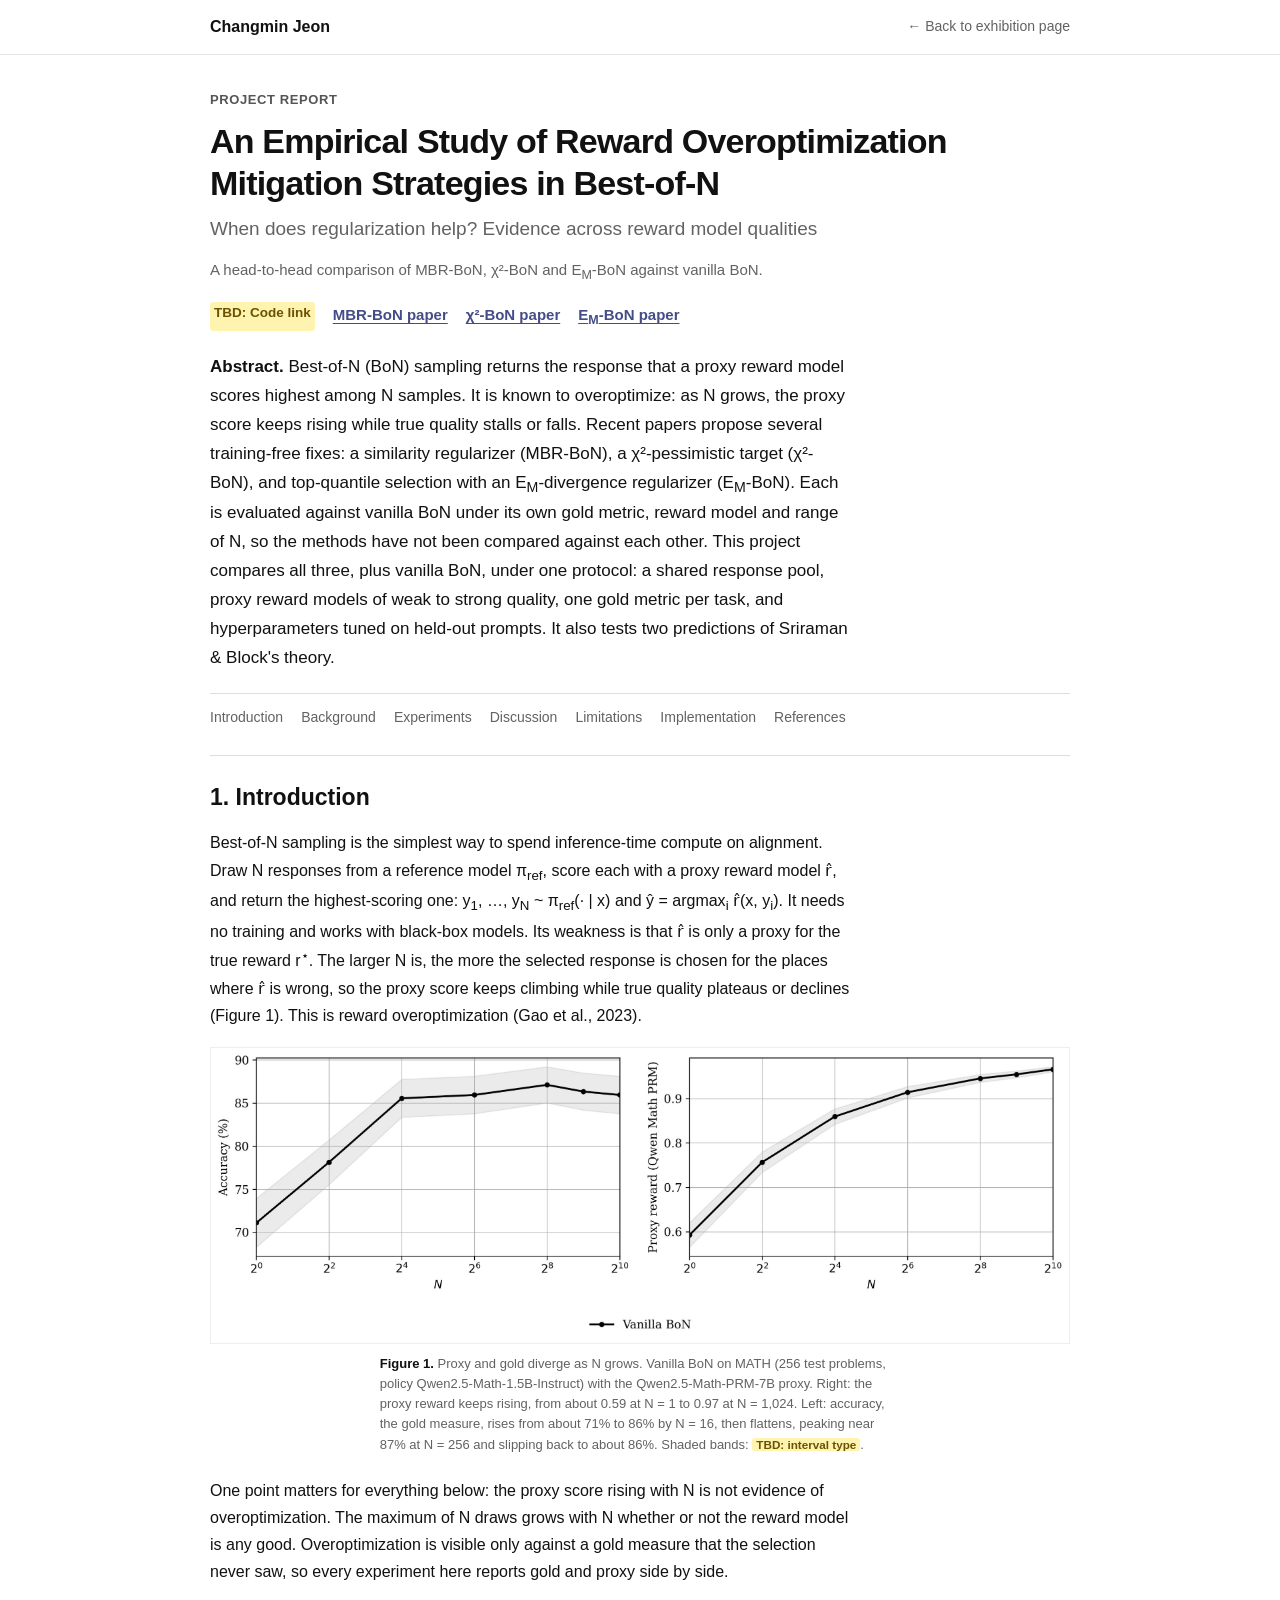
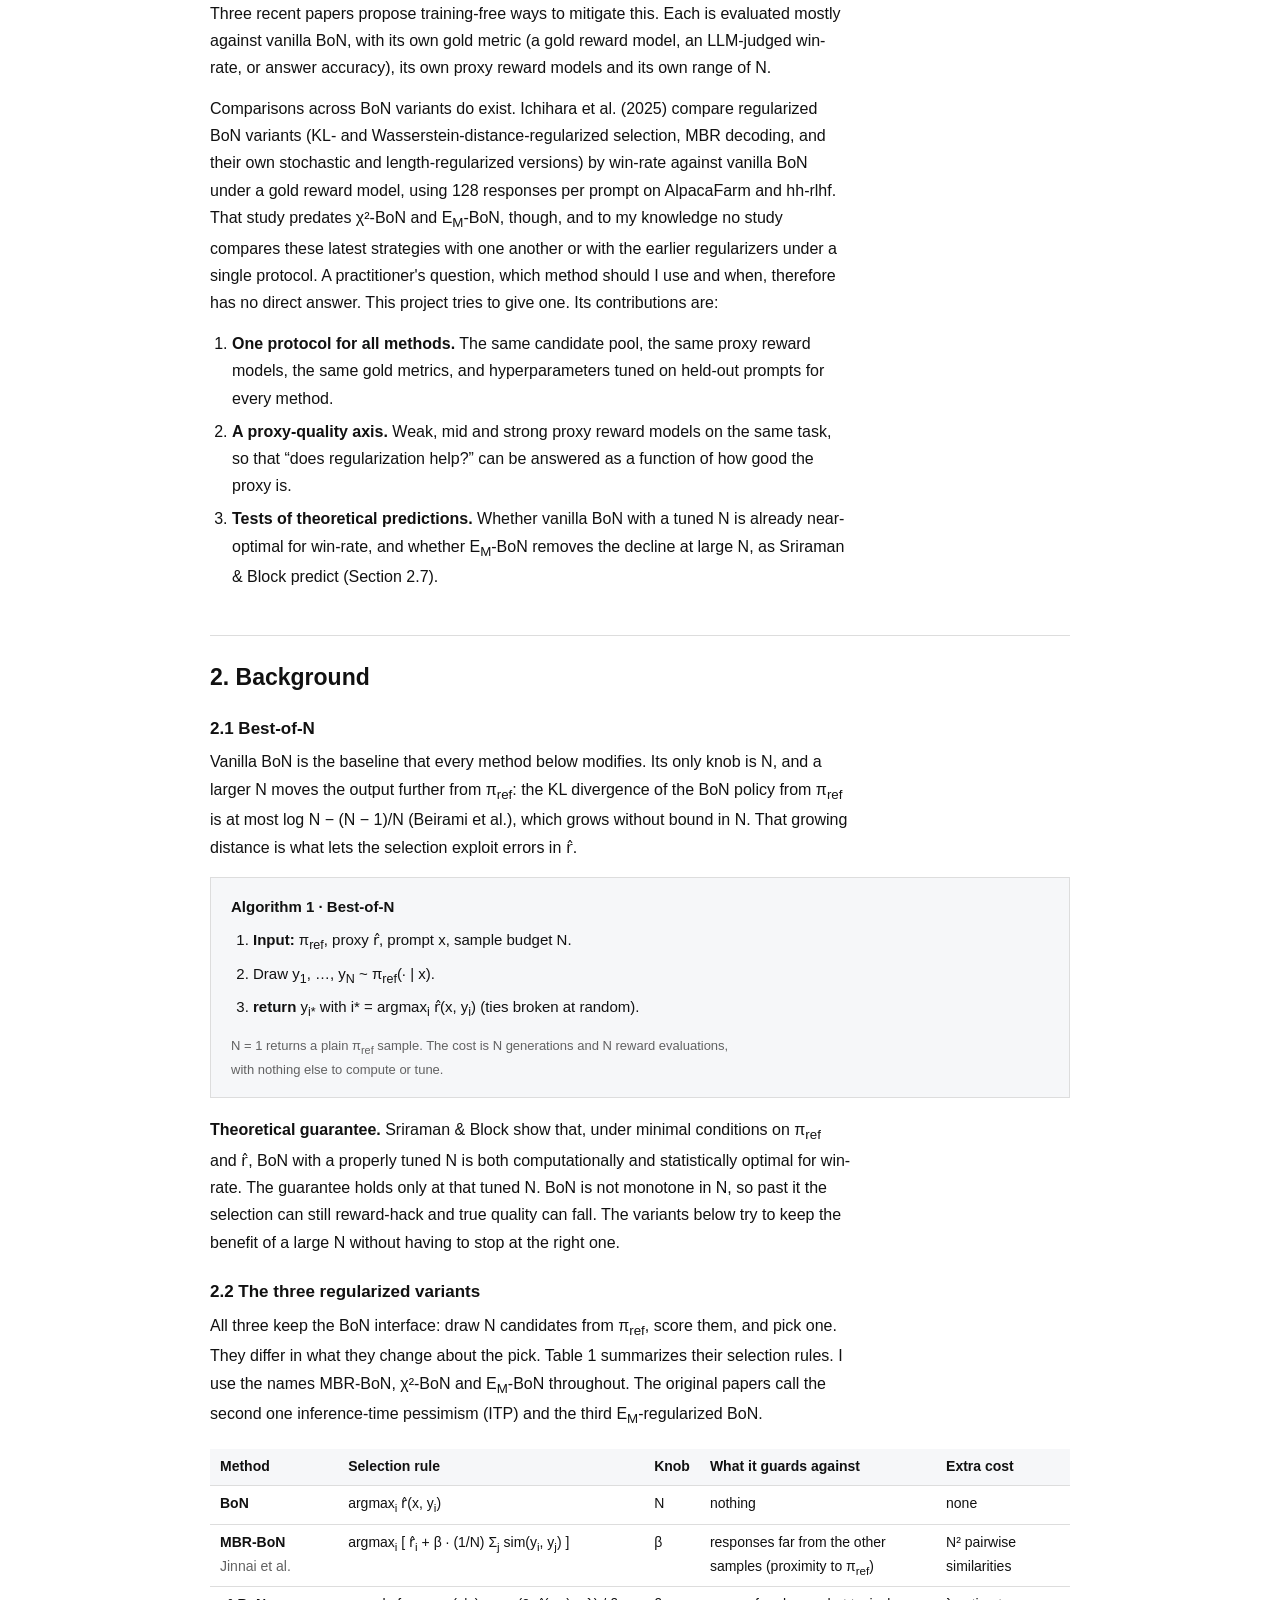
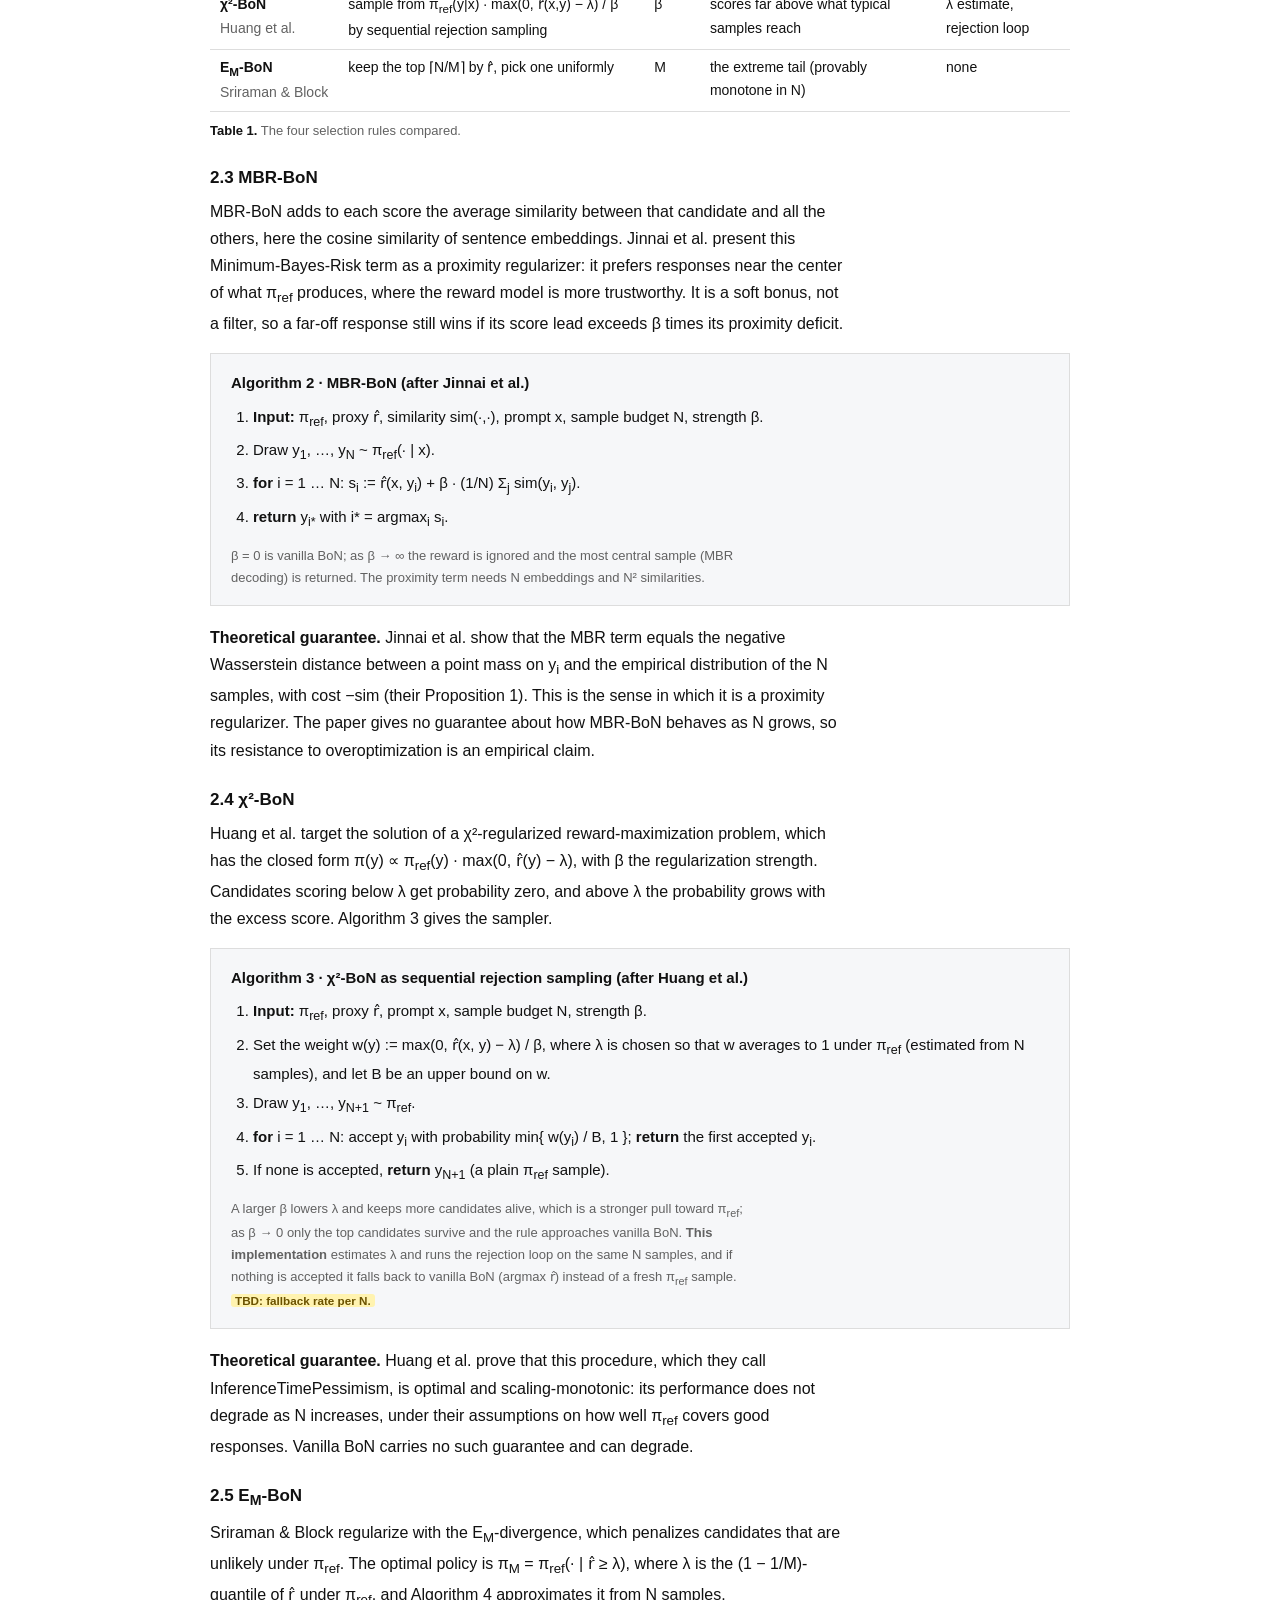
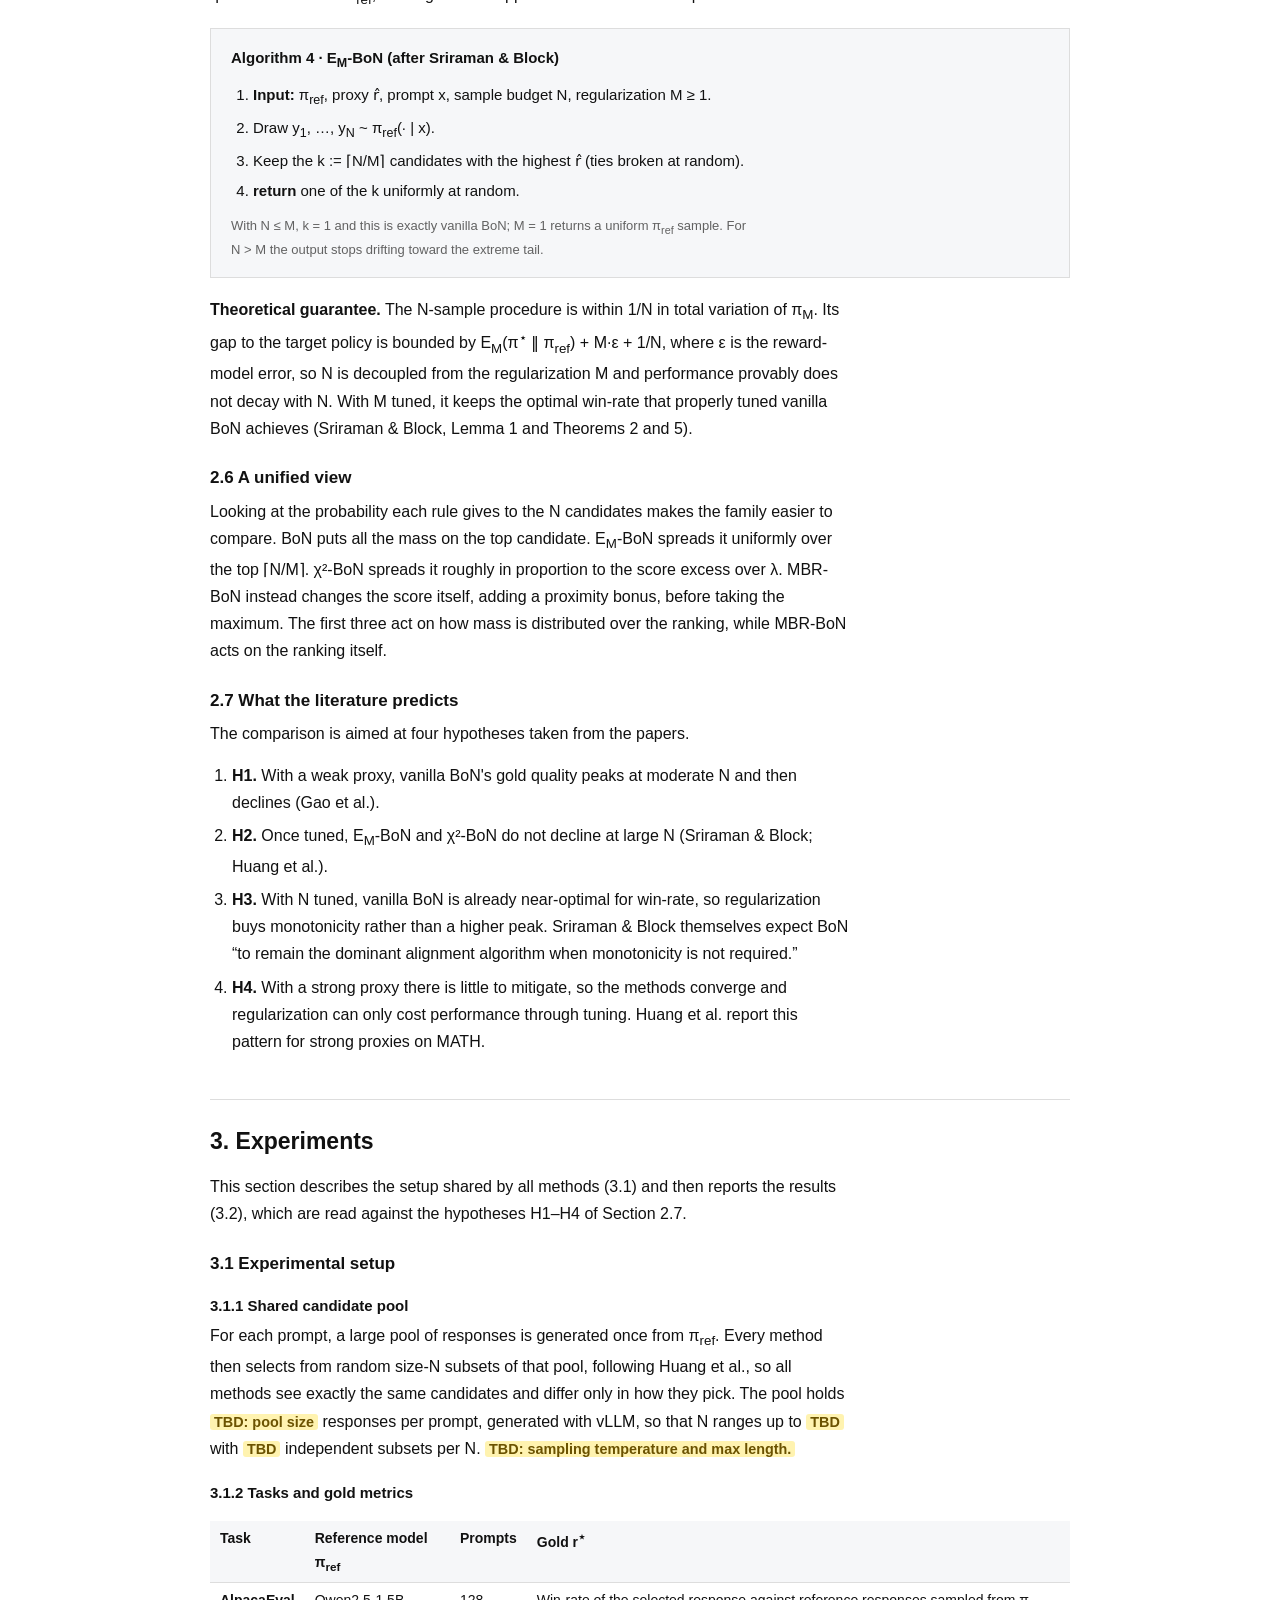
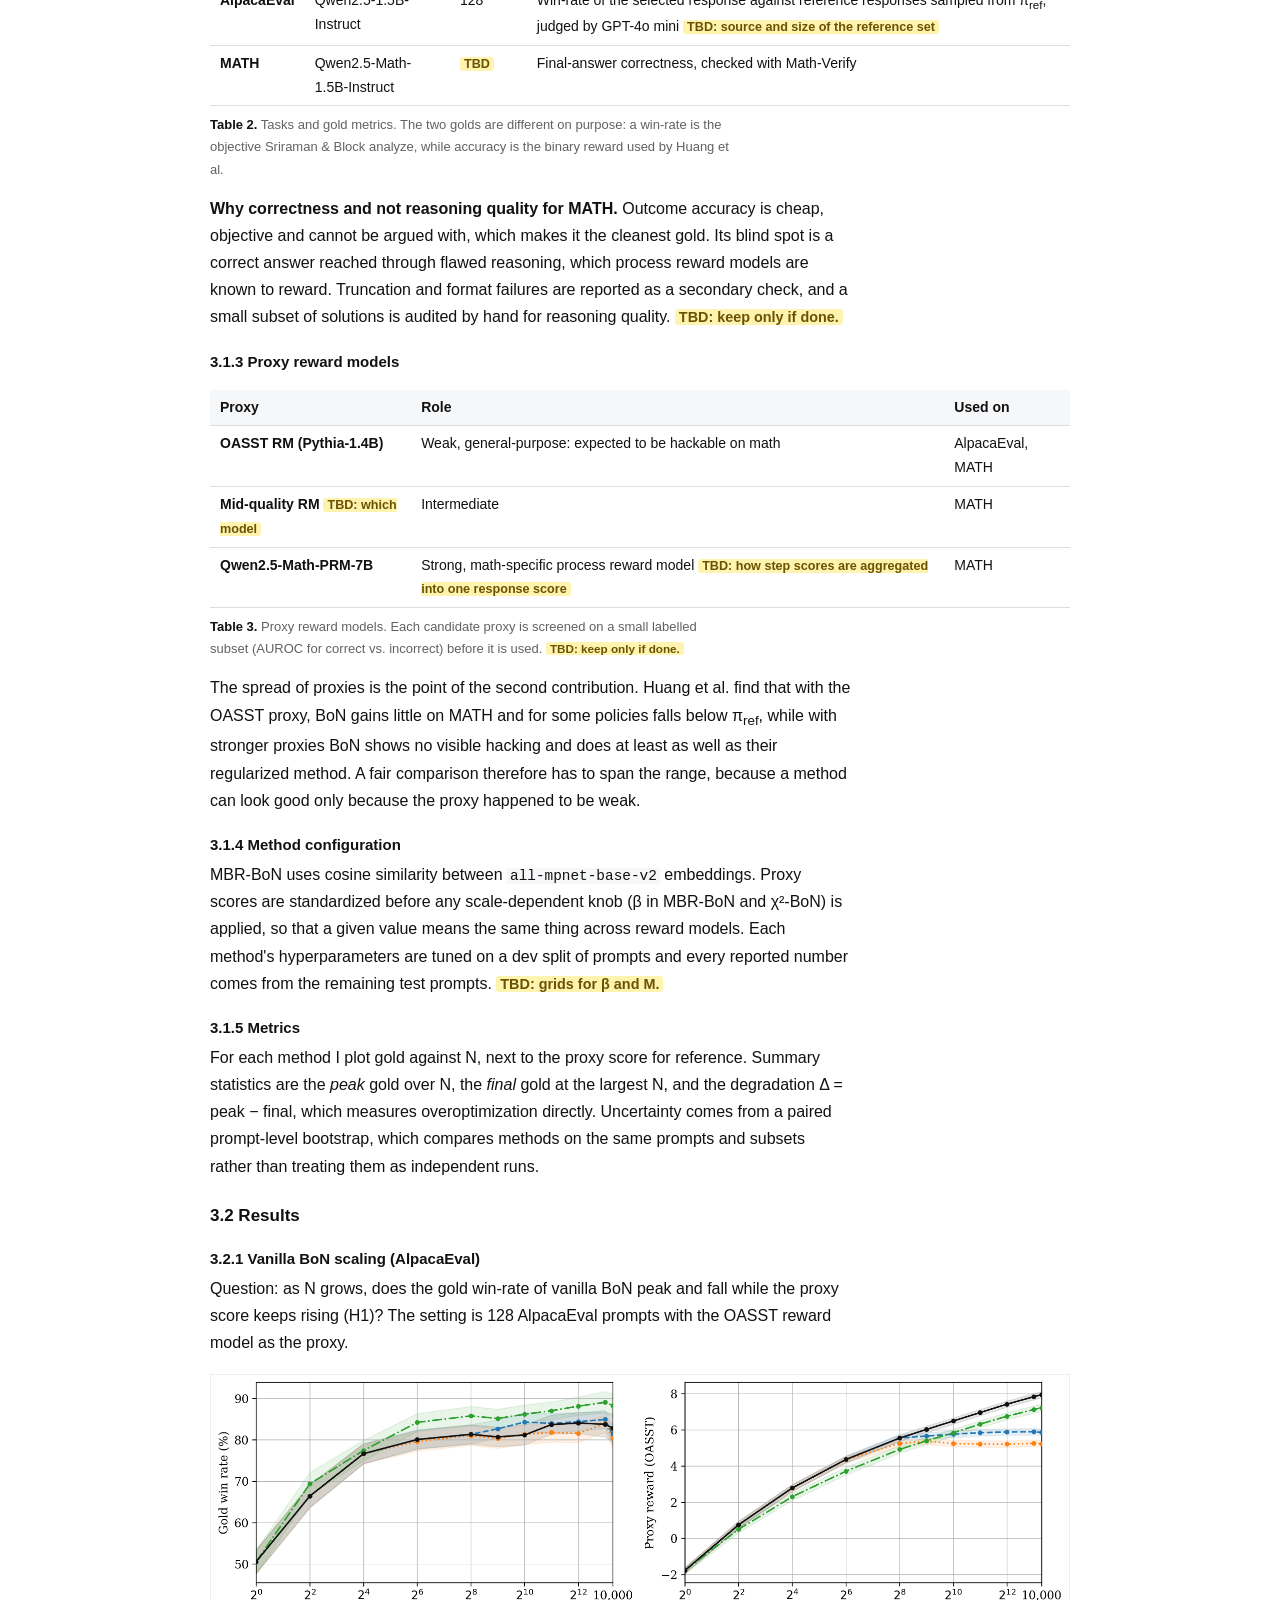
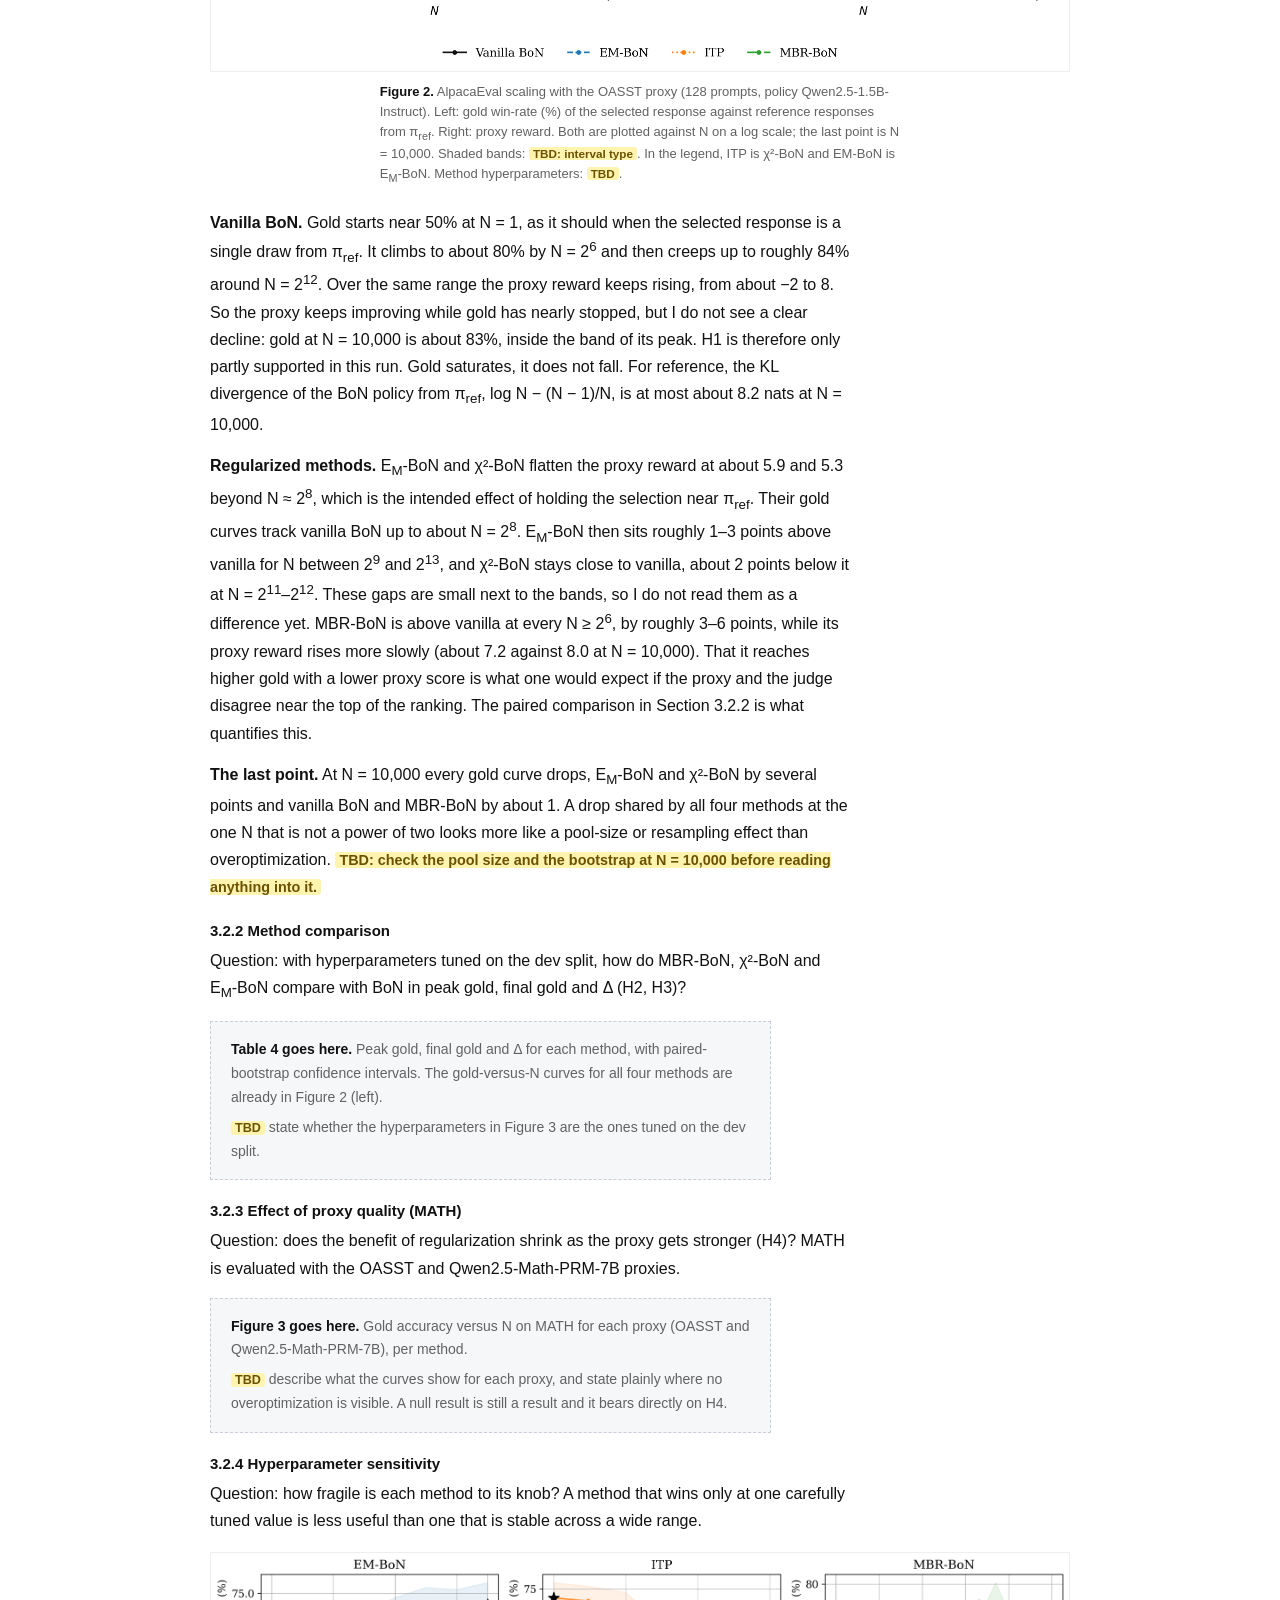
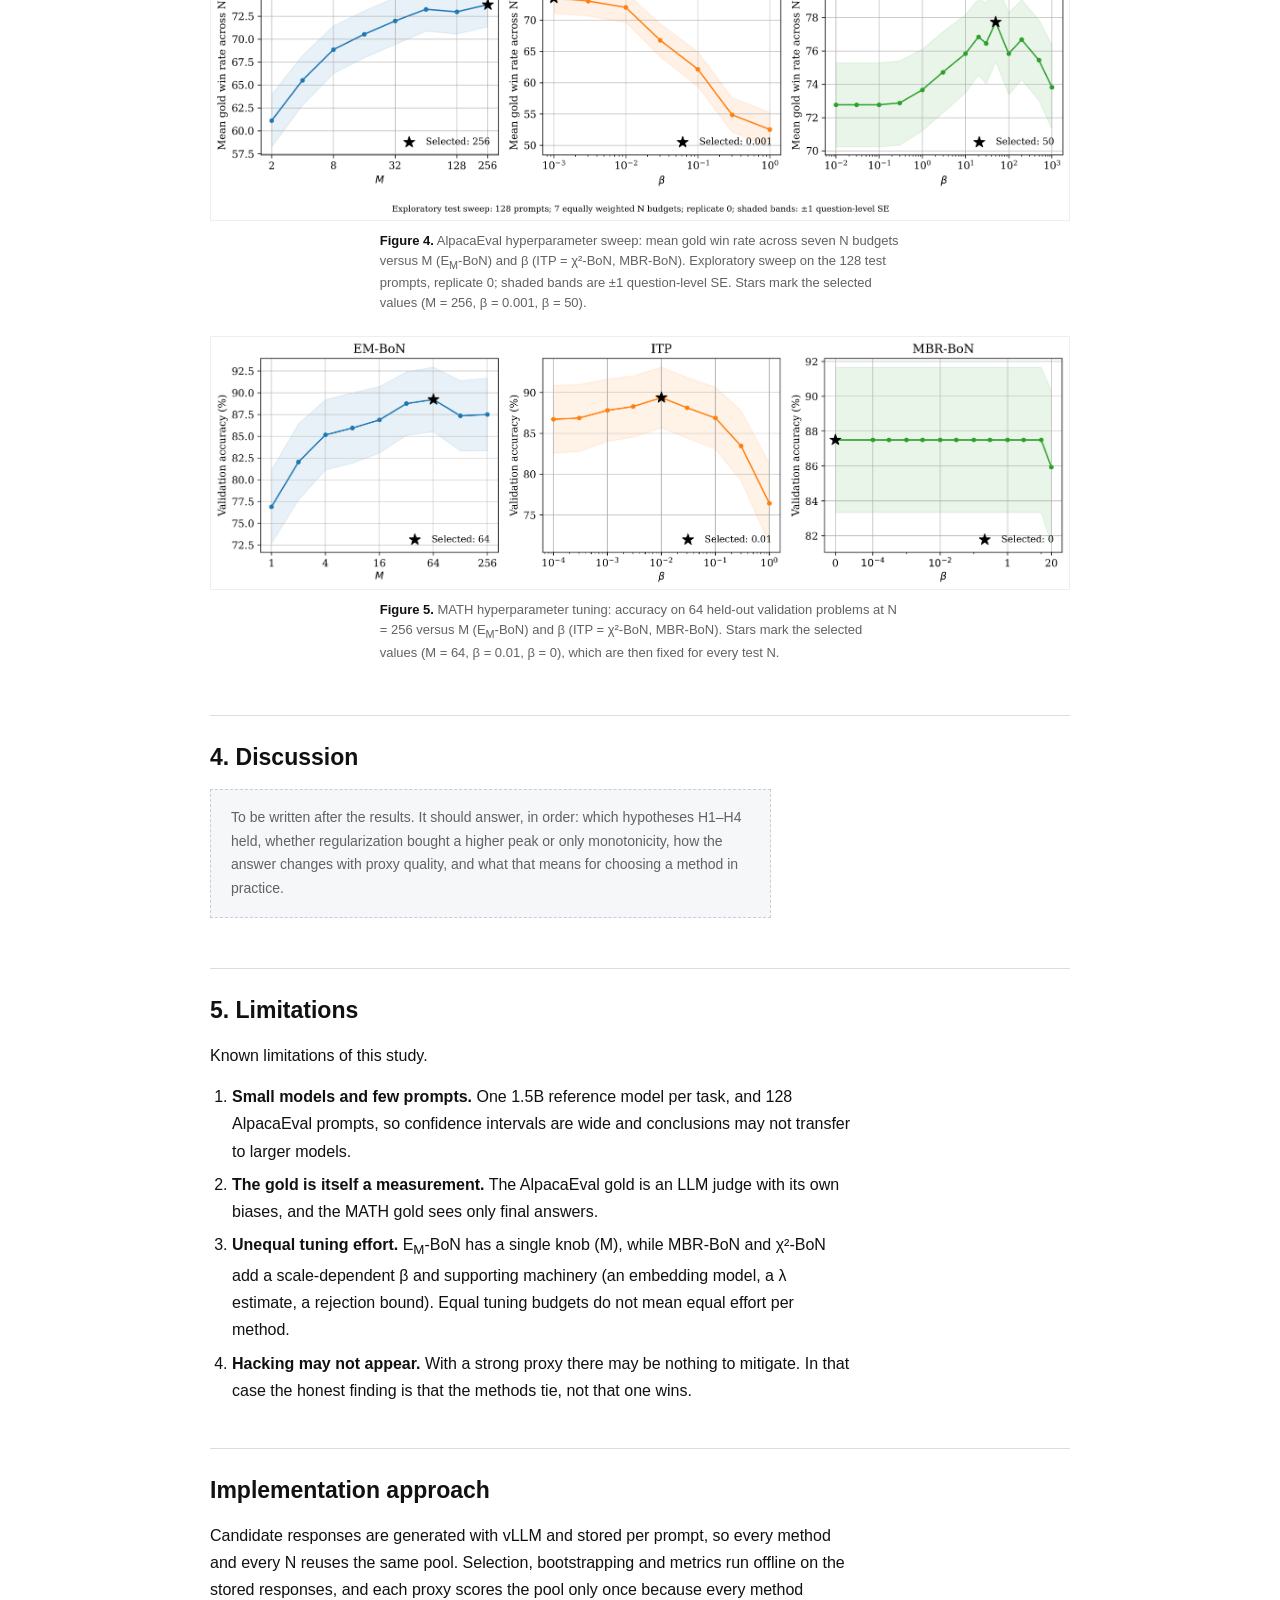
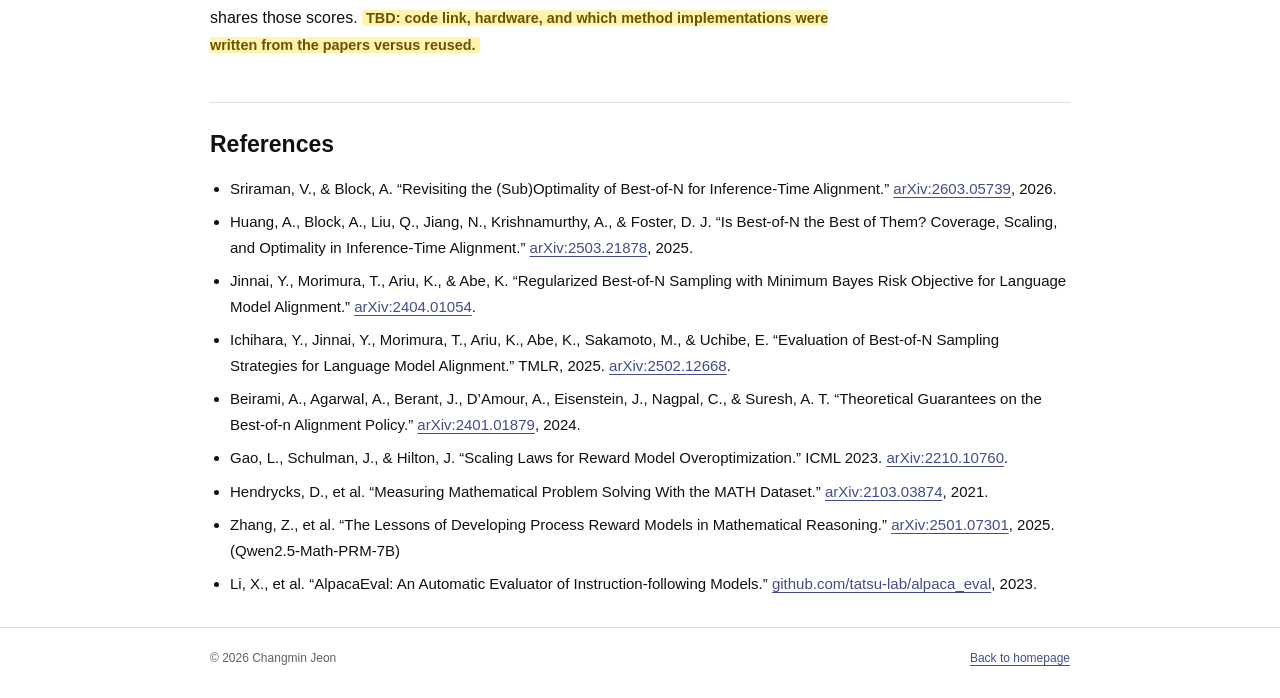
==== bon.html @ d435ce91 "Add hyperparameter tuning figures to exhibition page and BoN report Co-Authored-By: Claude Opus 5.5 " ====
<!DOCTYPE html>
<html lang="en">
<head>
  <meta charset="utf-8">
  <meta name="viewport" content="width=device-width, initial-scale=1">
  <meta name="description" content="An empirical comparison of training-free reward-overoptimization mitigation methods for Best-of-N sampling (MBR-BoN, χ²-BoN, E_M-BoN) under one protocol.">
  <title>Reward Overoptimization in Best-of-N · Changmin Jeon</title>
  <!-- DRAFT: search this file for class="tbd" and class="pending" and fill/remove them before publishing. -->
  <style>
:root { --ink:#111; --muted:#626262; --accent:#444d87; --line:#ddd; --soft:#f6f7f9; --good:#2f6b3a; --warn:#8a5a12; }
* { box-sizing:border-box; }
html { scroll-behavior:smooth; scroll-padding-top:72px; }
body { margin:0; color:var(--ink); background:#fff; font:16px/1.7 -apple-system,BlinkMacSystemFont,"Segoe UI",sans-serif; }
a { color:var(--accent); text-underline-offset:3px; }
a:hover { color:#222a61; }
a:focus-visible,summary:focus-visible { outline:2px solid var(--accent); outline-offset:4px; }
.wrap { width:min(860px,calc(100% - 40px)); margin-inline:auto; }
.topbar { border-bottom:1px solid #e5e5e5; background:#fff; position:sticky; top:0; z-index:5; }
.nav-row { min-height:54px; display:flex; justify-content:space-between; align-items:center; gap:24px; }
.brand { color:#111; text-decoration:none; font-weight:700; white-space:nowrap; }
.back { font-size:14px; text-decoration:none; color:var(--muted); }
.back:hover { color:var(--accent); text-decoration:underline; }
header.doc { padding:34px 0 26px; }
.eyebrow { color:#555; font-size:13px; font-weight:650; letter-spacing:.6px; text-transform:uppercase; margin:0 0 10px; }
h1 { font-size:34px; line-height:1.22; margin:0 0 12px; letter-spacing:-.8px; text-wrap:balance; }
.sub { font-size:19px; line-height:1.4; color:var(--muted); margin:0 0 14px; max-width:60ch; }
.cite { color:var(--muted); font-size:15px; margin:0 0 16px; }
.links { display:flex; gap:8px 18px; flex-wrap:wrap; font-weight:600; font-size:15px; }
.lede { font-size:17px; max-width:68ch; margin:22px 0 0; }
.toc { display:flex; flex-wrap:wrap; gap:6px 18px; margin:20px 0 0; padding:12px 0 0; border-top:1px solid var(--line); font-size:14px; }
.toc a { color:var(--muted); text-decoration:none; }
.toc a:hover { color:var(--accent); text-decoration:underline; }
section { border-top:1px solid var(--line); padding:26px 0 30px; }
h2 { font-size:23px; line-height:1.35; margin:0 0 16px; text-wrap:balance; }
h3 { font-size:17px; line-height:1.4; margin:24px 0 8px; }
h4 { font-size:15px; line-height:1.4; margin:20px 0 6px; }
p { margin:0 0 14px; max-width:72ch; }
.muted { color:var(--muted); }
.label { font-weight:700; }
.tbd { background:#fff3b0; border-radius:3px; padding:0 4px; font-size:.9em; font-weight:650; color:#6b5200; }
.pending { border:1.5px dashed #c9cdd8; background:var(--soft); padding:16px 20px; margin:16px 0 20px; color:var(--muted); font-size:14px; max-width:72ch; }
.pending p { margin:0 0 6px; }
.pending p:last-child { margin:0; }
.pending b { color:var(--ink); }
.algo { background:var(--soft); border:1px solid var(--line); padding:16px 20px; margin:16px 0 18px; font-size:15px; }
.algo-title { font-weight:700; margin-bottom:8px; }
.algo ol { margin:0; padding-left:22px; display:grid; gap:4px; }
.algo .case { display:block; padding-left:14px; color:#333; }
.algo .note { color:var(--muted); font-size:13px; margin:12px 0 0; }
figure { margin:18px 0 22px; }
figure a { display:block; width:fit-content; max-width:100%; margin-inline:auto; }
figure img { display:block; width:100%; height:auto; margin-inline:auto; border:1px solid #eee; }
figure.mid img { max-width:820px; }
figcaption { margin:10px auto 0; color:var(--muted); font-size:13px; line-height:1.55; max-width:72ch; }
figcaption b { color:var(--ink); }
.table-wrap { overflow-x:auto; margin:18px 0 8px; }
table { border-collapse:collapse; font-size:14px; min-width:560px; width:100%; font-variant-numeric:tabular-nums; }
th,td { border-bottom:1px solid var(--line); padding:6px 10px; text-align:left; vertical-align:top; }
th { font-weight:650; background:var(--soft); }
.summary { width:100%; min-width:640px; }
.summary td:first-child { font-weight:650; }
.methods { min-width:760px; }
.methods td:first-child { font-weight:650; white-space:nowrap; }
code { font:0.9em ui-monospace,SFMono-Regular,Menlo,monospace; background:var(--soft); padding:0 3px; }
ol.contrib,ol.hyp { max-width:72ch; padding-left:22px; margin:0 0 14px; display:grid; gap:6px; }
ul.refs { padding-left:20px; margin:0; display:grid; gap:8px; font-size:15px; }
footer { border-top:1px solid var(--line); color:var(--muted); font-size:12px; padding:20px 0 30px; }
.footer-row { display:flex; justify-content:space-between; gap:20px; }
@media(max-width:680px) {
 h1 { font-size:27px; }
 .sub { font-size:17px; }
 .lede { font-size:16px; }
 .footer-row { flex-direction:column; gap:5px; }
}
@media(prefers-reduced-motion:reduce) { html { scroll-behavior:auto; } }
</style>
</head>
<body>
<header class="topbar">
  <div class="wrap nav-row">
    <a class="brand" href="index.html">Changmin Jeon</a>
    <a class="back" href="capstone.html">← Back to exhibition page</a>
  </div>
</header>
<main class="wrap">
  <header class="doc">
    <p class="eyebrow">Project report</p>
    <h1>An Empirical Study of Reward Overoptimization Mitigation Strategies in Best-of-N</h1>
    <!-- SUBTITLE: not finalized. Candidates: "When Does Regularization Help? Evidence across Reward Model Qualities" -->
    <p class="sub">When does regularization help? Evidence across reward model qualities</p>
    <p class="cite">A head-to-head comparison of MBR-BoN, χ²-BoN and E<sub>M</sub>-BoN against vanilla BoN.</p>
    <div class="links">
      <span class="tbd">TBD: Code link</span>
      <a href="https://arxiv.org/abs/2404.01054" target="_blank" rel="noopener">MBR-BoN paper</a>
      <a href="https://arxiv.org/abs/2503.21878" target="_blank" rel="noopener">χ²-BoN paper</a>
      <a href="https://arxiv.org/abs/2603.05739" target="_blank" rel="noopener">E<sub>M</sub>-BoN paper</a>
    </div>
    <p class="lede"><span class="label">Abstract.</span> Best-of-N (BoN) sampling returns the response that a proxy reward model scores highest among N samples. It is known to overoptimize: as N grows, the proxy score keeps rising while true quality stalls or falls. Recent papers propose several training-free fixes: a similarity regularizer (MBR-BoN), a χ²-pessimistic target (χ²-BoN), and top-quantile selection with an E<sub>M</sub>-divergence regularizer (E<sub>M</sub>-BoN). Each is evaluated against vanilla BoN under its own gold metric, reward model and range of N, so the methods have not been compared against each other. This project compares all three, plus vanilla BoN, under one protocol: a shared response pool, proxy reward models of weak to strong quality, one gold metric per task, and hyperparameters tuned on held-out prompts. It also tests two predictions of Sriraman &amp; Block's theory.</p>
    <nav class="toc" aria-label="Contents">
      <a href="#intro">Introduction</a><a href="#background">Background</a><a href="#experiments">Experiments</a><a href="#discussion">Discussion</a><a href="#limits">Limitations</a><a href="#implementation">Implementation</a><a href="#references">References</a>
    </nav>
  </header>

  <section id="intro" aria-labelledby="intro-h">
    <h2 id="intro-h">1. Introduction</h2>
    <p>Best-of-N sampling is the simplest way to spend inference-time compute on alignment. Draw N responses from a reference model π<sub>ref</sub>, score each with a proxy reward model r̂, and return the highest-scoring one: y<sub>1</sub>, …, y<sub>N</sub> ~ π<sub>ref</sub>(· | x) and ŷ = argmax<sub>i</sub> r̂(x, y<sub>i</sub>). It needs no training and works with black-box models. Its weakness is that r̂ is only a proxy for the true reward r<sup>⋆</sup>. The larger N is, the more the selected response is chosen for the places where r̂ is wrong, so the proxy score keeps climbing while true quality plateaus or declines (Figure 1). This is reward overoptimization (Gao et al., 2023).</p>
    <figure>
      <a href="figures/bon/math-prm-vanilla.jpg" target="_blank" rel="noopener"><img src="figures/bon/math-prm-vanilla.jpg" alt="Two line plots against N on a log scale up to 1,024 for vanilla BoN on MATH. Left: accuracy rises from about 71% at N=1 to about 86% at N=16, peaks near 87% at N=256 and ends near 86%. Right: the proxy reward rises steadily from about 0.59 to 0.97." loading="lazy"></a>
      <figcaption><b>Figure 1.</b> Proxy and gold diverge as N grows. Vanilla BoN on MATH (256 test problems, policy Qwen2.5-Math-1.5B-Instruct) with the Qwen2.5-Math-PRM-7B proxy. Right: the proxy reward keeps rising, from about 0.59 at N = 1 to 0.97 at N = 1,024. Left: accuracy, the gold measure, rises from about 71% to 86% by N = 16, then flattens, peaking near 87% at N = 256 and slipping back to about 86%. Shaded bands: <span class="tbd">TBD: interval type</span>.</figcaption>
    </figure>
    <p>One point matters for everything below: the proxy score rising with N is not evidence of overoptimization. The maximum of N draws grows with N whether or not the reward model is any good. Overoptimization is visible only against a gold measure that the selection never saw, so every experiment here reports gold and proxy side by side.</p>
    <p>Three recent papers propose training-free ways to mitigate this. Each is evaluated mostly against vanilla BoN, with its own gold metric (a gold reward model, an LLM-judged win-rate, or answer accuracy), its own proxy reward models and its own range of N.</p>
    <p>Comparisons across BoN variants do exist. Ichihara et al. (2025) compare regularized BoN variants (KL- and Wasserstein-distance-regularized selection, MBR decoding, and their own stochastic and length-regularized versions) by win-rate against vanilla BoN under a gold reward model, using 128 responses per prompt on AlpacaFarm and hh-rlhf. That study predates χ²-BoN and E<sub>M</sub>-BoN, though, and to my knowledge no study compares these latest strategies with one another or with the earlier regularizers under a single protocol. A practitioner's question, which method should I use and when, therefore has no direct answer. This project tries to give one. Its contributions are:</p>
    <ol class="contrib">
      <li><b>One protocol for all methods.</b> The same candidate pool, the same proxy reward models, the same gold metrics, and hyperparameters tuned on held-out prompts for every method.</li>
      <li><b>A proxy-quality axis.</b> Weak, mid and strong proxy reward models on the same task, so that “does regularization help?” can be answered as a function of how good the proxy is.</li>
      <li><b>Tests of theoretical predictions.</b> Whether vanilla BoN with a tuned N is already near-optimal for win-rate, and whether E<sub>M</sub>-BoN removes the decline at large N, as Sriraman &amp; Block predict (Section 2.7).</li>
    </ol>
  </section>

  <section id="background" aria-labelledby="background-h">
    <h2 id="background-h">2. Background</h2>
    <h3>2.1 Best-of-N</h3>
    <p>Vanilla BoN is the baseline that every method below modifies. Its only knob is N, and a larger N moves the output further from π<sub>ref</sub>: the KL divergence of the BoN policy from π<sub>ref</sub> is at most log N − (N − 1)/N (Beirami et al.), which grows without bound in N. That growing distance is what lets the selection exploit errors in r̂.</p>
    <div class="algo" role="figure" aria-label="Algorithm 1">
      <div class="algo-title">Algorithm 1 · Best-of-N</div>
      <ol>
        <li><b>Input:</b> π<sub>ref</sub>, proxy r̂, prompt x, sample budget N.</li>
        <li>Draw y<sub>1</sub>, …, y<sub>N</sub> ~ π<sub>ref</sub>(· | x).</li>
        <li><b>return</b> y<sub>i*</sub> with i* = argmax<sub>i</sub> r̂(x, y<sub>i</sub>) (ties broken at random).</li>
      </ol>
      <p class="note">N = 1 returns a plain π<sub>ref</sub> sample. The cost is N generations and N reward evaluations, with nothing else to compute or tune.</p>
    </div>
    <p><span class="label">Theoretical guarantee.</span> Sriraman &amp; Block show that, under minimal conditions on π<sub>ref</sub> and r̂, BoN with a properly tuned N is both computationally and statistically optimal for win-rate. The guarantee holds only at that tuned N. BoN is not monotone in N, so past it the selection can still reward-hack and true quality can fall. The variants below try to keep the benefit of a large N without having to stop at the right one.</p>

    <h3>2.2 The three regularized variants</h3>
    <p>All three keep the BoN interface: draw N candidates from π<sub>ref</sub>, score them, and pick one. They differ in what they change about the pick. Table 1 summarizes their selection rules. I use the names MBR-BoN, χ²-BoN and E<sub>M</sub>-BoN throughout. The original papers call the second one inference-time pessimism (ITP) and the third E<sub>M</sub>-regularized BoN.</p>
    <div class="table-wrap">
      <table class="summary methods">
        <thead><tr><th>Method</th><th>Selection rule</th><th>Knob</th><th>What it guards against</th><th>Extra cost</th></tr></thead>
        <tbody>
          <tr><td>BoN</td><td>argmax<sub>i</sub> r̂(x, y<sub>i</sub>)</td><td>N</td><td>nothing</td><td>none</td></tr>
          <tr><td>MBR-BoN<br><span class="muted" style="font-weight:400">Jinnai et al.</span></td><td>argmax<sub>i</sub> [ r̂<sub>i</sub> + β · (1/N) Σ<sub>j</sub> sim(y<sub>i</sub>, y<sub>j</sub>) ]</td><td>β</td><td>responses far from the other samples (proximity to π<sub>ref</sub>)</td><td>N² pairwise similarities</td></tr>
          <tr><td>χ²-BoN<br><span class="muted" style="font-weight:400">Huang et al.</span></td><td>sample from π<sub>ref</sub>(y|x) · max(0, r̂(x,y) − λ) / β by sequential rejection sampling</td><td>β</td><td>scores far above what typical samples reach</td><td>λ estimate, rejection loop</td></tr>
          <tr><td>E<sub>M</sub>-BoN<br><span class="muted" style="font-weight:400">Sriraman &amp; Block</span></td><td>keep the top ⌈N/M⌉ by r̂, pick one uniformly</td><td>M</td><td>the extreme tail (provably monotone in N)</td><td>none</td></tr>
        </tbody>
      </table>
    </div>
    <p class="muted" style="font-size:13px"><b style="color:var(--ink)">Table 1.</b> The four selection rules compared.</p>
    <h3>2.3 MBR-BoN</h3>
    <p>MBR-BoN adds to each score the average similarity between that candidate and all the others, here the cosine similarity of sentence embeddings. Jinnai et al. present this Minimum-Bayes-Risk term as a proximity regularizer: it prefers responses near the center of what π<sub>ref</sub> produces, where the reward model is more trustworthy. It is a soft bonus, not a filter, so a far-off response still wins if its score lead exceeds β times its proximity deficit.</p>
    <div class="algo" role="figure" aria-label="Algorithm 2">
      <div class="algo-title">Algorithm 2 · MBR-BoN (after Jinnai et al.)</div>
      <ol>
        <li><b>Input:</b> π<sub>ref</sub>, proxy r̂, similarity sim(·,·), prompt x, sample budget N, strength β.</li>
        <li>Draw y<sub>1</sub>, …, y<sub>N</sub> ~ π<sub>ref</sub>(· | x).</li>
        <li><b>for</b> i = 1 … N: s<sub>i</sub> := r̂(x, y<sub>i</sub>) + β · (1/N) Σ<sub>j</sub> sim(y<sub>i</sub>, y<sub>j</sub>).</li>
        <li><b>return</b> y<sub>i*</sub> with i* = argmax<sub>i</sub> s<sub>i</sub>.</li>
      </ol>
      <p class="note">β = 0 is vanilla BoN; as β → ∞ the reward is ignored and the most central sample (MBR decoding) is returned. The proximity term needs N embeddings and N² similarities.</p>
    </div>
    <p><span class="label">Theoretical guarantee.</span> Jinnai et al. show that the MBR term equals the negative Wasserstein distance between a point mass on y<sub>i</sub> and the empirical distribution of the N samples, with cost −sim (their Proposition 1). This is the sense in which it is a proximity regularizer. The paper gives no guarantee about how MBR-BoN behaves as N grows, so its resistance to overoptimization is an empirical claim.</p>

    <h3>2.4 χ²-BoN</h3>
    <p>Huang et al. target the solution of a χ²-regularized reward-maximization problem, which has the closed form π(y) ∝ π<sub>ref</sub>(y) · max(0, r̂(y) − λ), with β the regularization strength. Candidates scoring below λ get probability zero, and above λ the probability grows with the excess score. Algorithm 3 gives the sampler.</p>
    <div class="algo" role="figure" aria-label="Algorithm 3">
      <div class="algo-title">Algorithm 3 · χ²-BoN as sequential rejection sampling (after Huang et al.)</div>
      <ol>
        <li><b>Input:</b> π<sub>ref</sub>, proxy r̂, prompt x, sample budget N, strength β.</li>
        <li>Set the weight w(y) := max(0, r̂(x, y) − λ) / β, where λ is chosen so that w averages to 1 under π<sub>ref</sub> (estimated from N samples), and let B be an upper bound on w.</li>
        <li>Draw y<sub>1</sub>, …, y<sub>N+1</sub> ~ π<sub>ref</sub>.</li>
        <li><b>for</b> i = 1 … N: accept y<sub>i</sub> with probability min{ w(y<sub>i</sub>) / B, 1 }; <b>return</b> the first accepted y<sub>i</sub>.</li>
        <li>If none is accepted, <b>return</b> y<sub>N+1</sub> (a plain π<sub>ref</sub> sample).</li>
      </ol>
      <p class="note">A larger β lowers λ and keeps more candidates alive, which is a stronger pull toward π<sub>ref</sub>; as β → 0 only the top candidates survive and the rule approaches vanilla BoN. <b>This implementation</b> estimates λ and runs the rejection loop on the same N samples, and if nothing is accepted it falls back to vanilla BoN (argmax r̂) instead of a fresh π<sub>ref</sub> sample. <span class="tbd">TBD: fallback rate per N.</span></p>
    </div>
    <p><span class="label">Theoretical guarantee.</span> Huang et al. prove that this procedure, which they call InferenceTimePessimism, is optimal and scaling-monotonic: its performance does not degrade as N increases, under their assumptions on how well π<sub>ref</sub> covers good responses. Vanilla BoN carries no such guarantee and can degrade.</p>

    <h3>2.5 E<sub>M</sub>-BoN</h3>
    <p>Sriraman &amp; Block regularize with the E<sub>M</sub>-divergence, which penalizes candidates that are unlikely under π<sub>ref</sub>. The optimal policy is π<sub>M</sub> = π<sub>ref</sub>(· | r̂ ≥ λ), where λ is the (1 − 1/M)-quantile of r̂ under π<sub>ref</sub>, and Algorithm 4 approximates it from N samples.</p>
    <div class="algo" role="figure" aria-label="Algorithm 4">
      <div class="algo-title">Algorithm 4 · E<sub>M</sub>-BoN (after Sriraman &amp; Block)</div>
      <ol>
        <li><b>Input:</b> π<sub>ref</sub>, proxy r̂, prompt x, sample budget N, regularization M ≥ 1.</li>
        <li>Draw y<sub>1</sub>, …, y<sub>N</sub> ~ π<sub>ref</sub>(· | x).</li>
        <li>Keep the k := ⌈N/M⌉ candidates with the highest r̂ (ties broken at random).</li>
        <li><b>return</b> one of the k uniformly at random.</li>
      </ol>
      <p class="note">With N ≤ M, k = 1 and this is exactly vanilla BoN; M = 1 returns a uniform π<sub>ref</sub> sample. For N &gt; M the output stops drifting toward the extreme tail.</p>
    </div>
    <p><span class="label">Theoretical guarantee.</span> The N-sample procedure is within 1/N in total variation of π<sub>M</sub>. Its gap to the target policy is bounded by E<sub>M</sub>(π<sup>⋆</sup> ‖ π<sub>ref</sub>) + M·ε + 1/N, where ε is the reward-model error, so N is decoupled from the regularization M and performance provably does not decay with N. With M tuned, it keeps the optimal win-rate that properly tuned vanilla BoN achieves (Sriraman &amp; Block, Lemma 1 and Theorems 2 and 5).</p>

    <h3>2.6 A unified view</h3>
    <p>Looking at the probability each rule gives to the N candidates makes the family easier to compare. BoN puts all the mass on the top candidate. E<sub>M</sub>-BoN spreads it uniformly over the top ⌈N/M⌉. χ²-BoN spreads it roughly in proportion to the score excess over λ. MBR-BoN instead changes the score itself, adding a proximity bonus, before taking the maximum. The first three act on how mass is distributed over the ranking, while MBR-BoN acts on the ranking itself.</p>

    <h3 id="m-hyp">2.7 What the literature predicts</h3>
    <p>The comparison is aimed at four hypotheses taken from the papers.</p>
    <ol class="hyp">
      <li><b>H1.</b> With a weak proxy, vanilla BoN's gold quality peaks at moderate N and then declines (Gao et al.).</li>
      <li><b>H2.</b> Once tuned, E<sub>M</sub>-BoN and χ²-BoN do not decline at large N (Sriraman &amp; Block; Huang et al.).</li>
      <li><b>H3.</b> With N tuned, vanilla BoN is already near-optimal for win-rate, so regularization buys monotonicity rather than a higher peak. Sriraman &amp; Block themselves expect BoN “to remain the dominant alignment algorithm when monotonicity is not required.”</li>
      <li><b>H4.</b> With a strong proxy there is little to mitigate, so the methods converge and regularization can only cost performance through tuning. Huang et al. report this pattern for strong proxies on MATH.</li>
    </ol>
  </section>

  <section id="experiments" aria-labelledby="experiments-h">
    <h2 id="experiments-h">3. Experiments</h2>
    <p>This section describes the setup shared by all methods (3.1) and then reports the results (3.2), which are read against the hypotheses H1–H4 of Section 2.7.</p>
    <h3 id="setup">3.1 Experimental setup</h3>
    <h4>3.1.1 Shared candidate pool</h4>
    <p>For each prompt, a large pool of responses is generated once from π<sub>ref</sub>. Every method then selects from random size-N subsets of that pool, following Huang et al., so all methods see exactly the same candidates and differ only in how they pick. The pool holds <span class="tbd">TBD: pool size</span> responses per prompt, generated with vLLM, so that N ranges up to <span class="tbd">TBD</span> with <span class="tbd">TBD</span> independent subsets per N. <span class="tbd">TBD: sampling temperature and max length.</span></p>

    <h4>3.1.2 Tasks and gold metrics</h4>
    <div class="table-wrap">
      <table class="summary">
        <thead><tr><th>Task</th><th>Reference model π<sub>ref</sub></th><th>Prompts</th><th>Gold r<sup>⋆</sup></th></tr></thead>
        <tbody>
          <tr><td>AlpacaEval</td><td>Qwen2.5-1.5B-Instruct</td><td>128</td><td>Win-rate of the selected response against reference responses sampled from π<sub>ref</sub>, judged by GPT-4o mini <span class="tbd">TBD: source and size of the reference set</span></td></tr>
          <tr><td>MATH</td><td>Qwen2.5-Math-1.5B-Instruct</td><td><span class="tbd">TBD</span></td><td>Final-answer correctness, checked with Math-Verify</td></tr>
        </tbody>
      </table>
    </div>
    <p class="muted" style="font-size:13px"><b style="color:var(--ink)">Table 2.</b> Tasks and gold metrics. The two golds are different on purpose: a win-rate is the objective Sriraman &amp; Block analyze, while accuracy is the binary reward used by Huang et al.</p>
    <p><span class="label">Why correctness and not reasoning quality for MATH.</span> Outcome accuracy is cheap, objective and cannot be argued with, which makes it the cleanest gold. Its blind spot is a correct answer reached through flawed reasoning, which process reward models are known to reward. Truncation and format failures are reported as a secondary check, and a small subset of solutions is audited by hand for reasoning quality. <span class="tbd">TBD: keep only if done.</span></p>

    <h4>3.1.3 Proxy reward models</h4>
    <div class="table-wrap">
      <table class="summary">
        <thead><tr><th>Proxy</th><th>Role</th><th>Used on</th></tr></thead>
        <tbody>
          <tr><td>OASST RM (Pythia-1.4B)</td><td>Weak, general-purpose: expected to be hackable on math</td><td>AlpacaEval, MATH</td></tr>
          <tr><td>Mid-quality RM <span class="tbd">TBD: which model</span></td><td>Intermediate</td><td>MATH</td></tr>
          <tr><td>Qwen2.5-Math-PRM-7B</td><td>Strong, math-specific process reward model <span class="tbd">TBD: how step scores are aggregated into one response score</span></td><td>MATH</td></tr>
        </tbody>
      </table>
    </div>
    <p class="muted" style="font-size:13px"><b style="color:var(--ink)">Table 3.</b> Proxy reward models. Each candidate proxy is screened on a small labelled subset (AUROC for correct vs. incorrect) before it is used. <span class="tbd">TBD: keep only if done.</span></p>
    <p>The spread of proxies is the point of the second contribution. Huang et al. find that with the OASST proxy, BoN gains little on MATH and for some policies falls below π<sub>ref</sub>, while with stronger proxies BoN shows no visible hacking and does at least as well as their regularized method. A fair comparison therefore has to span the range, because a method can look good only because the proxy happened to be weak.</p>

    <h4>3.1.4 Method configuration</h4>
    <p>MBR-BoN uses cosine similarity between <code>all-mpnet-base-v2</code> embeddings. Proxy scores are standardized before any scale-dependent knob (β in MBR-BoN and χ²-BoN) is applied, so that a given value means the same thing across reward models. Each method's hyperparameters are tuned on a dev split of prompts and every reported number comes from the remaining test prompts. <span class="tbd">TBD: grids for β and M.</span></p>

    <h4>3.1.5 Metrics</h4>
    <p>For each method I plot gold against N, next to the proxy score for reference. Summary statistics are the <em>peak</em> gold over N, the <em>final</em> gold at the largest N, and the degradation Δ = peak − final, which measures overoptimization directly. Uncertainty comes from a paired prompt-level bootstrap, which compares methods on the same prompts and subsets rather than treating them as independent runs.</p>

    <h3 id="results">3.2 Results</h3>
    <h4 id="r-scaling">3.2.1 Vanilla BoN scaling (AlpacaEval)</h4>
    <p>Question: as N grows, does the gold win-rate of vanilla BoN peak and fall while the proxy score keeps rising (H1)? The setting is 128 AlpacaEval prompts with the OASST reward model as the proxy.</p>
    <figure>
      <a href="figures/bon/alpacaeval-scaling.png" target="_blank" rel="noopener"><img src="figures/bon/alpacaeval-scaling.png" alt="Two line plots against N on a log scale for vanilla BoN, E_M-BoN, χ²-BoN and MBR-BoN on AlpacaEval. Left: gold win-rate rises from about 50% at N=1 to about 80–85% and flattens, with MBR-BoN highest. Right: proxy reward keeps rising for vanilla BoN and MBR-BoN, and flattens for E_M-BoN and χ²-BoN." loading="lazy"></a>
      <figcaption><b>Figure 2.</b> AlpacaEval scaling with the OASST proxy (128 prompts, policy Qwen2.5-1.5B-Instruct). Left: gold win-rate (%) of the selected response against reference responses from π<sub>ref</sub>. Right: proxy reward. Both are plotted against N on a log scale; the last point is N = 10,000. Shaded bands: <span class="tbd">TBD: interval type</span>. In the legend, ITP is χ²-BoN and EM-BoN is E<sub>M</sub>-BoN. Method hyperparameters: <span class="tbd">TBD</span>.</figcaption>
    </figure>
    <p><b>Vanilla BoN.</b> Gold starts near 50% at N = 1, as it should when the selected response is a single draw from π<sub>ref</sub>. It climbs to about 80% by N = 2<sup>6</sup> and then creeps up to roughly 84% around N = 2<sup>12</sup>. Over the same range the proxy reward keeps rising, from about −2 to 8. So the proxy keeps improving while gold has nearly stopped, but I do not see a clear decline: gold at N = 10,000 is about 83%, inside the band of its peak. H1 is therefore only partly supported in this run. Gold saturates, it does not fall. For reference, the KL divergence of the BoN policy from π<sub>ref</sub>, log N − (N − 1)/N, is at most about 8.2 nats at N = 10,000.</p>
    <p><b>Regularized methods.</b> E<sub>M</sub>-BoN and χ²-BoN flatten the proxy reward at about 5.9 and 5.3 beyond N ≈ 2<sup>8</sup>, which is the intended effect of holding the selection near π<sub>ref</sub>. Their gold curves track vanilla BoN up to about N = 2<sup>8</sup>. E<sub>M</sub>-BoN then sits roughly 1–3 points above vanilla for N between 2<sup>9</sup> and 2<sup>13</sup>, and χ²-BoN stays close to vanilla, about 2 points below it at N = 2<sup>11</sup>–2<sup>12</sup>. These gaps are small next to the bands, so I do not read them as a difference yet. MBR-BoN is above vanilla at every N ≥ 2<sup>6</sup>, by roughly 3–6 points, while its proxy reward rises more slowly (about 7.2 against 8.0 at N = 10,000). That it reaches higher gold with a lower proxy score is what one would expect if the proxy and the judge disagree near the top of the ranking. The paired comparison in Section 3.2.2 is what quantifies this.</p>
    <p><b>The last point.</b> At N = 10,000 every gold curve drops, E<sub>M</sub>-BoN and χ²-BoN by several points and vanilla BoN and MBR-BoN by about 1. A drop shared by all four methods at the one N that is not a power of two looks more like a pool-size or resampling effect than overoptimization. <span class="tbd">TBD: check the pool size and the bootstrap at N = 10,000 before reading anything into it.</span></p>

    <h4 id="r-compare">3.2.2 Method comparison</h4>
    <p>Question: with hyperparameters tuned on the dev split, how do MBR-BoN, χ²-BoN and E<sub>M</sub>-BoN compare with BoN in peak gold, final gold and Δ (H2, H3)?</p>
    <div class="pending"><p><b>Table 4 goes here.</b> Peak gold, final gold and Δ for each method, with paired-bootstrap confidence intervals. The gold-versus-N curves for all four methods are already in Figure 2 (left).</p><p><span class="tbd">TBD</span> state whether the hyperparameters in Figure 3 are the ones tuned on the dev split.</p></div>

    <h4 id="r-proxy">3.2.3 Effect of proxy quality (MATH)</h4>
    <p>Question: does the benefit of regularization shrink as the proxy gets stronger (H4)? MATH is evaluated with the OASST and Qwen2.5-Math-PRM-7B proxies.</p>
    <div class="pending"><p><b>Figure 3 goes here.</b> Gold accuracy versus N on MATH for each proxy (OASST and Qwen2.5-Math-PRM-7B), per method.</p><p><span class="tbd">TBD</span> describe what the curves show for each proxy, and state plainly where no overoptimization is visible. A null result is still a result and it bears directly on H4.</p></div>

    <h4 id="r-sens">3.2.4 Hyperparameter sensitivity</h4>
    <p>Question: how fragile is each method to its knob? A method that wins only at one carefully tuned value is less useful than one that is stable across a wide range.</p>
    <figure>
      <a href="figures/bon/tuning-alpacaeval.png" target="_blank" rel="noopener"><img src="figures/bon/tuning-alpacaeval.png" alt="Three panels for AlpacaEval: mean gold win rate across N versus M for E_M-BoN, versus β for ITP, and versus β for MBR-BoN, with the selected values 256, 0.001 and 50 starred." loading="lazy"></a>
      <figcaption><b>Figure 4.</b> AlpacaEval hyperparameter sweep: mean gold win rate across seven N budgets versus M (E<sub>M</sub>-BoN) and β (ITP = χ²-BoN, MBR-BoN). Exploratory sweep on the 128 test prompts, replicate 0; shaded bands are ±1 question-level SE. Stars mark the selected values (M = 256, β = 0.001, β = 50).</figcaption>
    </figure>
    <figure>
      <a href="figures/bon/tuning-math.png" target="_blank" rel="noopener"><img src="figures/bon/tuning-math.png" alt="Three panels for MATH: validation accuracy versus M for E_M-BoN, versus β for ITP, and versus β for MBR-BoN, with the selected values 64, 0.01 and 0 starred." loading="lazy"></a>
      <figcaption><b>Figure 5.</b> MATH hyperparameter tuning: accuracy on 64 held-out validation problems at N = 256 versus M (E<sub>M</sub>-BoN) and β (ITP = χ²-BoN, MBR-BoN). Stars mark the selected values (M = 64, β = 0.01, β = 0), which are then fixed for every test N.</figcaption>
    </figure>
  </section>

  <section id="discussion" aria-labelledby="discussion-h">
    <h2 id="discussion-h">4. Discussion</h2>
    <div class="pending"><p>To be written after the results. It should answer, in order: which hypotheses H1–H4 held, whether regularization bought a higher peak or only monotonicity, how the answer changes with proxy quality, and what that means for choosing a method in practice.</p></div>
  </section>

  <section id="limits" aria-labelledby="limits-h">
    <h2 id="limits-h">5. Limitations</h2>
    <p>Known limitations of this study.</p>
    <ol class="hyp">
      <li><b>Small models and few prompts.</b> One 1.5B reference model per task, and 128 AlpacaEval prompts, so confidence intervals are wide and conclusions may not transfer to larger models.</li>
      <li><b>The gold is itself a measurement.</b> The AlpacaEval gold is an LLM judge with its own biases, and the MATH gold sees only final answers.</li>
      <li><b>Unequal tuning effort.</b> E<sub>M</sub>-BoN has a single knob (M), while MBR-BoN and χ²-BoN add a scale-dependent β and supporting machinery (an embedding model, a λ estimate, a rejection bound). Equal tuning budgets do not mean equal effort per method.</li>
      <li><b>Hacking may not appear.</b> With a strong proxy there may be nothing to mitigate. In that case the honest finding is that the methods tie, not that one wins.</li>
    </ol>
  </section>

  <section id="implementation" aria-labelledby="impl-h">
    <h2 id="impl-h">Implementation approach</h2>
    <p>Candidate responses are generated with vLLM and stored per prompt, so every method and every N reuses the same pool. Selection, bootstrapping and metrics run offline on the stored responses, and each proxy scores the pool only once because every method shares those scores. <span class="tbd">TBD: code link, hardware, and which method implementations were written from the papers versus reused.</span></p>
  </section>

  <section id="references" aria-labelledby="refs-h">
    <h2 id="refs-h">References</h2>
    <ul class="refs">
      <li>Sriraman, V., &amp; Block, A. “Revisiting the (Sub)Optimality of Best-of-N for Inference-Time Alignment.” <a href="https://arxiv.org/abs/2603.05739" target="_blank" rel="noopener">arXiv:2603.05739</a>, 2026.</li>
      <li>Huang, A., Block, A., Liu, Q., Jiang, N., Krishnamurthy, A., &amp; Foster, D. J. “Is Best-of-N the Best of Them? Coverage, Scaling, and Optimality in Inference-Time Alignment.” <a href="https://arxiv.org/abs/2503.21878" target="_blank" rel="noopener">arXiv:2503.21878</a>, 2025.</li>
      <li>Jinnai, Y., Morimura, T., Ariu, K., &amp; Abe, K. “Regularized Best-of-N Sampling with Minimum Bayes Risk Objective for Language Model Alignment.” <a href="https://arxiv.org/abs/2404.01054" target="_blank" rel="noopener">arXiv:2404.01054</a>.</li>
      <li>Ichihara, Y., Jinnai, Y., Morimura, T., Ariu, K., Abe, K., Sakamoto, M., &amp; Uchibe, E. “Evaluation of Best-of-N Sampling Strategies for Language Model Alignment.” TMLR, 2025. <a href="https://arxiv.org/abs/2502.12668" target="_blank" rel="noopener">arXiv:2502.12668</a>.</li>
      <li>Beirami, A., Agarwal, A., Berant, J., D’Amour, A., Eisenstein, J., Nagpal, C., &amp; Suresh, A. T. “Theoretical Guarantees on the Best-of-n Alignment Policy.” <a href="https://arxiv.org/abs/2401.01879" target="_blank" rel="noopener">arXiv:2401.01879</a>, 2024.</li>
      <li>Gao, L., Schulman, J., &amp; Hilton, J. “Scaling Laws for Reward Model Overoptimization.” ICML 2023. <a href="https://arxiv.org/abs/2210.10760" target="_blank" rel="noopener">arXiv:2210.10760</a>.</li>
      <li>Hendrycks, D., et al. “Measuring Mathematical Problem Solving With the MATH Dataset.” <a href="https://arxiv.org/abs/2103.03874" target="_blank" rel="noopener">arXiv:2103.03874</a>, 2021.</li>
      <li>Zhang, Z., et al. “The Lessons of Developing Process Reward Models in Mathematical Reasoning.” <a href="https://arxiv.org/abs/2501.07301" target="_blank" rel="noopener">arXiv:2501.07301</a>, 2025. (Qwen2.5-Math-PRM-7B)</li>
      <li>Li, X., et al. “AlpacaEval: An Automatic Evaluator of Instruction-following Models.” <a href="https://github.com/tatsu-lab/alpaca_eval" target="_blank" rel="noopener">github.com/tatsu-lab/alpaca_eval</a>, 2023.</li>
    </ul>
  </section>
</main>
<footer><div class="wrap footer-row"><span>© 2026 Changmin Jeon</span><a href="index.html">Back to homepage</a></div></footer>
</body>
</html>
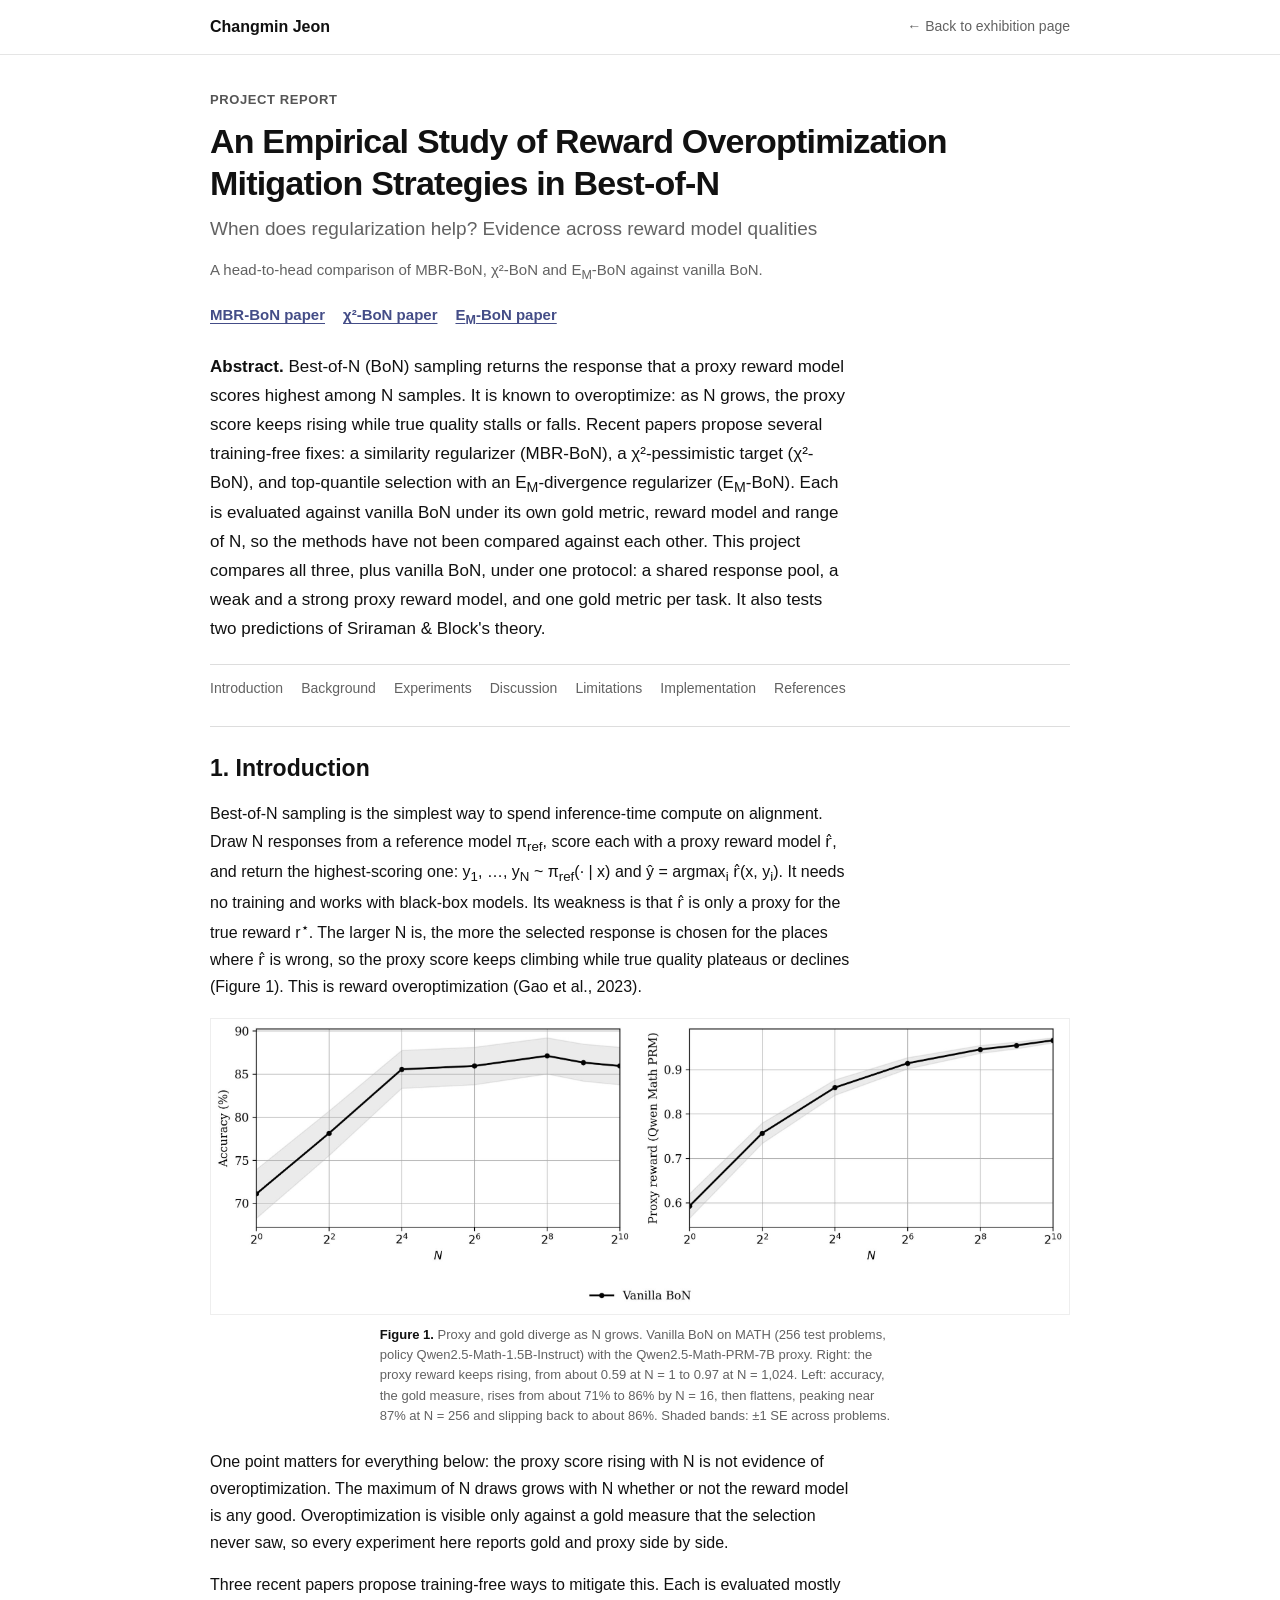
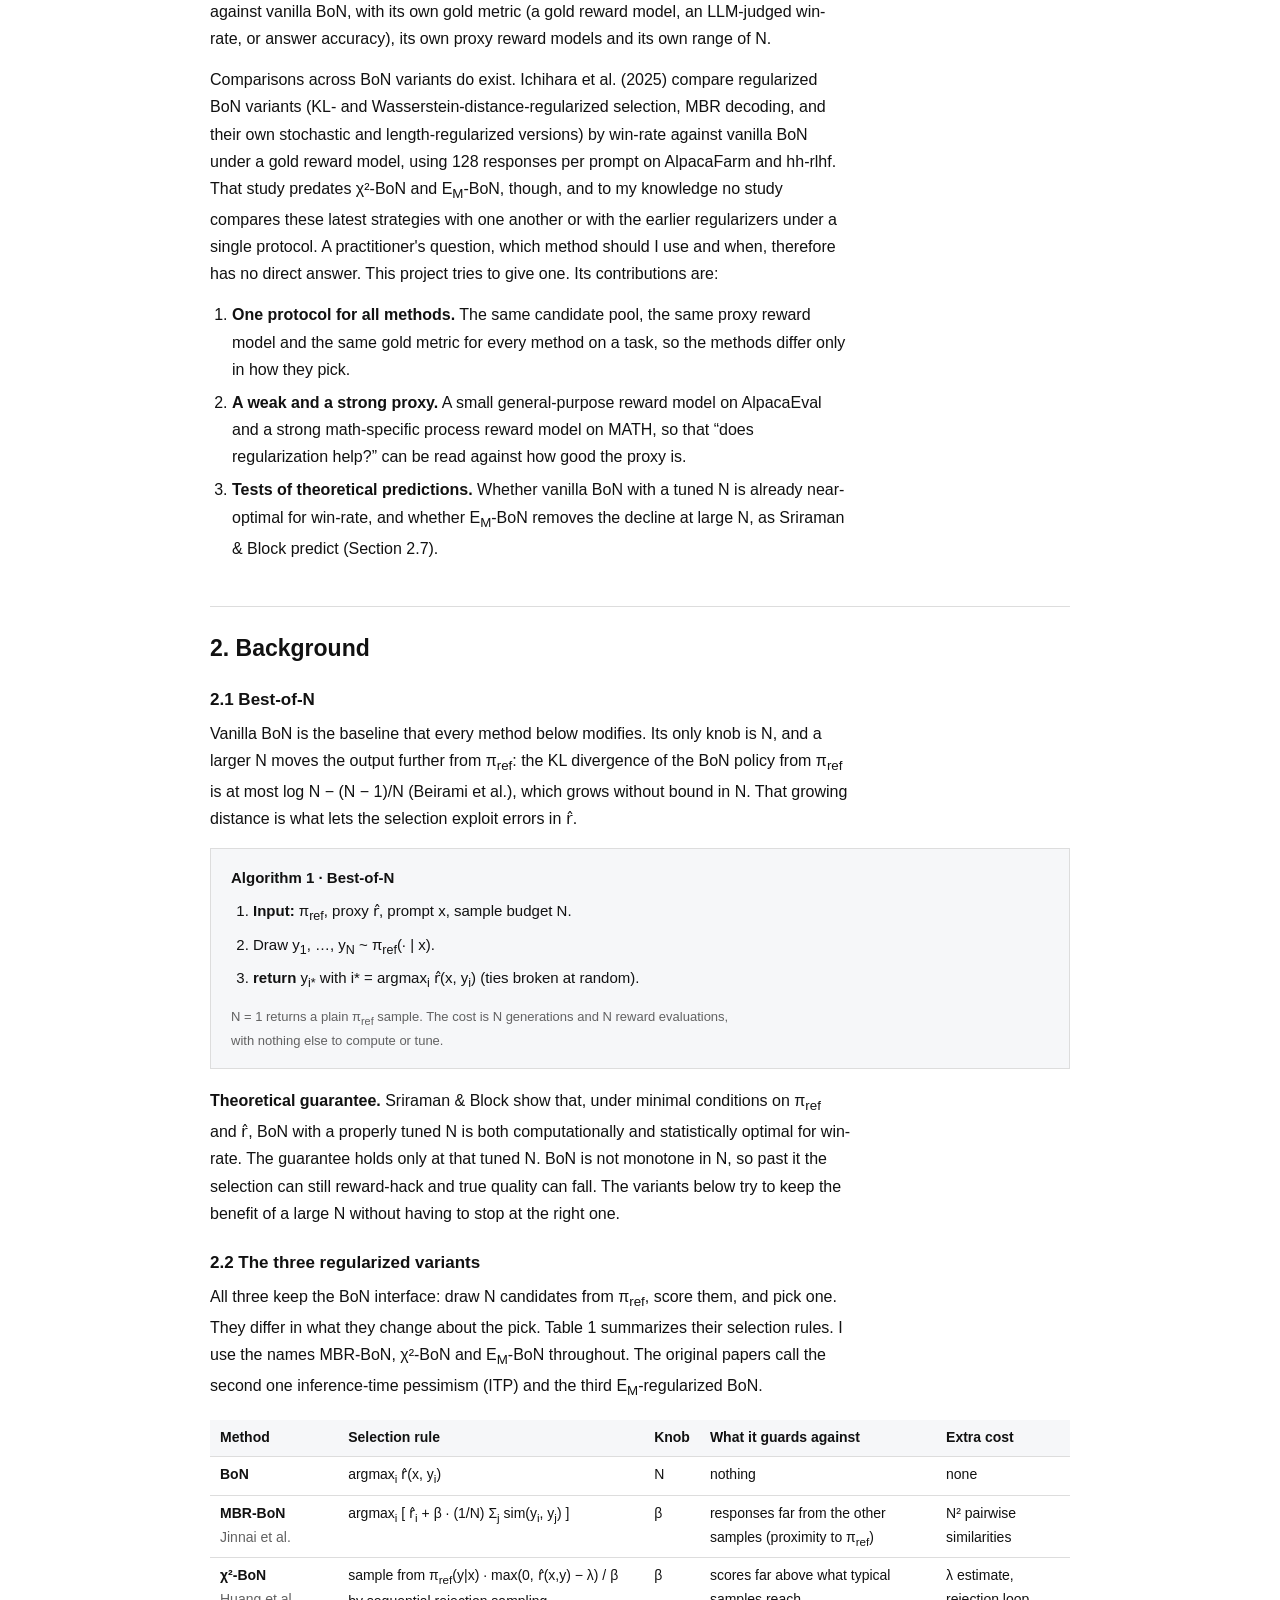
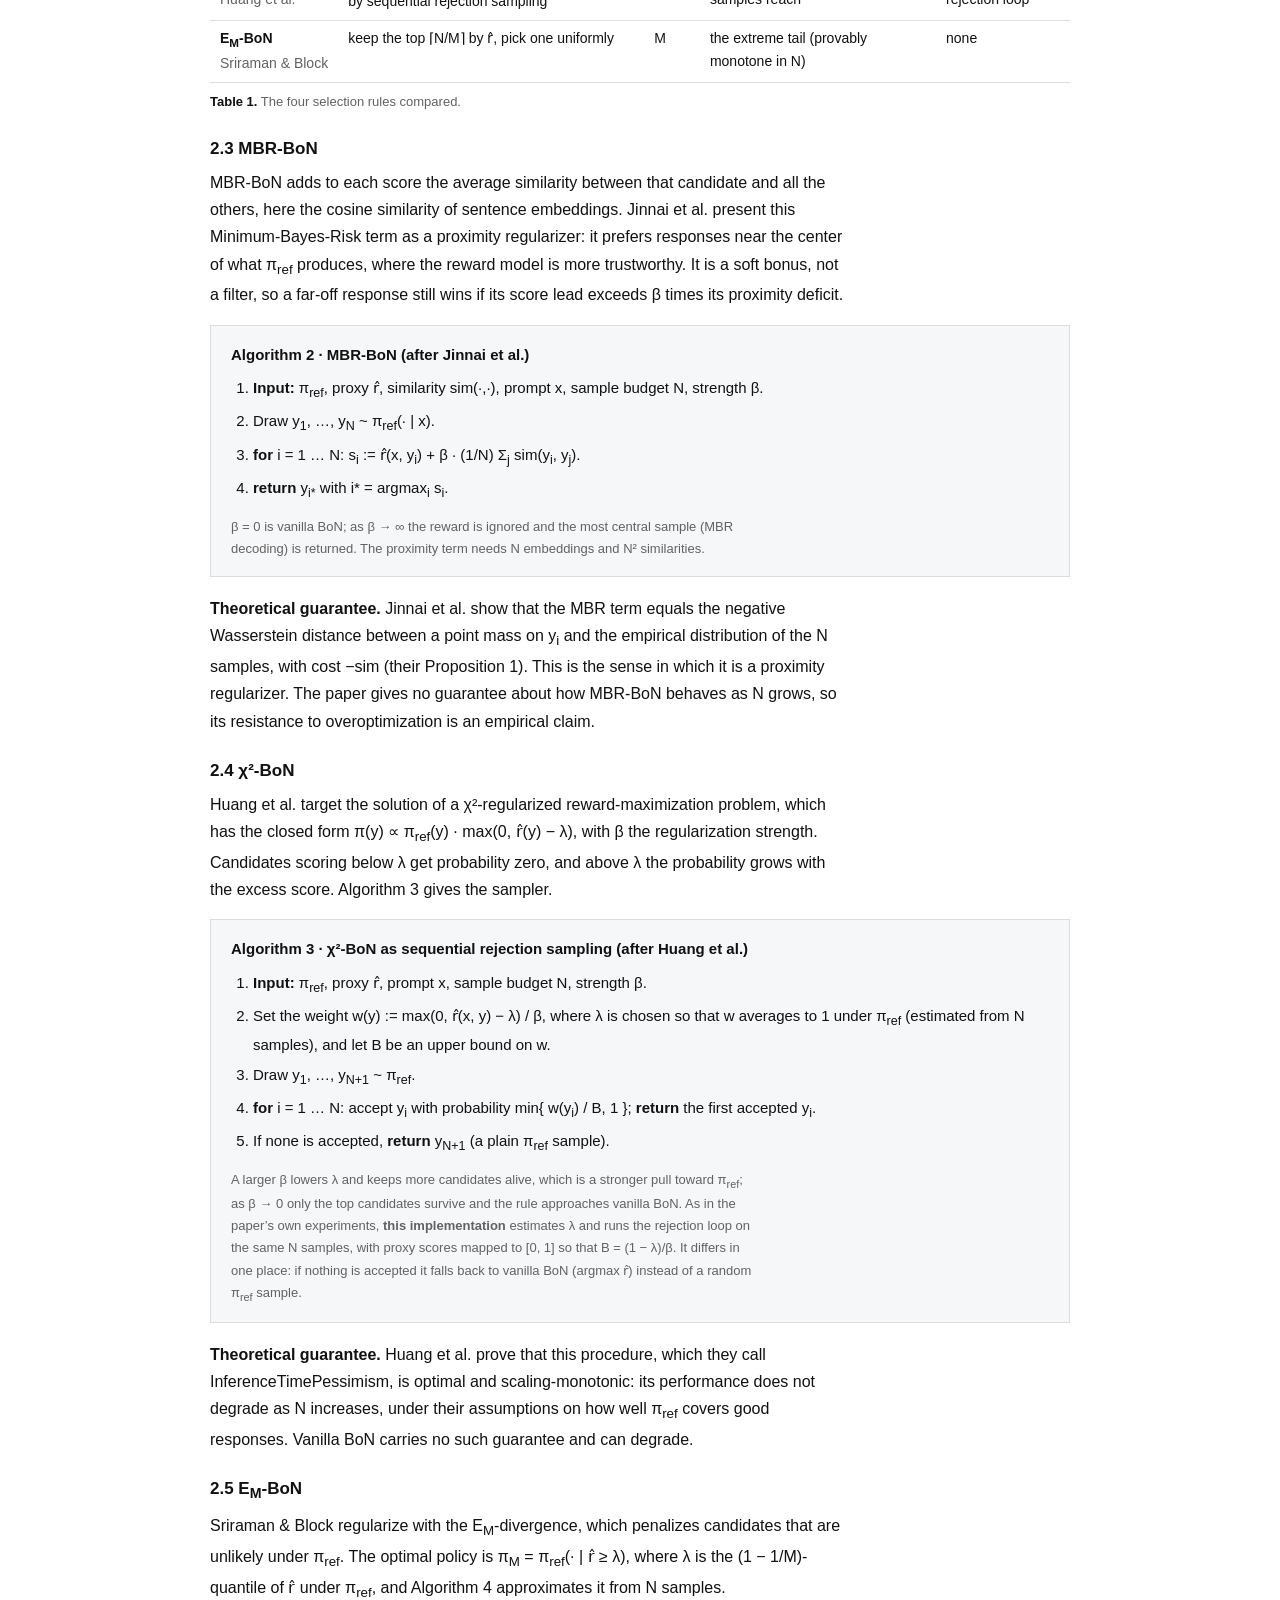
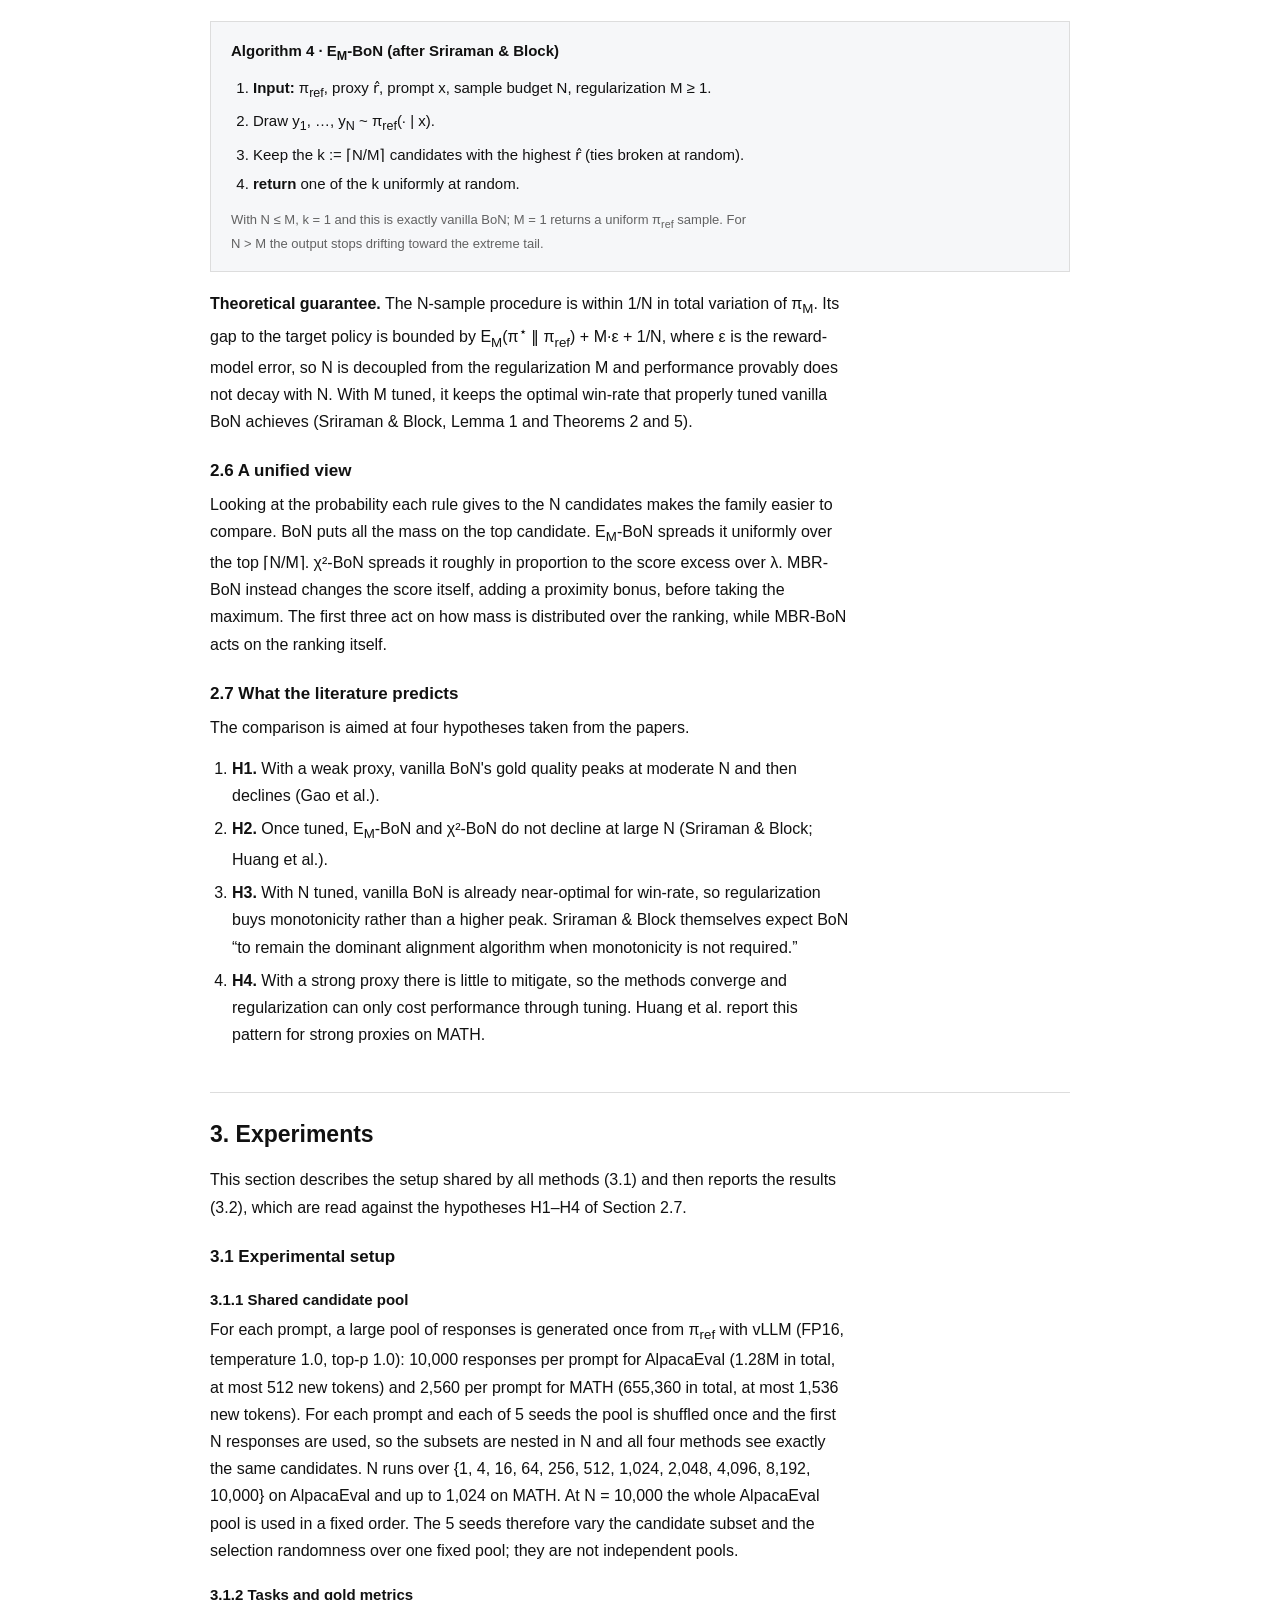
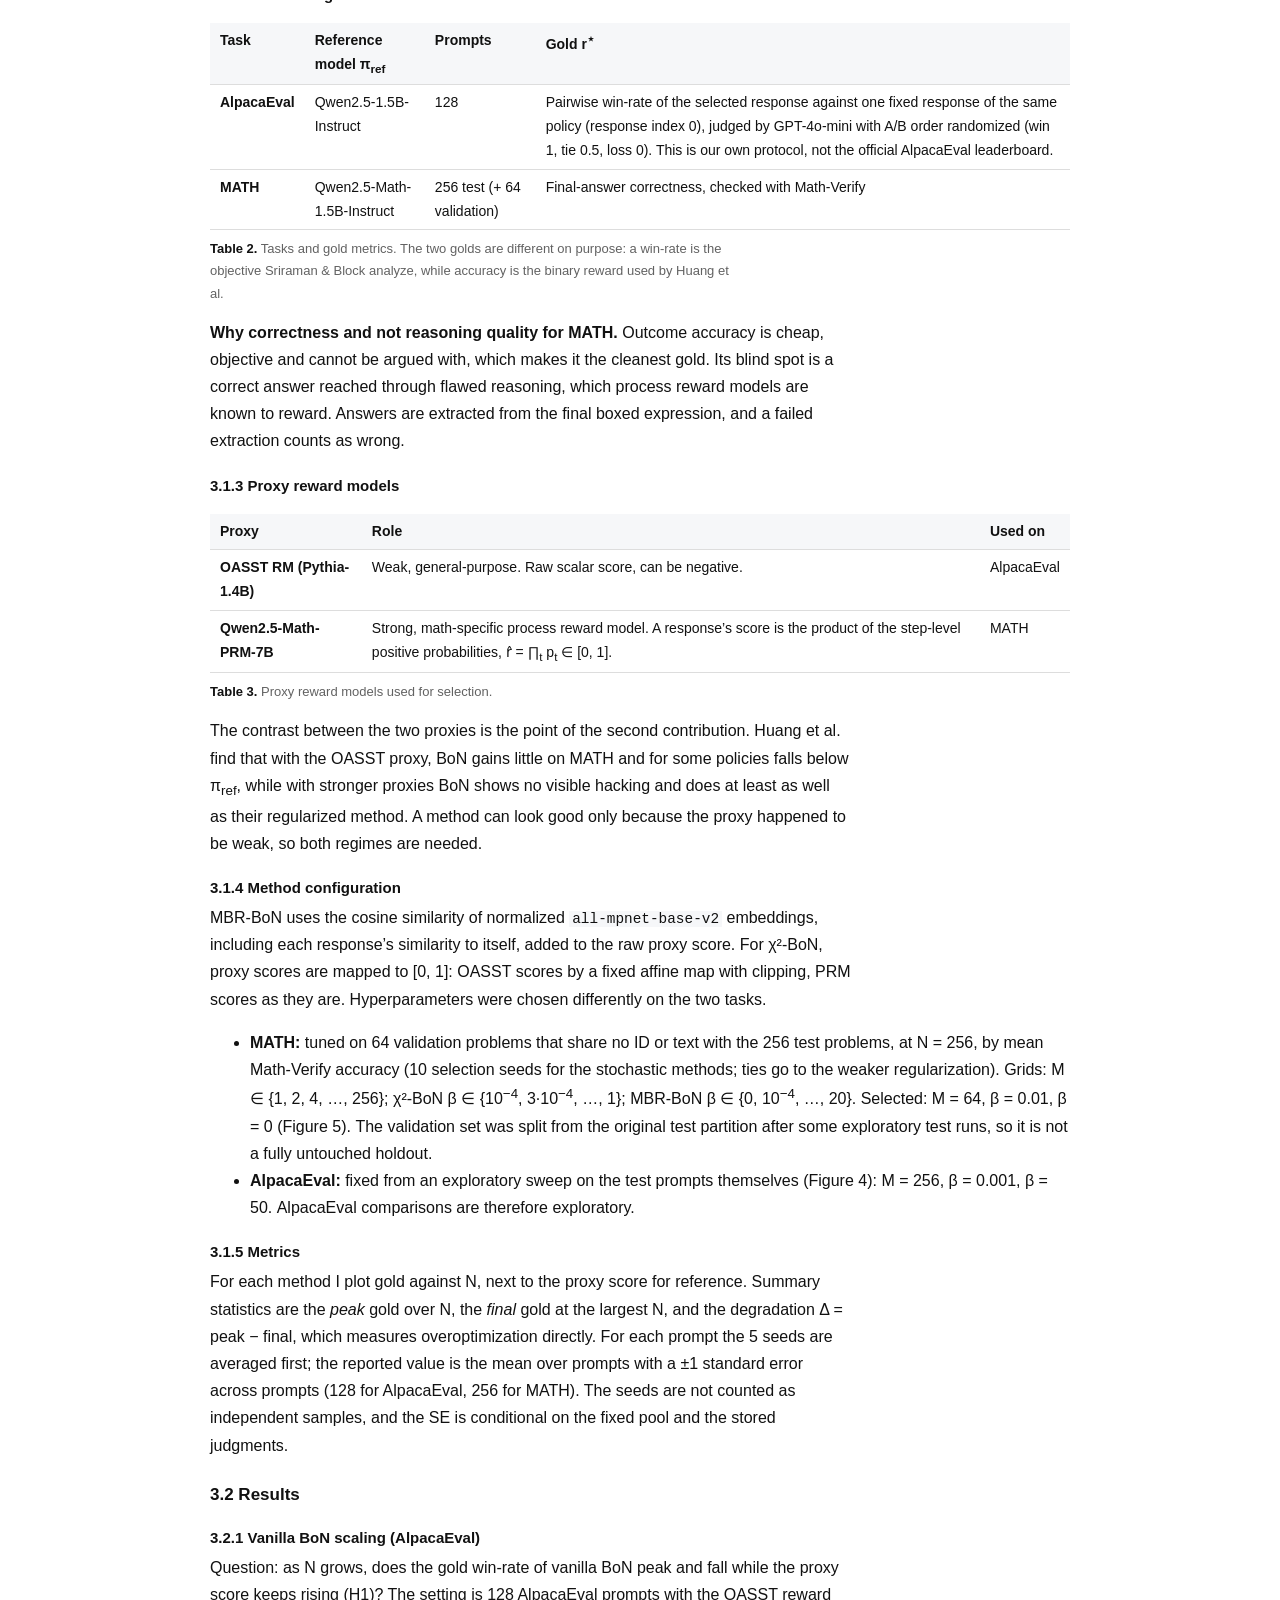
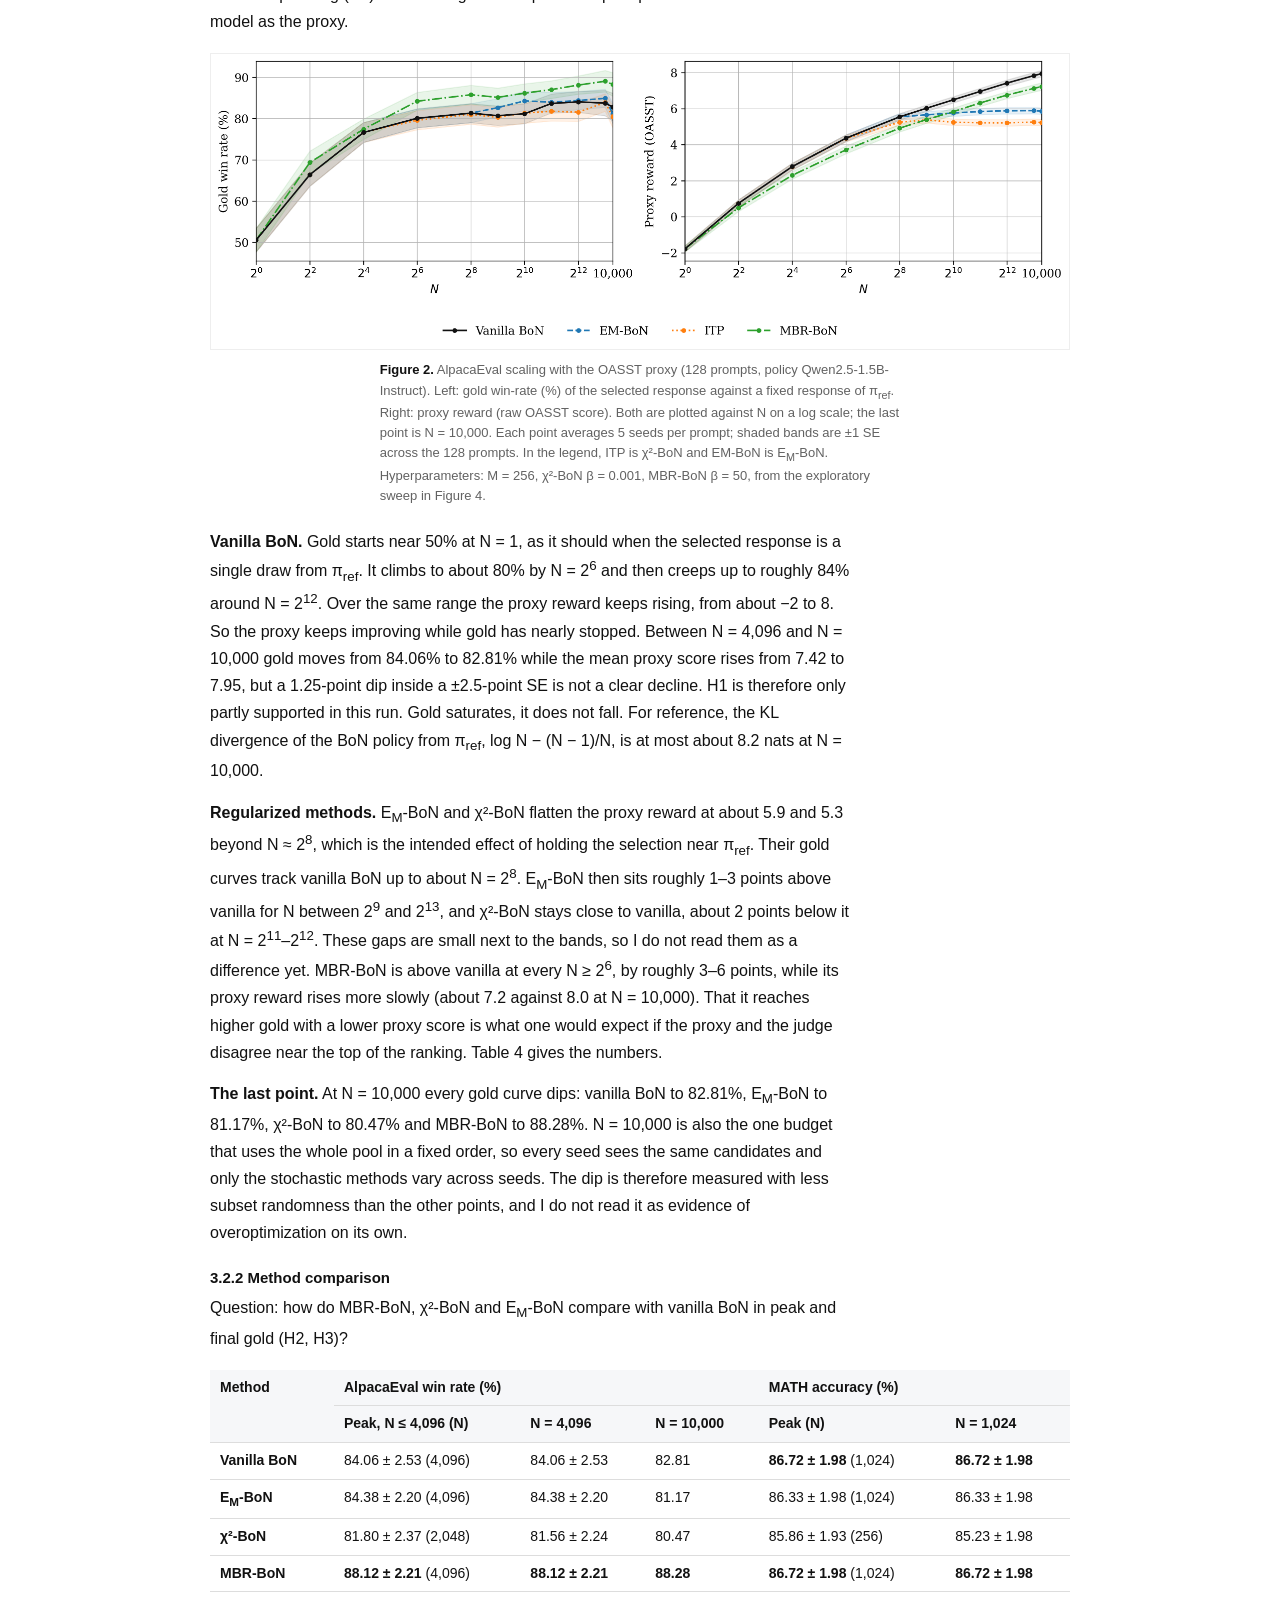
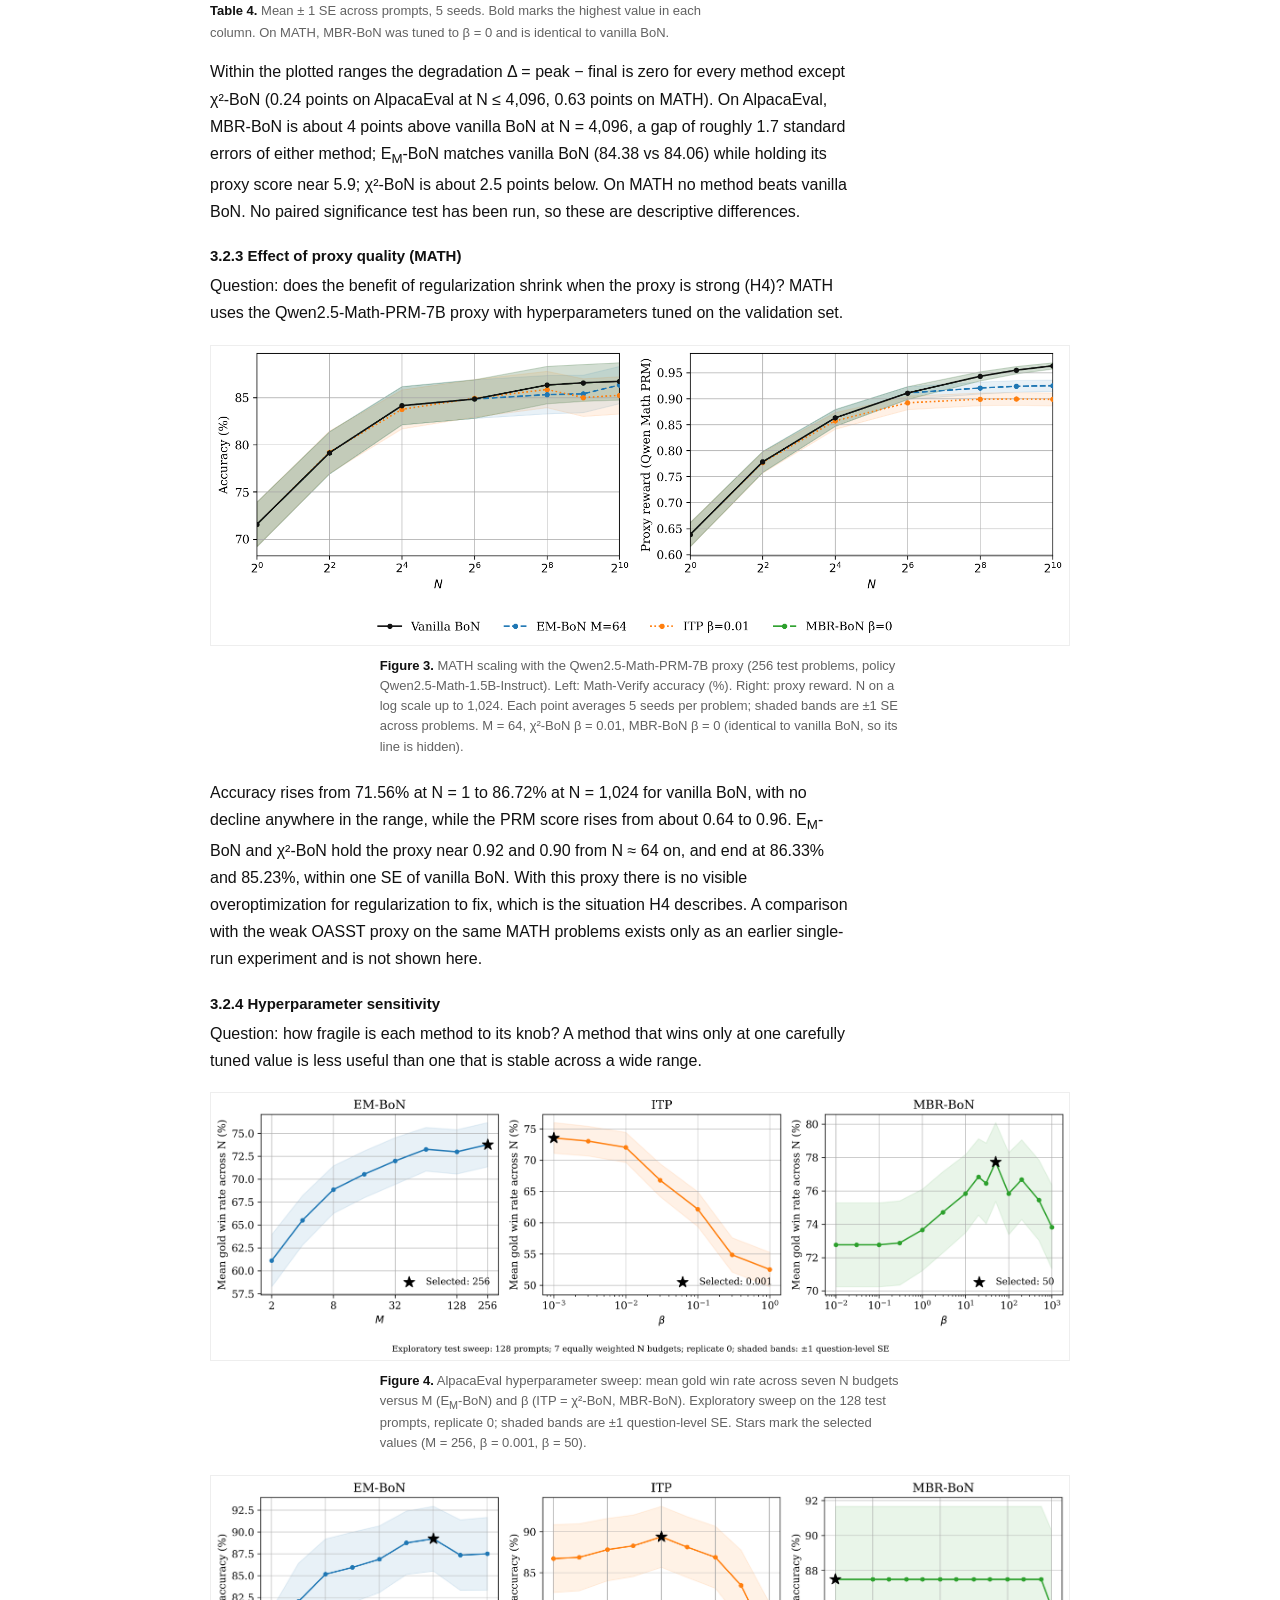
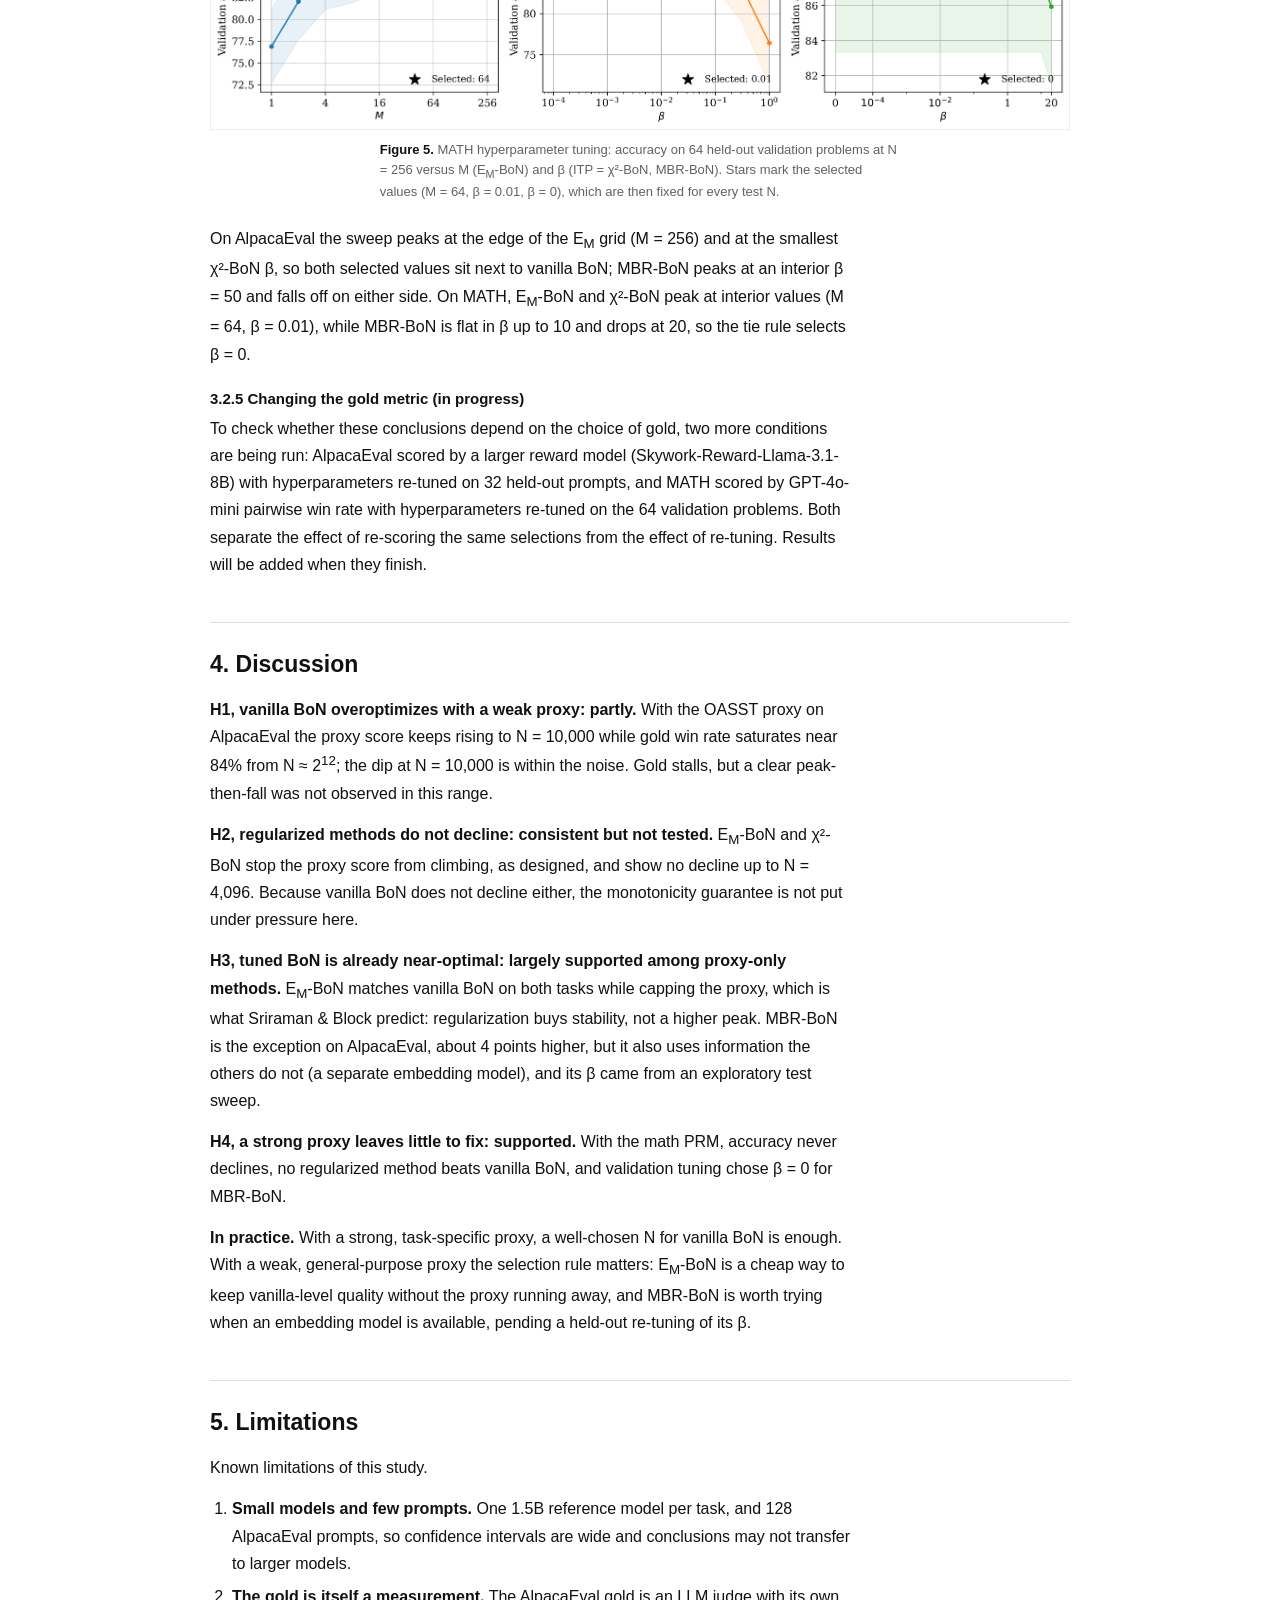
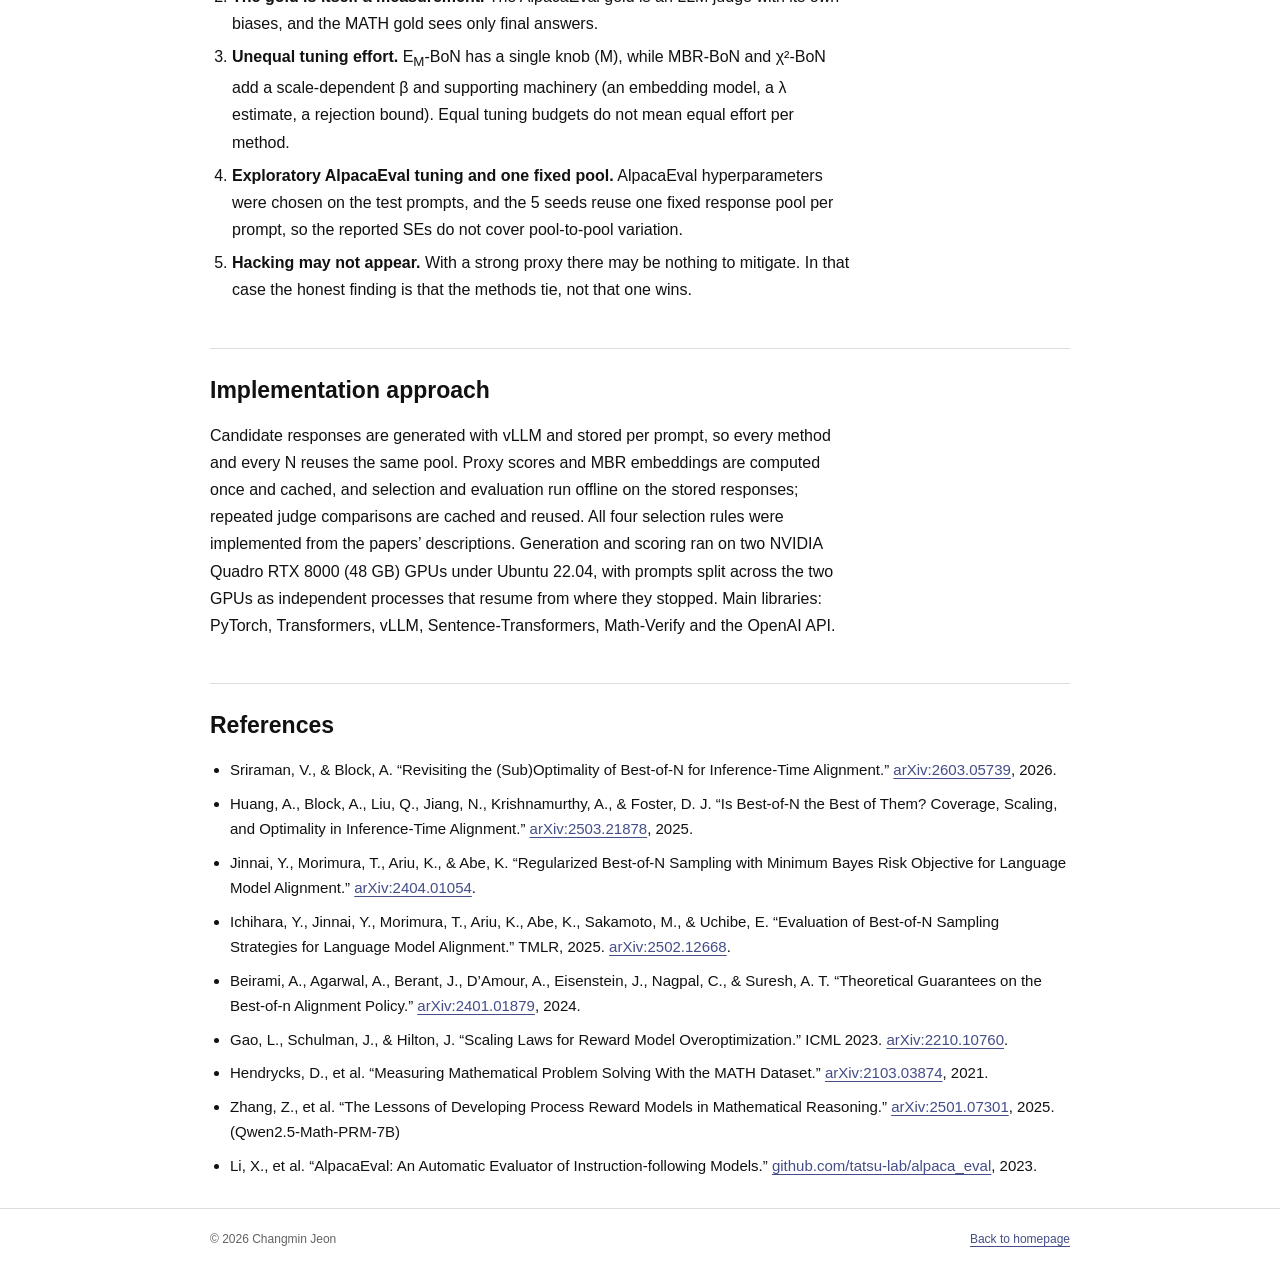
==== commit a544647a: "BoN report: fill TBDs from protocol, fix setup claims, add results and discussion Co-Authored-By: Cl" ====
--- a/bon.html
+++ b/bon.html
@@ -5,7 +5,6 @@
   <meta name="viewport" content="width=device-width, initial-scale=1">
   <meta name="description" content="An empirical comparison of training-free reward-overoptimization mitigation methods for Best-of-N sampling (MBR-BoN, χ²-BoN, E_M-BoN) under one protocol.">
   <title>Reward Overoptimization in Best-of-N · Changmin Jeon</title>
-  <!-- DRAFT: search this file for class="tbd" and class="pending" and fill/remove them before publishing. -->
   <style>
 :root { --ink:#111; --muted:#626262; --accent:#444d87; --line:#ddd; --soft:#f6f7f9; --good:#2f6b3a; --warn:#8a5a12; }
 * { box-sizing:border-box; }
@@ -90,12 +89,11 @@
     <p class="sub">When does regularization help? Evidence across reward model qualities</p>
     <p class="cite">A head-to-head comparison of MBR-BoN, χ²-BoN and E<sub>M</sub>-BoN against vanilla BoN.</p>
     <div class="links">
-      <span class="tbd">TBD: Code link</span>
       <a href="https://arxiv.org/abs/2404.01054" target="_blank" rel="noopener">MBR-BoN paper</a>
       <a href="https://arxiv.org/abs/2503.21878" target="_blank" rel="noopener">χ²-BoN paper</a>
       <a href="https://arxiv.org/abs/2603.05739" target="_blank" rel="noopener">E<sub>M</sub>-BoN paper</a>
     </div>
-    <p class="lede"><span class="label">Abstract.</span> Best-of-N (BoN) sampling returns the response that a proxy reward model scores highest among N samples. It is known to overoptimize: as N grows, the proxy score keeps rising while true quality stalls or falls. Recent papers propose several training-free fixes: a similarity regularizer (MBR-BoN), a χ²-pessimistic target (χ²-BoN), and top-quantile selection with an E<sub>M</sub>-divergence regularizer (E<sub>M</sub>-BoN). Each is evaluated against vanilla BoN under its own gold metric, reward model and range of N, so the methods have not been compared against each other. This project compares all three, plus vanilla BoN, under one protocol: a shared response pool, proxy reward models of weak to strong quality, one gold metric per task, and hyperparameters tuned on held-out prompts. It also tests two predictions of Sriraman &amp; Block's theory.</p>
+    <p class="lede"><span class="label">Abstract.</span> Best-of-N (BoN) sampling returns the response that a proxy reward model scores highest among N samples. It is known to overoptimize: as N grows, the proxy score keeps rising while true quality stalls or falls. Recent papers propose several training-free fixes: a similarity regularizer (MBR-BoN), a χ²-pessimistic target (χ²-BoN), and top-quantile selection with an E<sub>M</sub>-divergence regularizer (E<sub>M</sub>-BoN). Each is evaluated against vanilla BoN under its own gold metric, reward model and range of N, so the methods have not been compared against each other. This project compares all three, plus vanilla BoN, under one protocol: a shared response pool, a weak and a strong proxy reward model, and one gold metric per task. It also tests two predictions of Sriraman &amp; Block's theory.</p>
     <nav class="toc" aria-label="Contents">
       <a href="#intro">Introduction</a><a href="#background">Background</a><a href="#experiments">Experiments</a><a href="#discussion">Discussion</a><a href="#limits">Limitations</a><a href="#implementation">Implementation</a><a href="#references">References</a>
     </nav>
@@ -106,14 +104,14 @@
     <p>Best-of-N sampling is the simplest way to spend inference-time compute on alignment. Draw N responses from a reference model π<sub>ref</sub>, score each with a proxy reward model r̂, and return the highest-scoring one: y<sub>1</sub>, …, y<sub>N</sub> ~ π<sub>ref</sub>(· | x) and ŷ = argmax<sub>i</sub> r̂(x, y<sub>i</sub>). It needs no training and works with black-box models. Its weakness is that r̂ is only a proxy for the true reward r<sup>⋆</sup>. The larger N is, the more the selected response is chosen for the places where r̂ is wrong, so the proxy score keeps climbing while true quality plateaus or declines (Figure 1). This is reward overoptimization (Gao et al., 2023).</p>
     <figure>
       <a href="figures/bon/math-prm-vanilla.jpg" target="_blank" rel="noopener"><img src="figures/bon/math-prm-vanilla.jpg" alt="Two line plots against N on a log scale up to 1,024 for vanilla BoN on MATH. Left: accuracy rises from about 71% at N=1 to about 86% at N=16, peaks near 87% at N=256 and ends near 86%. Right: the proxy reward rises steadily from about 0.59 to 0.97." loading="lazy"></a>
-      <figcaption><b>Figure 1.</b> Proxy and gold diverge as N grows. Vanilla BoN on MATH (256 test problems, policy Qwen2.5-Math-1.5B-Instruct) with the Qwen2.5-Math-PRM-7B proxy. Right: the proxy reward keeps rising, from about 0.59 at N = 1 to 0.97 at N = 1,024. Left: accuracy, the gold measure, rises from about 71% to 86% by N = 16, then flattens, peaking near 87% at N = 256 and slipping back to about 86%. Shaded bands: <span class="tbd">TBD: interval type</span>.</figcaption>
+      <figcaption><b>Figure 1.</b> Proxy and gold diverge as N grows. Vanilla BoN on MATH (256 test problems, policy Qwen2.5-Math-1.5B-Instruct) with the Qwen2.5-Math-PRM-7B proxy. Right: the proxy reward keeps rising, from about 0.59 at N = 1 to 0.97 at N = 1,024. Left: accuracy, the gold measure, rises from about 71% to 86% by N = 16, then flattens, peaking near 87% at N = 256 and slipping back to about 86%. Shaded bands: ±1 SE across problems.</figcaption>
     </figure>
     <p>One point matters for everything below: the proxy score rising with N is not evidence of overoptimization. The maximum of N draws grows with N whether or not the reward model is any good. Overoptimization is visible only against a gold measure that the selection never saw, so every experiment here reports gold and proxy side by side.</p>
     <p>Three recent papers propose training-free ways to mitigate this. Each is evaluated mostly against vanilla BoN, with its own gold metric (a gold reward model, an LLM-judged win-rate, or answer accuracy), its own proxy reward models and its own range of N.</p>
     <p>Comparisons across BoN variants do exist. Ichihara et al. (2025) compare regularized BoN variants (KL- and Wasserstein-distance-regularized selection, MBR decoding, and their own stochastic and length-regularized versions) by win-rate against vanilla BoN under a gold reward model, using 128 responses per prompt on AlpacaFarm and hh-rlhf. That study predates χ²-BoN and E<sub>M</sub>-BoN, though, and to my knowledge no study compares these latest strategies with one another or with the earlier regularizers under a single protocol. A practitioner's question, which method should I use and when, therefore has no direct answer. This project tries to give one. Its contributions are:</p>
     <ol class="contrib">
-      <li><b>One protocol for all methods.</b> The same candidate pool, the same proxy reward models, the same gold metrics, and hyperparameters tuned on held-out prompts for every method.</li>
-      <li><b>A proxy-quality axis.</b> Weak, mid and strong proxy reward models on the same task, so that “does regularization help?” can be answered as a function of how good the proxy is.</li>
+      <li><b>One protocol for all methods.</b> The same candidate pool, the same proxy reward model and the same gold metric for every method on a task, so the methods differ only in how they pick.</li>
+      <li><b>A weak and a strong proxy.</b> A small general-purpose reward model on AlpacaEval and a strong math-specific process reward model on MATH, so that “does regularization help?” can be read against how good the proxy is.</li>
       <li><b>Tests of theoretical predictions.</b> Whether vanilla BoN with a tuned N is already near-optimal for win-rate, and whether E<sub>M</sub>-BoN removes the decline at large N, as Sriraman &amp; Block predict (Section 2.7).</li>
     </ol>
   </section>
@@ -172,7 +170,7 @@
         <li><b>for</b> i = 1 … N: accept y<sub>i</sub> with probability min{ w(y<sub>i</sub>) / B, 1 }; <b>return</b> the first accepted y<sub>i</sub>.</li>
         <li>If none is accepted, <b>return</b> y<sub>N+1</sub> (a plain π<sub>ref</sub> sample).</li>
       </ol>
-      <p class="note">A larger β lowers λ and keeps more candidates alive, which is a stronger pull toward π<sub>ref</sub>; as β → 0 only the top candidates survive and the rule approaches vanilla BoN. <b>This implementation</b> estimates λ and runs the rejection loop on the same N samples, and if nothing is accepted it falls back to vanilla BoN (argmax r̂) instead of a fresh π<sub>ref</sub> sample. <span class="tbd">TBD: fallback rate per N.</span></p>
+      <p class="note">A larger β lowers λ and keeps more candidates alive, which is a stronger pull toward π<sub>ref</sub>; as β → 0 only the top candidates survive and the rule approaches vanilla BoN. As in the paper’s own experiments, <b>this implementation</b> estimates λ and runs the rejection loop on the same N samples, with proxy scores mapped to [0, 1] so that B = (1 − λ)/β. It differs in one place: if nothing is accepted it falls back to vanilla BoN (argmax r̂) instead of a random π<sub>ref</sub> sample.</p>
     </div>
     <p><span class="label">Theoretical guarantee.</span> Huang et al. prove that this procedure, which they call InferenceTimePessimism, is optimal and scaling-monotonic: its performance does not degrade as N increases, under their assumptions on how well π<sub>ref</sub> covers good responses. Vanilla BoN carries no such guarantee and can degrade.</p>
 
@@ -208,59 +206,81 @@
     <p>This section describes the setup shared by all methods (3.1) and then reports the results (3.2), which are read against the hypotheses H1–H4 of Section 2.7.</p>
     <h3 id="setup">3.1 Experimental setup</h3>
     <h4>3.1.1 Shared candidate pool</h4>
-    <p>For each prompt, a large pool of responses is generated once from π<sub>ref</sub>. Every method then selects from random size-N subsets of that pool, following Huang et al., so all methods see exactly the same candidates and differ only in how they pick. The pool holds <span class="tbd">TBD: pool size</span> responses per prompt, generated with vLLM, so that N ranges up to <span class="tbd">TBD</span> with <span class="tbd">TBD</span> independent subsets per N. <span class="tbd">TBD: sampling temperature and max length.</span></p>
+    <p>For each prompt, a large pool of responses is generated once from π<sub>ref</sub> with vLLM (FP16, temperature 1.0, top-p 1.0): 10,000 responses per prompt for AlpacaEval (1.28M in total, at most 512 new tokens) and 2,560 per prompt for MATH (655,360 in total, at most 1,536 new tokens). For each prompt and each of 5 seeds the pool is shuffled once and the first N responses are used, so the subsets are nested in N and all four methods see exactly the same candidates. N runs over {1, 4, 16, 64, 256, 512, 1,024, 2,048, 4,096, 8,192, 10,000} on AlpacaEval and up to 1,024 on MATH. At N = 10,000 the whole AlpacaEval pool is used in a fixed order. The 5 seeds therefore vary the candidate subset and the selection randomness over one fixed pool; they are not independent pools.</p>
 
     <h4>3.1.2 Tasks and gold metrics</h4>
     <div class="table-wrap">
       <table class="summary">
         <thead><tr><th>Task</th><th>Reference model π<sub>ref</sub></th><th>Prompts</th><th>Gold r<sup>⋆</sup></th></tr></thead>
         <tbody>
-          <tr><td>AlpacaEval</td><td>Qwen2.5-1.5B-Instruct</td><td>128</td><td>Win-rate of the selected response against reference responses sampled from π<sub>ref</sub>, judged by GPT-4o mini <span class="tbd">TBD: source and size of the reference set</span></td></tr>
-          <tr><td>MATH</td><td>Qwen2.5-Math-1.5B-Instruct</td><td><span class="tbd">TBD</span></td><td>Final-answer correctness, checked with Math-Verify</td></tr>
+          <tr><td>AlpacaEval</td><td>Qwen2.5-1.5B-Instruct</td><td>128</td><td>Pairwise win-rate of the selected response against one fixed response of the same policy (response index 0), judged by GPT-4o-mini with A/B order randomized (win 1, tie 0.5, loss 0). This is our own protocol, not the official AlpacaEval leaderboard.</td></tr>
+          <tr><td>MATH</td><td>Qwen2.5-Math-1.5B-Instruct</td><td>256 test (+ 64 validation)</td><td>Final-answer correctness, checked with Math-Verify</td></tr>
         </tbody>
       </table>
     </div>
     <p class="muted" style="font-size:13px"><b style="color:var(--ink)">Table 2.</b> Tasks and gold metrics. The two golds are different on purpose: a win-rate is the objective Sriraman &amp; Block analyze, while accuracy is the binary reward used by Huang et al.</p>
-    <p><span class="label">Why correctness and not reasoning quality for MATH.</span> Outcome accuracy is cheap, objective and cannot be argued with, which makes it the cleanest gold. Its blind spot is a correct answer reached through flawed reasoning, which process reward models are known to reward. Truncation and format failures are reported as a secondary check, and a small subset of solutions is audited by hand for reasoning quality. <span class="tbd">TBD: keep only if done.</span></p>
+    <p><span class="label">Why correctness and not reasoning quality for MATH.</span> Outcome accuracy is cheap, objective and cannot be argued with, which makes it the cleanest gold. Its blind spot is a correct answer reached through flawed reasoning, which process reward models are known to reward. Answers are extracted from the final boxed expression, and a failed extraction counts as wrong.</p>
 
     <h4>3.1.3 Proxy reward models</h4>
     <div class="table-wrap">
       <table class="summary">
         <thead><tr><th>Proxy</th><th>Role</th><th>Used on</th></tr></thead>
         <tbody>
-          <tr><td>OASST RM (Pythia-1.4B)</td><td>Weak, general-purpose: expected to be hackable on math</td><td>AlpacaEval, MATH</td></tr>
-          <tr><td>Mid-quality RM <span class="tbd">TBD: which model</span></td><td>Intermediate</td><td>MATH</td></tr>
-          <tr><td>Qwen2.5-Math-PRM-7B</td><td>Strong, math-specific process reward model <span class="tbd">TBD: how step scores are aggregated into one response score</span></td><td>MATH</td></tr>
+          <tr><td>OASST RM (Pythia-1.4B)</td><td>Weak, general-purpose. Raw scalar score, can be negative.</td><td>AlpacaEval</td></tr>
+          <tr><td>Qwen2.5-Math-PRM-7B</td><td>Strong, math-specific process reward model. A response’s score is the product of the step-level positive probabilities, r̂ = ∏<sub>t</sub> p<sub>t</sub> ∈ [0, 1].</td><td>MATH</td></tr>
         </tbody>
       </table>
     </div>
-    <p class="muted" style="font-size:13px"><b style="color:var(--ink)">Table 3.</b> Proxy reward models. Each candidate proxy is screened on a small labelled subset (AUROC for correct vs. incorrect) before it is used. <span class="tbd">TBD: keep only if done.</span></p>
-    <p>The spread of proxies is the point of the second contribution. Huang et al. find that with the OASST proxy, BoN gains little on MATH and for some policies falls below π<sub>ref</sub>, while with stronger proxies BoN shows no visible hacking and does at least as well as their regularized method. A fair comparison therefore has to span the range, because a method can look good only because the proxy happened to be weak.</p>
+    <p class="muted" style="font-size:13px"><b style="color:var(--ink)">Table 3.</b> Proxy reward models used for selection.</p>
+    <p>The contrast between the two proxies is the point of the second contribution. Huang et al. find that with the OASST proxy, BoN gains little on MATH and for some policies falls below π<sub>ref</sub>, while with stronger proxies BoN shows no visible hacking and does at least as well as their regularized method. A method can look good only because the proxy happened to be weak, so both regimes are needed.</p>
 
     <h4>3.1.4 Method configuration</h4>
-    <p>MBR-BoN uses cosine similarity between <code>all-mpnet-base-v2</code> embeddings. Proxy scores are standardized before any scale-dependent knob (β in MBR-BoN and χ²-BoN) is applied, so that a given value means the same thing across reward models. Each method's hyperparameters are tuned on a dev split of prompts and every reported number comes from the remaining test prompts. <span class="tbd">TBD: grids for β and M.</span></p>
+    <p>MBR-BoN uses the cosine similarity of normalized <code>all-mpnet-base-v2</code> embeddings, including each response’s similarity to itself, added to the raw proxy score. For χ²-BoN, proxy scores are mapped to [0, 1]: OASST scores by a fixed affine map with clipping, PRM scores as they are. Hyperparameters were chosen differently on the two tasks.</p>
+    <ul>
+      <li><b>MATH:</b> tuned on 64 validation problems that share no ID or text with the 256 test problems, at N = 256, by mean Math-Verify accuracy (10 selection seeds for the stochastic methods; ties go to the weaker regularization). Grids: M ∈ {1, 2, 4, …, 256}; χ²-BoN β ∈ {10<sup>−4</sup>, 3·10<sup>−4</sup>, …, 1}; MBR-BoN β ∈ {0, 10<sup>−4</sup>, …, 20}. Selected: M = 64, β = 0.01, β = 0 (Figure 5). The validation set was split from the original test partition after some exploratory test runs, so it is not a fully untouched holdout.</li>
+      <li><b>AlpacaEval:</b> fixed from an exploratory sweep on the test prompts themselves (Figure 4): M = 256, β = 0.001, β = 50. AlpacaEval comparisons are therefore exploratory.</li>
+    </ul>
 
     <h4>3.1.5 Metrics</h4>
-    <p>For each method I plot gold against N, next to the proxy score for reference. Summary statistics are the <em>peak</em> gold over N, the <em>final</em> gold at the largest N, and the degradation Δ = peak − final, which measures overoptimization directly. Uncertainty comes from a paired prompt-level bootstrap, which compares methods on the same prompts and subsets rather than treating them as independent runs.</p>
+    <p>For each method I plot gold against N, next to the proxy score for reference. Summary statistics are the <em>peak</em> gold over N, the <em>final</em> gold at the largest N, and the degradation Δ = peak − final, which measures overoptimization directly. For each prompt the 5 seeds are averaged first; the reported value is the mean over prompts with a ±1 standard error across prompts (128 for AlpacaEval, 256 for MATH). The seeds are not counted as independent samples, and the SE is conditional on the fixed pool and the stored judgments.</p>
 
     <h3 id="results">3.2 Results</h3>
     <h4 id="r-scaling">3.2.1 Vanilla BoN scaling (AlpacaEval)</h4>
     <p>Question: as N grows, does the gold win-rate of vanilla BoN peak and fall while the proxy score keeps rising (H1)? The setting is 128 AlpacaEval prompts with the OASST reward model as the proxy.</p>
     <figure>
       <a href="figures/bon/alpacaeval-scaling.png" target="_blank" rel="noopener"><img src="figures/bon/alpacaeval-scaling.png" alt="Two line plots against N on a log scale for vanilla BoN, E_M-BoN, χ²-BoN and MBR-BoN on AlpacaEval. Left: gold win-rate rises from about 50% at N=1 to about 80–85% and flattens, with MBR-BoN highest. Right: proxy reward keeps rising for vanilla BoN and MBR-BoN, and flattens for E_M-BoN and χ²-BoN." loading="lazy"></a>
-      <figcaption><b>Figure 2.</b> AlpacaEval scaling with the OASST proxy (128 prompts, policy Qwen2.5-1.5B-Instruct). Left: gold win-rate (%) of the selected response against reference responses from π<sub>ref</sub>. Right: proxy reward. Both are plotted against N on a log scale; the last point is N = 10,000. Shaded bands: <span class="tbd">TBD: interval type</span>. In the legend, ITP is χ²-BoN and EM-BoN is E<sub>M</sub>-BoN. Method hyperparameters: <span class="tbd">TBD</span>.</figcaption>
-    </figure>
-    <p><b>Vanilla BoN.</b> Gold starts near 50% at N = 1, as it should when the selected response is a single draw from π<sub>ref</sub>. It climbs to about 80% by N = 2<sup>6</sup> and then creeps up to roughly 84% around N = 2<sup>12</sup>. Over the same range the proxy reward keeps rising, from about −2 to 8. So the proxy keeps improving while gold has nearly stopped, but I do not see a clear decline: gold at N = 10,000 is about 83%, inside the band of its peak. H1 is therefore only partly supported in this run. Gold saturates, it does not fall. For reference, the KL divergence of the BoN policy from π<sub>ref</sub>, log N − (N − 1)/N, is at most about 8.2 nats at N = 10,000.</p>
-    <p><b>Regularized methods.</b> E<sub>M</sub>-BoN and χ²-BoN flatten the proxy reward at about 5.9 and 5.3 beyond N ≈ 2<sup>8</sup>, which is the intended effect of holding the selection near π<sub>ref</sub>. Their gold curves track vanilla BoN up to about N = 2<sup>8</sup>. E<sub>M</sub>-BoN then sits roughly 1–3 points above vanilla for N between 2<sup>9</sup> and 2<sup>13</sup>, and χ²-BoN stays close to vanilla, about 2 points below it at N = 2<sup>11</sup>–2<sup>12</sup>. These gaps are small next to the bands, so I do not read them as a difference yet. MBR-BoN is above vanilla at every N ≥ 2<sup>6</sup>, by roughly 3–6 points, while its proxy reward rises more slowly (about 7.2 against 8.0 at N = 10,000). That it reaches higher gold with a lower proxy score is what one would expect if the proxy and the judge disagree near the top of the ranking. The paired comparison in Section 3.2.2 is what quantifies this.</p>
-    <p><b>The last point.</b> At N = 10,000 every gold curve drops, E<sub>M</sub>-BoN and χ²-BoN by several points and vanilla BoN and MBR-BoN by about 1. A drop shared by all four methods at the one N that is not a power of two looks more like a pool-size or resampling effect than overoptimization. <span class="tbd">TBD: check the pool size and the bootstrap at N = 10,000 before reading anything into it.</span></p>
+      <figcaption><b>Figure 2.</b> AlpacaEval scaling with the OASST proxy (128 prompts, policy Qwen2.5-1.5B-Instruct). Left: gold win-rate (%) of the selected response against a fixed response of π<sub>ref</sub>. Right: proxy reward (raw OASST score). Both are plotted against N on a log scale; the last point is N = 10,000. Each point averages 5 seeds per prompt; shaded bands are ±1 SE across the 128 prompts. In the legend, ITP is χ²-BoN and EM-BoN is E<sub>M</sub>-BoN. Hyperparameters: M = 256, χ²-BoN β = 0.001, MBR-BoN β = 50, from the exploratory sweep in Figure 4.</figcaption>
+    </figure>
+    <p><b>Vanilla BoN.</b> Gold starts near 50% at N = 1, as it should when the selected response is a single draw from π<sub>ref</sub>. It climbs to about 80% by N = 2<sup>6</sup> and then creeps up to roughly 84% around N = 2<sup>12</sup>. Over the same range the proxy reward keeps rising, from about −2 to 8. So the proxy keeps improving while gold has nearly stopped. Between N = 4,096 and N = 10,000 gold moves from 84.06% to 82.81% while the mean proxy score rises from 7.42 to 7.95, but a 1.25-point dip inside a ±2.5-point SE is not a clear decline. H1 is therefore only partly supported in this run. Gold saturates, it does not fall. For reference, the KL divergence of the BoN policy from π<sub>ref</sub>, log N − (N − 1)/N, is at most about 8.2 nats at N = 10,000.</p>
+    <p><b>Regularized methods.</b> E<sub>M</sub>-BoN and χ²-BoN flatten the proxy reward at about 5.9 and 5.3 beyond N ≈ 2<sup>8</sup>, which is the intended effect of holding the selection near π<sub>ref</sub>. Their gold curves track vanilla BoN up to about N = 2<sup>8</sup>. E<sub>M</sub>-BoN then sits roughly 1–3 points above vanilla for N between 2<sup>9</sup> and 2<sup>13</sup>, and χ²-BoN stays close to vanilla, about 2 points below it at N = 2<sup>11</sup>–2<sup>12</sup>. These gaps are small next to the bands, so I do not read them as a difference yet. MBR-BoN is above vanilla at every N ≥ 2<sup>6</sup>, by roughly 3–6 points, while its proxy reward rises more slowly (about 7.2 against 8.0 at N = 10,000). That it reaches higher gold with a lower proxy score is what one would expect if the proxy and the judge disagree near the top of the ranking. Table 4 gives the numbers.</p>
+    <p><b>The last point.</b> At N = 10,000 every gold curve dips: vanilla BoN to 82.81%, E<sub>M</sub>-BoN to 81.17%, χ²-BoN to 80.47% and MBR-BoN to 88.28%. N = 10,000 is also the one budget that uses the whole pool in a fixed order, so every seed sees the same candidates and only the stochastic methods vary across seeds. The dip is therefore measured with less subset randomness than the other points, and I do not read it as evidence of overoptimization on its own.</p>
 
     <h4 id="r-compare">3.2.2 Method comparison</h4>
-    <p>Question: with hyperparameters tuned on the dev split, how do MBR-BoN, χ²-BoN and E<sub>M</sub>-BoN compare with BoN in peak gold, final gold and Δ (H2, H3)?</p>
-    <div class="pending"><p><b>Table 4 goes here.</b> Peak gold, final gold and Δ for each method, with paired-bootstrap confidence intervals. The gold-versus-N curves for all four methods are already in Figure 2 (left).</p><p><span class="tbd">TBD</span> state whether the hyperparameters in Figure 3 are the ones tuned on the dev split.</p></div>
+    <p>Question: how do MBR-BoN, χ²-BoN and E<sub>M</sub>-BoN compare with vanilla BoN in peak and final gold (H2, H3)?</p>
+    <div class="table-wrap">
+      <table class="summary">
+        <thead>
+          <tr><th rowspan="2">Method</th><th colspan="3">AlpacaEval win rate (%)</th><th colspan="2">MATH accuracy (%)</th></tr>
+          <tr><th>Peak, N ≤ 4,096 (N)</th><th>N = 4,096</th><th>N = 10,000</th><th>Peak (N)</th><th>N = 1,024</th></tr>
+        </thead>
+        <tbody>
+          <tr><td>Vanilla BoN</td><td>84.06 ± 2.53 (4,096)</td><td>84.06 ± 2.53</td><td>82.81</td><td><b>86.72 ± 1.98</b> (1,024)</td><td><b>86.72 ± 1.98</b></td></tr>
+          <tr><td>E<sub>M</sub>-BoN</td><td>84.38 ± 2.20 (4,096)</td><td>84.38 ± 2.20</td><td>81.17</td><td>86.33 ± 1.98 (1,024)</td><td>86.33 ± 1.98</td></tr>
+          <tr><td>χ²-BoN</td><td>81.80 ± 2.37 (2,048)</td><td>81.56 ± 2.24</td><td>80.47</td><td>85.86 ± 1.93 (256)</td><td>85.23 ± 1.98</td></tr>
+          <tr><td>MBR-BoN</td><td><b>88.12 ± 2.21</b> (4,096)</td><td><b>88.12 ± 2.21</b></td><td><b>88.28</b></td><td><b>86.72 ± 1.98</b> (1,024)</td><td><b>86.72 ± 1.98</b></td></tr>
+        </tbody>
+      </table>
+    </div>
+    <p class="muted" style="font-size:13px"><b style="color:var(--ink)">Table 4.</b> Mean ± 1 SE across prompts, 5 seeds. Bold marks the highest value in each column. On MATH, MBR-BoN was tuned to β = 0 and is identical to vanilla BoN.</p>
+    <p>Within the plotted ranges the degradation Δ = peak − final is zero for every method except χ²-BoN (0.24 points on AlpacaEval at N ≤ 4,096, 0.63 points on MATH). On AlpacaEval, MBR-BoN is about 4 points above vanilla BoN at N = 4,096, a gap of roughly 1.7 standard errors of either method; E<sub>M</sub>-BoN matches vanilla BoN (84.38 vs 84.06) while holding its proxy score near 5.9; χ²-BoN is about 2.5 points below. On MATH no method beats vanilla BoN. No paired significance test has been run, so these are descriptive differences.</p>
 
     <h4 id="r-proxy">3.2.3 Effect of proxy quality (MATH)</h4>
-    <p>Question: does the benefit of regularization shrink as the proxy gets stronger (H4)? MATH is evaluated with the OASST and Qwen2.5-Math-PRM-7B proxies.</p>
-    <div class="pending"><p><b>Figure 3 goes here.</b> Gold accuracy versus N on MATH for each proxy (OASST and Qwen2.5-Math-PRM-7B), per method.</p><p><span class="tbd">TBD</span> describe what the curves show for each proxy, and state plainly where no overoptimization is visible. A null result is still a result and it bears directly on H4.</p></div>
+    <p>Question: does the benefit of regularization shrink when the proxy is strong (H4)? MATH uses the Qwen2.5-Math-PRM-7B proxy with hyperparameters tuned on the validation set.</p>
+    <figure>
+      <a href="figures/bon/math-accuracy.png" target="_blank" rel="noopener"><img src="figures/bon/math-accuracy.png" alt="Two line plots against N up to 1,024 for the four methods on MATH. Left: accuracy rises from about 71.6% to 85–87% for all methods. Right: the PRM proxy keeps rising for vanilla BoN and flattens for E_M-BoN and ITP." loading="lazy"></a>
+      <figcaption><b>Figure 3.</b> MATH scaling with the Qwen2.5-Math-PRM-7B proxy (256 test problems, policy Qwen2.5-Math-1.5B-Instruct). Left: Math-Verify accuracy (%). Right: proxy reward. N on a log scale up to 1,024. Each point averages 5 seeds per problem; shaded bands are ±1 SE across problems. M = 64, χ²-BoN β = 0.01, MBR-BoN β = 0 (identical to vanilla BoN, so its line is hidden).</figcaption>
+    </figure>
+    <p>Accuracy rises from 71.56% at N = 1 to 86.72% at N = 1,024 for vanilla BoN, with no decline anywhere in the range, while the PRM score rises from about 0.64 to 0.96. E<sub>M</sub>-BoN and χ²-BoN hold the proxy near 0.92 and 0.90 from N ≈ 64 on, and end at 86.33% and 85.23%, within one SE of vanilla BoN. With this proxy there is no visible overoptimization for regularization to fix, which is the situation H4 describes. A comparison with the weak OASST proxy on the same MATH problems exists only as an earlier single-run experiment and is not shown here.</p>
 
     <h4 id="r-sens">3.2.4 Hyperparameter sensitivity</h4>
     <p>Question: how fragile is each method to its knob? A method that wins only at one carefully tuned value is less useful than one that is stable across a wide range.</p>
@@ -272,11 +292,19 @@
       <a href="figures/bon/tuning-math.png" target="_blank" rel="noopener"><img src="figures/bon/tuning-math.png" alt="Three panels for MATH: validation accuracy versus M for E_M-BoN, versus β for ITP, and versus β for MBR-BoN, with the selected values 64, 0.01 and 0 starred." loading="lazy"></a>
       <figcaption><b>Figure 5.</b> MATH hyperparameter tuning: accuracy on 64 held-out validation problems at N = 256 versus M (E<sub>M</sub>-BoN) and β (ITP = χ²-BoN, MBR-BoN). Stars mark the selected values (M = 64, β = 0.01, β = 0), which are then fixed for every test N.</figcaption>
     </figure>
+    <p>On AlpacaEval the sweep peaks at the edge of the E<sub>M</sub> grid (M = 256) and at the smallest χ²-BoN β, so both selected values sit next to vanilla BoN; MBR-BoN peaks at an interior β = 50 and falls off on either side. On MATH, E<sub>M</sub>-BoN and χ²-BoN peak at interior values (M = 64, β = 0.01), while MBR-BoN is flat in β up to 10 and drops at 20, so the tie rule selects β = 0.</p>
+
+    <h4 id="r-metric">3.2.5 Changing the gold metric (in progress)</h4>
+    <p>To check whether these conclusions depend on the choice of gold, two more conditions are being run: AlpacaEval scored by a larger reward model (Skywork-Reward-Llama-3.1-8B) with hyperparameters re-tuned on 32 held-out prompts, and MATH scored by GPT-4o-mini pairwise win rate with hyperparameters re-tuned on the 64 validation problems. Both separate the effect of re-scoring the same selections from the effect of re-tuning. Results will be added when they finish.</p>
   </section>
 
   <section id="discussion" aria-labelledby="discussion-h">
     <h2 id="discussion-h">4. Discussion</h2>
-    <div class="pending"><p>To be written after the results. It should answer, in order: which hypotheses H1–H4 held, whether regularization bought a higher peak or only monotonicity, how the answer changes with proxy quality, and what that means for choosing a method in practice.</p></div>
+    <p><b>H1, vanilla BoN overoptimizes with a weak proxy: partly.</b> With the OASST proxy on AlpacaEval the proxy score keeps rising to N = 10,000 while gold win rate saturates near 84% from N ≈ 2<sup>12</sup>; the dip at N = 10,000 is within the noise. Gold stalls, but a clear peak-then-fall was not observed in this range.</p>
+    <p><b>H2, regularized methods do not decline: consistent but not tested.</b> E<sub>M</sub>-BoN and χ²-BoN stop the proxy score from climbing, as designed, and show no decline up to N = 4,096. Because vanilla BoN does not decline either, the monotonicity guarantee is not put under pressure here.</p>
+    <p><b>H3, tuned BoN is already near-optimal: largely supported among proxy-only methods.</b> E<sub>M</sub>-BoN matches vanilla BoN on both tasks while capping the proxy, which is what Sriraman &amp; Block predict: regularization buys stability, not a higher peak. MBR-BoN is the exception on AlpacaEval, about 4 points higher, but it also uses information the others do not (a separate embedding model), and its β came from an exploratory test sweep.</p>
+    <p><b>H4, a strong proxy leaves little to fix: supported.</b> With the math PRM, accuracy never declines, no regularized method beats vanilla BoN, and validation tuning chose β = 0 for MBR-BoN.</p>
+    <p><b>In practice.</b> With a strong, task-specific proxy, a well-chosen N for vanilla BoN is enough. With a weak, general-purpose proxy the selection rule matters: E<sub>M</sub>-BoN is a cheap way to keep vanilla-level quality without the proxy running away, and MBR-BoN is worth trying when an embedding model is available, pending a held-out re-tuning of its β.</p>
   </section>
 
   <section id="limits" aria-labelledby="limits-h">
@@ -286,13 +314,14 @@
       <li><b>Small models and few prompts.</b> One 1.5B reference model per task, and 128 AlpacaEval prompts, so confidence intervals are wide and conclusions may not transfer to larger models.</li>
       <li><b>The gold is itself a measurement.</b> The AlpacaEval gold is an LLM judge with its own biases, and the MATH gold sees only final answers.</li>
       <li><b>Unequal tuning effort.</b> E<sub>M</sub>-BoN has a single knob (M), while MBR-BoN and χ²-BoN add a scale-dependent β and supporting machinery (an embedding model, a λ estimate, a rejection bound). Equal tuning budgets do not mean equal effort per method.</li>
+      <li><b>Exploratory AlpacaEval tuning and one fixed pool.</b> AlpacaEval hyperparameters were chosen on the test prompts, and the 5 seeds reuse one fixed response pool per prompt, so the reported SEs do not cover pool-to-pool variation.</li>
       <li><b>Hacking may not appear.</b> With a strong proxy there may be nothing to mitigate. In that case the honest finding is that the methods tie, not that one wins.</li>
     </ol>
   </section>
 
   <section id="implementation" aria-labelledby="impl-h">
     <h2 id="impl-h">Implementation approach</h2>
-    <p>Candidate responses are generated with vLLM and stored per prompt, so every method and every N reuses the same pool. Selection, bootstrapping and metrics run offline on the stored responses, and each proxy scores the pool only once because every method shares those scores. <span class="tbd">TBD: code link, hardware, and which method implementations were written from the papers versus reused.</span></p>
+    <p>Candidate responses are generated with vLLM and stored per prompt, so every method and every N reuses the same pool. Proxy scores and MBR embeddings are computed once and cached, and selection and evaluation run offline on the stored responses; repeated judge comparisons are cached and reused. All four selection rules were implemented from the papers’ descriptions. Generation and scoring ran on two NVIDIA Quadro RTX 8000 (48 GB) GPUs under Ubuntu 22.04, with prompts split across the two GPUs as independent processes that resume from where they stopped. Main libraries: PyTorch, Transformers, vLLM, Sentence-Transformers, Math-Verify and the OpenAI API.</p>
   </section>
 
   <section id="references" aria-labelledby="refs-h">
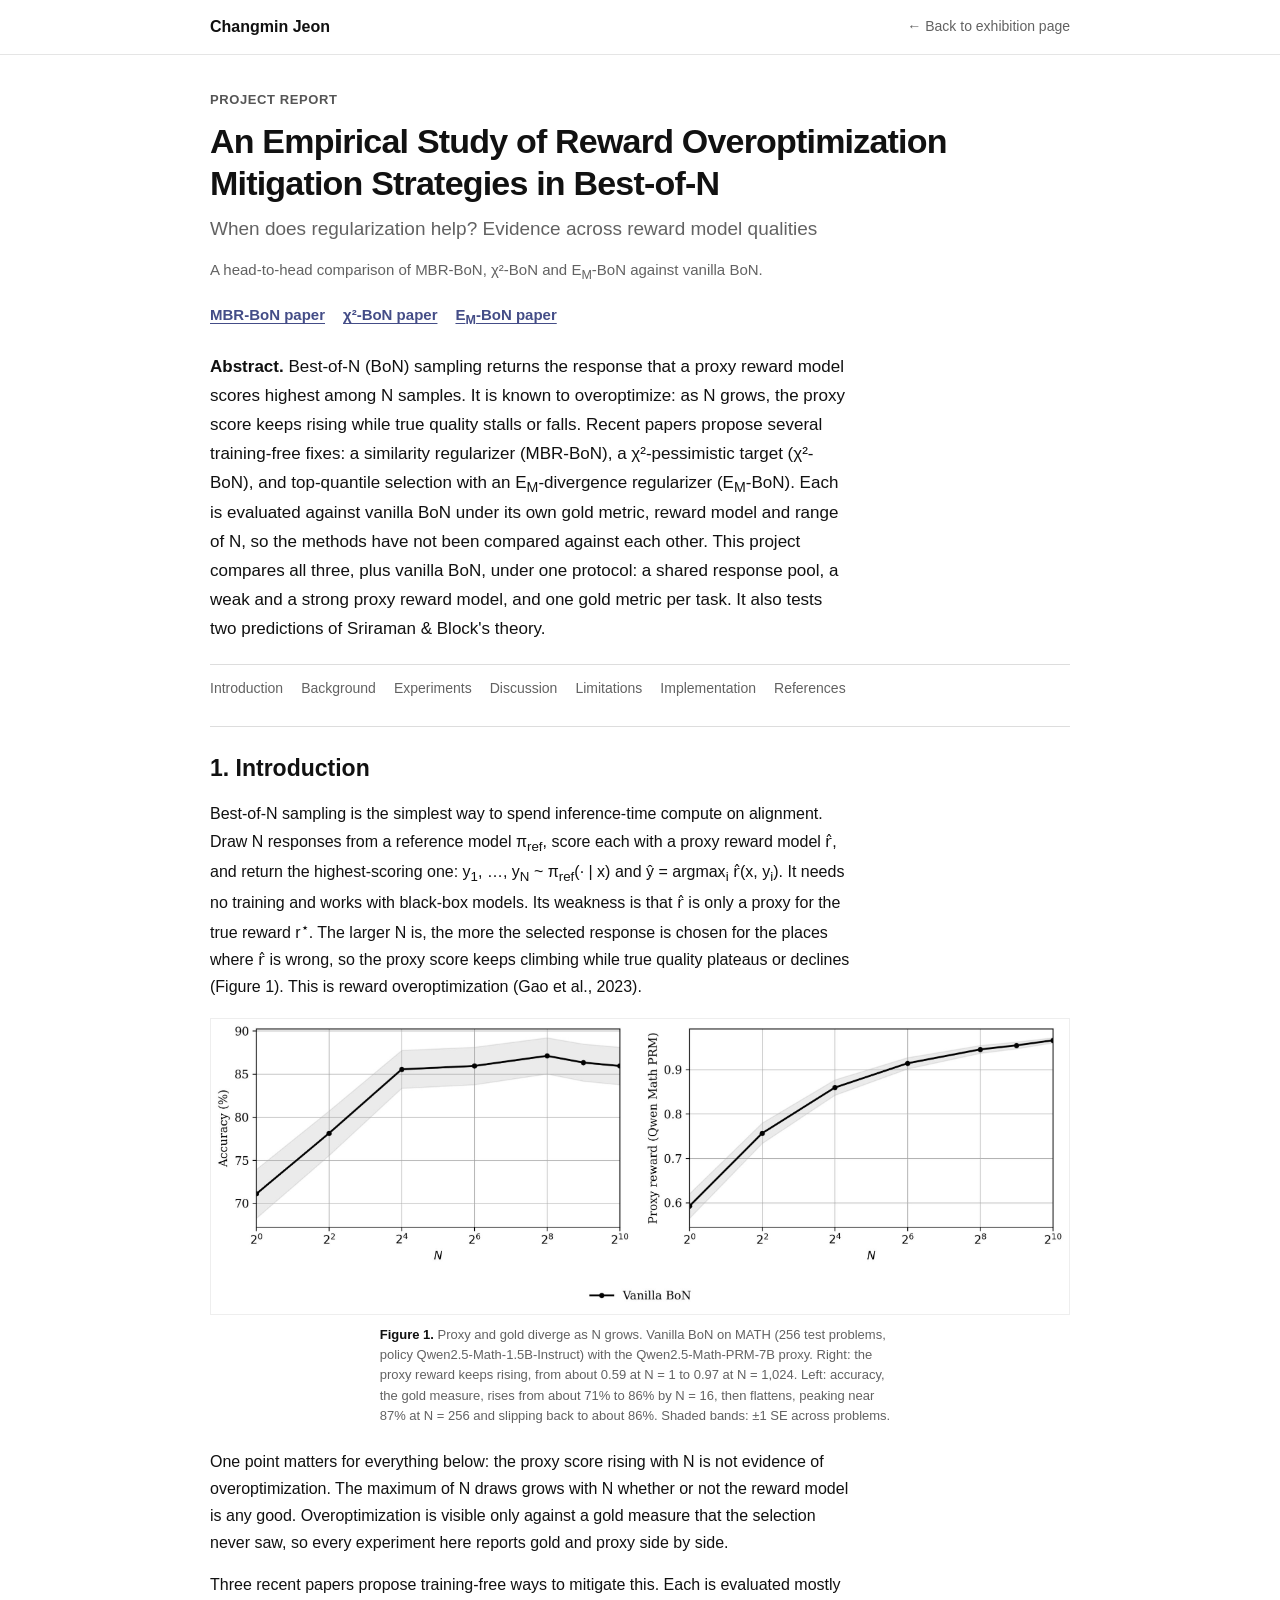
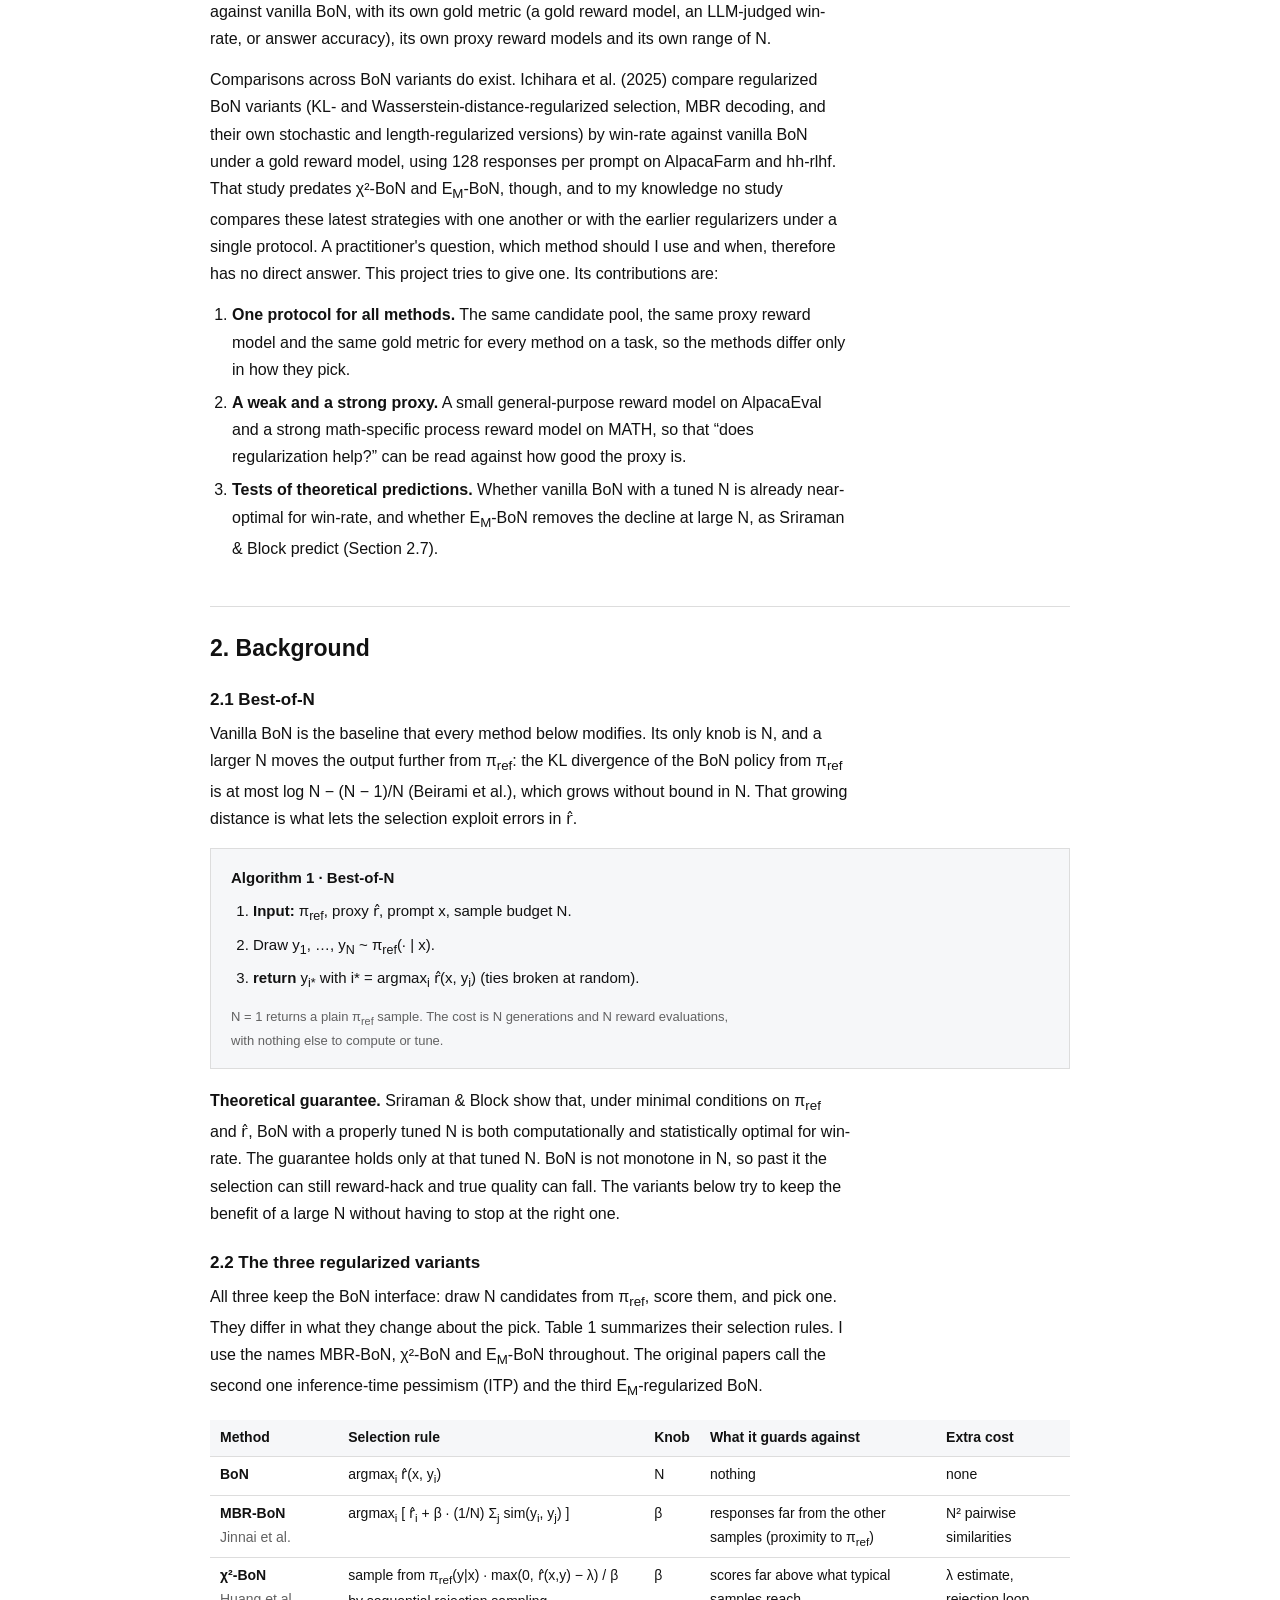
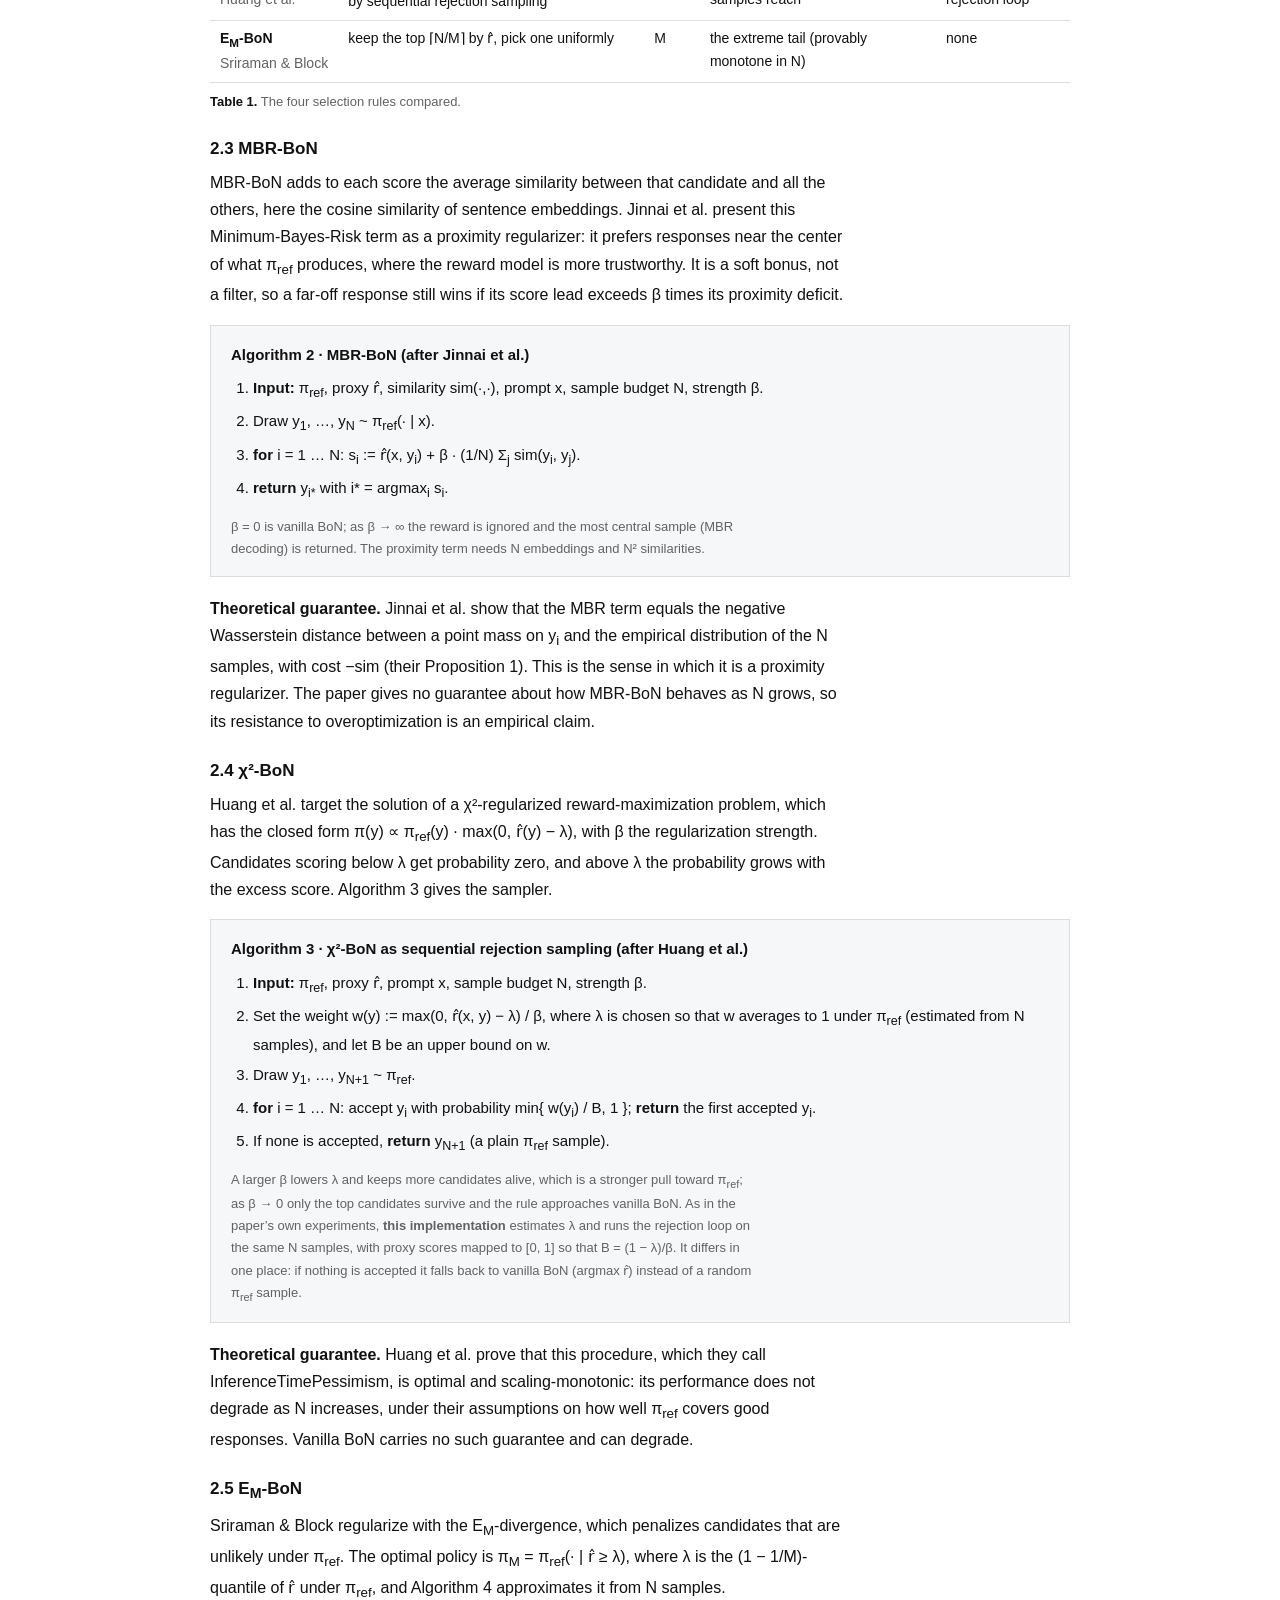
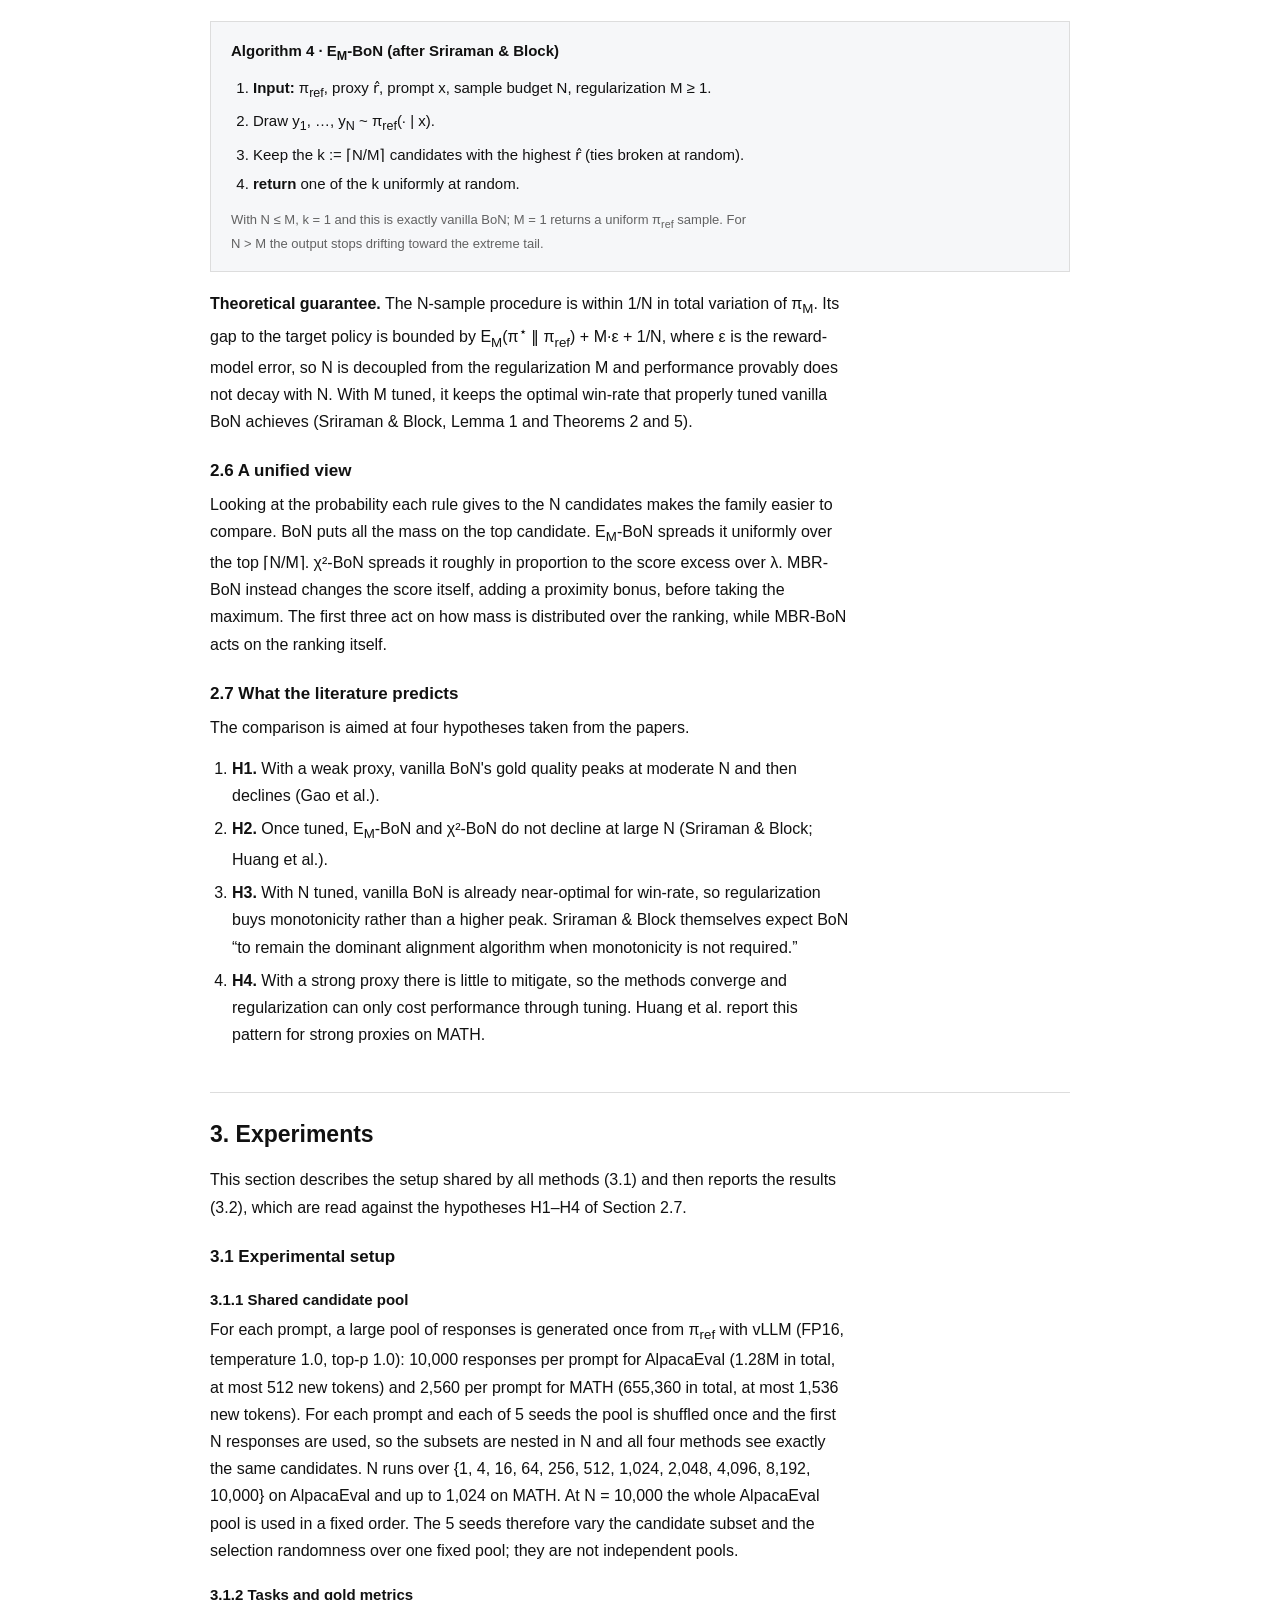
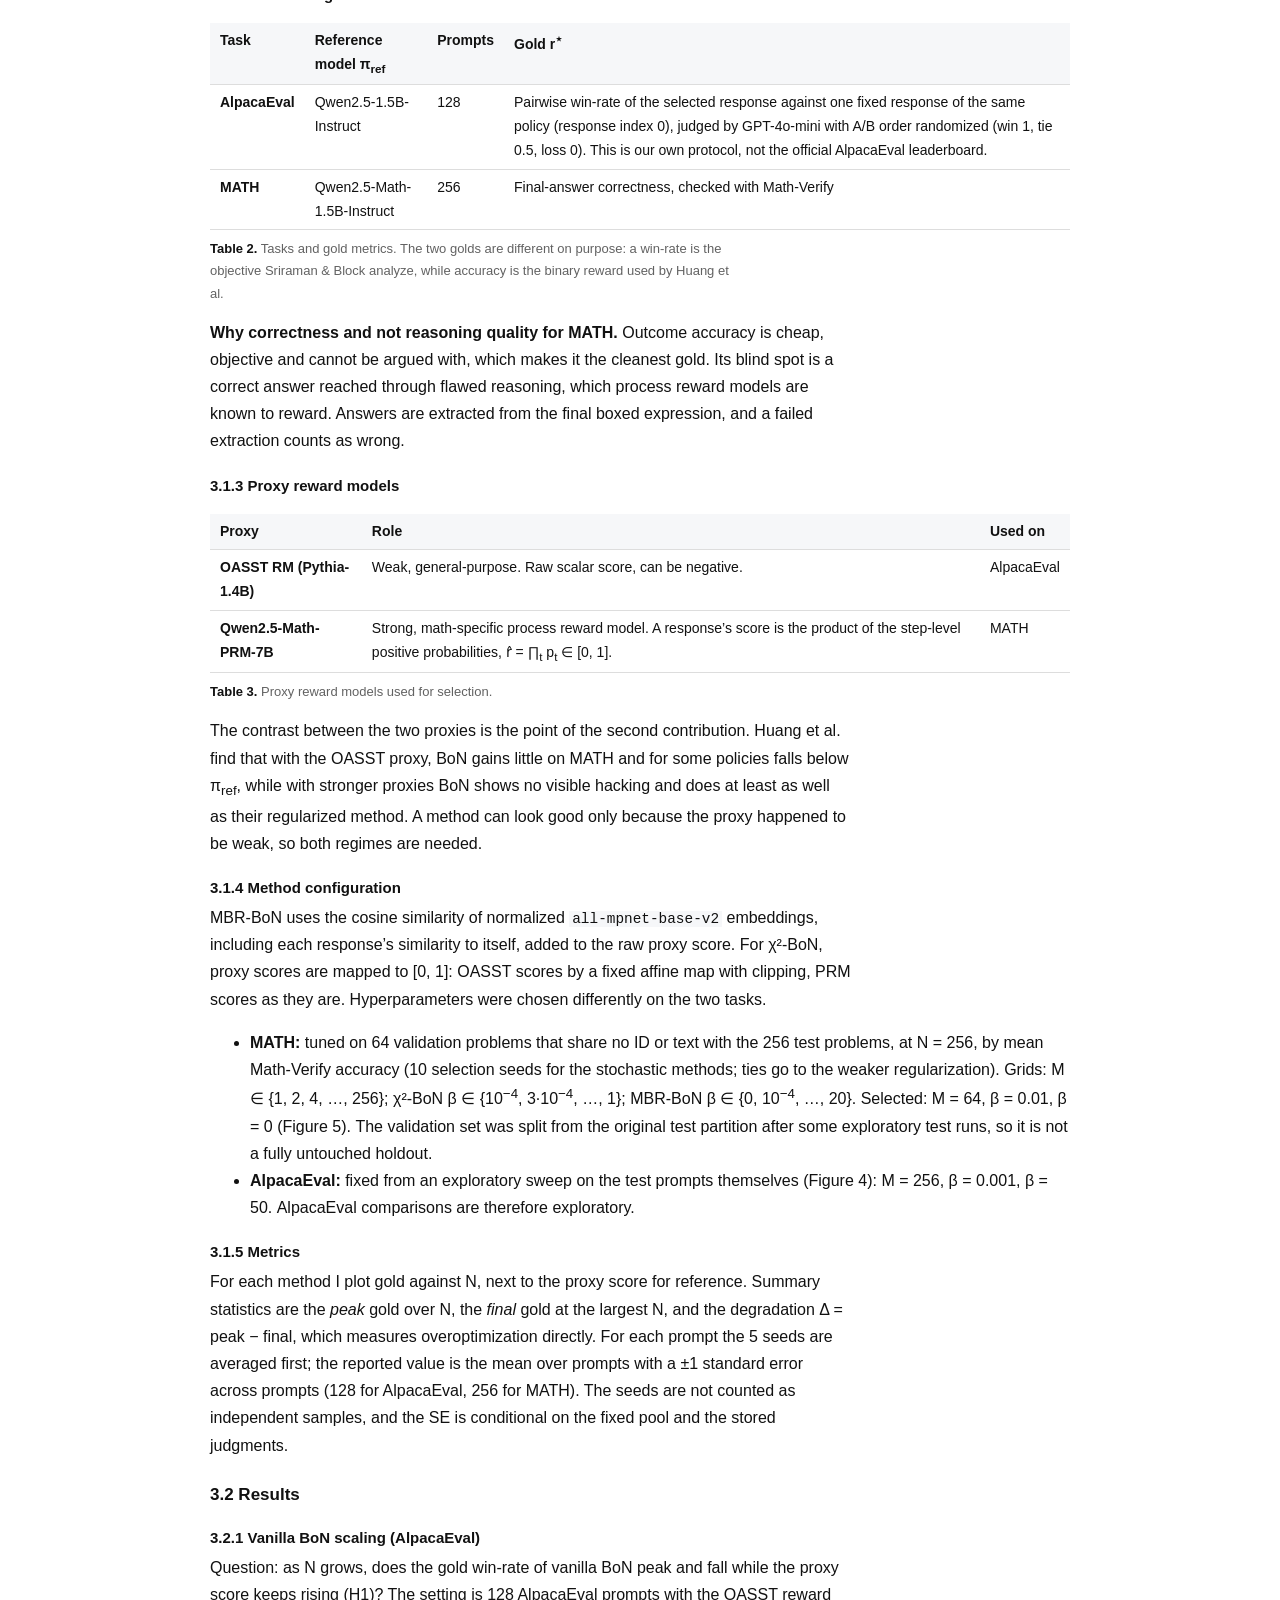
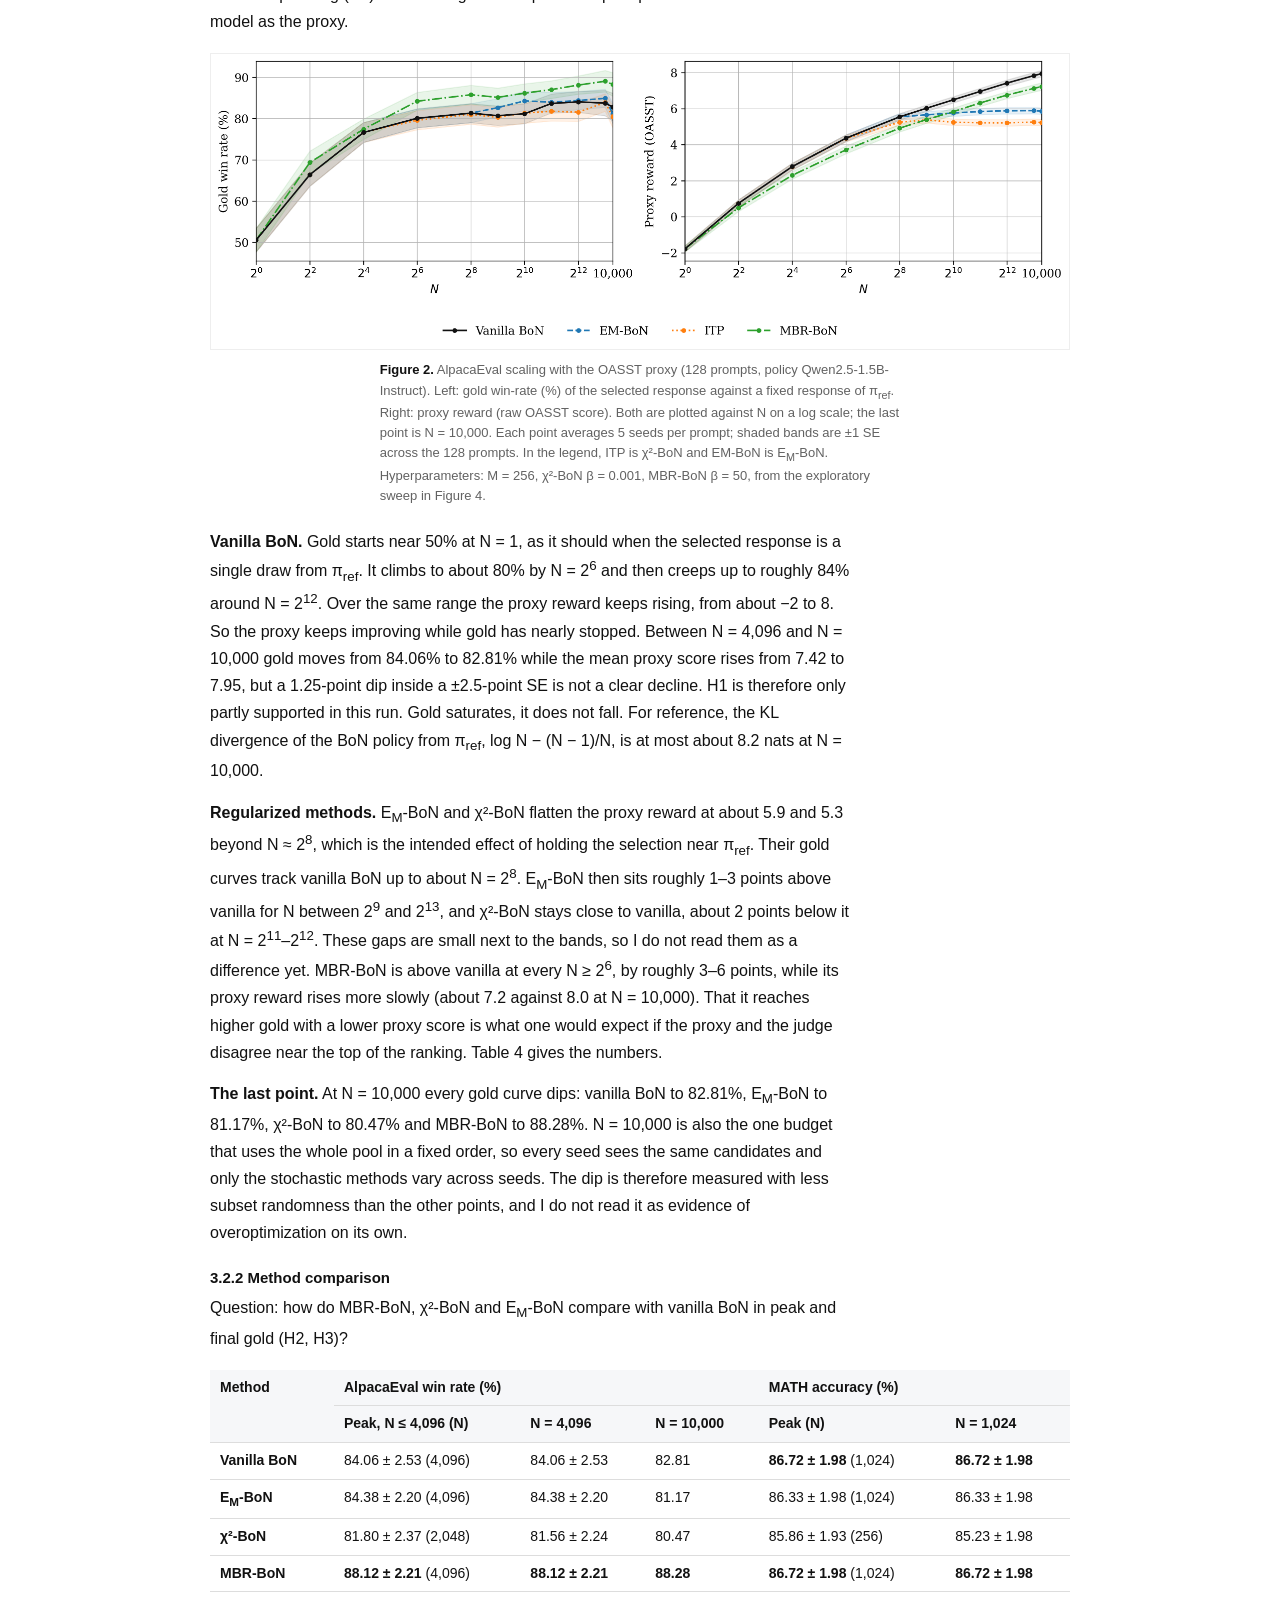
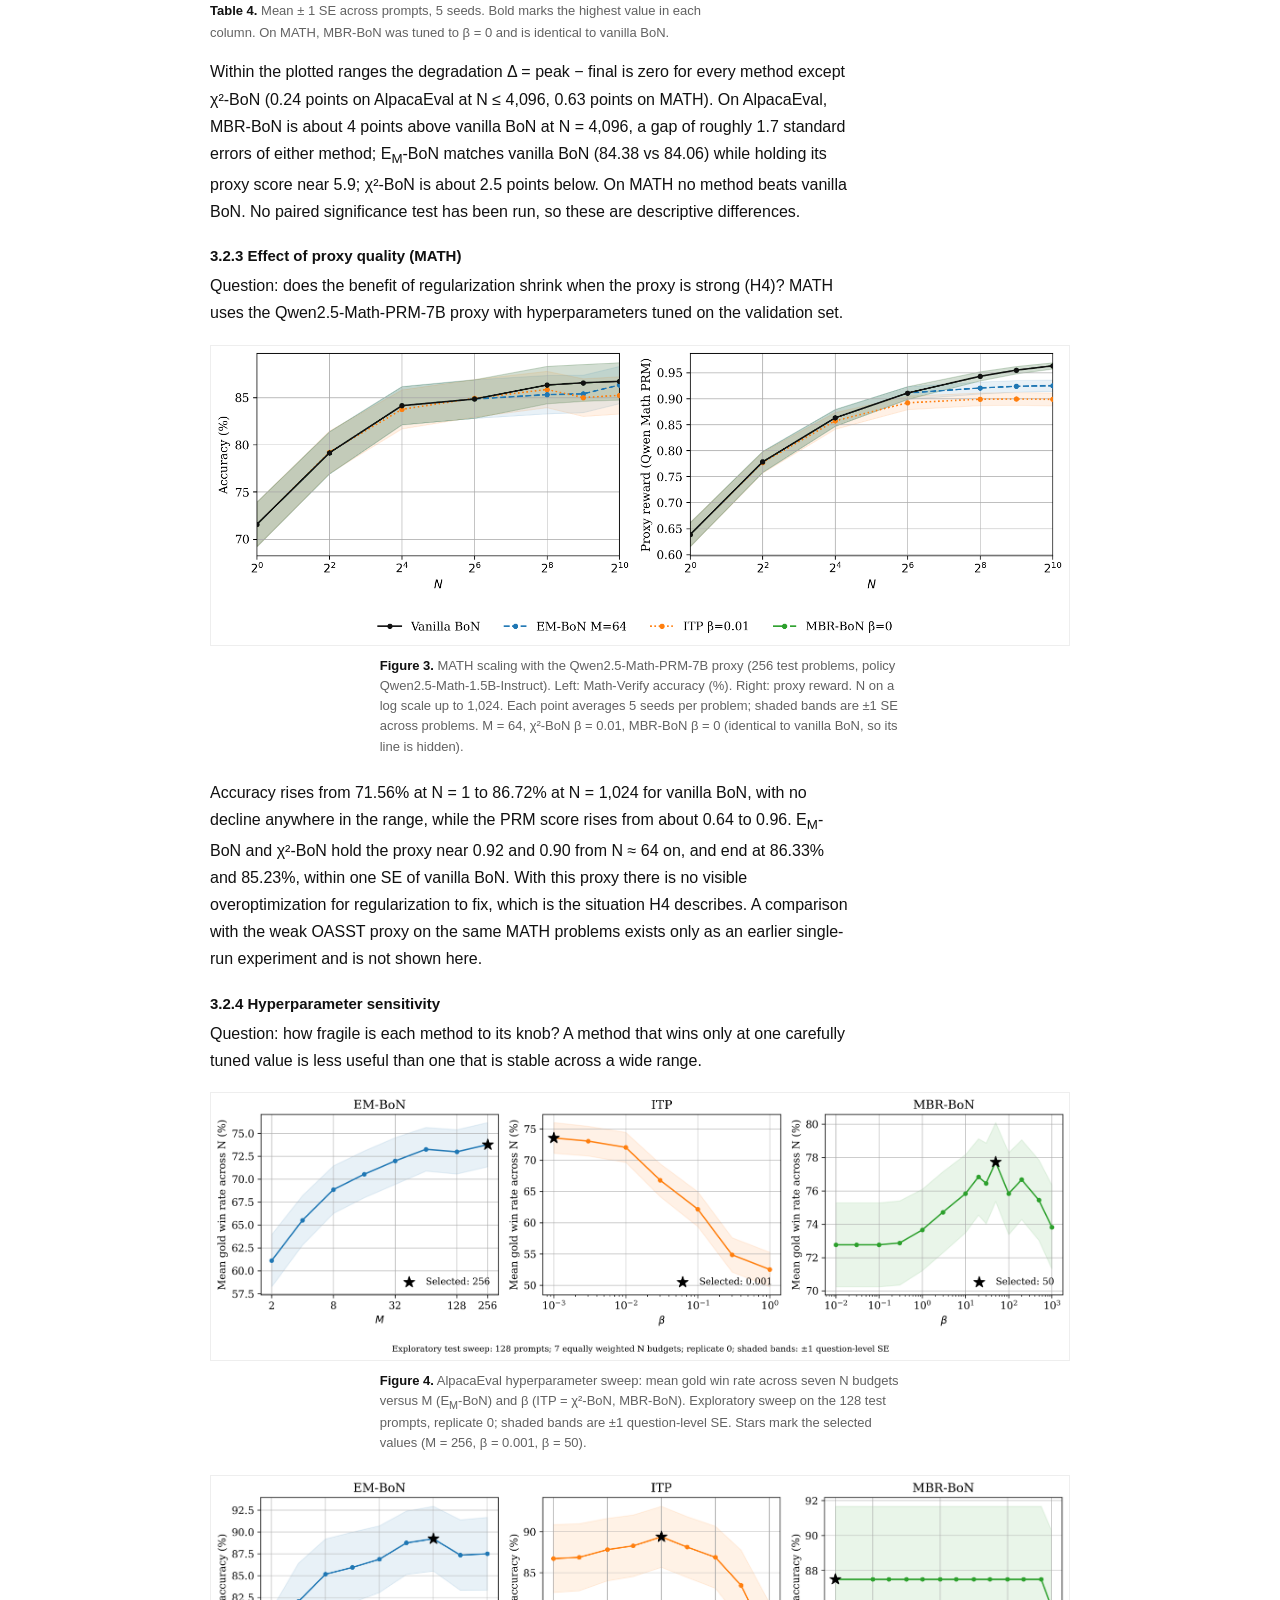
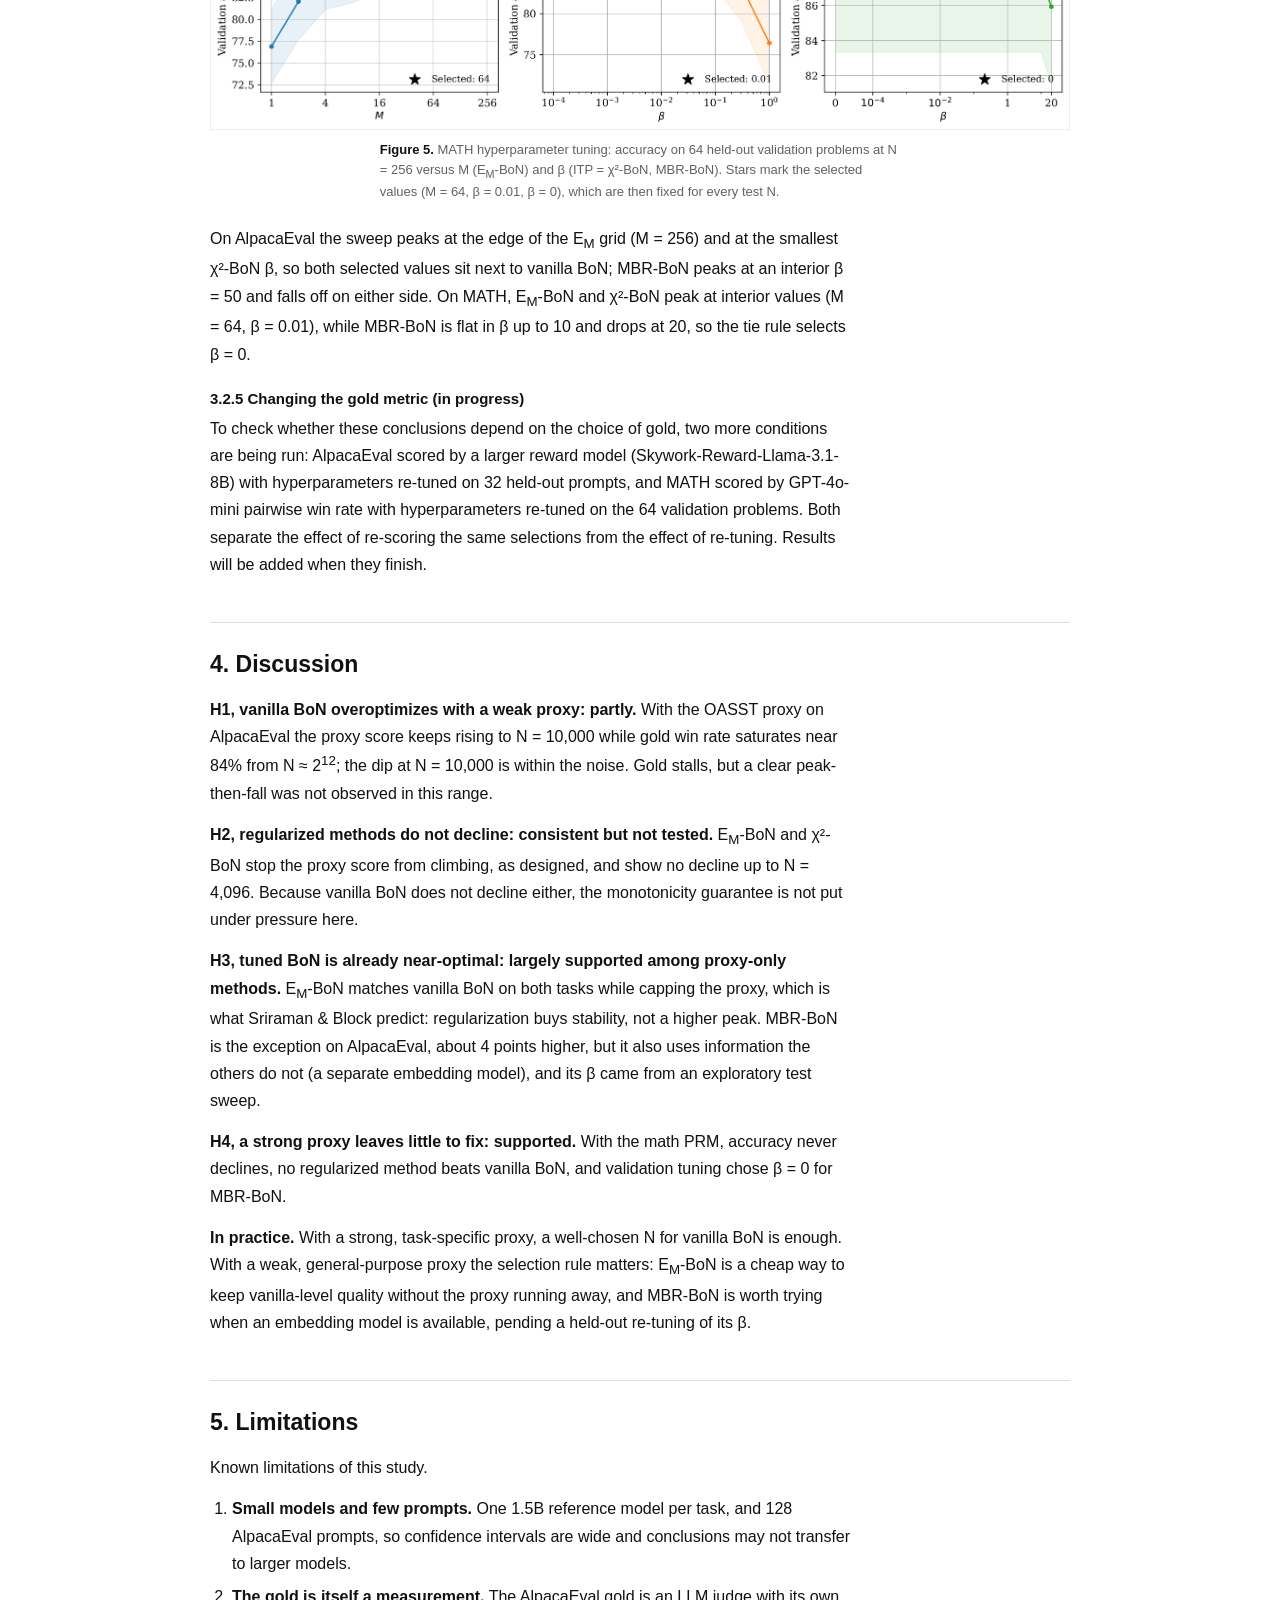
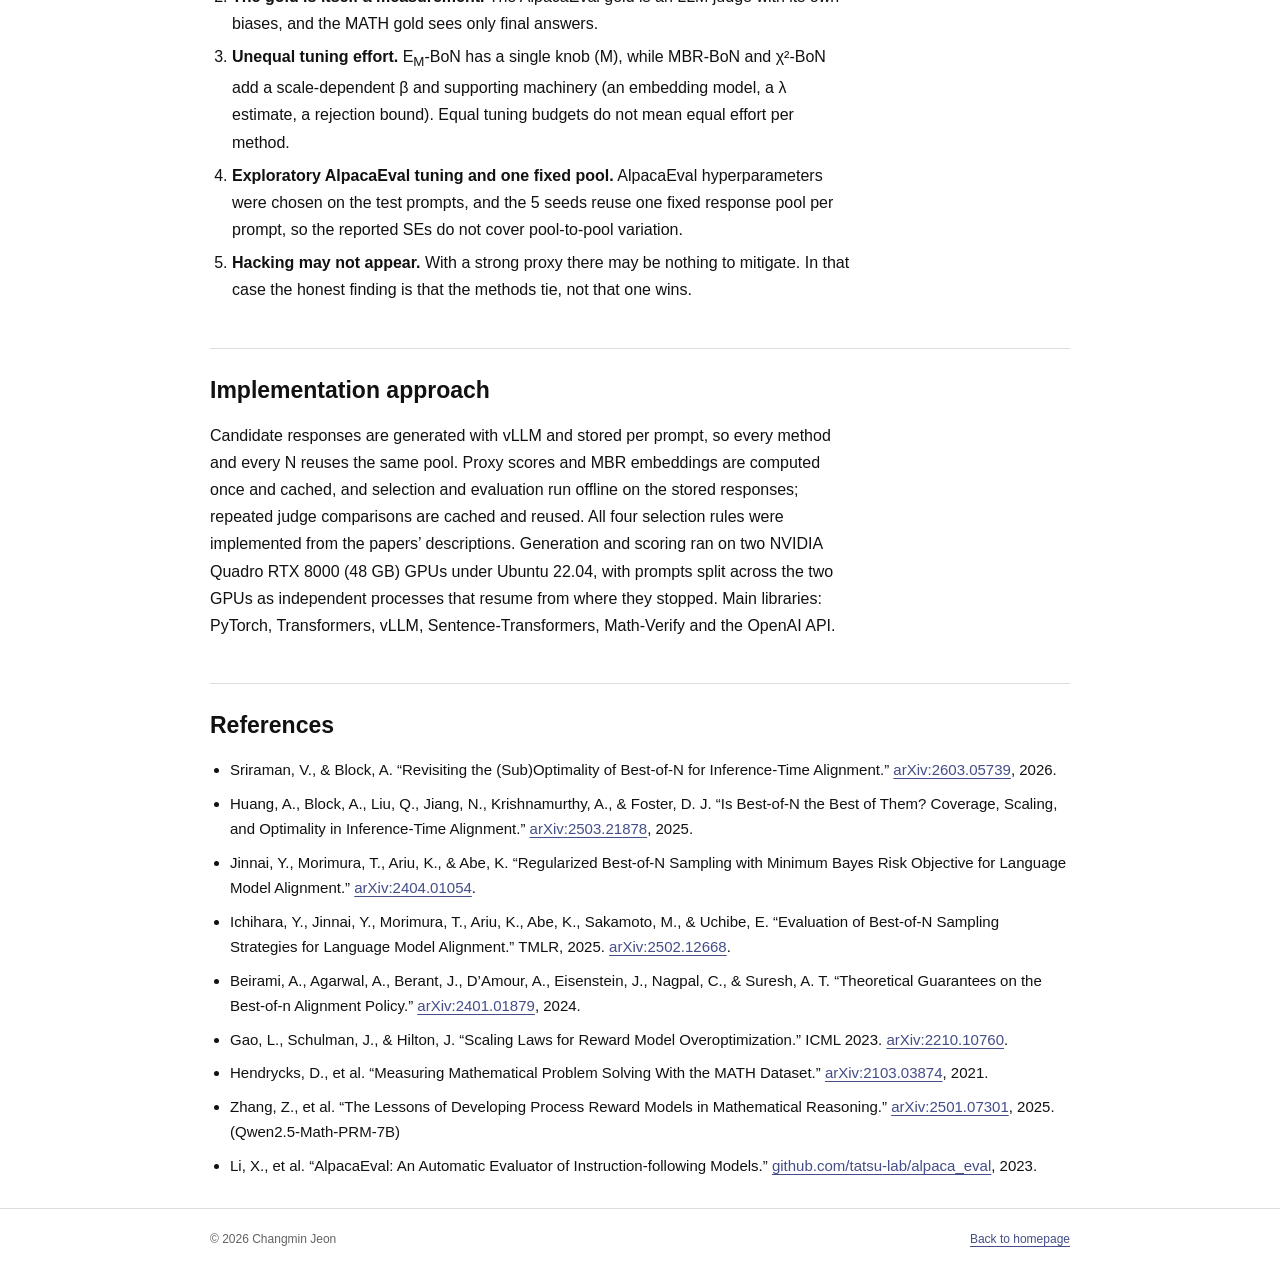
==== commit 9f610fc2: "BoN report: MATH prompt count shown as 256 Co-Authored-By: Claude Opus 5.5 <noreply@anthropic.com> C" ====
--- a/bon.html
+++ b/bon.html
@@ -214,7 +214,7 @@
         <thead><tr><th>Task</th><th>Reference model π<sub>ref</sub></th><th>Prompts</th><th>Gold r<sup>⋆</sup></th></tr></thead>
         <tbody>
           <tr><td>AlpacaEval</td><td>Qwen2.5-1.5B-Instruct</td><td>128</td><td>Pairwise win-rate of the selected response against one fixed response of the same policy (response index 0), judged by GPT-4o-mini with A/B order randomized (win 1, tie 0.5, loss 0). This is our own protocol, not the official AlpacaEval leaderboard.</td></tr>
-          <tr><td>MATH</td><td>Qwen2.5-Math-1.5B-Instruct</td><td>256 test (+ 64 validation)</td><td>Final-answer correctness, checked with Math-Verify</td></tr>
+          <tr><td>MATH</td><td>Qwen2.5-Math-1.5B-Instruct</td><td>256</td><td>Final-answer correctness, checked with Math-Verify</td></tr>
         </tbody>
       </table>
     </div>
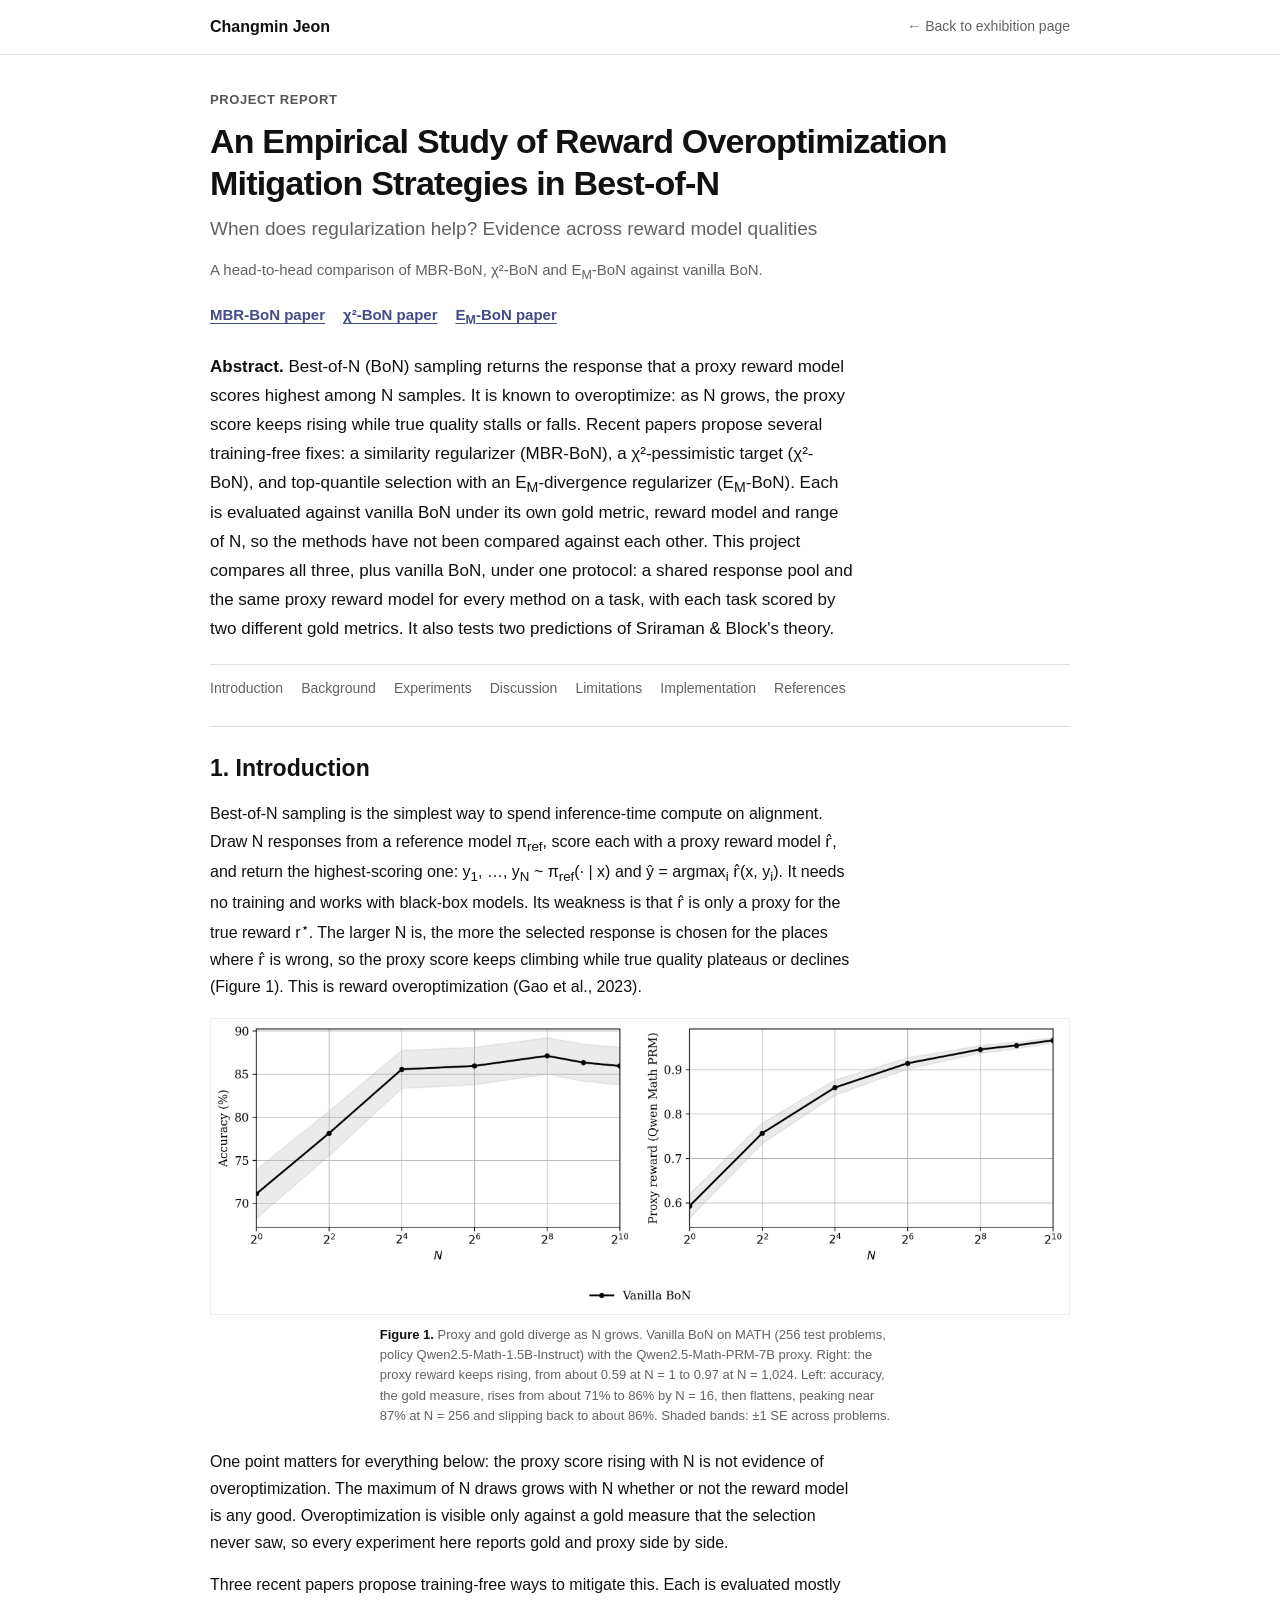
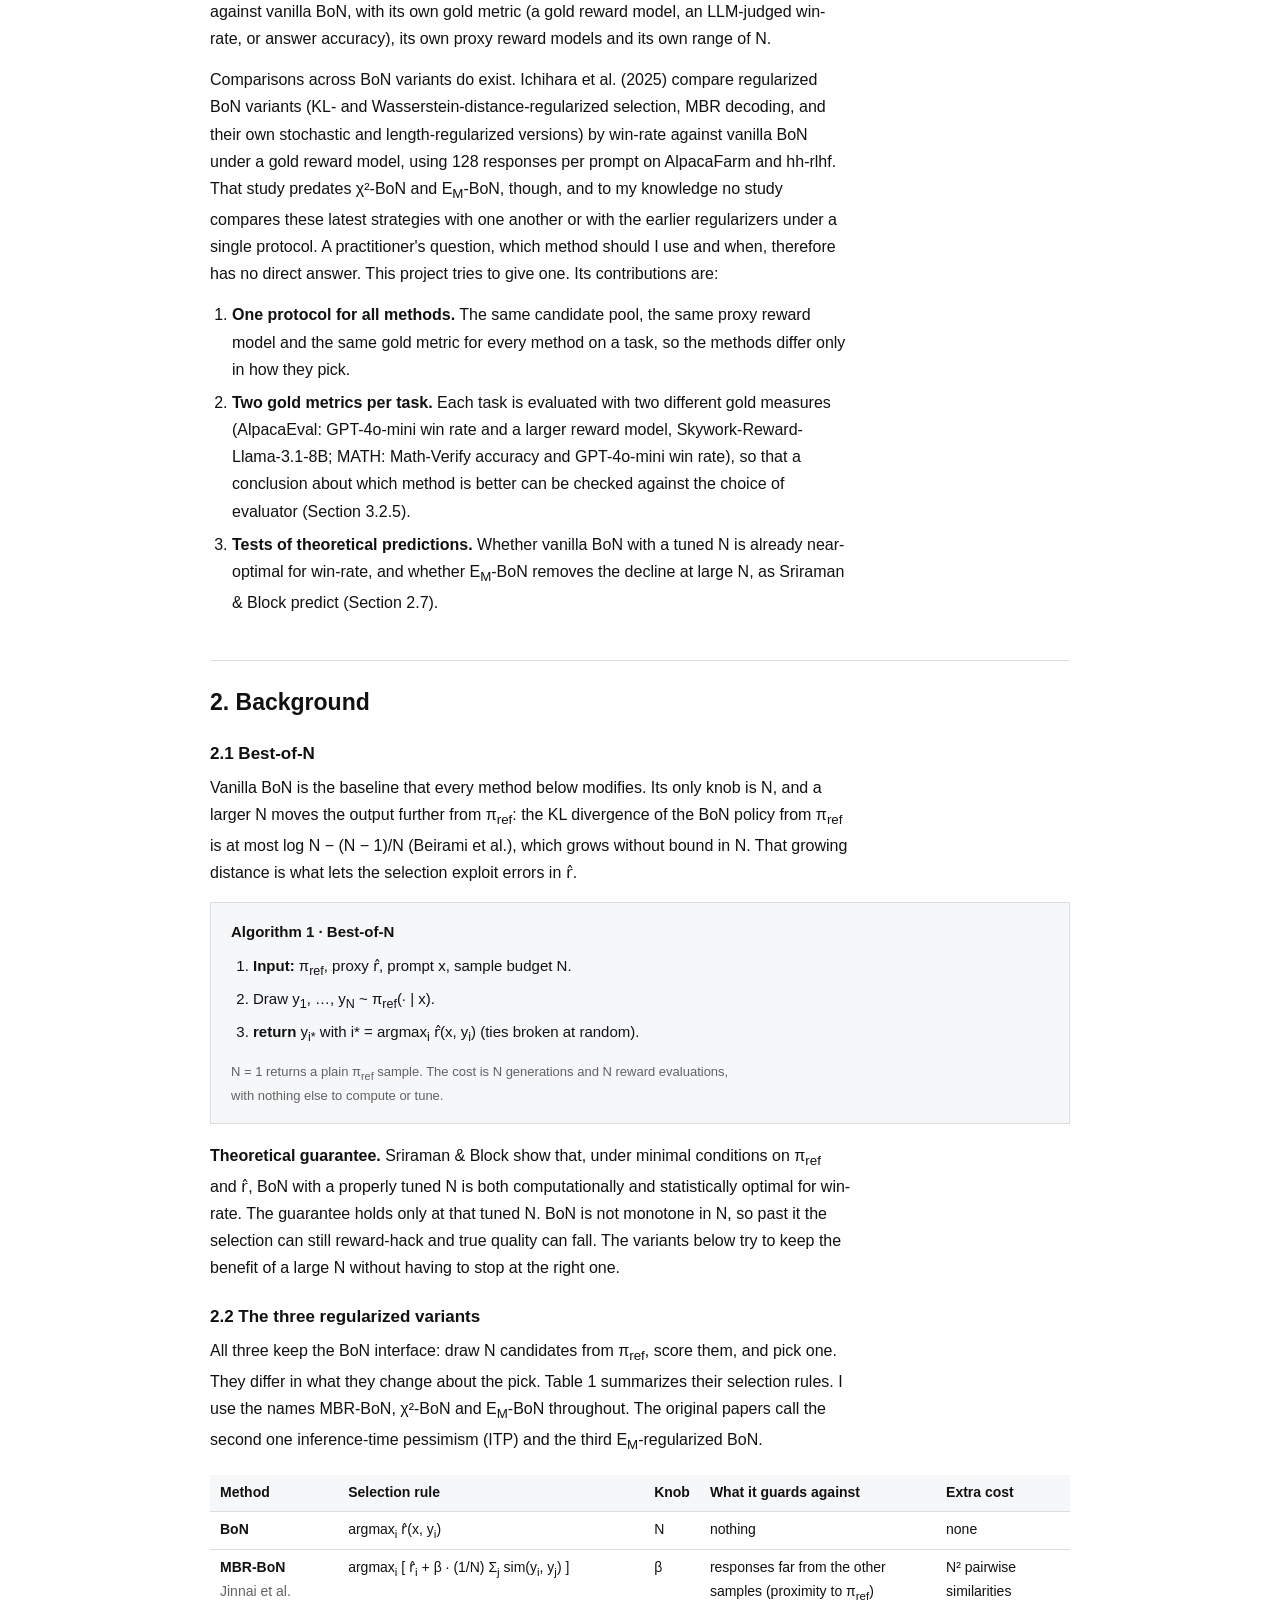
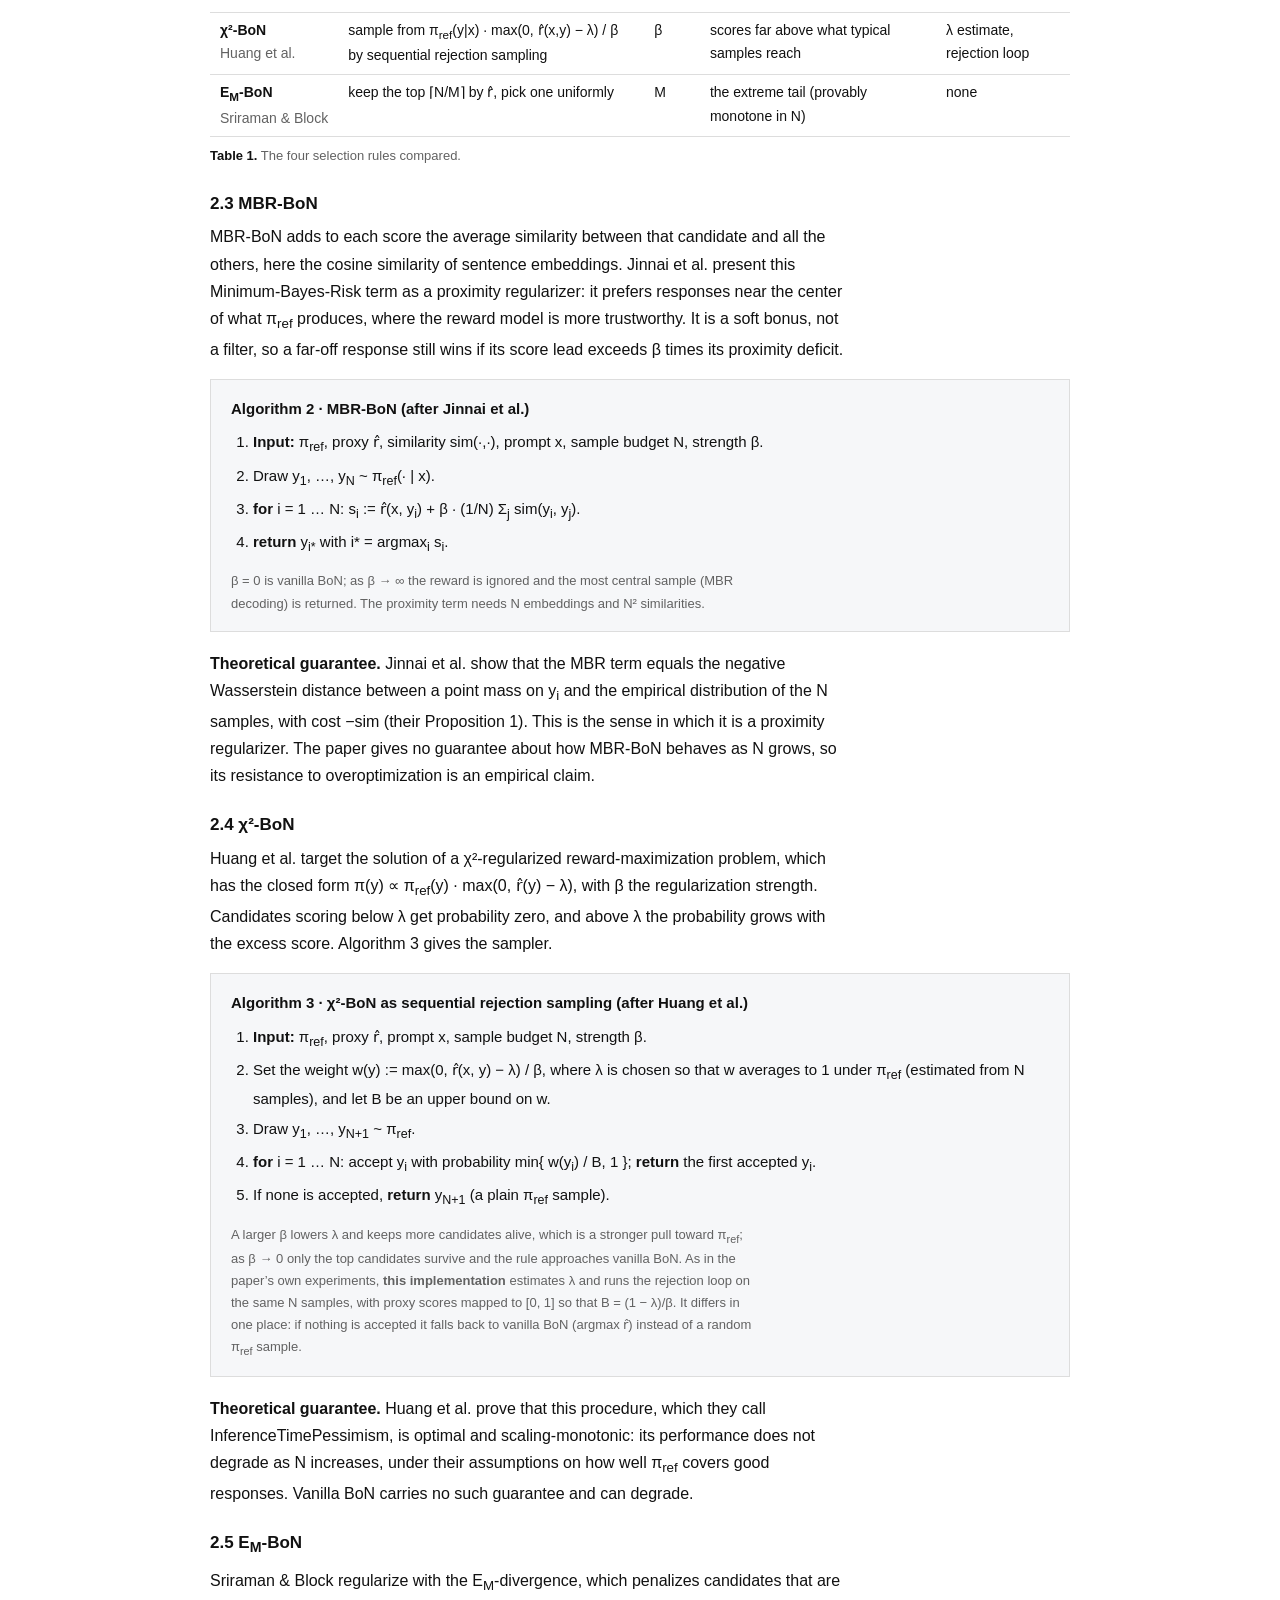
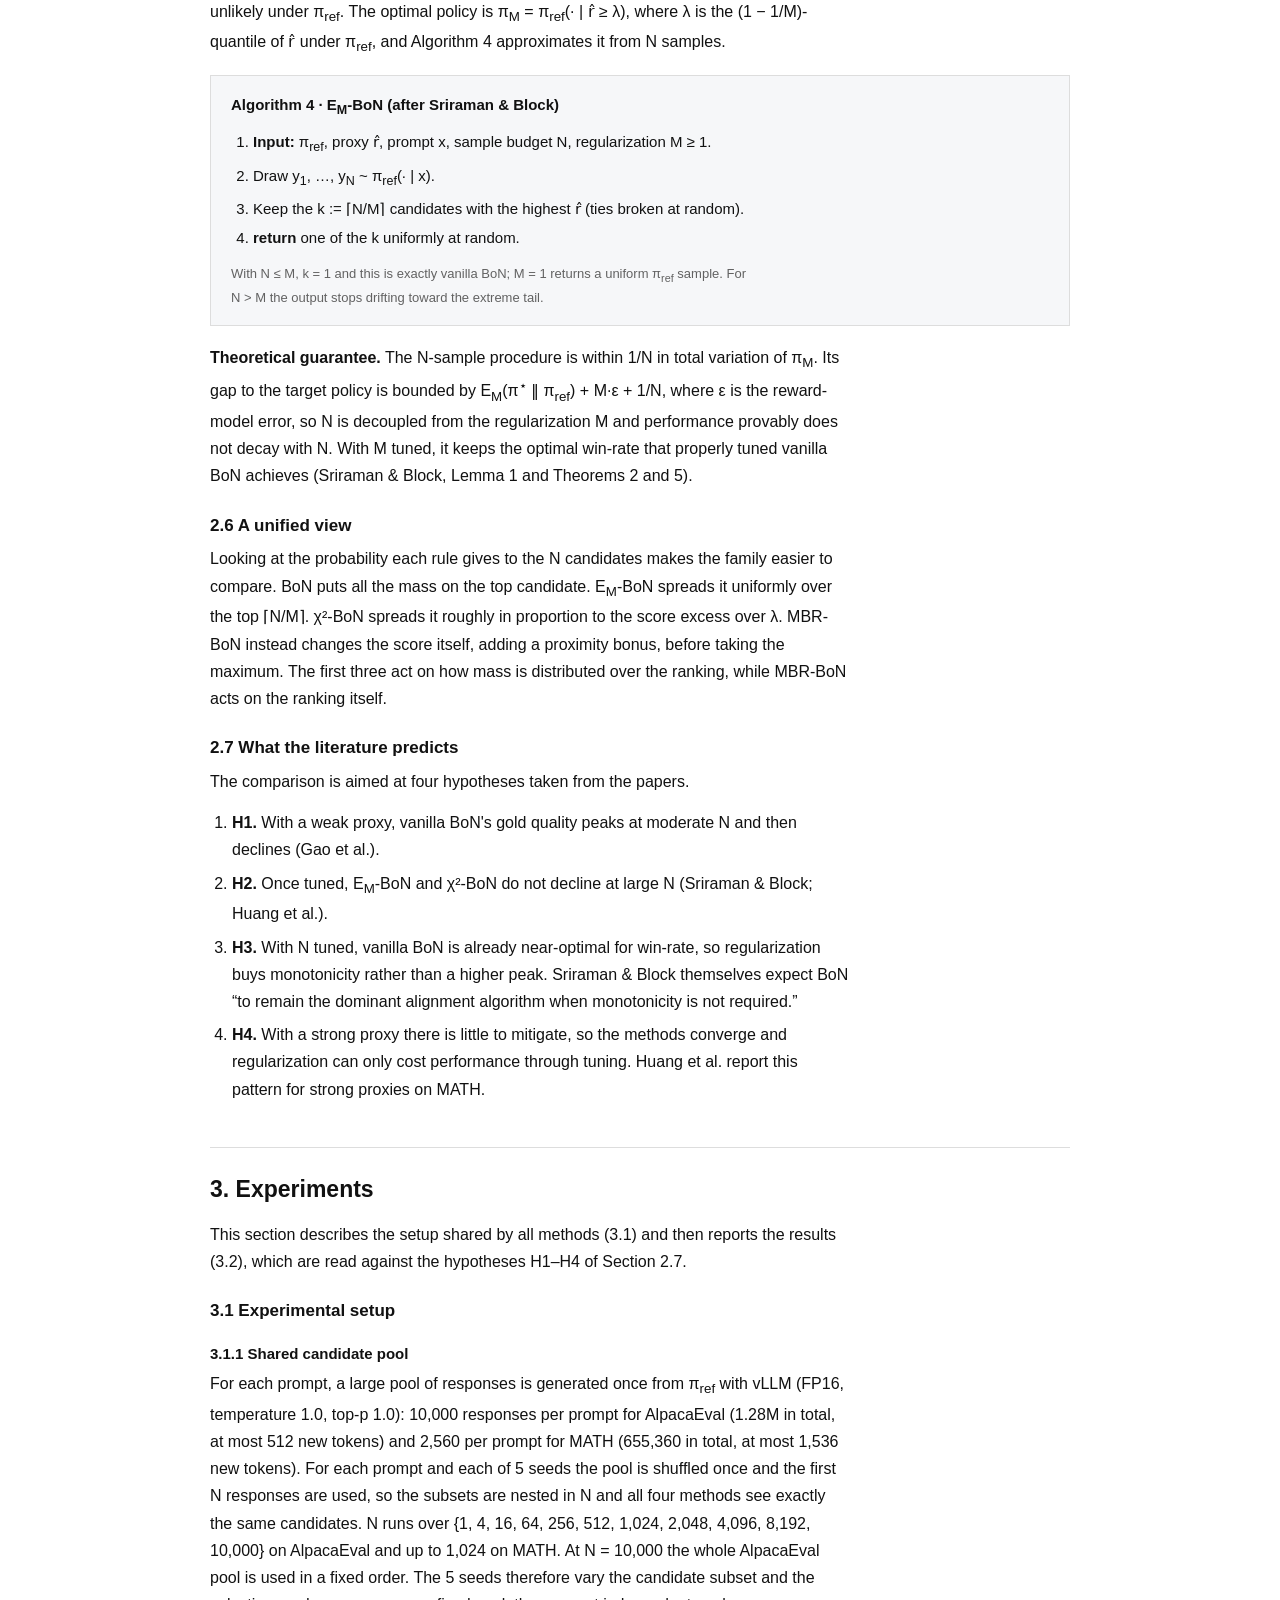
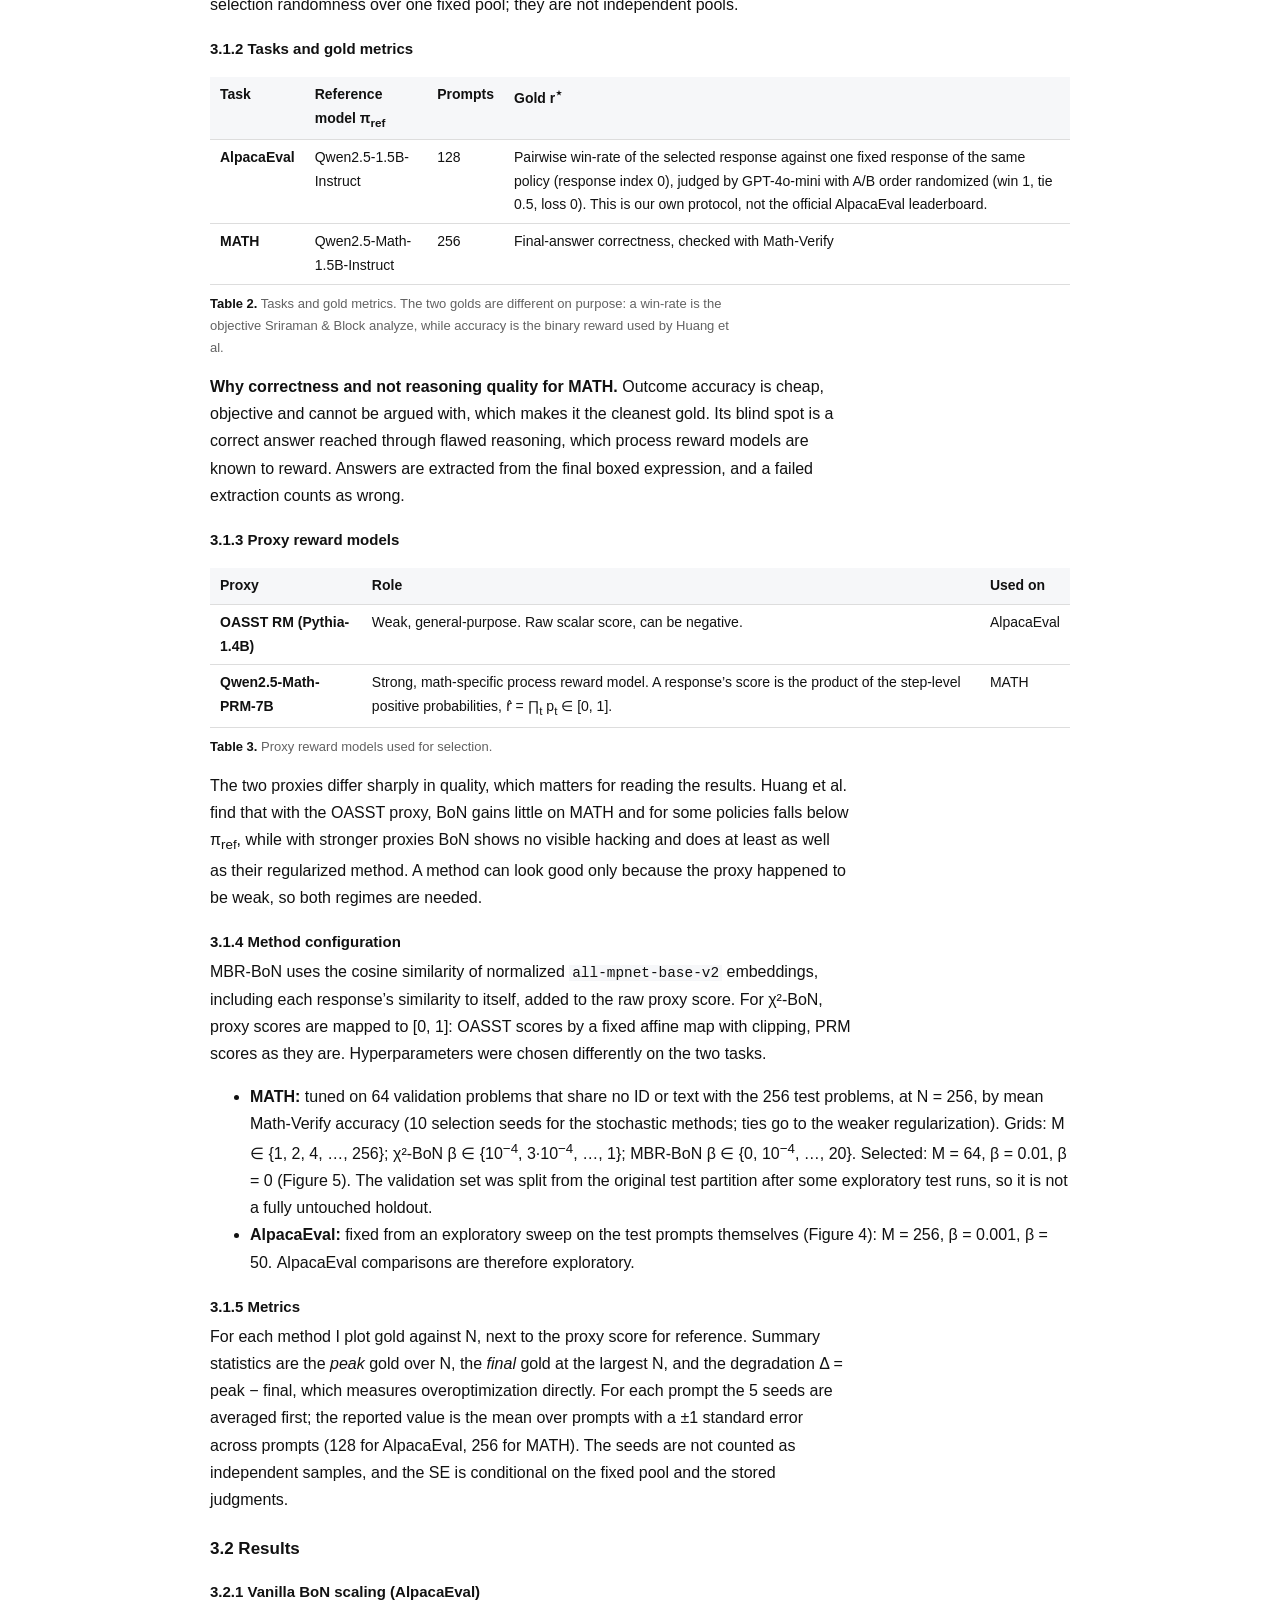
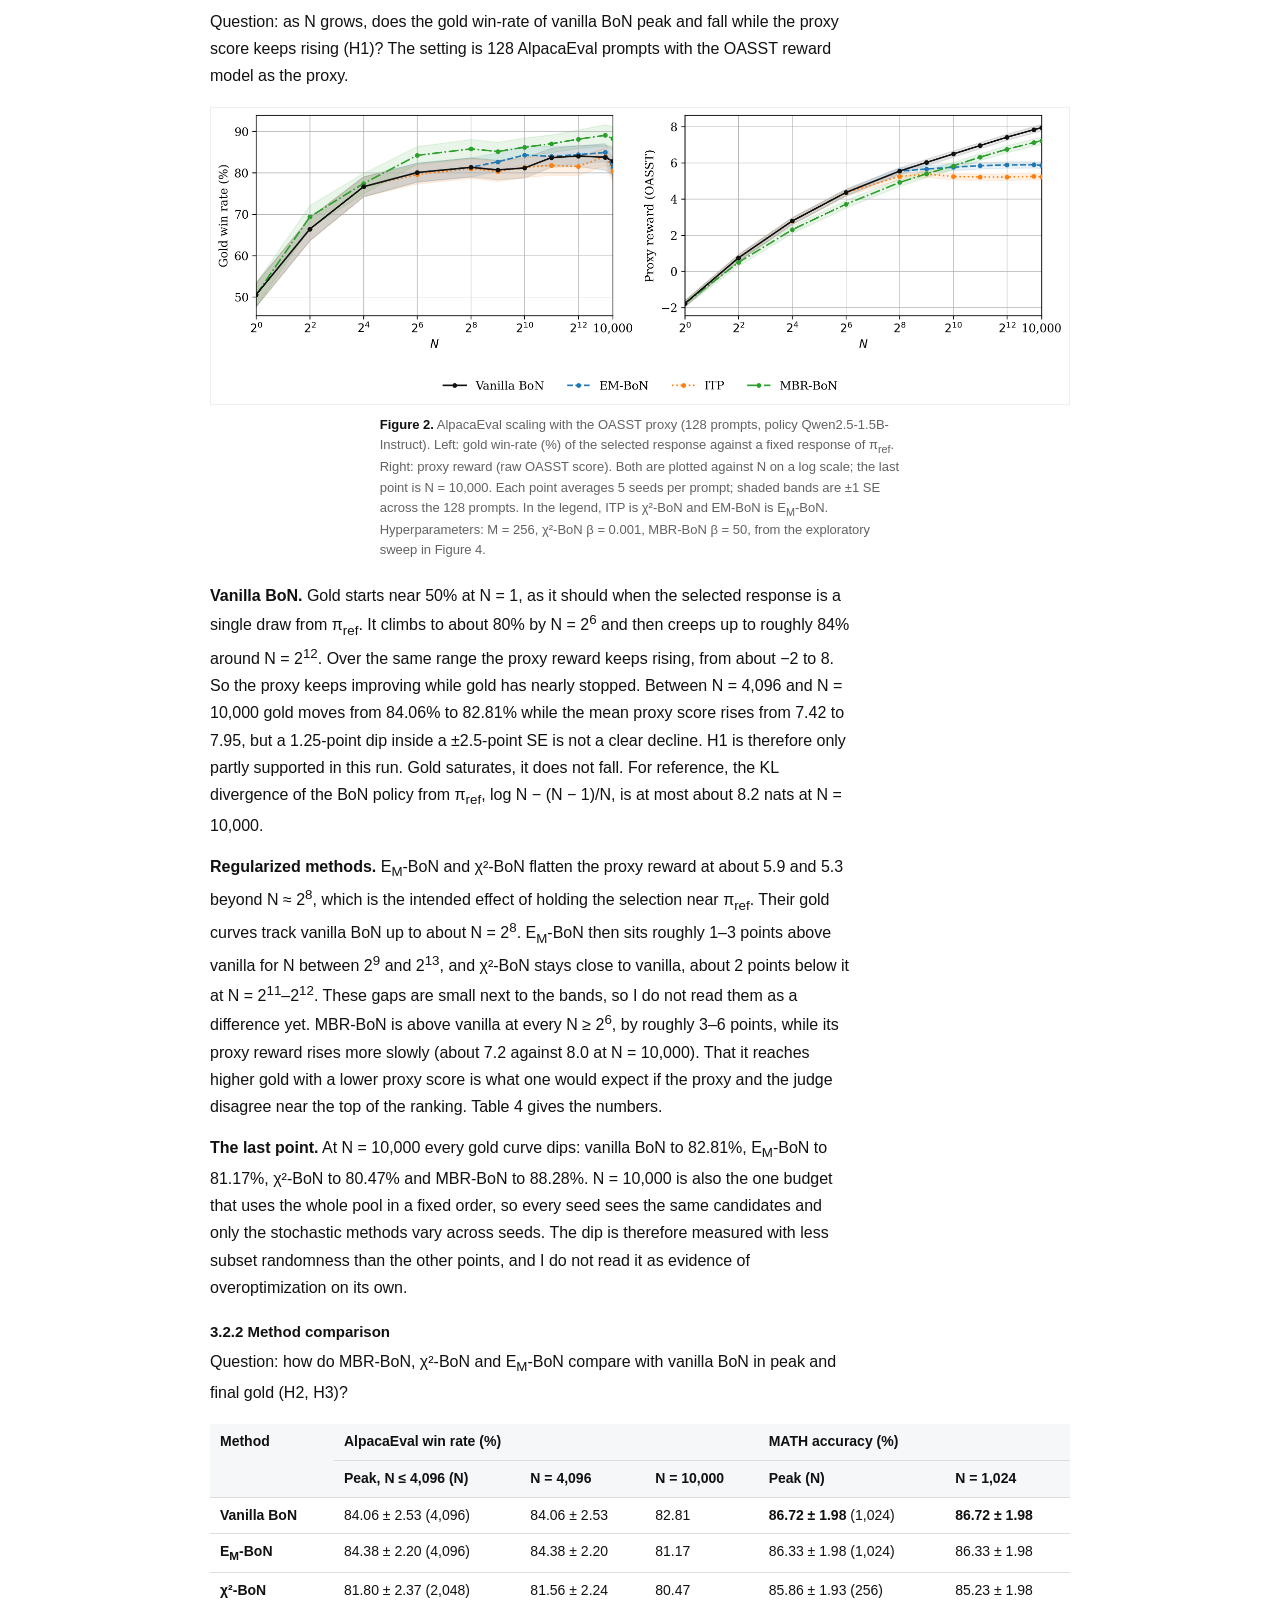
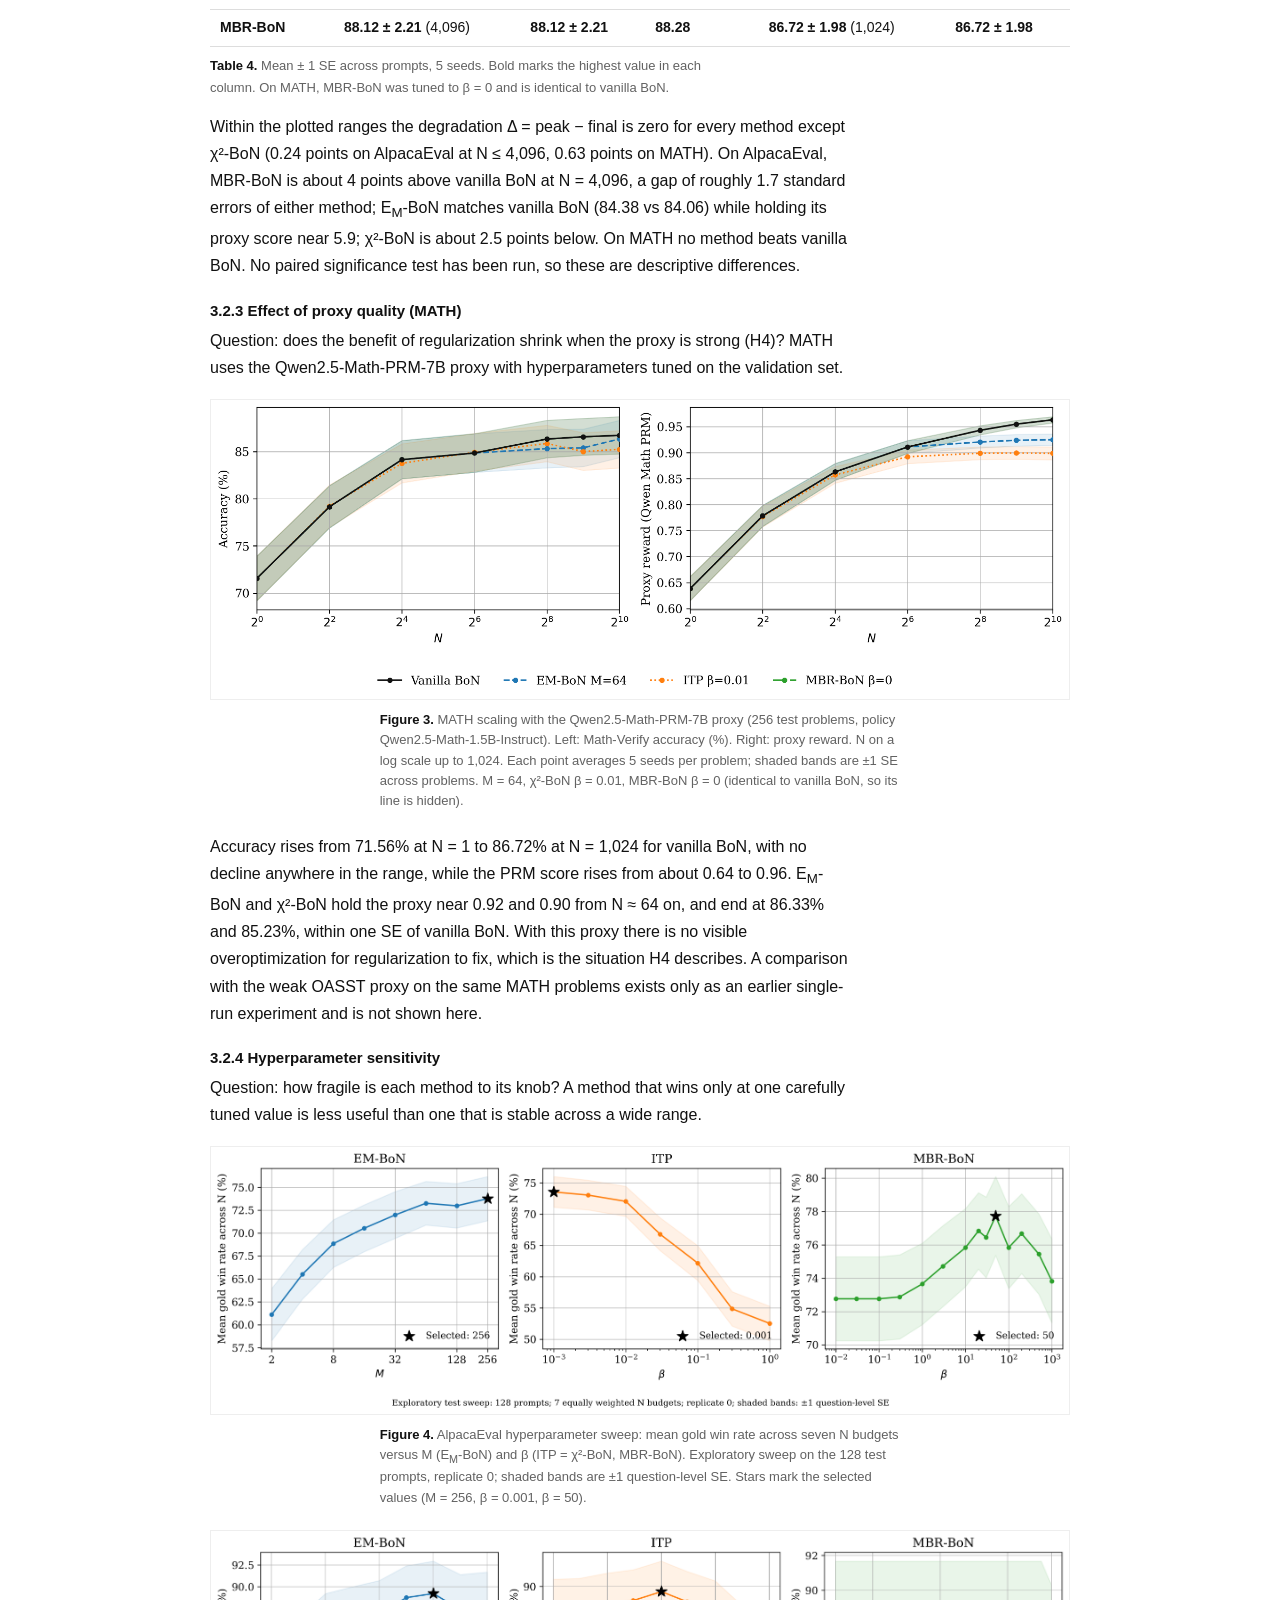
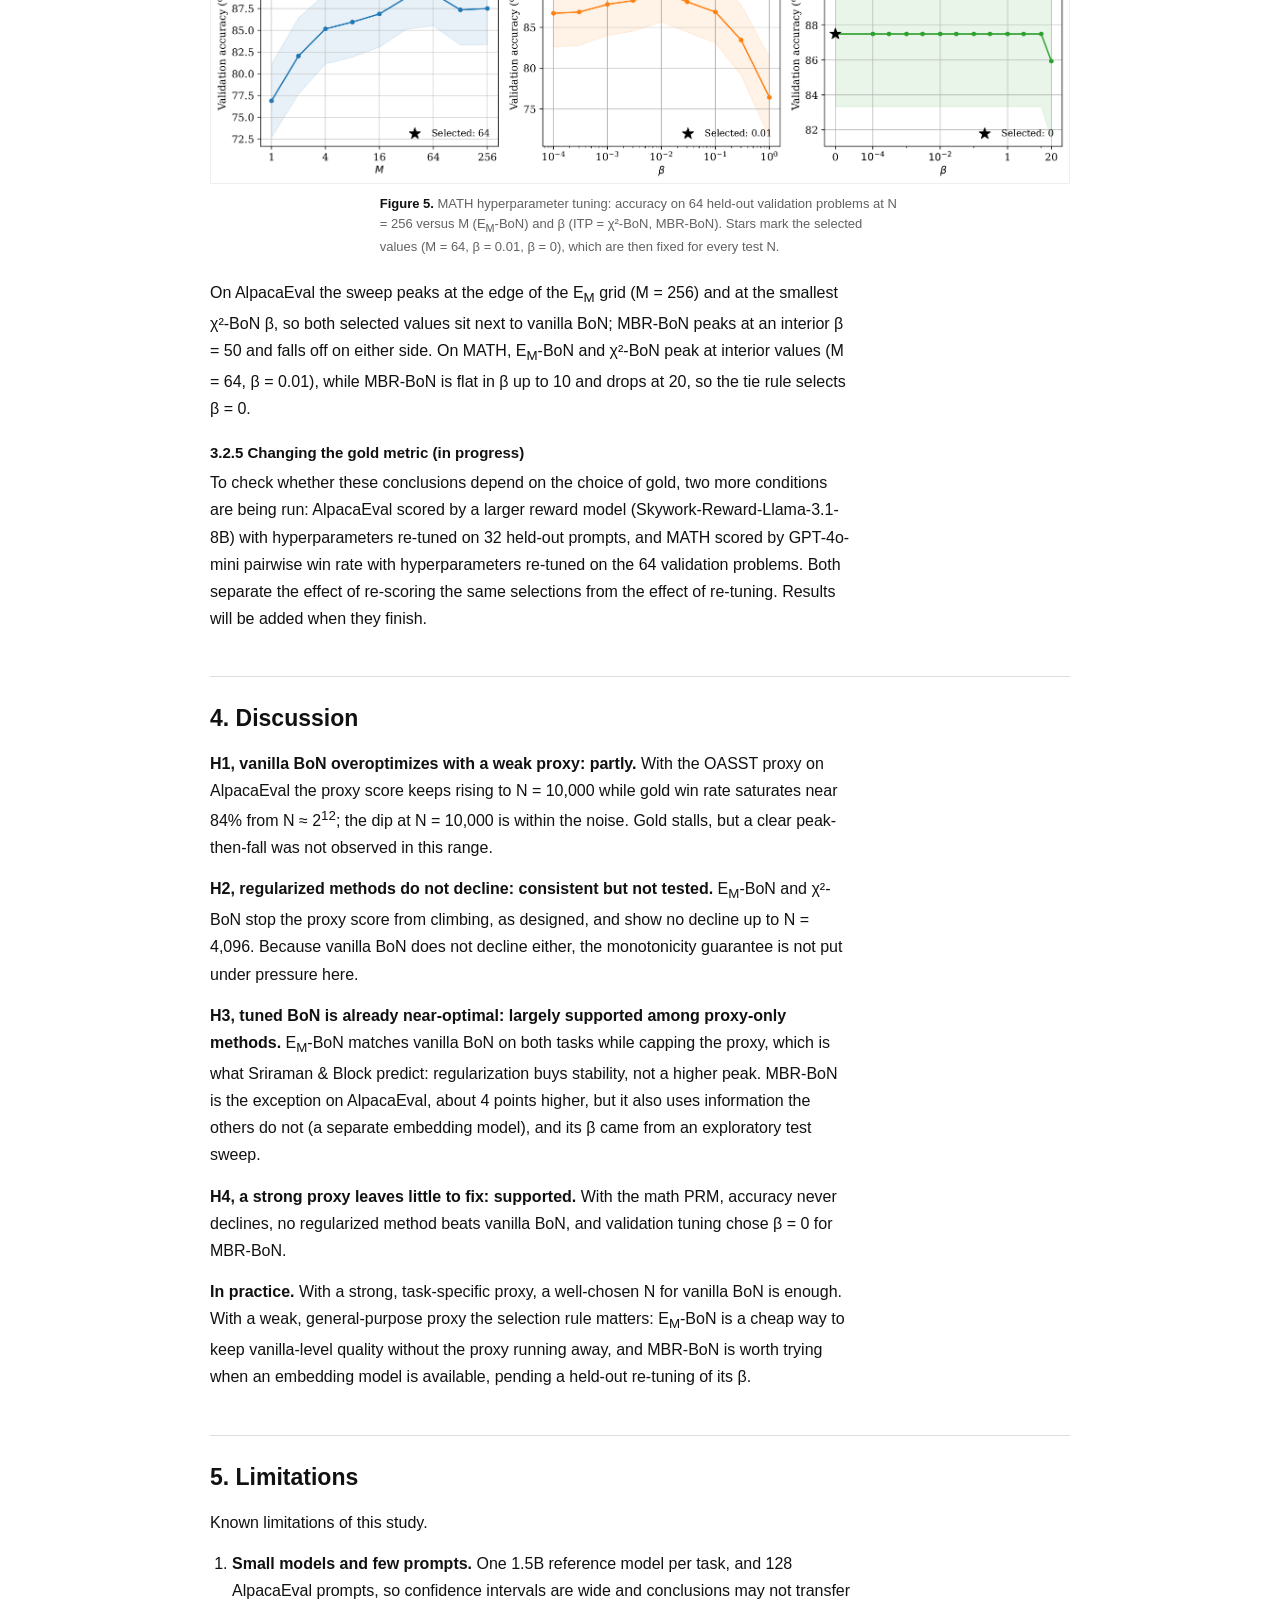
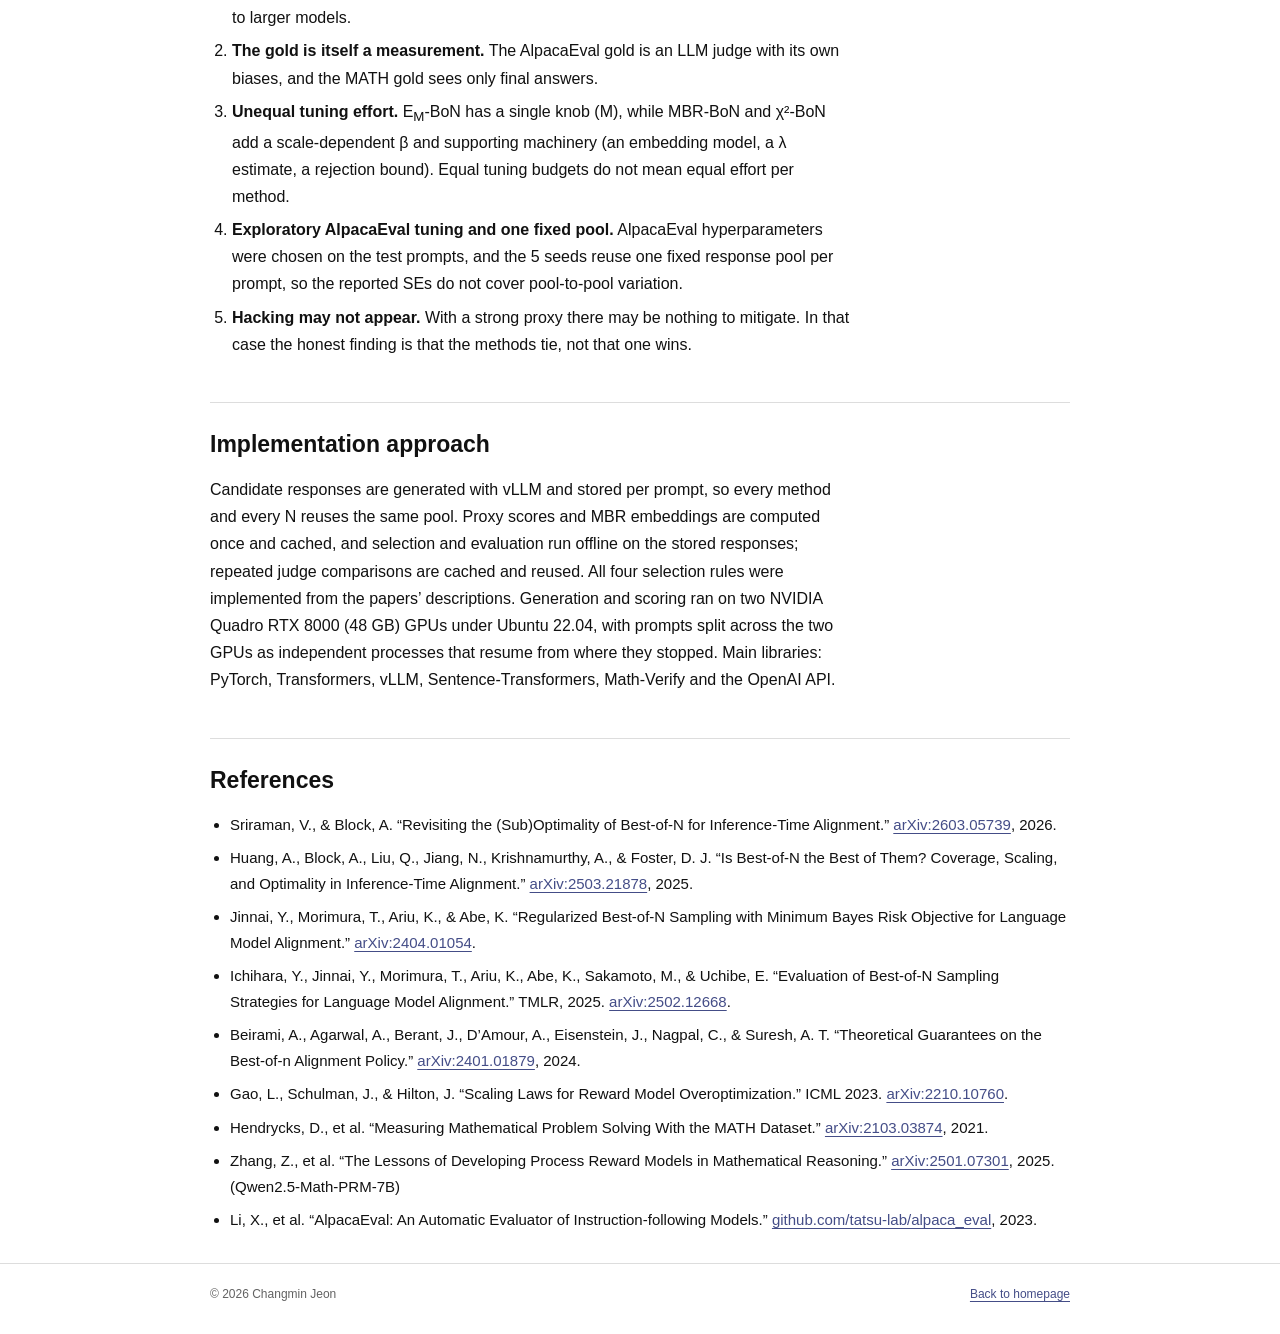
==== commit 2419ea81: "BoN report: second contribution is evaluation with two gold metrics per task Co-Authored-By: Claude " ====
--- a/bon.html
+++ b/bon.html
@@ -93,7 +93,7 @@
       <a href="https://arxiv.org/abs/2503.21878" target="_blank" rel="noopener">χ²-BoN paper</a>
       <a href="https://arxiv.org/abs/2603.05739" target="_blank" rel="noopener">E<sub>M</sub>-BoN paper</a>
     </div>
-    <p class="lede"><span class="label">Abstract.</span> Best-of-N (BoN) sampling returns the response that a proxy reward model scores highest among N samples. It is known to overoptimize: as N grows, the proxy score keeps rising while true quality stalls or falls. Recent papers propose several training-free fixes: a similarity regularizer (MBR-BoN), a χ²-pessimistic target (χ²-BoN), and top-quantile selection with an E<sub>M</sub>-divergence regularizer (E<sub>M</sub>-BoN). Each is evaluated against vanilla BoN under its own gold metric, reward model and range of N, so the methods have not been compared against each other. This project compares all three, plus vanilla BoN, under one protocol: a shared response pool, a weak and a strong proxy reward model, and one gold metric per task. It also tests two predictions of Sriraman &amp; Block's theory.</p>
+    <p class="lede"><span class="label">Abstract.</span> Best-of-N (BoN) sampling returns the response that a proxy reward model scores highest among N samples. It is known to overoptimize: as N grows, the proxy score keeps rising while true quality stalls or falls. Recent papers propose several training-free fixes: a similarity regularizer (MBR-BoN), a χ²-pessimistic target (χ²-BoN), and top-quantile selection with an E<sub>M</sub>-divergence regularizer (E<sub>M</sub>-BoN). Each is evaluated against vanilla BoN under its own gold metric, reward model and range of N, so the methods have not been compared against each other. This project compares all three, plus vanilla BoN, under one protocol: a shared response pool and the same proxy reward model for every method on a task, with each task scored by two different gold metrics. It also tests two predictions of Sriraman &amp; Block's theory.</p>
     <nav class="toc" aria-label="Contents">
       <a href="#intro">Introduction</a><a href="#background">Background</a><a href="#experiments">Experiments</a><a href="#discussion">Discussion</a><a href="#limits">Limitations</a><a href="#implementation">Implementation</a><a href="#references">References</a>
     </nav>
@@ -111,7 +111,7 @@
     <p>Comparisons across BoN variants do exist. Ichihara et al. (2025) compare regularized BoN variants (KL- and Wasserstein-distance-regularized selection, MBR decoding, and their own stochastic and length-regularized versions) by win-rate against vanilla BoN under a gold reward model, using 128 responses per prompt on AlpacaFarm and hh-rlhf. That study predates χ²-BoN and E<sub>M</sub>-BoN, though, and to my knowledge no study compares these latest strategies with one another or with the earlier regularizers under a single protocol. A practitioner's question, which method should I use and when, therefore has no direct answer. This project tries to give one. Its contributions are:</p>
     <ol class="contrib">
       <li><b>One protocol for all methods.</b> The same candidate pool, the same proxy reward model and the same gold metric for every method on a task, so the methods differ only in how they pick.</li>
-      <li><b>A weak and a strong proxy.</b> A small general-purpose reward model on AlpacaEval and a strong math-specific process reward model on MATH, so that “does regularization help?” can be read against how good the proxy is.</li>
+      <li><b>Two gold metrics per task.</b> Each task is evaluated with two different gold measures (AlpacaEval: GPT-4o-mini win rate and a larger reward model, Skywork-Reward-Llama-3.1-8B; MATH: Math-Verify accuracy and GPT-4o-mini win rate), so that a conclusion about which method is better can be checked against the choice of evaluator (Section 3.2.5).</li>
       <li><b>Tests of theoretical predictions.</b> Whether vanilla BoN with a tuned N is already near-optimal for win-rate, and whether E<sub>M</sub>-BoN removes the decline at large N, as Sriraman &amp; Block predict (Section 2.7).</li>
     </ol>
   </section>
@@ -232,7 +232,7 @@
       </table>
     </div>
     <p class="muted" style="font-size:13px"><b style="color:var(--ink)">Table 3.</b> Proxy reward models used for selection.</p>
-    <p>The contrast between the two proxies is the point of the second contribution. Huang et al. find that with the OASST proxy, BoN gains little on MATH and for some policies falls below π<sub>ref</sub>, while with stronger proxies BoN shows no visible hacking and does at least as well as their regularized method. A method can look good only because the proxy happened to be weak, so both regimes are needed.</p>
+    <p>The two proxies differ sharply in quality, which matters for reading the results. Huang et al. find that with the OASST proxy, BoN gains little on MATH and for some policies falls below π<sub>ref</sub>, while with stronger proxies BoN shows no visible hacking and does at least as well as their regularized method. A method can look good only because the proxy happened to be weak, so both regimes are needed.</p>
 
     <h4>3.1.4 Method configuration</h4>
     <p>MBR-BoN uses the cosine similarity of normalized <code>all-mpnet-base-v2</code> embeddings, including each response’s similarity to itself, added to the raw proxy score. For χ²-BoN, proxy scores are mapped to [0, 1]: OASST scores by a fixed affine map with clipping, PRM scores as they are. Hyperparameters were chosen differently on the two tasks.</p>
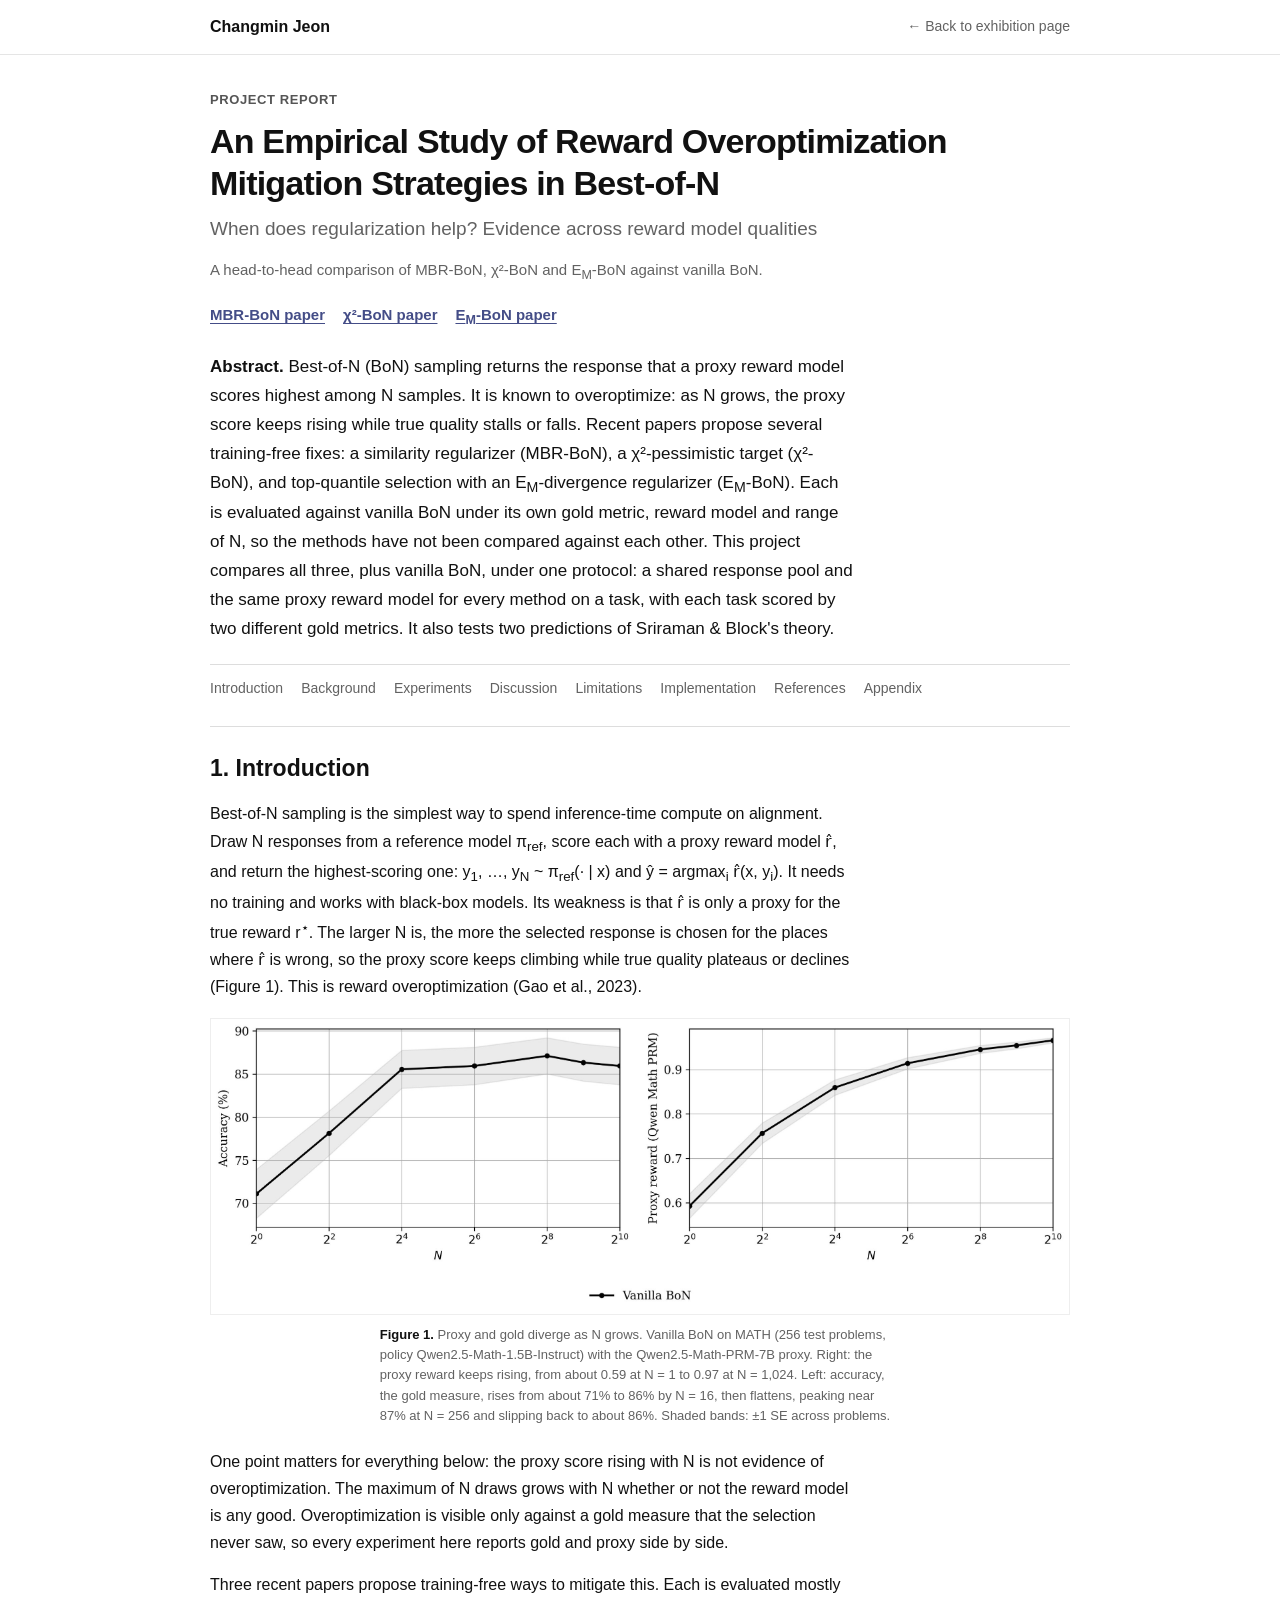
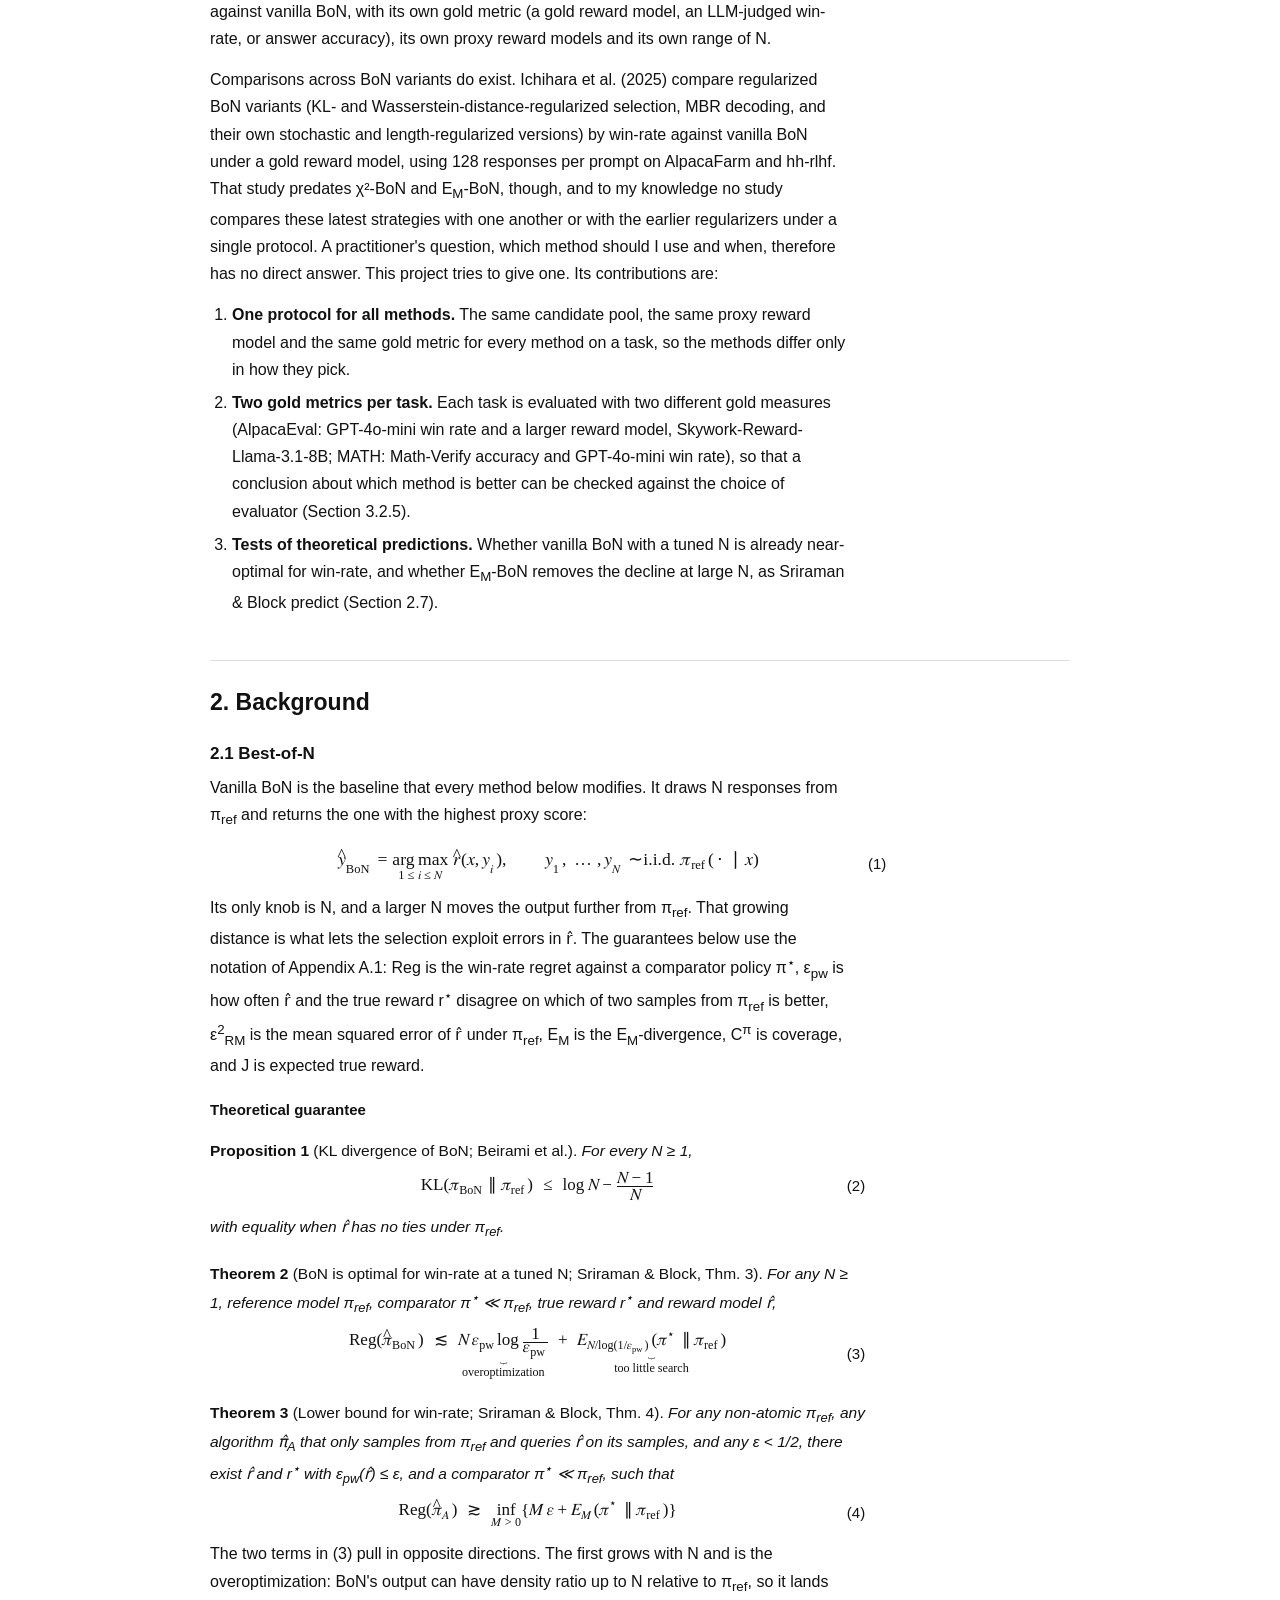
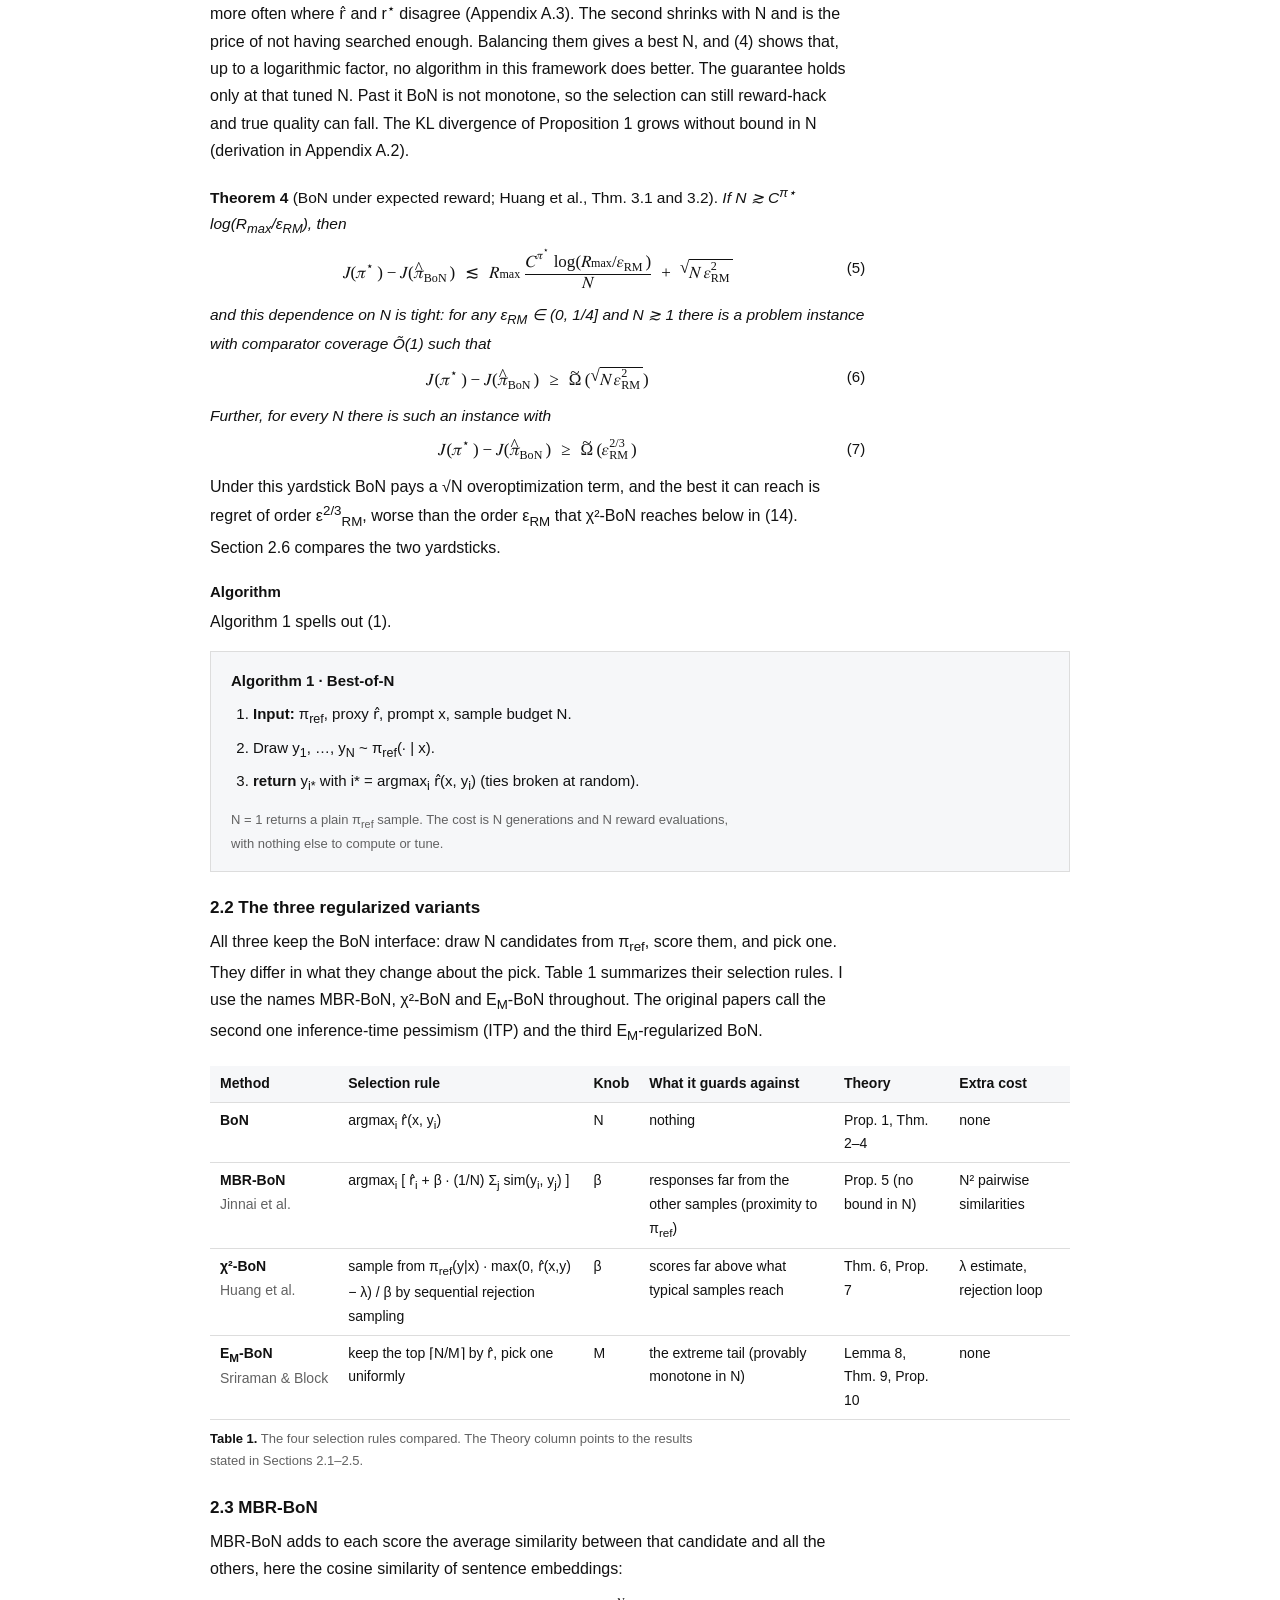
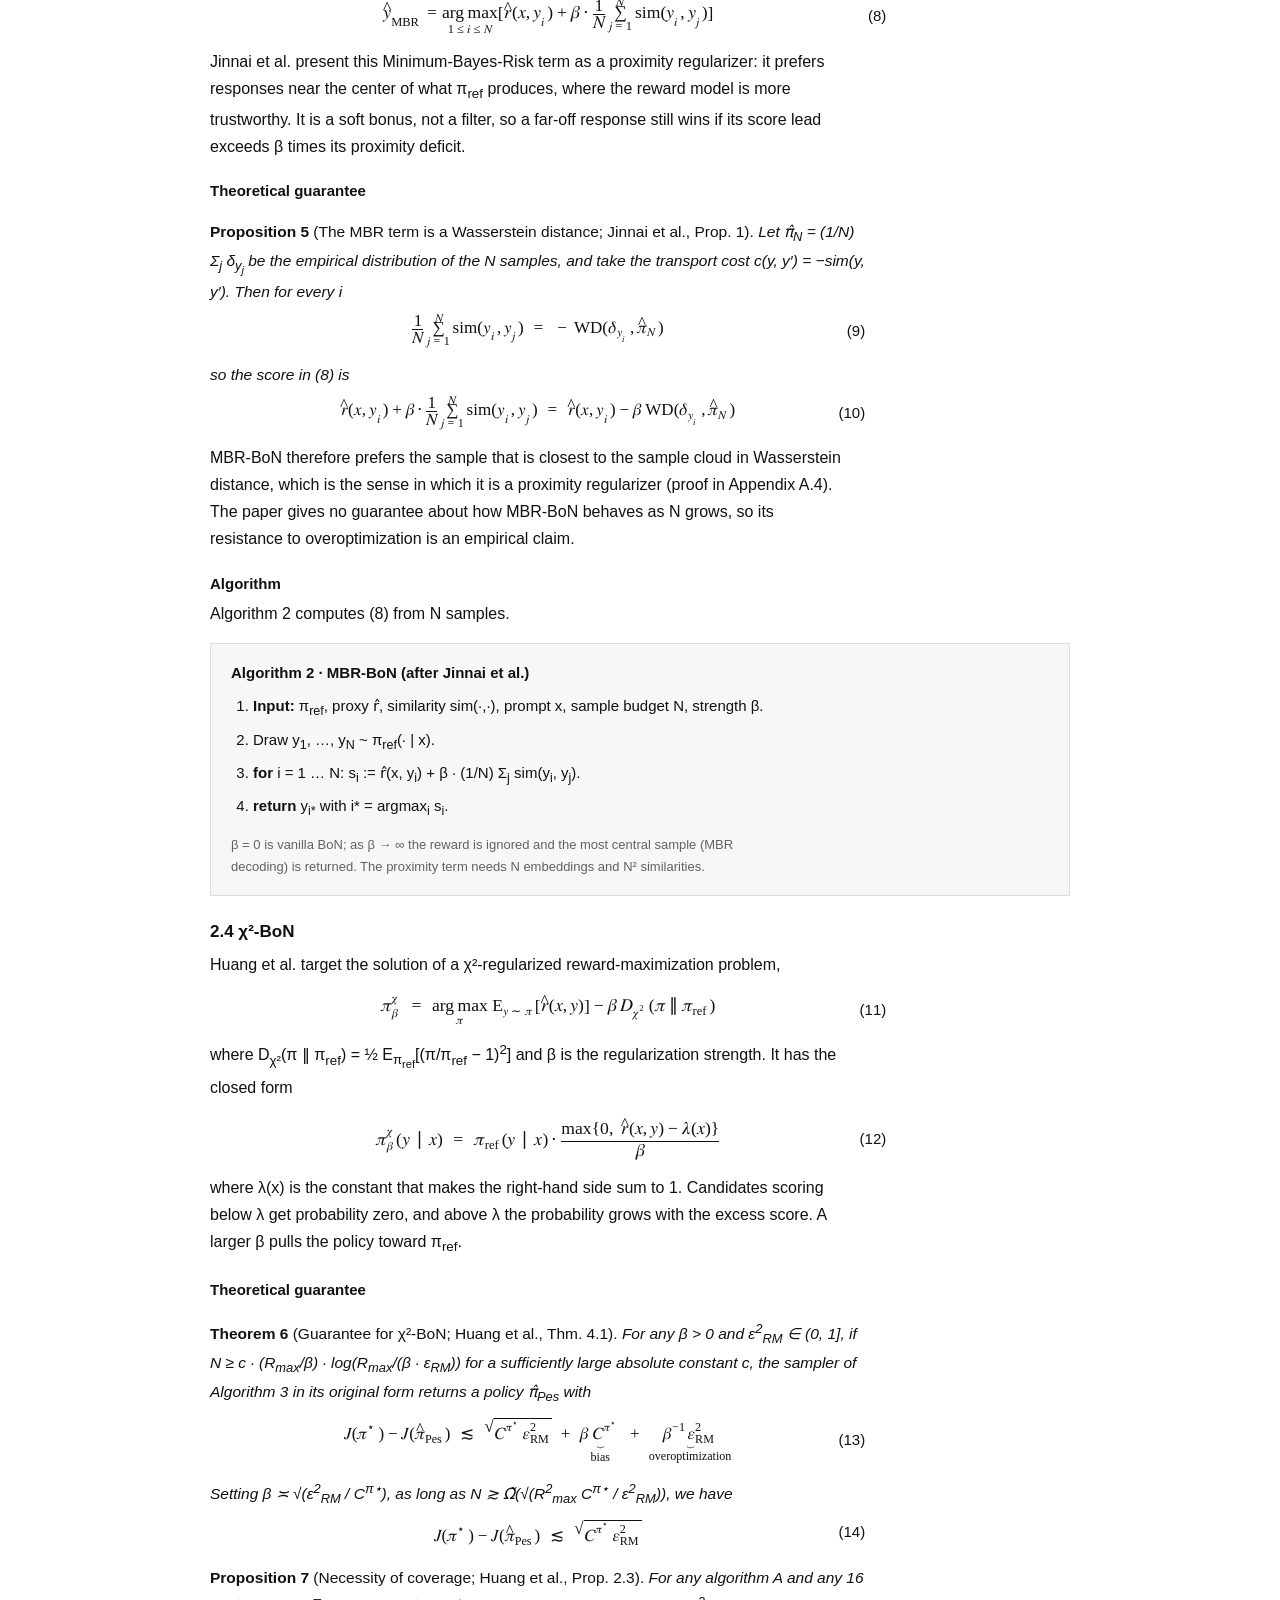
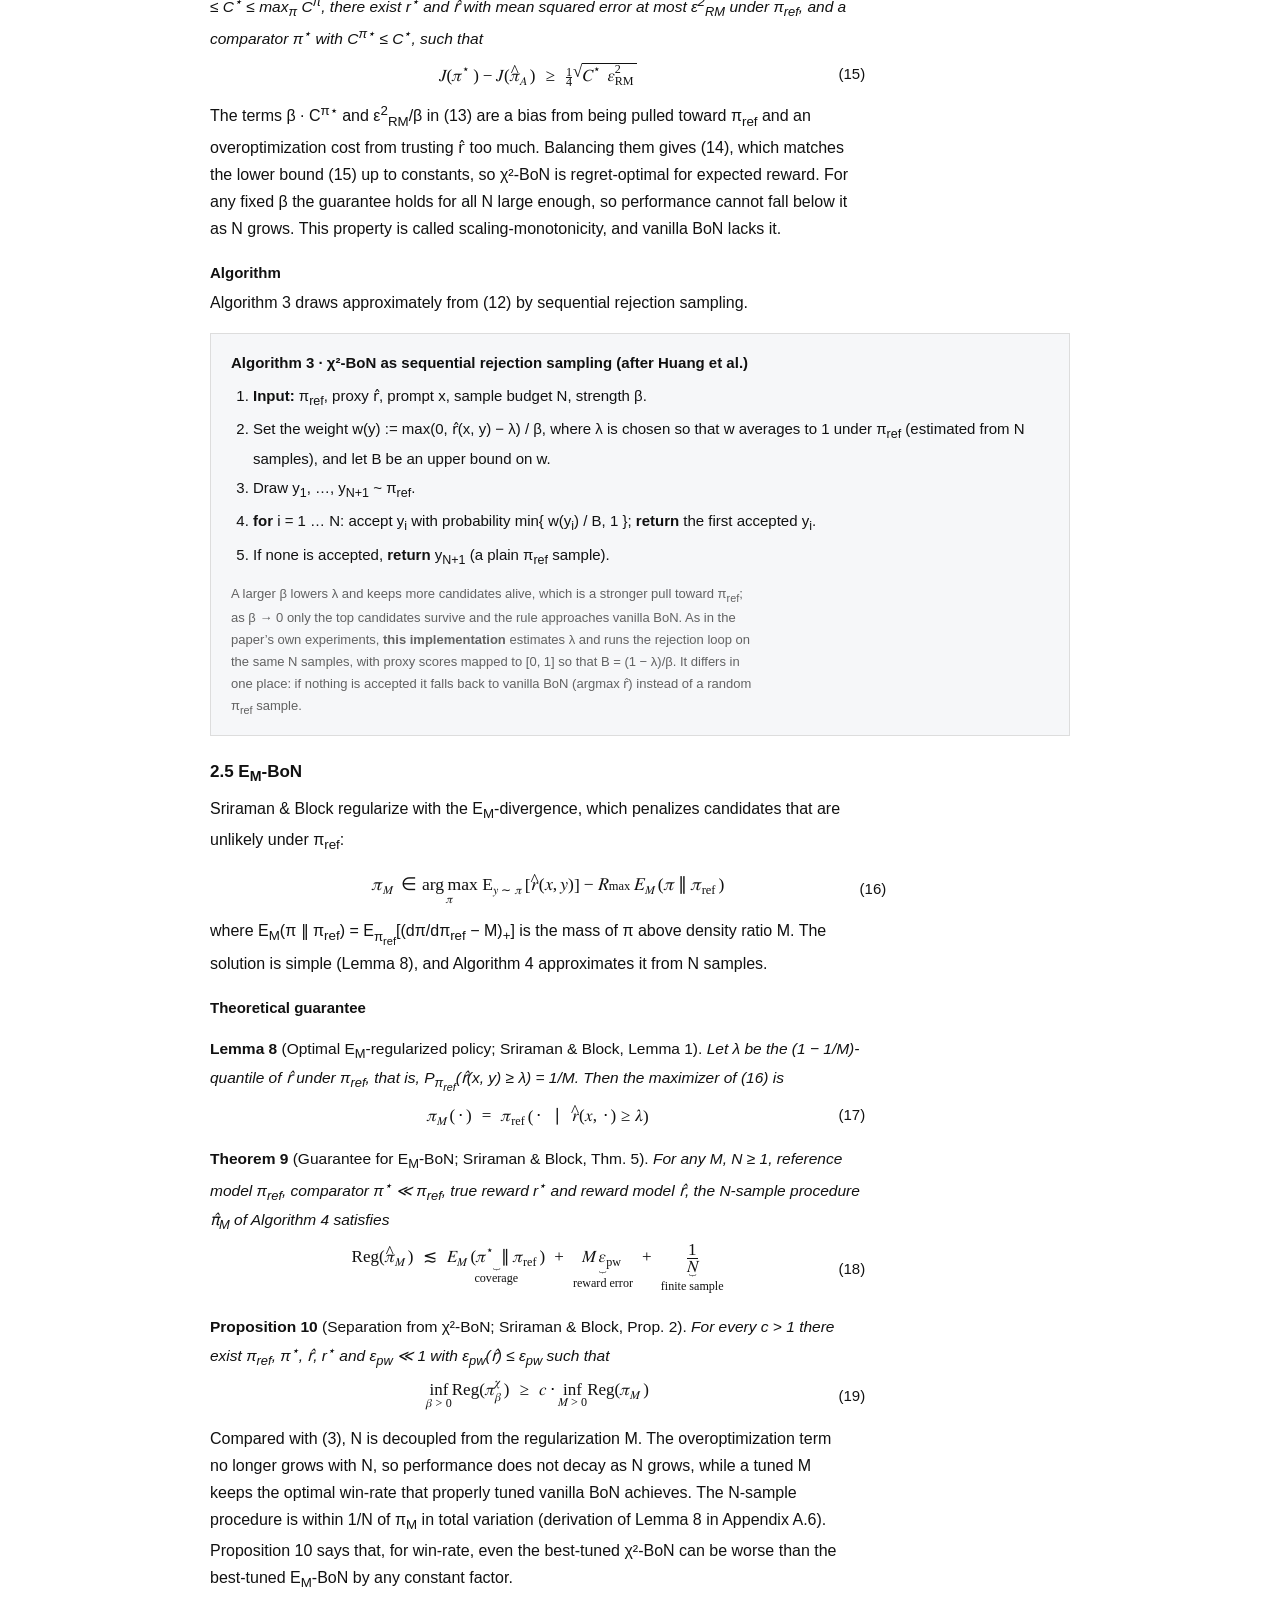
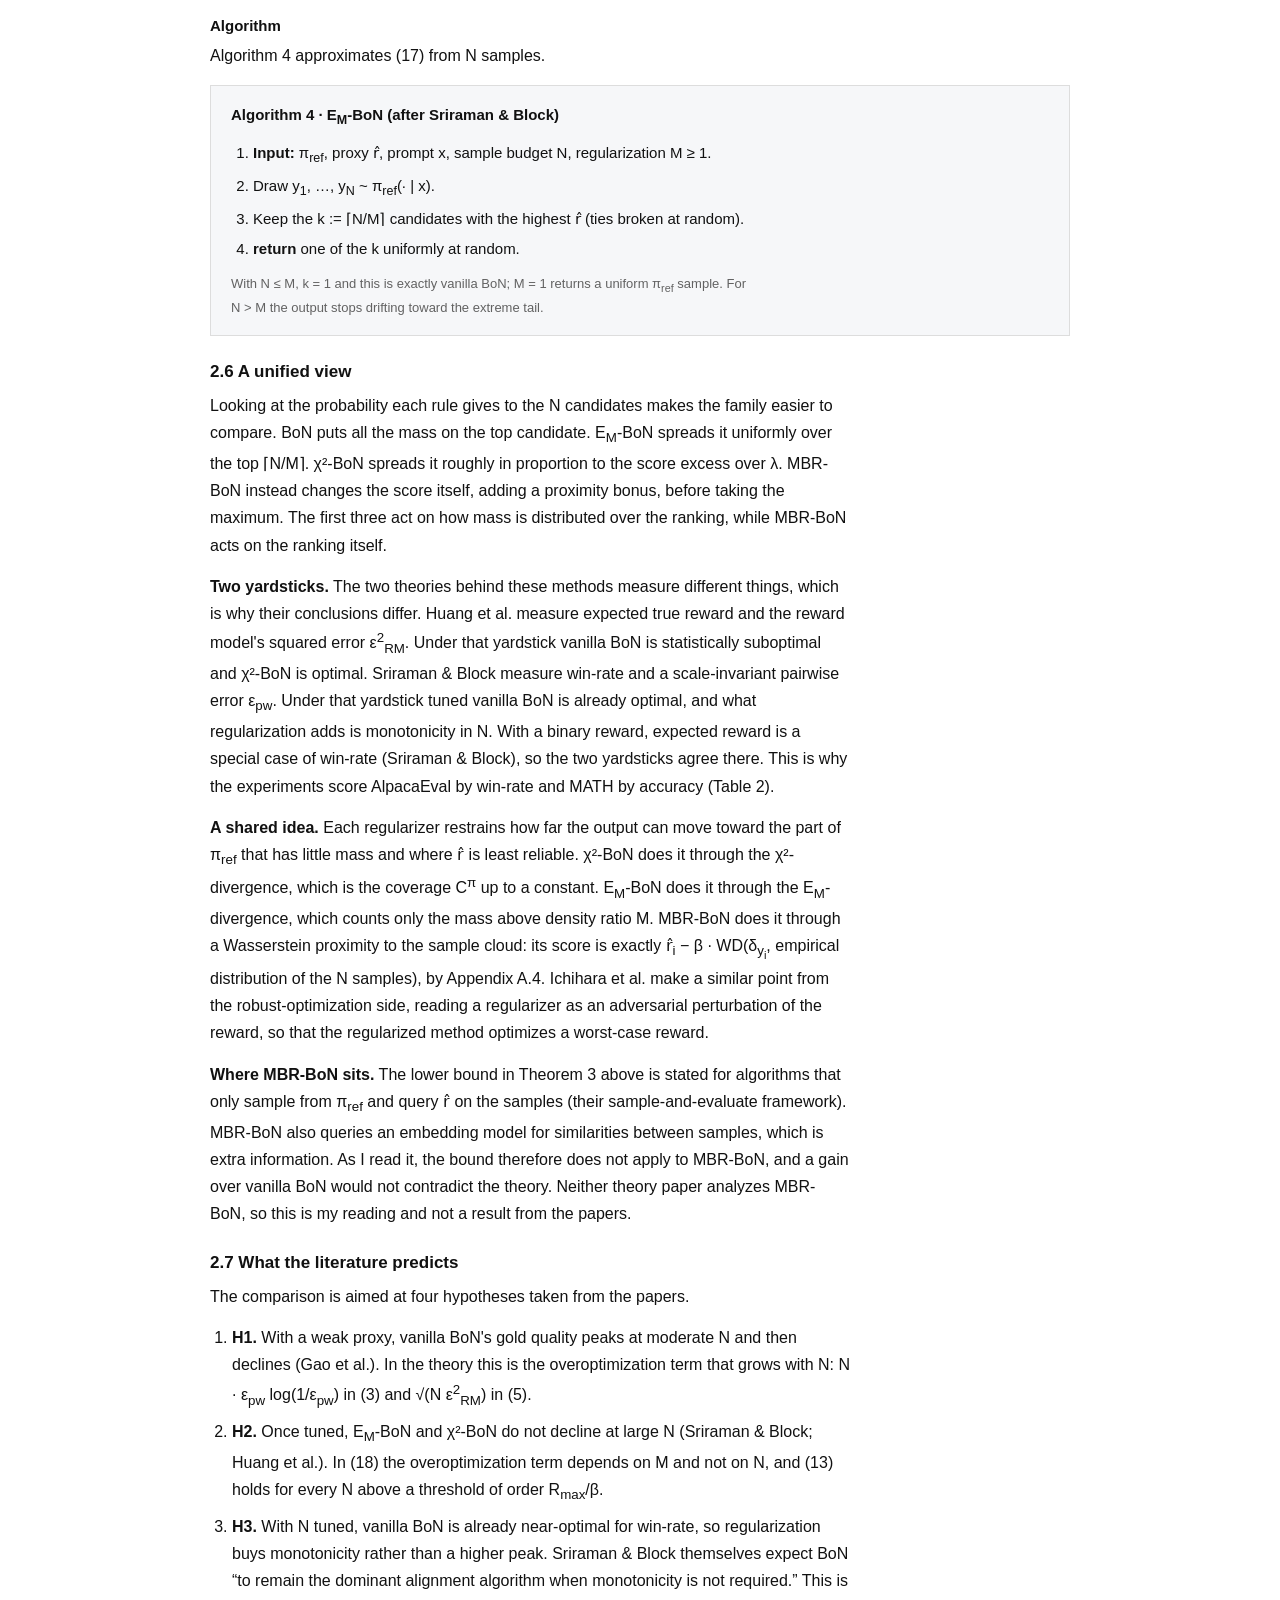
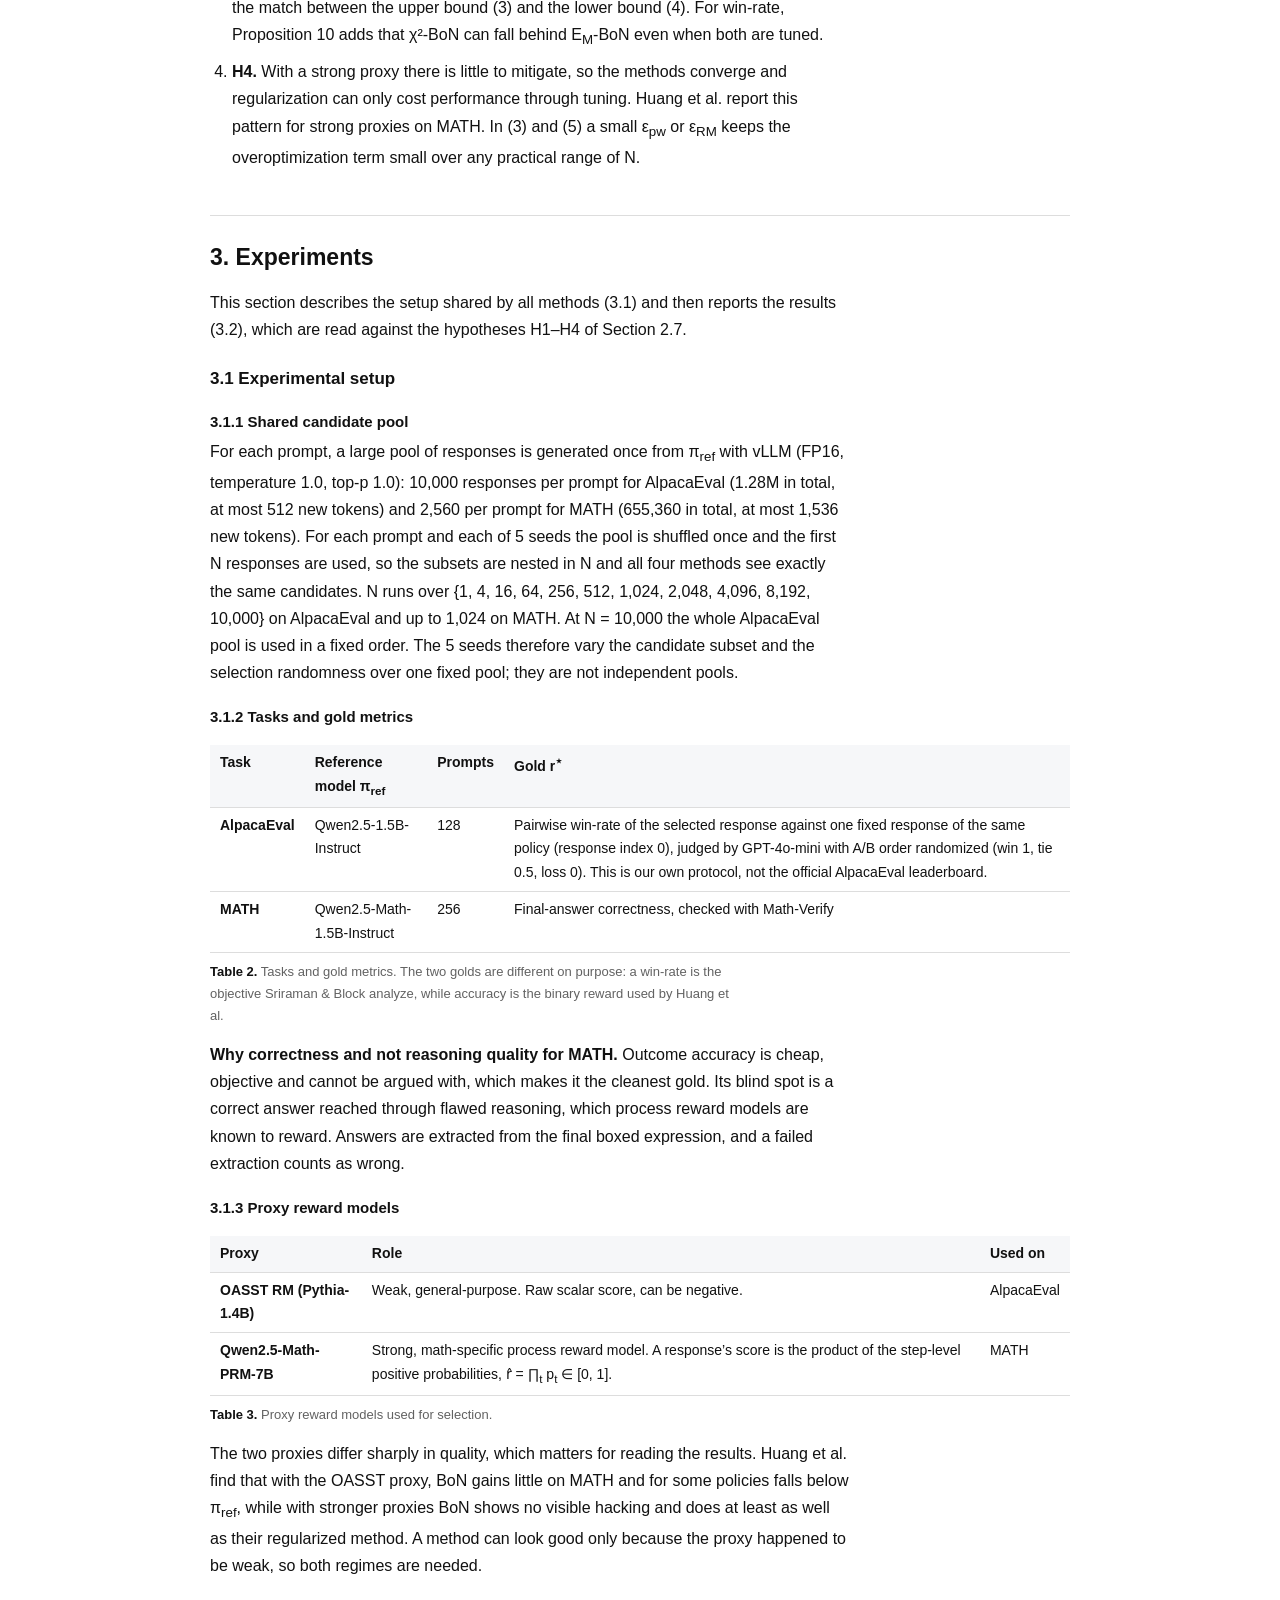
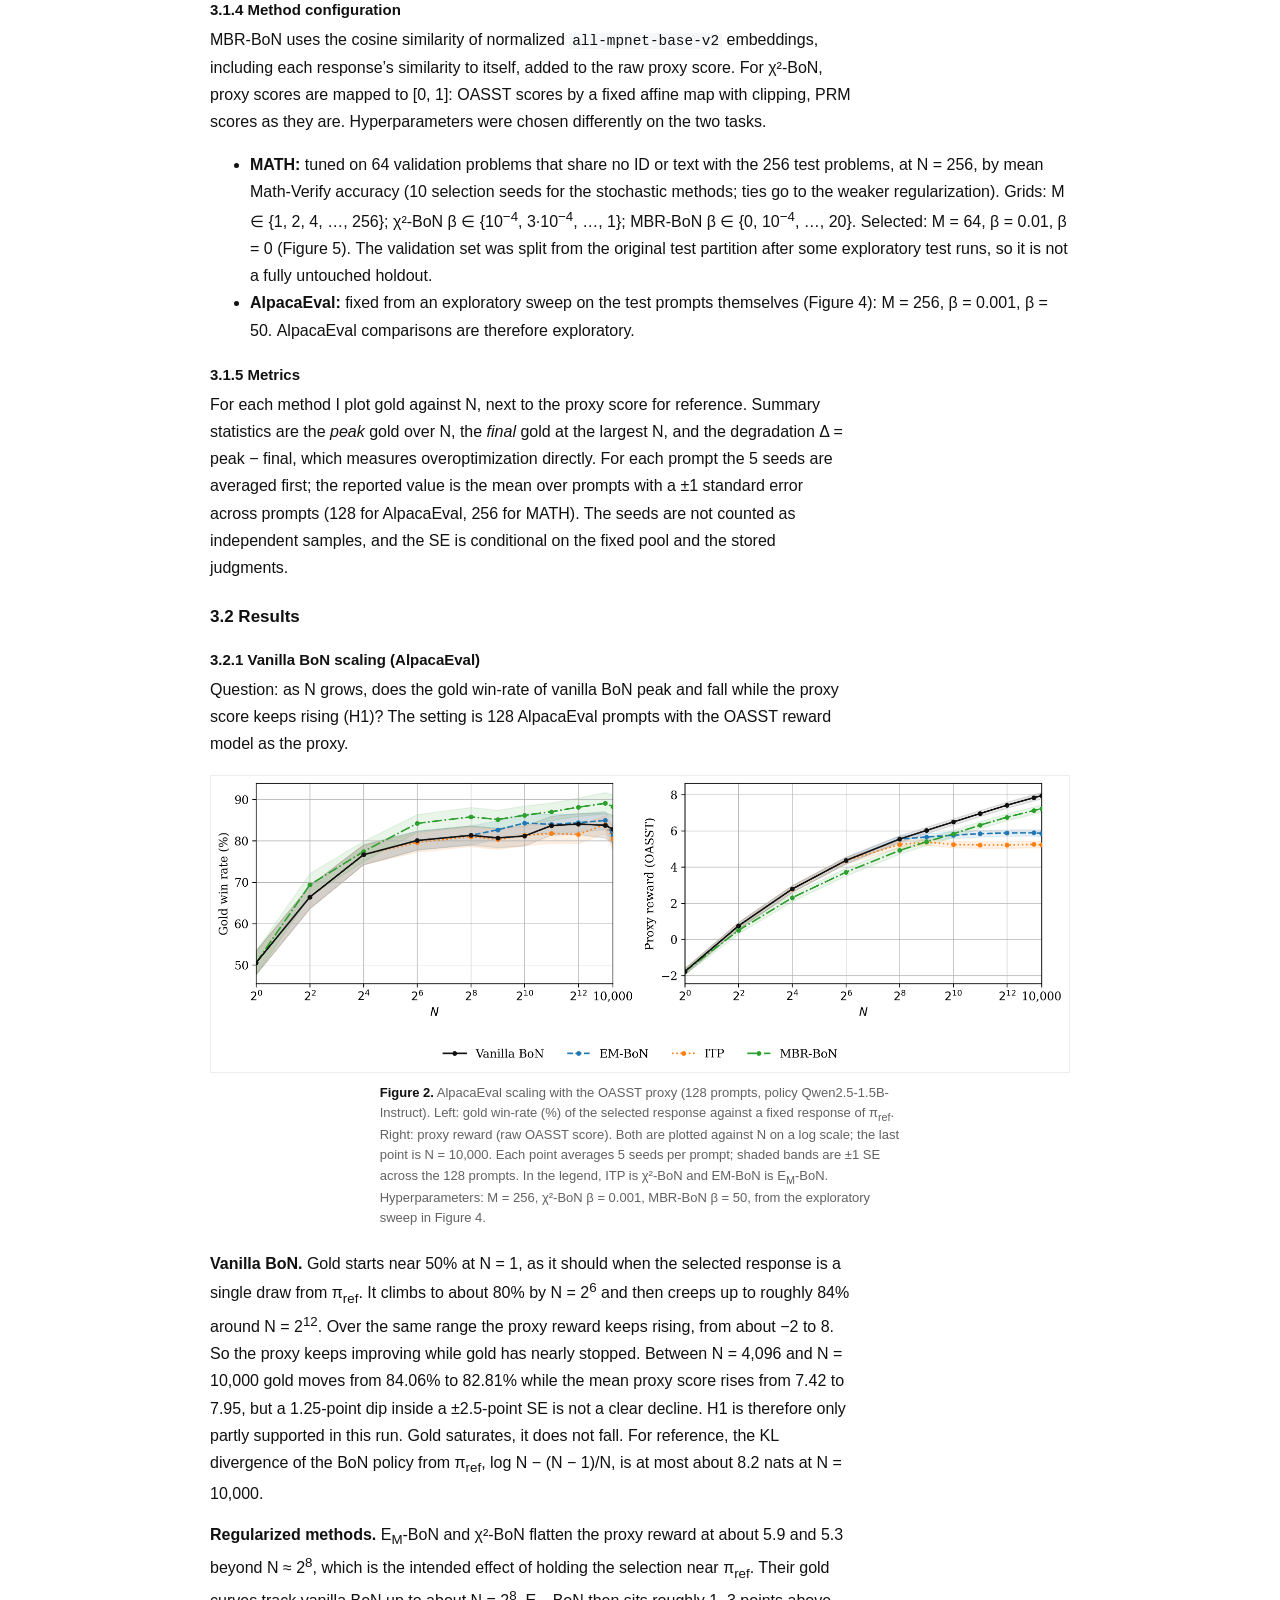
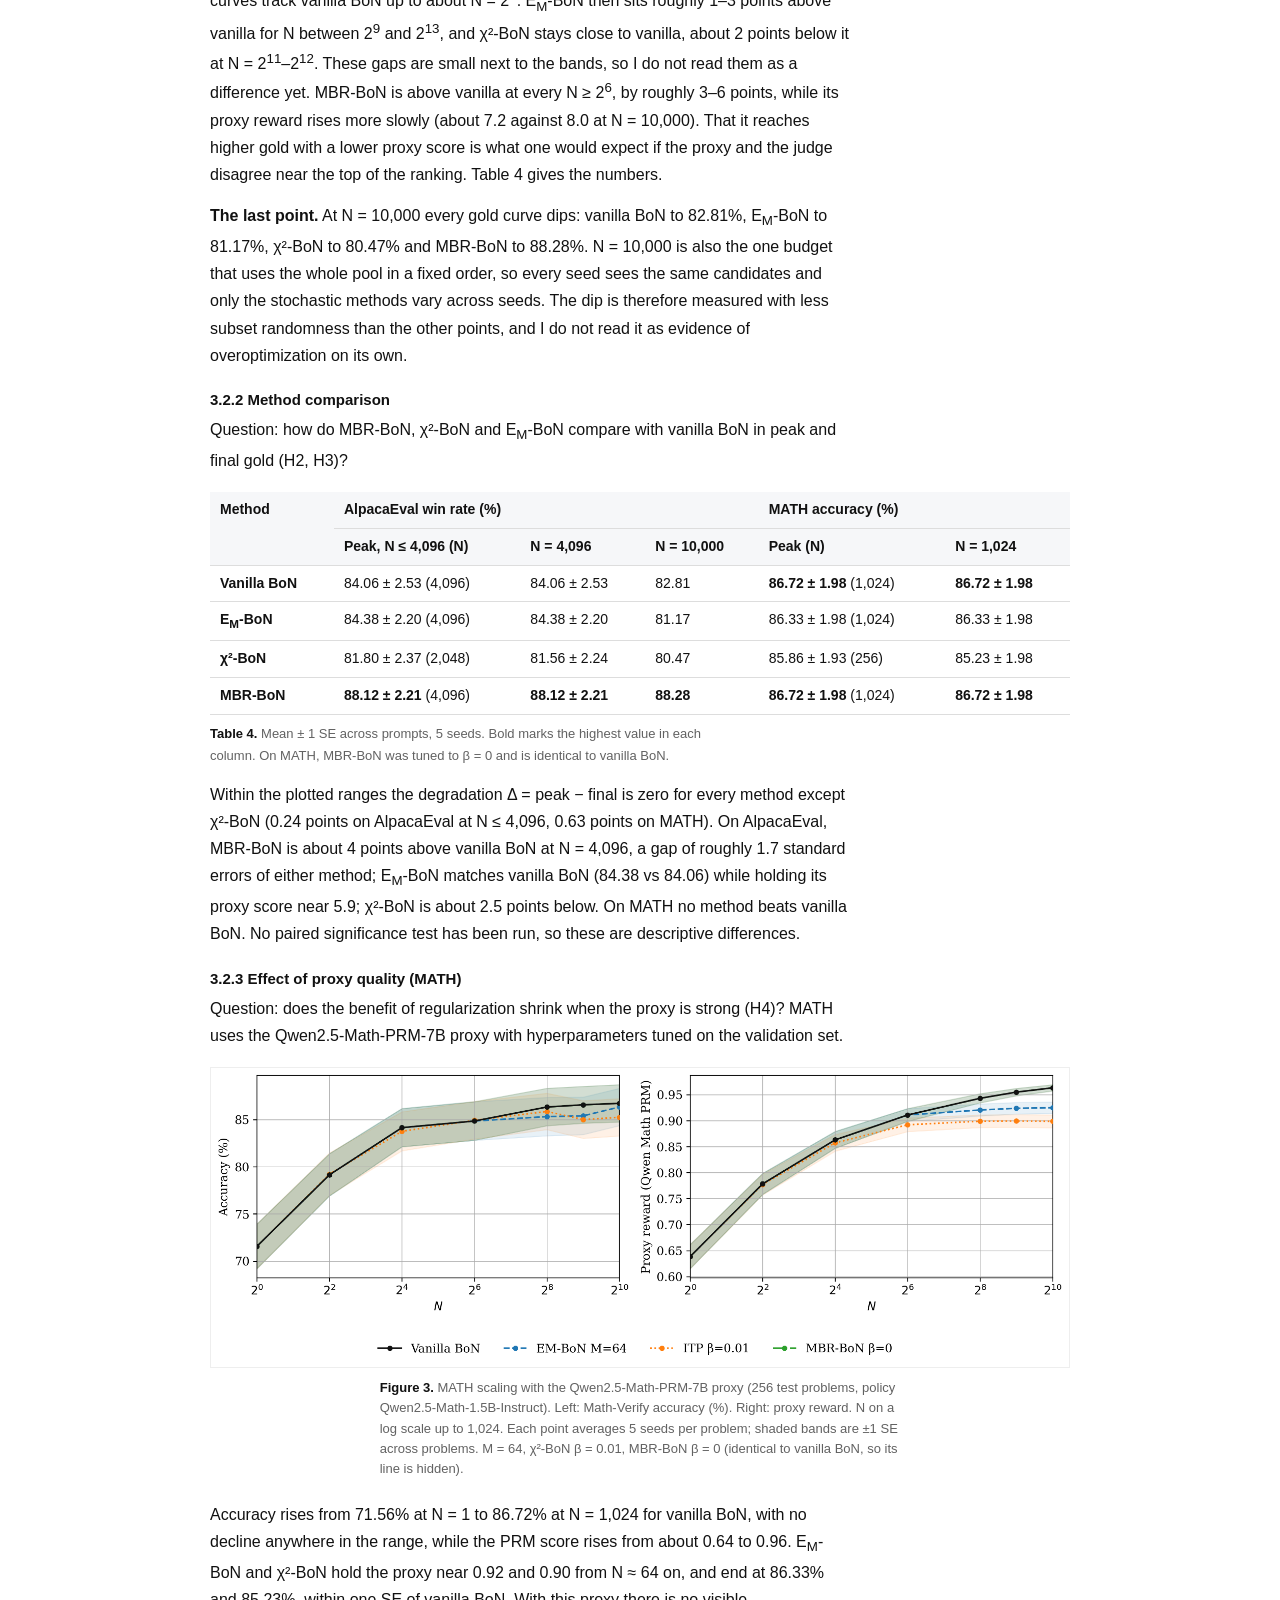
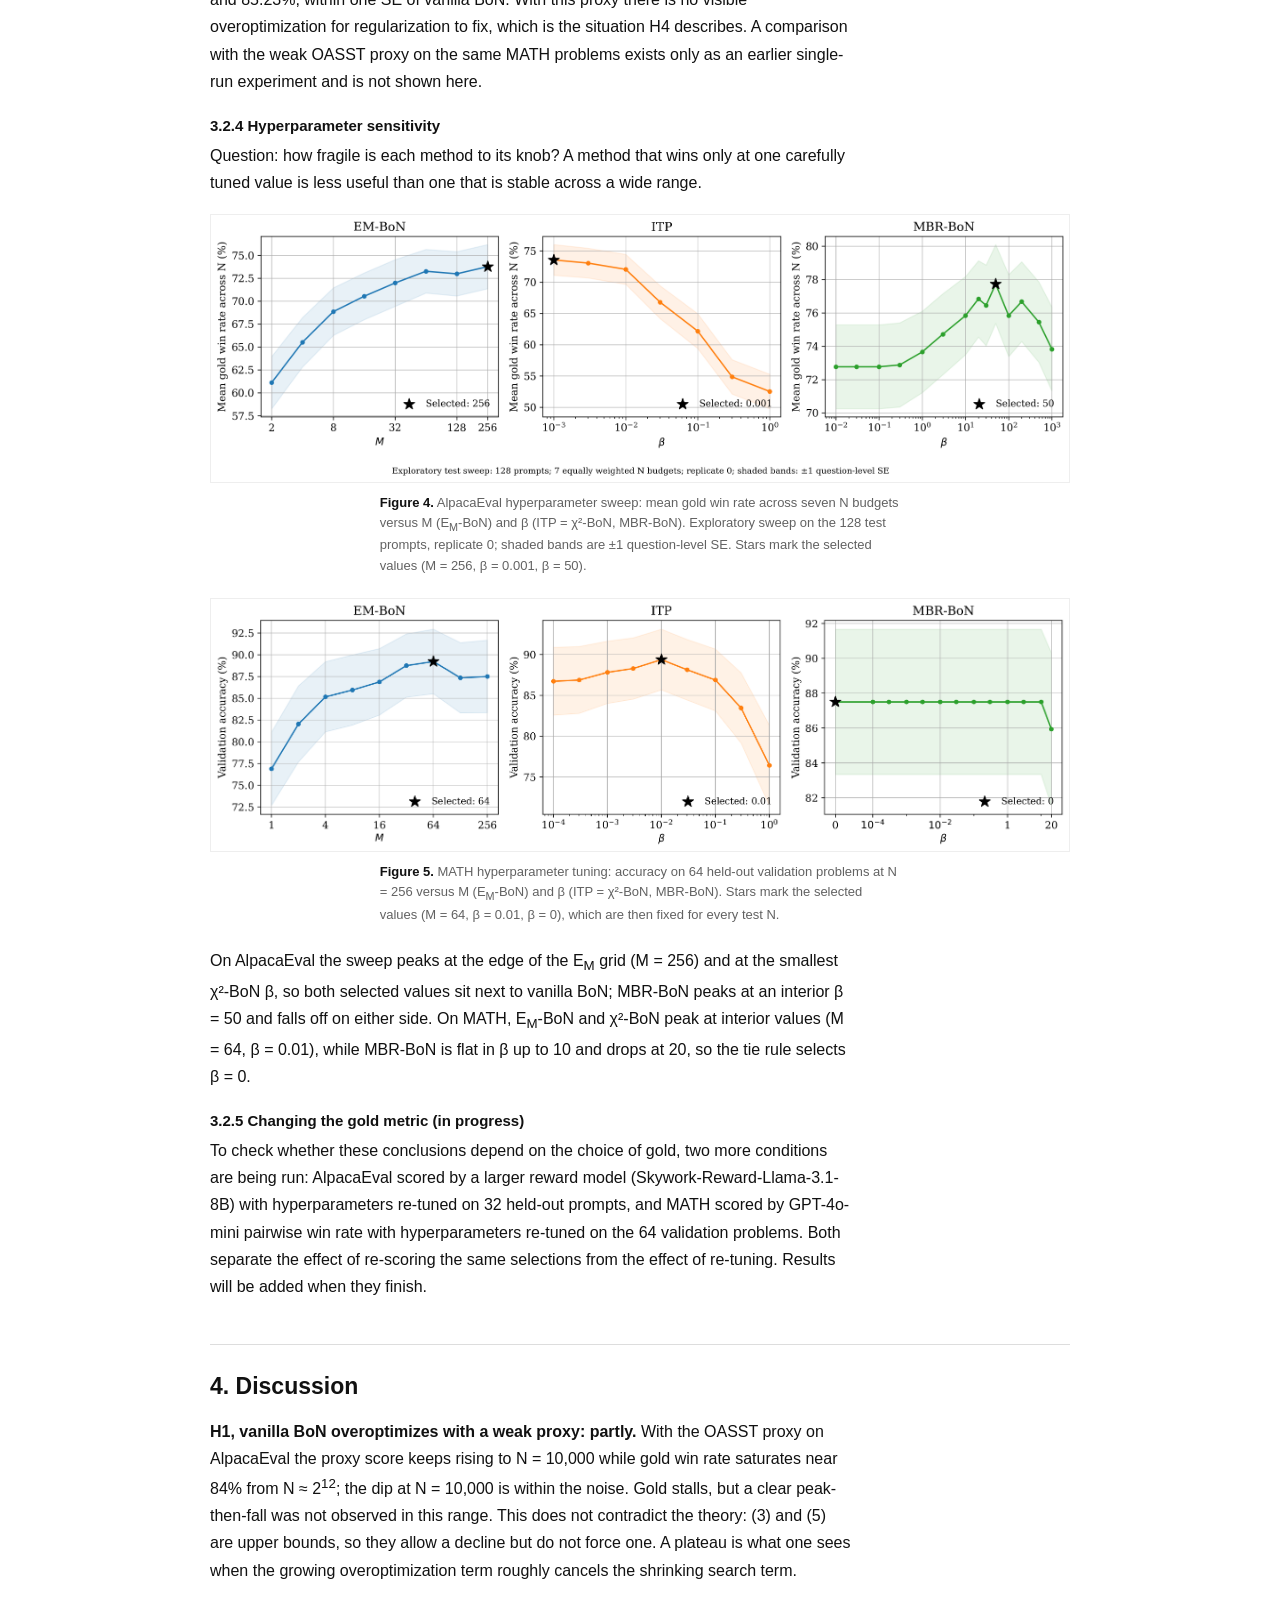
==== commit 543f638e: "BoN report: add theory statements and appendix; tie hypotheses and discussion to the theorems Co-Aut" ====
--- a/bon.html
+++ b/bon.html
@@ -62,10 +62,25 @@
 .methods td:first-child { font-weight:650; white-space:nowrap; }
 code { font:0.9em ui-monospace,SFMono-Regular,Menlo,monospace; background:var(--soft); padding:0 3px; }
 ol.contrib,ol.hyp { max-width:72ch; padding-left:22px; margin:0 0 14px; display:grid; gap:6px; }
+ul.defs { max-width:72ch; padding-left:20px; margin:0 0 14px; display:grid; gap:6px; font-size:15px; }
+.thm { margin:18px 0 10px; max-width:76ch; font-size:15.5px; }
+.thm p { margin:0 0 6px; font-style:italic; max-width:none; }
+.thm p b, .thm .nm { font-style:normal; }
+.thm > b { font-style:normal; }
+.eq { max-width:76ch; display:grid; grid-template-columns:3rem minmax(0,1fr) 3rem; align-items:center; margin:6px 0 12px; }
+.eq .eqm { grid-column:2; justify-self:center; max-width:100%; overflow-x:auto; overflow-y:hidden; padding:2px 4px; }
+.eq .eqn { grid-column:3; justify-self:end; font-size:15px; }
+.eq math { font-size:1.1em; }
+.eq.align mtable mtd:nth-child(odd) { text-align:right; }
+.eq.align mtable mtd:nth-child(even) { text-align:left; }
+.proof { font-size:15.5px; }
+math { font-family:"Latin Modern Math","STIX Two Math","Cambria Math","Noto Sans Math","DejaVu Math TeX Gyre",math,serif; }
 ul.refs { padding-left:20px; margin:0; display:grid; gap:8px; font-size:15px; }
 footer { border-top:1px solid var(--line); color:var(--muted); font-size:12px; padding:20px 0 30px; }
 .footer-row { display:flex; justify-content:space-between; gap:20px; }
 @media(max-width:680px) {
+ .eq { grid-template-columns:0 minmax(0,1fr) 2.6rem; }
+ .eq math { font-size:0.95em; }
  h1 { font-size:27px; }
  .sub { font-size:17px; }
  .lede { font-size:16px; }
@@ -95,7 +110,7 @@
     </div>
     <p class="lede"><span class="label">Abstract.</span> Best-of-N (BoN) sampling returns the response that a proxy reward model scores highest among N samples. It is known to overoptimize: as N grows, the proxy score keeps rising while true quality stalls or falls. Recent papers propose several training-free fixes: a similarity regularizer (MBR-BoN), a χ²-pessimistic target (χ²-BoN), and top-quantile selection with an E<sub>M</sub>-divergence regularizer (E<sub>M</sub>-BoN). Each is evaluated against vanilla BoN under its own gold metric, reward model and range of N, so the methods have not been compared against each other. This project compares all three, plus vanilla BoN, under one protocol: a shared response pool and the same proxy reward model for every method on a task, with each task scored by two different gold metrics. It also tests two predictions of Sriraman &amp; Block's theory.</p>
     <nav class="toc" aria-label="Contents">
-      <a href="#intro">Introduction</a><a href="#background">Background</a><a href="#experiments">Experiments</a><a href="#discussion">Discussion</a><a href="#limits">Limitations</a><a href="#implementation">Implementation</a><a href="#references">References</a>
+      <a href="#intro">Introduction</a><a href="#background">Background</a><a href="#experiments">Experiments</a><a href="#discussion">Discussion</a><a href="#limits">Limitations</a><a href="#implementation">Implementation</a><a href="#references">References</a><a href="#appendix">Appendix</a>
     </nav>
   </header>
 
@@ -119,7 +134,37 @@
   <section id="background" aria-labelledby="background-h">
     <h2 id="background-h">2. Background</h2>
     <h3>2.1 Best-of-N</h3>
-    <p>Vanilla BoN is the baseline that every method below modifies. Its only knob is N, and a larger N moves the output further from π<sub>ref</sub>: the KL divergence of the BoN policy from π<sub>ref</sub> is at most log N − (N − 1)/N (Beirami et al.), which grows without bound in N. That growing distance is what lets the selection exploit errors in r̂.</p>
+    <p>Vanilla BoN is the baseline that every method below modifies. It draws N responses from π<sub>ref</sub> and returns the one with the highest proxy score:</p>
+    <div class="eq"><div class="eqm"><math xmlns="http://www.w3.org/1998/Math/MathML" display="block"><mrow><msub><mover accent="true"><mi>y</mi><mo>^</mo></mover><mrow><mi mathvariant="normal">B</mi><mi mathvariant="normal">o</mi><mi mathvariant="normal">N</mi></mrow></msub><mo>=</mo><munder><mrow><mi mathvariant="normal">arg max</mi><mo>⁡</mo></mrow><mrow><mn>1</mn><mo>≤</mo><mi>i</mi><mo>≤</mo><mi>N</mi></mrow></munder><mtext> </mtext><mover accent="true"><mi>r</mi><mo>^</mo></mover><mo stretchy="false">(</mo><mi>x</mi><mo separator="true">,</mo><msub><mi>y</mi><mi>i</mi></msub><mo stretchy="false">)</mo><mo separator="true">,</mo><mspace width="2em"/><msub><mi>y</mi><mn>1</mn></msub><mo separator="true">,</mo><mo>…</mo><mo separator="true">,</mo><msub><mi>y</mi><mi>N</mi></msub><mo><mover><mo><mo>∼</mo></mo><mtext>i.i.d.</mtext></mover></mo><msub><mi>π</mi><mrow><mi mathvariant="normal">r</mi><mi mathvariant="normal">e</mi><mi mathvariant="normal">f</mi></mrow></msub><mo stretchy="false">(</mo><mo>⋅</mo><mo>∣</mo><mi>x</mi><mo stretchy="false">)</mo></mrow></math></div><span class="eqn">(1)</span></div>
+    <p>Its only knob is N, and a larger N moves the output further from π<sub>ref</sub>. That growing distance is what lets the selection exploit errors in r̂. The guarantees below use the notation of Appendix A.1: Reg is the win-rate regret against a comparator policy π<sup>⋆</sup>, ε<sub>pw</sub> is how often r̂ and the true reward r<sup>⋆</sup> disagree on which of two samples from π<sub>ref</sub> is better, ε<sup>2</sup><sub>RM</sub> is the mean squared error of r̂ under π<sub>ref</sub>, E<sub>M</sub> is the E<sub>M</sub>-divergence, C<sup>π</sup> is coverage, and J is expected true reward.</p>
+
+    <h4>Theoretical guarantee</h4>
+    <div class="thm">
+      <p><b>Proposition 1</b> <span class="nm">(KL divergence of BoN; Beirami et al.).</span> For every N ≥ 1,</p>
+      <div class="eq"><div class="eqm"><math xmlns="http://www.w3.org/1998/Math/MathML" display="block"><mrow><mrow><mi mathvariant="normal">K</mi><mi mathvariant="normal">L</mi></mrow><mo stretchy="false">(</mo><msub><mi>π</mi><mrow><mi mathvariant="normal">B</mi><mi mathvariant="normal">o</mi><mi mathvariant="normal">N</mi></mrow></msub><mtext> </mtext><mi mathvariant="normal">∥</mi><mtext> </mtext><msub><mi>π</mi><mrow><mi mathvariant="normal">r</mi><mi mathvariant="normal">e</mi><mi mathvariant="normal">f</mi></mrow></msub><mo stretchy="false">)</mo><mtext>  </mtext><mo>≤</mo><mtext>  </mtext><mi>log</mi><mo>⁡</mo><mtext> </mtext><mi>N</mi><mo>−</mo><mfrac><mrow><mi>N</mi><mo>−</mo><mn>1</mn></mrow><mi>N</mi></mfrac></mrow></math></div><span class="eqn">(2)</span></div>
+      <p>with equality when r̂ has no ties under π<sub>ref</sub>.</p>
+    </div>
+    <div class="thm">
+      <p><b>Theorem 2</b> <span class="nm">(BoN is optimal for win-rate at a tuned N; Sriraman &amp; Block, Thm. 3).</span> For any N ≥ 1, reference model π<sub>ref</sub>, comparator π<sup>⋆</sup> ≪ π<sub>ref</sub>, true reward r<sup>⋆</sup> and reward model r̂,</p>
+      <div class="eq"><div class="eqm"><math xmlns="http://www.w3.org/1998/Math/MathML" display="block"><mrow><mrow><mi mathvariant="normal">R</mi><mi mathvariant="normal">e</mi><mi mathvariant="normal">g</mi></mrow><mo stretchy="false">(</mo><msub><mover accent="true"><mi>π</mi><mo>^</mo></mover><mrow><mi mathvariant="normal">B</mi><mi mathvariant="normal">o</mi><mi mathvariant="normal">N</mi></mrow></msub><mo stretchy="false">)</mo><mtext>  </mtext><mo>≲</mo><mtext>  </mtext><munder><munder><mrow><mi>N</mi><mtext> </mtext><msub><mi>ε</mi><mrow><mi mathvariant="normal">p</mi><mi mathvariant="normal">w</mi></mrow></msub><mi>log</mi><mo>⁡</mo><mtext> </mtext><mfrac><mn>1</mn><msub><mi>ε</mi><mrow><mi mathvariant="normal">p</mi><mi mathvariant="normal">w</mi></mrow></msub></mfrac></mrow><mo stretchy="true">⏟</mo></munder><mtext>overoptimization</mtext></munder><mtext>  </mtext><mo>+</mo><mtext>  </mtext><munder><munder><mrow><msub><mi>E</mi><mrow><mi>N</mi><mi mathvariant="normal">/</mi><mi>log</mi><mo>⁡</mo><mo stretchy="false">(</mo><mn>1</mn><mi mathvariant="normal">/</mi><msub><mi>ε</mi><mrow><mi mathvariant="normal">p</mi><mi mathvariant="normal">w</mi></mrow></msub><mo stretchy="false">)</mo></mrow></msub><mo stretchy="false">(</mo><msup><mi>π</mi><mo>⋆</mo></msup><mtext> </mtext><mi mathvariant="normal">∥</mi><mtext> </mtext><msub><mi>π</mi><mrow><mi mathvariant="normal">r</mi><mi mathvariant="normal">e</mi><mi mathvariant="normal">f</mi></mrow></msub><mo stretchy="false">)</mo></mrow><mo stretchy="true">⏟</mo></munder><mtext>too little search</mtext></munder></mrow></math></div><span class="eqn">(3)</span></div>
+    </div>
+    <div class="thm">
+      <p><b>Theorem 3</b> <span class="nm">(Lower bound for win-rate; Sriraman &amp; Block, Thm. 4).</span> For any non-atomic π<sub>ref</sub>, any algorithm π̂<sub>A</sub> that only samples from π<sub>ref</sub> and queries r̂ on its samples, and any ε &lt; 1/2, there exist r̂ and r<sup>⋆</sup> with ε<sub>pw</sub>(r̂) ≤ ε, and a comparator π<sup>⋆</sup> ≪ π<sub>ref</sub>, such that</p>
+      <div class="eq"><div class="eqm"><math xmlns="http://www.w3.org/1998/Math/MathML" display="block"><mrow><mrow><mi mathvariant="normal">R</mi><mi mathvariant="normal">e</mi><mi mathvariant="normal">g</mi></mrow><mo stretchy="false">(</mo><msub><mover accent="true"><mi>π</mi><mo>^</mo></mover><mi mathvariant="script">A</mi></msub><mo stretchy="false">)</mo><mtext>  </mtext><mo>≳</mo><mtext>  </mtext><munder><mrow><mi>inf</mi><mo>⁡</mo></mrow><mrow><mi>M</mi><mo>&gt;</mo><mn>0</mn></mrow></munder><mo fence="false" stretchy="true" minsize="1.8em" maxsize="1.8em">{</mo><mi>M</mi><mtext> </mtext><mi>ε</mi><mo>+</mo><msub><mi>E</mi><mi>M</mi></msub><mo stretchy="false">(</mo><msup><mi>π</mi><mo>⋆</mo></msup><mtext> </mtext><mi mathvariant="normal">∥</mi><mtext> </mtext><msub><mi>π</mi><mrow><mi mathvariant="normal">r</mi><mi mathvariant="normal">e</mi><mi mathvariant="normal">f</mi></mrow></msub><mo stretchy="false">)</mo><mo fence="false" stretchy="true" minsize="1.8em" maxsize="1.8em">}</mo></mrow></math></div><span class="eqn">(4)</span></div>
+    </div>
+    <p>The two terms in (3) pull in opposite directions. The first grows with N and is the overoptimization: BoN's output can have density ratio up to N relative to π<sub>ref</sub>, so it lands more often where r̂ and r<sup>⋆</sup> disagree (Appendix A.3). The second shrinks with N and is the price of not having searched enough. Balancing them gives a best N, and (4) shows that, up to a logarithmic factor, no algorithm in this framework does better. The guarantee holds only at that tuned N. Past it BoN is not monotone, so the selection can still reward-hack and true quality can fall. The KL divergence of Proposition 1 grows without bound in N (derivation in Appendix A.2).</p>
+    <div class="thm">
+      <p><b>Theorem 4</b> <span class="nm">(BoN under expected reward; Huang et al., Thm. 3.1 and 3.2).</span> If N ≳ C<sup>π⋆</sup> log(R<sub>max</sub>/ε<sub>RM</sub>), then</p>
+      <div class="eq"><div class="eqm"><math xmlns="http://www.w3.org/1998/Math/MathML" display="block"><mrow><mi>J</mi><mo stretchy="false">(</mo><msup><mi>π</mi><mo>⋆</mo></msup><mo stretchy="false">)</mo><mo>−</mo><mi>J</mi><mo stretchy="false">(</mo><msub><mover accent="true"><mi>π</mi><mo>^</mo></mover><mrow><mi mathvariant="normal">B</mi><mi mathvariant="normal">o</mi><mi mathvariant="normal">N</mi></mrow></msub><mo stretchy="false">)</mo><mtext>  </mtext><mo>≲</mo><mtext>  </mtext><msub><mi>R</mi><mi>max</mi><mo>⁡</mo></msub><mtext> </mtext><mfrac><mrow><msup><mi>C</mi><msup><mi>π</mi><mo>⋆</mo></msup></msup><mi>log</mi><mo>⁡</mo><mo stretchy="false">(</mo><msub><mi>R</mi><mi>max</mi><mo>⁡</mo></msub><mi mathvariant="normal">/</mi><msub><mi>ε</mi><mrow><mi mathvariant="normal">R</mi><mi mathvariant="normal">M</mi></mrow></msub><mo stretchy="false">)</mo></mrow><mi>N</mi></mfrac><mtext>  </mtext><mo>+</mo><mtext>  </mtext><msqrt><mrow><mi>N</mi><mtext> </mtext><msubsup><mi>ε</mi><mrow><mi mathvariant="normal">R</mi><mi mathvariant="normal">M</mi></mrow><mn>2</mn></msubsup></mrow></msqrt></mrow></math></div><span class="eqn">(5)</span></div>
+      <p>and this dependence on N is tight: for any ε<sub>RM</sub> ∈ (0, 1/4] and N ≳ 1 there is a problem instance with comparator coverage Õ(1) such that</p>
+      <div class="eq"><div class="eqm"><math xmlns="http://www.w3.org/1998/Math/MathML" display="block"><mrow><mi>J</mi><mo stretchy="false">(</mo><msup><mi>π</mi><mo>⋆</mo></msup><mo stretchy="false">)</mo><mo>−</mo><mi>J</mi><mo stretchy="false">(</mo><msub><mover accent="true"><mi>π</mi><mo>^</mo></mover><mrow><mi mathvariant="normal">B</mi><mi mathvariant="normal">o</mi><mi mathvariant="normal">N</mi></mrow></msub><mo stretchy="false">)</mo><mtext>  </mtext><mo>≥</mo><mtext>  </mtext><mover accent="true"><mi mathvariant="normal">Ω</mi><mo stretchy="true">~</mo></mover><mtext> ⁣</mtext><mrow><mo fence="true">(</mo><msqrt><mrow><mi>N</mi><mtext> </mtext><msubsup><mi>ε</mi><mrow><mi mathvariant="normal">R</mi><mi mathvariant="normal">M</mi></mrow><mn>2</mn></msubsup></mrow></msqrt><mo fence="true">)</mo></mrow></mrow></math></div><span class="eqn">(6)</span></div>
+      <p>Further, for every N there is such an instance with</p>
+      <div class="eq"><div class="eqm"><math xmlns="http://www.w3.org/1998/Math/MathML" display="block"><mrow><mi>J</mi><mo stretchy="false">(</mo><msup><mi>π</mi><mo>⋆</mo></msup><mo stretchy="false">)</mo><mo>−</mo><mi>J</mi><mo stretchy="false">(</mo><msub><mover accent="true"><mi>π</mi><mo>^</mo></mover><mrow><mi mathvariant="normal">B</mi><mi mathvariant="normal">o</mi><mi mathvariant="normal">N</mi></mrow></msub><mo stretchy="false">)</mo><mtext>  </mtext><mo>≥</mo><mtext>  </mtext><mover accent="true"><mi mathvariant="normal">Ω</mi><mo stretchy="true">~</mo></mover><mtext> ⁣</mtext><mrow><mo fence="true">(</mo><msubsup><mi>ε</mi><mrow><mi mathvariant="normal">R</mi><mi mathvariant="normal">M</mi></mrow><mrow><mn>2</mn><mi mathvariant="normal">/</mi><mn>3</mn></mrow></msubsup><mo fence="true">)</mo></mrow></mrow></math></div><span class="eqn">(7)</span></div>
+    </div>
+    <p>Under this yardstick BoN pays a √N overoptimization term, and the best it can reach is regret of order ε<sup>2/3</sup><sub>RM</sub>, worse than the order ε<sub>RM</sub> that χ²-BoN reaches below in (14). Section 2.6 compares the two yardsticks.</p>
+
+    <h4>Algorithm</h4>
+    <p>Algorithm 1 spells out (1).</p>
     <div class="algo" role="figure" aria-label="Algorithm 1">
       <div class="algo-title">Algorithm 1 · Best-of-N</div>
       <ol>
@@ -129,24 +174,37 @@
       </ol>
       <p class="note">N = 1 returns a plain π<sub>ref</sub> sample. The cost is N generations and N reward evaluations, with nothing else to compute or tune.</p>
     </div>
-    <p><span class="label">Theoretical guarantee.</span> Sriraman &amp; Block show that, under minimal conditions on π<sub>ref</sub> and r̂, BoN with a properly tuned N is both computationally and statistically optimal for win-rate. The guarantee holds only at that tuned N. BoN is not monotone in N, so past it the selection can still reward-hack and true quality can fall. The variants below try to keep the benefit of a large N without having to stop at the right one.</p>
 
     <h3>2.2 The three regularized variants</h3>
     <p>All three keep the BoN interface: draw N candidates from π<sub>ref</sub>, score them, and pick one. They differ in what they change about the pick. Table 1 summarizes their selection rules. I use the names MBR-BoN, χ²-BoN and E<sub>M</sub>-BoN throughout. The original papers call the second one inference-time pessimism (ITP) and the third E<sub>M</sub>-regularized BoN.</p>
     <div class="table-wrap">
       <table class="summary methods">
-        <thead><tr><th>Method</th><th>Selection rule</th><th>Knob</th><th>What it guards against</th><th>Extra cost</th></tr></thead>
+        <thead><tr><th>Method</th><th>Selection rule</th><th>Knob</th><th>What it guards against</th><th>Theory</th><th>Extra cost</th></tr></thead>
         <tbody>
-          <tr><td>BoN</td><td>argmax<sub>i</sub> r̂(x, y<sub>i</sub>)</td><td>N</td><td>nothing</td><td>none</td></tr>
-          <tr><td>MBR-BoN<br><span class="muted" style="font-weight:400">Jinnai et al.</span></td><td>argmax<sub>i</sub> [ r̂<sub>i</sub> + β · (1/N) Σ<sub>j</sub> sim(y<sub>i</sub>, y<sub>j</sub>) ]</td><td>β</td><td>responses far from the other samples (proximity to π<sub>ref</sub>)</td><td>N² pairwise similarities</td></tr>
-          <tr><td>χ²-BoN<br><span class="muted" style="font-weight:400">Huang et al.</span></td><td>sample from π<sub>ref</sub>(y|x) · max(0, r̂(x,y) − λ) / β by sequential rejection sampling</td><td>β</td><td>scores far above what typical samples reach</td><td>λ estimate, rejection loop</td></tr>
-          <tr><td>E<sub>M</sub>-BoN<br><span class="muted" style="font-weight:400">Sriraman &amp; Block</span></td><td>keep the top ⌈N/M⌉ by r̂, pick one uniformly</td><td>M</td><td>the extreme tail (provably monotone in N)</td><td>none</td></tr>
+          <tr><td>BoN</td><td>argmax<sub>i</sub> r̂(x, y<sub>i</sub>)</td><td>N</td><td>nothing</td><td>Prop. 1, Thm. 2–4</td><td>none</td></tr>
+          <tr><td>MBR-BoN<br><span class="muted" style="font-weight:400">Jinnai et al.</span></td><td>argmax<sub>i</sub> [ r̂<sub>i</sub> + β · (1/N) Σ<sub>j</sub> sim(y<sub>i</sub>, y<sub>j</sub>) ]</td><td>β</td><td>responses far from the other samples (proximity to π<sub>ref</sub>)</td><td>Prop. 5 (no bound in N)</td><td>N² pairwise similarities</td></tr>
+          <tr><td>χ²-BoN<br><span class="muted" style="font-weight:400">Huang et al.</span></td><td>sample from π<sub>ref</sub>(y|x) · max(0, r̂(x,y) − λ) / β by sequential rejection sampling</td><td>β</td><td>scores far above what typical samples reach</td><td>Thm. 6, Prop. 7</td><td>λ estimate, rejection loop</td></tr>
+          <tr><td>E<sub>M</sub>-BoN<br><span class="muted" style="font-weight:400">Sriraman &amp; Block</span></td><td>keep the top ⌈N/M⌉ by r̂, pick one uniformly</td><td>M</td><td>the extreme tail (provably monotone in N)</td><td>Lemma 8, Thm. 9, Prop. 10</td><td>none</td></tr>
         </tbody>
       </table>
     </div>
-    <p class="muted" style="font-size:13px"><b style="color:var(--ink)">Table 1.</b> The four selection rules compared.</p>
+    <p class="muted" style="font-size:13px"><b style="color:var(--ink)">Table 1.</b> The four selection rules compared. The Theory column points to the results stated in Sections 2.1–2.5.</p>
     <h3>2.3 MBR-BoN</h3>
-    <p>MBR-BoN adds to each score the average similarity between that candidate and all the others, here the cosine similarity of sentence embeddings. Jinnai et al. present this Minimum-Bayes-Risk term as a proximity regularizer: it prefers responses near the center of what π<sub>ref</sub> produces, where the reward model is more trustworthy. It is a soft bonus, not a filter, so a far-off response still wins if its score lead exceeds β times its proximity deficit.</p>
+    <p>MBR-BoN adds to each score the average similarity between that candidate and all the others, here the cosine similarity of sentence embeddings:</p>
+    <div class="eq"><div class="eqm"><math xmlns="http://www.w3.org/1998/Math/MathML" display="block"><mrow><msub><mover accent="true"><mi>y</mi><mo>^</mo></mover><mrow><mi mathvariant="normal">M</mi><mi mathvariant="normal">B</mi><mi mathvariant="normal">R</mi></mrow></msub><mo>=</mo><munder><mrow><mi mathvariant="normal">arg max</mi><mo>⁡</mo></mrow><mrow><mn>1</mn><mo>≤</mo><mi>i</mi><mo>≤</mo><mi>N</mi></mrow></munder><mo fence="false" stretchy="true" minsize="1.8em" maxsize="1.8em">[</mo><mover accent="true"><mi>r</mi><mo>^</mo></mover><mo stretchy="false">(</mo><mi>x</mi><mo separator="true">,</mo><msub><mi>y</mi><mi>i</mi></msub><mo stretchy="false">)</mo><mo>+</mo><mi>β</mi><mo>⋅</mo><mfrac><mn>1</mn><mi>N</mi></mfrac><munderover><mo>∑</mo><mrow><mi>j</mi><mo>=</mo><mn>1</mn></mrow><mi>N</mi></munderover><mrow><mi mathvariant="normal">s</mi><mi mathvariant="normal">i</mi><mi mathvariant="normal">m</mi></mrow><mo stretchy="false">(</mo><msub><mi>y</mi><mi>i</mi></msub><mo separator="true">,</mo><msub><mi>y</mi><mi>j</mi></msub><mo stretchy="false">)</mo><mo fence="false" stretchy="true" minsize="1.8em" maxsize="1.8em">]</mo></mrow></math></div><span class="eqn">(8)</span></div>
+    <p>Jinnai et al. present this Minimum-Bayes-Risk term as a proximity regularizer: it prefers responses near the center of what π<sub>ref</sub> produces, where the reward model is more trustworthy. It is a soft bonus, not a filter, so a far-off response still wins if its score lead exceeds β times its proximity deficit.</p>
+
+    <h4>Theoretical guarantee</h4>
+    <div class="thm">
+      <p><b>Proposition 5</b> <span class="nm">(The MBR term is a Wasserstein distance; Jinnai et al., Prop. 1).</span> Let π̂<sub>N</sub> = (1/N) Σ<sub>j</sub> δ<sub>y<sub>j</sub></sub> be the empirical distribution of the N samples, and take the transport cost c(y, y′) = −sim(y, y′). Then for every i</p>
+      <div class="eq"><div class="eqm"><math xmlns="http://www.w3.org/1998/Math/MathML" display="block"><mrow><mfrac><mn>1</mn><mi>N</mi></mfrac><munderover><mo>∑</mo><mrow><mi>j</mi><mo>=</mo><mn>1</mn></mrow><mi>N</mi></munderover><mrow><mi mathvariant="normal">s</mi><mi mathvariant="normal">i</mi><mi mathvariant="normal">m</mi></mrow><mo stretchy="false">(</mo><msub><mi>y</mi><mi>i</mi></msub><mo separator="true">,</mo><msub><mi>y</mi><mi>j</mi></msub><mo stretchy="false">)</mo><mtext>  </mtext><mo>=</mo><mtext>  </mtext><mo>−</mo><mtext> </mtext><mrow><mi mathvariant="normal">W</mi><mi mathvariant="normal">D</mi></mrow><mo fence="false" stretchy="true" minsize="1.2em" maxsize="1.2em">(</mo><msub><mi>δ</mi><msub><mi>y</mi><mi>i</mi></msub></msub><mo separator="true">,</mo><msub><mover accent="true"><mi>π</mi><mo>^</mo></mover><mi>N</mi></msub><mo fence="false" stretchy="true" minsize="1.2em" maxsize="1.2em">)</mo></mrow></math></div><span class="eqn">(9)</span></div>
+      <p>so the score in (8) is</p>
+      <div class="eq"><div class="eqm"><math xmlns="http://www.w3.org/1998/Math/MathML" display="block"><mrow><mover accent="true"><mi>r</mi><mo>^</mo></mover><mo stretchy="false">(</mo><mi>x</mi><mo separator="true">,</mo><msub><mi>y</mi><mi>i</mi></msub><mo stretchy="false">)</mo><mo>+</mo><mi>β</mi><mo>⋅</mo><mfrac><mn>1</mn><mi>N</mi></mfrac><munderover><mo>∑</mo><mrow><mi>j</mi><mo>=</mo><mn>1</mn></mrow><mi>N</mi></munderover><mrow><mi mathvariant="normal">s</mi><mi mathvariant="normal">i</mi><mi mathvariant="normal">m</mi></mrow><mo stretchy="false">(</mo><msub><mi>y</mi><mi>i</mi></msub><mo separator="true">,</mo><msub><mi>y</mi><mi>j</mi></msub><mo stretchy="false">)</mo><mtext>  </mtext><mo>=</mo><mtext>  </mtext><mover accent="true"><mi>r</mi><mo>^</mo></mover><mo stretchy="false">(</mo><mi>x</mi><mo separator="true">,</mo><msub><mi>y</mi><mi>i</mi></msub><mo stretchy="false">)</mo><mo>−</mo><mi>β</mi><mtext> </mtext><mrow><mi mathvariant="normal">W</mi><mi mathvariant="normal">D</mi></mrow><mo fence="false" stretchy="true" minsize="1.2em" maxsize="1.2em">(</mo><msub><mi>δ</mi><msub><mi>y</mi><mi>i</mi></msub></msub><mo separator="true">,</mo><msub><mover accent="true"><mi>π</mi><mo>^</mo></mover><mi>N</mi></msub><mo fence="false" stretchy="true" minsize="1.2em" maxsize="1.2em">)</mo></mrow></math></div><span class="eqn">(10)</span></div>
+    </div>
+    <p>MBR-BoN therefore prefers the sample that is closest to the sample cloud in Wasserstein distance, which is the sense in which it is a proximity regularizer (proof in Appendix A.4). The paper gives no guarantee about how MBR-BoN behaves as N grows, so its resistance to overoptimization is an empirical claim.</p>
+
+    <h4>Algorithm</h4>
+    <p>Algorithm 2 computes (8) from N samples.</p>
     <div class="algo" role="figure" aria-label="Algorithm 2">
       <div class="algo-title">Algorithm 2 · MBR-BoN (after Jinnai et al.)</div>
       <ol>
@@ -157,10 +215,29 @@
       </ol>
       <p class="note">β = 0 is vanilla BoN; as β → ∞ the reward is ignored and the most central sample (MBR decoding) is returned. The proximity term needs N embeddings and N² similarities.</p>
     </div>
-    <p><span class="label">Theoretical guarantee.</span> Jinnai et al. show that the MBR term equals the negative Wasserstein distance between a point mass on y<sub>i</sub> and the empirical distribution of the N samples, with cost −sim (their Proposition 1). This is the sense in which it is a proximity regularizer. The paper gives no guarantee about how MBR-BoN behaves as N grows, so its resistance to overoptimization is an empirical claim.</p>
 
     <h3>2.4 χ²-BoN</h3>
-    <p>Huang et al. target the solution of a χ²-regularized reward-maximization problem, which has the closed form π(y) ∝ π<sub>ref</sub>(y) · max(0, r̂(y) − λ), with β the regularization strength. Candidates scoring below λ get probability zero, and above λ the probability grows with the excess score. Algorithm 3 gives the sampler.</p>
+    <p>Huang et al. target the solution of a χ²-regularized reward-maximization problem,</p>
+    <div class="eq"><div class="eqm"><math xmlns="http://www.w3.org/1998/Math/MathML" display="block"><mrow><msubsup><mi>π</mi><mi>β</mi><mi>χ</mi></msubsup><mtext>  </mtext><mo>=</mo><mtext>  </mtext><munder><mrow><mi mathvariant="normal">arg max</mi><mo>⁡</mo></mrow><mi>π</mi></munder><mtext> </mtext><msub><mi mathvariant="normal">E</mi><mrow><mi>y</mi><mo>∼</mo><mi>π</mi></mrow></msub><mo fence="false" stretchy="true" minsize="1.2em" maxsize="1.2em">[</mo><mover accent="true"><mi>r</mi><mo>^</mo></mover><mo stretchy="false">(</mo><mi>x</mi><mo separator="true">,</mo><mi>y</mi><mo stretchy="false">)</mo><mo fence="false" stretchy="true" minsize="1.2em" maxsize="1.2em">]</mo><mo>−</mo><mi>β</mi><mtext> </mtext><msub><mi>D</mi><msup><mi>χ</mi><mn>2</mn></msup></msub><mo stretchy="false">(</mo><mi>π</mi><mtext> </mtext><mi mathvariant="normal">∥</mi><mtext> </mtext><msub><mi>π</mi><mrow><mi mathvariant="normal">r</mi><mi mathvariant="normal">e</mi><mi mathvariant="normal">f</mi></mrow></msub><mo stretchy="false">)</mo></mrow></math></div><span class="eqn">(11)</span></div>
+    <p>where D<sub>χ²</sub>(π ‖ π<sub>ref</sub>) = ½ E<sub>π<sub>ref</sub></sub>[(π/π<sub>ref</sub> − 1)<sup>2</sup>] and β is the regularization strength. It has the closed form</p>
+    <div class="eq"><div class="eqm"><math xmlns="http://www.w3.org/1998/Math/MathML" display="block"><mrow><msubsup><mi>π</mi><mi>β</mi><mi>χ</mi></msubsup><mo stretchy="false">(</mo><mi>y</mi><mo>∣</mo><mi>x</mi><mo stretchy="false">)</mo><mtext>  </mtext><mo>=</mo><mtext>  </mtext><msub><mi>π</mi><mrow><mi mathvariant="normal">r</mi><mi mathvariant="normal">e</mi><mi mathvariant="normal">f</mi></mrow></msub><mo stretchy="false">(</mo><mi>y</mi><mo>∣</mo><mi>x</mi><mo stretchy="false">)</mo><mo>⋅</mo><mfrac><mrow><mi>max</mi><mo>⁡</mo><mo stretchy="false">{</mo><mn>0</mn><mo separator="true">,</mo><mtext> </mtext><mover accent="true"><mi>r</mi><mo>^</mo></mover><mo stretchy="false">(</mo><mi>x</mi><mo separator="true">,</mo><mi>y</mi><mo stretchy="false">)</mo><mo>−</mo><mi>λ</mi><mo stretchy="false">(</mo><mi>x</mi><mo stretchy="false">)</mo><mo stretchy="false">}</mo></mrow><mi>β</mi></mfrac></mrow></math></div><span class="eqn">(12)</span></div>
+    <p>where λ(x) is the constant that makes the right-hand side sum to 1. Candidates scoring below λ get probability zero, and above λ the probability grows with the excess score. A larger β pulls the policy toward π<sub>ref</sub>.</p>
+
+    <h4>Theoretical guarantee</h4>
+    <div class="thm">
+      <p><b>Theorem 6</b> <span class="nm">(Guarantee for χ²-BoN; Huang et al., Thm. 4.1).</span> For any β &gt; 0 and ε<sup>2</sup><sub>RM</sub> ∈ (0, 1], if N ≥ c · (R<sub>max</sub>/β) · log(R<sub>max</sub>/(β · ε<sub>RM</sub>)) for a sufficiently large absolute constant c, the sampler of Algorithm 3 in its original form returns a policy π̂<sub>Pes</sub> with</p>
+      <div class="eq"><div class="eqm"><math xmlns="http://www.w3.org/1998/Math/MathML" display="block"><mrow><mi>J</mi><mo stretchy="false">(</mo><msup><mi>π</mi><mo>⋆</mo></msup><mo stretchy="false">)</mo><mo>−</mo><mi>J</mi><mo stretchy="false">(</mo><msub><mover accent="true"><mi>π</mi><mo>^</mo></mover><mrow><mi mathvariant="normal">P</mi><mi mathvariant="normal">e</mi><mi mathvariant="normal">s</mi></mrow></msub><mo stretchy="false">)</mo><mtext>  </mtext><mo>≲</mo><mtext>  </mtext><msqrt><mrow><msup><mi>C</mi><msup><mi>π</mi><mo>⋆</mo></msup></msup><msubsup><mi>ε</mi><mrow><mi mathvariant="normal">R</mi><mi mathvariant="normal">M</mi></mrow><mn>2</mn></msubsup></mrow></msqrt><mtext>  </mtext><mo>+</mo><mtext>  </mtext><munder><munder><mrow><mi>β</mi><mtext> </mtext><msup><mi>C</mi><msup><mi>π</mi><mo>⋆</mo></msup></msup></mrow><mo stretchy="true">⏟</mo></munder><mtext>bias</mtext></munder><mtext>  </mtext><mo>+</mo><mtext>  </mtext><munder><munder><mrow><msup><mi>β</mi><mrow><mo>−</mo><mn>1</mn></mrow></msup><msubsup><mi>ε</mi><mrow><mi mathvariant="normal">R</mi><mi mathvariant="normal">M</mi></mrow><mn>2</mn></msubsup></mrow><mo stretchy="true">⏟</mo></munder><mtext>overoptimization</mtext></munder></mrow></math></div><span class="eqn">(13)</span></div>
+      <p>Setting β ≍ √(ε<sup>2</sup><sub>RM</sub> / C<sup>π⋆</sup>), as long as N ≳ Ω̃(√(R<sup>2</sup><sub>max</sub> C<sup>π⋆</sup> / ε<sup>2</sup><sub>RM</sub>)), we have</p>
+      <div class="eq"><div class="eqm"><math xmlns="http://www.w3.org/1998/Math/MathML" display="block"><mrow><mi>J</mi><mo stretchy="false">(</mo><msup><mi>π</mi><mo>⋆</mo></msup><mo stretchy="false">)</mo><mo>−</mo><mi>J</mi><mo stretchy="false">(</mo><msub><mover accent="true"><mi>π</mi><mo>^</mo></mover><mrow><mi mathvariant="normal">P</mi><mi mathvariant="normal">e</mi><mi mathvariant="normal">s</mi></mrow></msub><mo stretchy="false">)</mo><mtext>  </mtext><mo>≲</mo><mtext>  </mtext><msqrt><mrow><msup><mi>C</mi><msup><mi>π</mi><mo>⋆</mo></msup></msup><msubsup><mi>ε</mi><mrow><mi mathvariant="normal">R</mi><mi mathvariant="normal">M</mi></mrow><mn>2</mn></msubsup></mrow></msqrt></mrow></math></div><span class="eqn">(14)</span></div>
+    </div>
+    <div class="thm">
+      <p><b>Proposition 7</b> <span class="nm">(Necessity of coverage; Huang et al., Prop. 2.3).</span> For any algorithm A and any 16 ≤ C<sup>⋆</sup> ≤ max<sub>π</sub> C<sup>π</sup>, there exist r<sup>⋆</sup> and r̂ with mean squared error at most ε<sup>2</sup><sub>RM</sub> under π<sub>ref</sub>, and a comparator π<sup>⋆</sup> with C<sup>π⋆</sup> ≤ C<sup>⋆</sup>, such that</p>
+      <div class="eq"><div class="eqm"><math xmlns="http://www.w3.org/1998/Math/MathML" display="block"><mrow><mi>J</mi><mo stretchy="false">(</mo><msup><mi>π</mi><mo>⋆</mo></msup><mo stretchy="false">)</mo><mo>−</mo><mi>J</mi><mo stretchy="false">(</mo><msub><mover accent="true"><mi>π</mi><mo>^</mo></mover><mi mathvariant="script">A</mi></msub><mo stretchy="false">)</mo><mtext>  </mtext><mo>≥</mo><mtext>  </mtext><mstyle displaystyle="false" scriptlevel="0"><mfrac><mn>1</mn><mn>4</mn></mfrac></mstyle><msqrt><mrow><msup><mi>C</mi><mo lspace="0em" rspace="0em">⋆</mo></msup><mtext> </mtext><msubsup><mi>ε</mi><mrow><mi mathvariant="normal">R</mi><mi mathvariant="normal">M</mi></mrow><mn>2</mn></msubsup></mrow></msqrt></mrow></math></div><span class="eqn">(15)</span></div>
+    </div>
+    <p>The terms β · C<sup>π⋆</sup> and ε<sup>2</sup><sub>RM</sub>/β in (13) are a bias from being pulled toward π<sub>ref</sub> and an overoptimization cost from trusting r̂ too much. Balancing them gives (14), which matches the lower bound (15) up to constants, so χ²-BoN is regret-optimal for expected reward. For any fixed β the guarantee holds for all N large enough, so performance cannot fall below it as N grows. This property is called scaling-monotonicity, and vanilla BoN lacks it.</p>
+
+    <h4>Algorithm</h4>
+    <p>Algorithm 3 draws approximately from (12) by sequential rejection sampling.</p>
     <div class="algo" role="figure" aria-label="Algorithm 3">
       <div class="algo-title">Algorithm 3 · χ²-BoN as sequential rejection sampling (after Huang et al.)</div>
       <ol>
@@ -172,10 +249,29 @@
       </ol>
       <p class="note">A larger β lowers λ and keeps more candidates alive, which is a stronger pull toward π<sub>ref</sub>; as β → 0 only the top candidates survive and the rule approaches vanilla BoN. As in the paper’s own experiments, <b>this implementation</b> estimates λ and runs the rejection loop on the same N samples, with proxy scores mapped to [0, 1] so that B = (1 − λ)/β. It differs in one place: if nothing is accepted it falls back to vanilla BoN (argmax r̂) instead of a random π<sub>ref</sub> sample.</p>
     </div>
-    <p><span class="label">Theoretical guarantee.</span> Huang et al. prove that this procedure, which they call InferenceTimePessimism, is optimal and scaling-monotonic: its performance does not degrade as N increases, under their assumptions on how well π<sub>ref</sub> covers good responses. Vanilla BoN carries no such guarantee and can degrade.</p>
 
     <h3>2.5 E<sub>M</sub>-BoN</h3>
-    <p>Sriraman &amp; Block regularize with the E<sub>M</sub>-divergence, which penalizes candidates that are unlikely under π<sub>ref</sub>. The optimal policy is π<sub>M</sub> = π<sub>ref</sub>(· | r̂ ≥ λ), where λ is the (1 − 1/M)-quantile of r̂ under π<sub>ref</sub>, and Algorithm 4 approximates it from N samples.</p>
+    <p>Sriraman &amp; Block regularize with the E<sub>M</sub>-divergence, which penalizes candidates that are unlikely under π<sub>ref</sub>:</p>
+    <div class="eq"><div class="eqm"><math xmlns="http://www.w3.org/1998/Math/MathML" display="block"><mrow><msub><mi>π</mi><mi>M</mi></msub><mo>∈</mo><munder><mrow><mi mathvariant="normal">arg max</mi><mo>⁡</mo></mrow><mi>π</mi></munder><mtext> </mtext><msub><mi mathvariant="normal">E</mi><mrow><mi>y</mi><mo>∼</mo><mi>π</mi></mrow></msub><mo fence="false" stretchy="true" minsize="1.2em" maxsize="1.2em">[</mo><mover accent="true"><mi>r</mi><mo>^</mo></mover><mo stretchy="false">(</mo><mi>x</mi><mo separator="true">,</mo><mi>y</mi><mo stretchy="false">)</mo><mo fence="false" stretchy="true" minsize="1.2em" maxsize="1.2em">]</mo><mo>−</mo><msub><mi>R</mi><mi>max</mi><mo>⁡</mo></msub><mtext> </mtext><msub><mi>E</mi><mi>M</mi></msub><mo stretchy="false">(</mo><mi>π</mi><mtext> </mtext><mi mathvariant="normal">∥</mi><mtext> </mtext><msub><mi>π</mi><mrow><mi mathvariant="normal">r</mi><mi mathvariant="normal">e</mi><mi mathvariant="normal">f</mi></mrow></msub><mo stretchy="false">)</mo></mrow></math></div><span class="eqn">(16)</span></div>
+    <p>where E<sub>M</sub>(π ‖ π<sub>ref</sub>) = E<sub>π<sub>ref</sub></sub>[(dπ/dπ<sub>ref</sub> − M)<sub>+</sub>] is the mass of π above density ratio M. The solution is simple (Lemma 8), and Algorithm 4 approximates it from N samples.</p>
+
+    <h4>Theoretical guarantee</h4>
+    <div class="thm">
+      <p><b>Lemma 8</b> <span class="nm">(Optimal E<sub>M</sub>-regularized policy; Sriraman &amp; Block, Lemma 1).</span> Let λ be the (1 − 1/M)-quantile of r̂ under π<sub>ref</sub>, that is, P<sub>π<sub>ref</sub></sub>(r̂(x, y) ≥ λ) = 1/M. Then the maximizer of (16) is</p>
+      <div class="eq"><div class="eqm"><math xmlns="http://www.w3.org/1998/Math/MathML" display="block"><mrow><msub><mi>π</mi><mi>M</mi></msub><mo stretchy="false">(</mo><mo>⋅</mo><mo stretchy="false">)</mo><mtext>  </mtext><mo>=</mo><mtext>  </mtext><msub><mi>π</mi><mrow><mi mathvariant="normal">r</mi><mi mathvariant="normal">e</mi><mi mathvariant="normal">f</mi></mrow></msub><mo fence="false" stretchy="true" minsize="1.2em" maxsize="1.2em">(</mo><mo>⋅</mo><mtext> </mtext><mo fence="false" stretchy="true" minsize="1.2em" maxsize="1.2em">∣</mo><mtext> </mtext><mover accent="true"><mi>r</mi><mo>^</mo></mover><mo stretchy="false">(</mo><mi>x</mi><mo separator="true">,</mo><mo>⋅</mo><mo stretchy="false">)</mo><mo>≥</mo><mi>λ</mi><mo fence="false" stretchy="true" minsize="1.2em" maxsize="1.2em">)</mo></mrow></math></div><span class="eqn">(17)</span></div>
+    </div>
+    <div class="thm">
+      <p><b>Theorem 9</b> <span class="nm">(Guarantee for E<sub>M</sub>-BoN; Sriraman &amp; Block, Thm. 5).</span> For any M, N ≥ 1, reference model π<sub>ref</sub>, comparator π<sup>⋆</sup> ≪ π<sub>ref</sub>, true reward r<sup>⋆</sup> and reward model r̂, the N-sample procedure π̂<sub>M</sub> of Algorithm 4 satisfies</p>
+      <div class="eq"><div class="eqm"><math xmlns="http://www.w3.org/1998/Math/MathML" display="block"><mrow><mrow><mi mathvariant="normal">R</mi><mi mathvariant="normal">e</mi><mi mathvariant="normal">g</mi></mrow><mo stretchy="false">(</mo><msub><mover accent="true"><mi>π</mi><mo>^</mo></mover><mi>M</mi></msub><mo stretchy="false">)</mo><mtext>  </mtext><mo>≲</mo><mtext>  </mtext><munder><munder><mrow><msub><mi>E</mi><mi>M</mi></msub><mo stretchy="false">(</mo><msup><mi>π</mi><mo>⋆</mo></msup><mtext> </mtext><mi mathvariant="normal">∥</mi><mtext> </mtext><msub><mi>π</mi><mrow><mi mathvariant="normal">r</mi><mi mathvariant="normal">e</mi><mi mathvariant="normal">f</mi></mrow></msub><mo stretchy="false">)</mo></mrow><mo stretchy="true">⏟</mo></munder><mtext>coverage</mtext></munder><mtext>  </mtext><mo>+</mo><mtext>  </mtext><munder><munder><mrow><mi>M</mi><mtext> </mtext><msub><mi>ε</mi><mrow><mi mathvariant="normal">p</mi><mi mathvariant="normal">w</mi></mrow></msub></mrow><mo stretchy="true">⏟</mo></munder><mtext>reward error</mtext></munder><mtext>  </mtext><mo>+</mo><mtext>  </mtext><munder><munder><mfrac><mn>1</mn><mi>N</mi></mfrac><mo stretchy="true">⏟</mo></munder><mtext>finite sample</mtext></munder></mrow></math></div><span class="eqn">(18)</span></div>
+    </div>
+    <div class="thm">
+      <p><b>Proposition 10</b> <span class="nm">(Separation from χ²-BoN; Sriraman &amp; Block, Prop. 2).</span> For every c &gt; 1 there exist π<sub>ref</sub>, π<sup>⋆</sup>, r̂, r<sup>⋆</sup> and ε<sub>pw</sub> ≪ 1 with ε<sub>pw</sub>(r̂) ≤ ε<sub>pw</sub> such that</p>
+      <div class="eq"><div class="eqm"><math xmlns="http://www.w3.org/1998/Math/MathML" display="block"><mrow><munder><mrow><mi>inf</mi><mo>⁡</mo></mrow><mrow><mi>β</mi><mo>&gt;</mo><mn>0</mn></mrow></munder><mrow><mi mathvariant="normal">R</mi><mi mathvariant="normal">e</mi><mi mathvariant="normal">g</mi></mrow><mo stretchy="false">(</mo><msubsup><mi>π</mi><mi>β</mi><mi>χ</mi></msubsup><mo stretchy="false">)</mo><mtext>  </mtext><mo>≥</mo><mtext>  </mtext><mi>c</mi><mo>⋅</mo><munder><mrow><mi>inf</mi><mo>⁡</mo></mrow><mrow><mi>M</mi><mo>&gt;</mo><mn>0</mn></mrow></munder><mrow><mi mathvariant="normal">R</mi><mi mathvariant="normal">e</mi><mi mathvariant="normal">g</mi></mrow><mo stretchy="false">(</mo><msub><mi>π</mi><mi>M</mi></msub><mo stretchy="false">)</mo></mrow></math></div><span class="eqn">(19)</span></div>
+    </div>
+    <p>Compared with (3), N is decoupled from the regularization M. The overoptimization term no longer grows with N, so performance does not decay as N grows, while a tuned M keeps the optimal win-rate that properly tuned vanilla BoN achieves. The N-sample procedure is within 1/N of π<sub>M</sub> in total variation (derivation of Lemma 8 in Appendix A.6). Proposition 10 says that, for win-rate, even the best-tuned χ²-BoN can be worse than the best-tuned E<sub>M</sub>-BoN by any constant factor.</p>
+
+    <h4>Algorithm</h4>
+    <p>Algorithm 4 approximates (17) from N samples.</p>
     <div class="algo" role="figure" aria-label="Algorithm 4">
       <div class="algo-title">Algorithm 4 · E<sub>M</sub>-BoN (after Sriraman &amp; Block)</div>
       <ol>
@@ -186,18 +282,20 @@
       </ol>
       <p class="note">With N ≤ M, k = 1 and this is exactly vanilla BoN; M = 1 returns a uniform π<sub>ref</sub> sample. For N &gt; M the output stops drifting toward the extreme tail.</p>
     </div>
-    <p><span class="label">Theoretical guarantee.</span> The N-sample procedure is within 1/N in total variation of π<sub>M</sub>. Its gap to the target policy is bounded by E<sub>M</sub>(π<sup>⋆</sup> ‖ π<sub>ref</sub>) + M·ε + 1/N, where ε is the reward-model error, so N is decoupled from the regularization M and performance provably does not decay with N. With M tuned, it keeps the optimal win-rate that properly tuned vanilla BoN achieves (Sriraman &amp; Block, Lemma 1 and Theorems 2 and 5).</p>
 
     <h3>2.6 A unified view</h3>
     <p>Looking at the probability each rule gives to the N candidates makes the family easier to compare. BoN puts all the mass on the top candidate. E<sub>M</sub>-BoN spreads it uniformly over the top ⌈N/M⌉. χ²-BoN spreads it roughly in proportion to the score excess over λ. MBR-BoN instead changes the score itself, adding a proximity bonus, before taking the maximum. The first three act on how mass is distributed over the ranking, while MBR-BoN acts on the ranking itself.</p>
+    <p><span class="label">Two yardsticks.</span> The two theories behind these methods measure different things, which is why their conclusions differ. Huang et al. measure expected true reward and the reward model's squared error ε<sup>2</sup><sub>RM</sub>. Under that yardstick vanilla BoN is statistically suboptimal and χ²-BoN is optimal. Sriraman &amp; Block measure win-rate and a scale-invariant pairwise error ε<sub>pw</sub>. Under that yardstick tuned vanilla BoN is already optimal, and what regularization adds is monotonicity in N. With a binary reward, expected reward is a special case of win-rate (Sriraman &amp; Block), so the two yardsticks agree there. This is why the experiments score AlpacaEval by win-rate and MATH by accuracy (Table 2).</p>
+    <p><span class="label">A shared idea.</span> Each regularizer restrains how far the output can move toward the part of π<sub>ref</sub> that has little mass and where r̂ is least reliable. χ²-BoN does it through the χ²-divergence, which is the coverage C<sup>π</sup> up to a constant. E<sub>M</sub>-BoN does it through the E<sub>M</sub>-divergence, which counts only the mass above density ratio M. MBR-BoN does it through a Wasserstein proximity to the sample cloud: its score is exactly r̂<sub>i</sub> − β · WD(δ<sub>y<sub>i</sub></sub>, empirical distribution of the N samples), by Appendix A.4. Ichihara et al. make a similar point from the robust-optimization side, reading a regularizer as an adversarial perturbation of the reward, so that the regularized method optimizes a worst-case reward.</p>
+    <p><span class="label">Where MBR-BoN sits.</span> The lower bound in Theorem 3 above is stated for algorithms that only sample from π<sub>ref</sub> and query r̂ on the samples (their sample-and-evaluate framework). MBR-BoN also queries an embedding model for similarities between samples, which is extra information. As I read it, the bound therefore does not apply to MBR-BoN, and a gain over vanilla BoN would not contradict the theory. Neither theory paper analyzes MBR-BoN, so this is my reading and not a result from the papers.</p>
 
     <h3 id="m-hyp">2.7 What the literature predicts</h3>
     <p>The comparison is aimed at four hypotheses taken from the papers.</p>
     <ol class="hyp">
-      <li><b>H1.</b> With a weak proxy, vanilla BoN's gold quality peaks at moderate N and then declines (Gao et al.).</li>
-      <li><b>H2.</b> Once tuned, E<sub>M</sub>-BoN and χ²-BoN do not decline at large N (Sriraman &amp; Block; Huang et al.).</li>
-      <li><b>H3.</b> With N tuned, vanilla BoN is already near-optimal for win-rate, so regularization buys monotonicity rather than a higher peak. Sriraman &amp; Block themselves expect BoN “to remain the dominant alignment algorithm when monotonicity is not required.”</li>
-      <li><b>H4.</b> With a strong proxy there is little to mitigate, so the methods converge and regularization can only cost performance through tuning. Huang et al. report this pattern for strong proxies on MATH.</li>
+      <li><b>H1.</b> With a weak proxy, vanilla BoN's gold quality peaks at moderate N and then declines (Gao et al.). In the theory this is the overoptimization term that grows with N: N · ε<sub>pw</sub> log(1/ε<sub>pw</sub>) in (3) and √(N ε<sup>2</sup><sub>RM</sub>) in (5).</li>
+      <li><b>H2.</b> Once tuned, E<sub>M</sub>-BoN and χ²-BoN do not decline at large N (Sriraman &amp; Block; Huang et al.). In (18) the overoptimization term depends on M and not on N, and (13) holds for every N above a threshold of order R<sub>max</sub>/β.</li>
+      <li><b>H3.</b> With N tuned, vanilla BoN is already near-optimal for win-rate, so regularization buys monotonicity rather than a higher peak. Sriraman &amp; Block themselves expect BoN “to remain the dominant alignment algorithm when monotonicity is not required.” This is the match between the upper bound (3) and the lower bound (4). For win-rate, Proposition 10 adds that χ²-BoN can fall behind E<sub>M</sub>-BoN even when both are tuned.</li>
+      <li><b>H4.</b> With a strong proxy there is little to mitigate, so the methods converge and regularization can only cost performance through tuning. Huang et al. report this pattern for strong proxies on MATH. In (3) and (5) a small ε<sub>pw</sub> or ε<sub>RM</sub> keeps the overoptimization term small over any practical range of N.</li>
     </ol>
   </section>
 
@@ -300,10 +398,10 @@
 
   <section id="discussion" aria-labelledby="discussion-h">
     <h2 id="discussion-h">4. Discussion</h2>
-    <p><b>H1, vanilla BoN overoptimizes with a weak proxy: partly.</b> With the OASST proxy on AlpacaEval the proxy score keeps rising to N = 10,000 while gold win rate saturates near 84% from N ≈ 2<sup>12</sup>; the dip at N = 10,000 is within the noise. Gold stalls, but a clear peak-then-fall was not observed in this range.</p>
-    <p><b>H2, regularized methods do not decline: consistent but not tested.</b> E<sub>M</sub>-BoN and χ²-BoN stop the proxy score from climbing, as designed, and show no decline up to N = 4,096. Because vanilla BoN does not decline either, the monotonicity guarantee is not put under pressure here.</p>
-    <p><b>H3, tuned BoN is already near-optimal: largely supported among proxy-only methods.</b> E<sub>M</sub>-BoN matches vanilla BoN on both tasks while capping the proxy, which is what Sriraman &amp; Block predict: regularization buys stability, not a higher peak. MBR-BoN is the exception on AlpacaEval, about 4 points higher, but it also uses information the others do not (a separate embedding model), and its β came from an exploratory test sweep.</p>
-    <p><b>H4, a strong proxy leaves little to fix: supported.</b> With the math PRM, accuracy never declines, no regularized method beats vanilla BoN, and validation tuning chose β = 0 for MBR-BoN.</p>
+    <p><b>H1, vanilla BoN overoptimizes with a weak proxy: partly.</b> With the OASST proxy on AlpacaEval the proxy score keeps rising to N = 10,000 while gold win rate saturates near 84% from N ≈ 2<sup>12</sup>; the dip at N = 10,000 is within the noise. Gold stalls, but a clear peak-then-fall was not observed in this range. This does not contradict the theory: (3) and (5) are upper bounds, so they allow a decline but do not force one. A plateau is what one sees when the growing overoptimization term roughly cancels the shrinking search term.</p>
+    <p><b>H2, regularized methods do not decline: consistent but not tested.</b> E<sub>M</sub>-BoN and χ²-BoN stop the proxy score from climbing, as designed, and show no decline up to N = 4,096. Because vanilla BoN does not decline either, the monotonicity guarantee is not put under pressure here. Two further caveats apply to χ²-BoN. First, Theorem 6 covers the sampler in its original form, while this implementation reuses the N samples to estimate λ and falls back to vanilla BoN (Algorithm 3 note). Second, its sample condition N ≳ (R<sub>max</sub>/β) log(·) is of order 1/β with scores in [0, 1]: about 1,000 for β = 0.001 on AlpacaEval and 100 for β = 0.01 on MATH, before constants. Most of the plotted N are therefore below the range where the guarantee applies. For E<sub>M</sub>-BoN, Algorithm 4 equals vanilla BoN for N ≤ M, so with M = 256 on AlpacaEval the two methods can only differ from N = 512 on.</p>
+    <p><b>H3, tuned BoN is already near-optimal: largely supported among proxy-only methods.</b> E<sub>M</sub>-BoN matches vanilla BoN on both tasks while capping the proxy, which is what Sriraman &amp; Block predict: regularization buys stability, not a higher peak. MBR-BoN is the exception on AlpacaEval, about 4 points higher, but it also uses information the others do not (a separate embedding model), and its β came from an exploratory test sweep. That extra information also puts it outside the framework of the lower bound (4) (Section 2.6). χ²-BoN is about 2.5 points below vanilla BoN and E<sub>M</sub>-BoN on the AlpacaEval win-rate. That is the direction Proposition 10 allows, but the proposition only shows that such instances exist, and the gap is within about one standard error, so it is consistent with the theory rather than evidence for it.</p>
+    <p><b>H4, a strong proxy leaves little to fix: supported.</b> With the math PRM, accuracy never declines, no regularized method beats vanilla BoN, and validation tuning chose β = 0 for MBR-BoN. Read through (3) and (5), the PRM has a small enough error that the overoptimization term stays below the search term up to N = 1,024.</p>
     <p><b>In practice.</b> With a strong, task-specific proxy, a well-chosen N for vanilla BoN is enough. With a weak, general-purpose proxy the selection rule matters: E<sub>M</sub>-BoN is a cheap way to keep vanilla-level quality without the proxy running away, and MBR-BoN is worth trying when an embedding model is available, pending a held-out re-tuning of its β.</p>
   </section>
 
@@ -332,12 +430,130 @@
       <li>Jinnai, Y., Morimura, T., Ariu, K., &amp; Abe, K. “Regularized Best-of-N Sampling with Minimum Bayes Risk Objective for Language Model Alignment.” <a href="https://arxiv.org/abs/2404.01054" target="_blank" rel="noopener">arXiv:2404.01054</a>.</li>
       <li>Ichihara, Y., Jinnai, Y., Morimura, T., Ariu, K., Abe, K., Sakamoto, M., &amp; Uchibe, E. “Evaluation of Best-of-N Sampling Strategies for Language Model Alignment.” TMLR, 2025. <a href="https://arxiv.org/abs/2502.12668" target="_blank" rel="noopener">arXiv:2502.12668</a>.</li>
       <li>Beirami, A., Agarwal, A., Berant, J., D’Amour, A., Eisenstein, J., Nagpal, C., &amp; Suresh, A. T. “Theoretical Guarantees on the Best-of-n Alignment Policy.” <a href="https://arxiv.org/abs/2401.01879" target="_blank" rel="noopener">arXiv:2401.01879</a>, 2024.</li>
+      <li>Block, A., &amp; Polyanskiy, Y. “The Sample Complexity of Approximate Rejection Sampling with Applications to Smoothed Online Learning.” COLT 2023. <a href="https://arxiv.org/abs/2302.04658" target="_blank" rel="noopener">arXiv:2302.04658</a>.</li>
       <li>Gao, L., Schulman, J., &amp; Hilton, J. “Scaling Laws for Reward Model Overoptimization.” ICML 2023. <a href="https://arxiv.org/abs/2210.10760" target="_blank" rel="noopener">arXiv:2210.10760</a>.</li>
       <li>Hendrycks, D., et al. “Measuring Mathematical Problem Solving With the MATH Dataset.” <a href="https://arxiv.org/abs/2103.03874" target="_blank" rel="noopener">arXiv:2103.03874</a>, 2021.</li>
       <li>Zhang, Z., et al. “The Lessons of Developing Process Reward Models in Mathematical Reasoning.” <a href="https://arxiv.org/abs/2501.07301" target="_blank" rel="noopener">arXiv:2501.07301</a>, 2025. (Qwen2.5-Math-PRM-7B)</li>
       <li>Li, X., et al. “AlpacaEval: An Automatic Evaluator of Instruction-following Models.” <a href="https://github.com/tatsu-lab/alpaca_eval" target="_blank" rel="noopener">github.com/tatsu-lab/alpaca_eval</a>, 2023.</li>
     </ul>
   </section>
+
+  <section id="appendix" aria-labelledby="appendix-h">
+    <h2 id="appendix-h">Appendix: Theory details</h2>
+    <p>Section 2 states the theorems of each method without proof. This appendix fixes the definitions, proves the short results in full, and shows how the long regret bounds are put together. The long proofs are the original authors' work, so they are cited and not reproduced. Everything follows the setting of the papers: a fixed prompt, rewards in [0, R<sub>max</sub>], and a learner that can only sample from π<sub>ref</sub> and query r̂ on its samples.</p>
+
+    <h3>A.1 Notation</h3>
+    <ul class="defs">
+      <li><b>Density ratio.</b> For a policy π ≪ π<sub>ref</sub>, w(y) := dπ/dπ<sub>ref</sub>(y), so E<sub>ref</sub>[w] = 1. E<sub>ref</sub> denotes expectation over y ~ π<sub>ref</sub>.</li>
+      <li><b>Win-rate and regret.</b> φ<sub>r</sub>(y, y′) := 1{r(y) &gt; r(y′)} + ½ · 1{r(y) = r(y′)}, and R<sup>r</sup>(π) := E<sub>y~π, y′~π<sub>ref</sub></sub>[φ<sub>r</sub>(y, y′)]. For a comparator policy π<sup>⋆</sup>, Reg(π̂) := R<sup>r⋆</sup>(π<sup>⋆</sup>) − R<sup>r⋆</sup>(π̂).</li>
+      <li><b>Reward-model error.</b> Pairwise: ε<sub>pw</sub>(r̂) := E<sub>y,y′~π<sub>ref</sub></sub> |φ<sub>r̂</sub>(y, y′) − φ<sub>r⋆</sub>(y, y′)|, which does not change if r̂ is multiplied by a positive constant. Squared: ε<sup>2</sup><sub>RM</sub> := E<sub>ref</sub>[(r̂ − r<sup>⋆</sup>)<sup>2</sup>] (Huang et al.).</li>
+      <li><b>Divergences.</b> E<sub>M</sub>(π ‖ π<sub>ref</sub>) := E<sub>ref</sub>[(w − M)<sub>+</sub>], the mass of π above density ratio M. Coverage C<sup>π</sup> := E<sub>π</sub>[w] = E<sub>ref</sub>[w<sup>2</sup>]. D<sub>χ²</sub>(π ‖ π<sub>ref</sub>) := ½ E<sub>ref</sub>[(w − 1)<sup>2</sup>] = ½ (C<sup>π</sup> − 1), which is Huang et al.'s convention.</li>
+    </ul>
+
+    <h3>A.2 The KL divergence of BoN</h3>
+    <div class="thm">
+      <p><b>Proposition A.1</b> <span class="nm">(Beirami et al.; the equality case of Proposition 1).</span> Suppose r̂(y), y ~ π<sub>ref</sub>, has a continuous distribution with CDF F, so there are no ties. Then</p>
+      <div class="eq"><div class="eqm"><math xmlns="http://www.w3.org/1998/Math/MathML" display="block"><mrow><mfrac><mrow><mi>d</mi><msub><mi>π</mi><mrow><mi mathvariant="normal">B</mi><mi mathvariant="normal">o</mi><mi mathvariant="normal">N</mi></mrow></msub></mrow><mrow><mi>d</mi><msub><mi>π</mi><mrow><mi mathvariant="normal">r</mi><mi mathvariant="normal">e</mi><mi mathvariant="normal">f</mi></mrow></msub></mrow></mfrac><mo stretchy="false">(</mo><mi>y</mi><mo stretchy="false">)</mo><mo>=</mo><mi>N</mi><mtext> </mtext><mi>F</mi><mo fence="false" stretchy="true" minsize="1.2em" maxsize="1.2em">(</mo><mover accent="true"><mi>r</mi><mo>^</mo></mover><mo stretchy="false">(</mo><mi>y</mi><mo stretchy="false">)</mo><msup><mo fence="false" stretchy="true" minsize="1.2em" maxsize="1.2em">)</mo><mrow><mi>N</mi><mo>−</mo><mn>1</mn></mrow></msup><mo>≤</mo><mi>N</mi><mo separator="true">,</mo><mspace width="2em"/><mrow><mi mathvariant="normal">K</mi><mi mathvariant="normal">L</mi></mrow><mo stretchy="false">(</mo><msub><mi>π</mi><mrow><mi mathvariant="normal">B</mi><mi mathvariant="normal">o</mi><mi mathvariant="normal">N</mi></mrow></msub><mtext> </mtext><mi mathvariant="normal">∥</mi><mtext> </mtext><msub><mi>π</mi><mrow><mi mathvariant="normal">r</mi><mi mathvariant="normal">e</mi><mi mathvariant="normal">f</mi></mrow></msub><mo stretchy="false">)</mo><mo>=</mo><mi>log</mi><mo>⁡</mo><mtext> </mtext><mi>N</mi><mo>−</mo><mfrac><mrow><mi>N</mi><mo>−</mo><mn>1</mn></mrow><mi>N</mi></mfrac></mrow></math></div></div>
+    </div>
+    <p class="proof"><i>Proof.</i> By symmetry among the N draws, and because there are no ties, for any measurable set A</p>
+    <div class="eq align"><div class="eqm"><math xmlns="http://www.w3.org/1998/Math/MathML" display="block"><mtable rowspacing="0.25em" columnalign="right left" columnspacing="0em"><mtr><mtd><mstyle scriptlevel="0" displaystyle="true"><mrow><mi>Pr</mi><mo>⁡</mo><mo fence="false" stretchy="true" minsize="1.2em" maxsize="1.2em">(</mo><msub><mi>y</mi><mrow><mi mathvariant="normal">B</mi><mi mathvariant="normal">o</mi><mi mathvariant="normal">N</mi></mrow></msub><mo>∈</mo><mi>A</mi><mo fence="false" stretchy="true" minsize="1.2em" maxsize="1.2em">)</mo></mrow></mstyle></mtd><mtd><mstyle scriptlevel="0" displaystyle="true"><mrow><mrow></mrow><mo>=</mo><munderover><mo>∑</mo><mrow><mi>i</mi><mo>=</mo><mn>1</mn></mrow><mi>N</mi></munderover><mi>Pr</mi><mo>⁡</mo><mo fence="false" stretchy="true" minsize="1.2em" maxsize="1.2em">(</mo><msub><mi>y</mi><mi>i</mi></msub><mo>∈</mo><mi>A</mi><mo separator="true">,</mo><mtext> </mtext><mover accent="true"><mi>r</mi><mo>^</mo></mover><mo stretchy="false">(</mo><msub><mi>y</mi><mi>j</mi></msub><mo stretchy="false">)</mo><mo>&lt;</mo><mover accent="true"><mi>r</mi><mo>^</mo></mover><mo stretchy="false">(</mo><msub><mi>y</mi><mi>i</mi></msub><mo stretchy="false">)</mo><mtext>  </mtext><mi mathvariant="normal">∀</mi><mi>j</mi><mo mathvariant="normal">≠</mo><mi>i</mi><mo fence="false" stretchy="true" minsize="1.2em" maxsize="1.2em">)</mo></mrow></mstyle></mtd></mtr><mtr><mtd><mstyle scriptlevel="0" displaystyle="true"><mrow></mrow></mstyle></mtd><mtd><mstyle scriptlevel="0" displaystyle="true"><mrow><mrow></mrow><mo>=</mo><mi>N</mi><mtext> </mtext><msub><mi mathvariant="normal">E</mi><mrow><mi mathvariant="normal">r</mi><mi mathvariant="normal">e</mi><mi mathvariant="normal">f</mi></mrow></msub><mo fence="false" stretchy="true" minsize="1.8em" maxsize="1.8em">[</mo><msub><mn mathvariant="bold">1</mn><mi>A</mi></msub><mo stretchy="false">(</mo><mi>y</mi><mo stretchy="false">)</mo><mtext> </mtext><mi>F</mi><mo fence="false" stretchy="true" minsize="1.2em" maxsize="1.2em">(</mo><mover accent="true"><mi>r</mi><mo>^</mo></mover><mo stretchy="false">(</mo><mi>y</mi><mo stretchy="false">)</mo><msup><mo fence="false" stretchy="true" minsize="1.2em" maxsize="1.2em">)</mo><mrow><mi>N</mi><mo>−</mo><mn>1</mn></mrow></msup><mo fence="false" stretchy="true" minsize="1.8em" maxsize="1.8em">]</mo><mi mathvariant="normal">.</mi></mrow></mstyle></mtd></mtr></mtable></math></div></div>
+    <p>The factor multiplying 1<sub>A</sub>(y) under E<sub>ref</sub> is the density ratio, which gives the first claim. It is at most N because F ≤ 1. Taking the logarithm of the density ratio,</p>
+    <div class="eq align"><div class="eqm"><math xmlns="http://www.w3.org/1998/Math/MathML" display="block"><mtable rowspacing="0.25em" columnalign="right left" columnspacing="0em"><mtr><mtd><mstyle scriptlevel="0" displaystyle="true"><mrow><mrow><mi mathvariant="normal">K</mi><mi mathvariant="normal">L</mi></mrow><mo stretchy="false">(</mo><msub><mi>π</mi><mrow><mi mathvariant="normal">B</mi><mi mathvariant="normal">o</mi><mi mathvariant="normal">N</mi></mrow></msub><mtext> </mtext><mi mathvariant="normal">∥</mi><mtext> </mtext><msub><mi>π</mi><mrow><mi mathvariant="normal">r</mi><mi mathvariant="normal">e</mi><mi mathvariant="normal">f</mi></mrow></msub><mo stretchy="false">)</mo></mrow></mstyle></mtd><mtd><mstyle scriptlevel="0" displaystyle="true"><mrow><mrow></mrow><mo>=</mo><msub><mi mathvariant="normal">E</mi><mrow><mi>y</mi><mo>∼</mo><msub><mi>π</mi><mrow><mi mathvariant="normal">B</mi><mi mathvariant="normal">o</mi><mi mathvariant="normal">N</mi></mrow></msub></mrow></msub><mo fence="false" stretchy="true" minsize="1.8em" maxsize="1.8em">[</mo><mi>log</mi><mo>⁡</mo><mfrac><mrow><mi>d</mi><msub><mi>π</mi><mrow><mi mathvariant="normal">B</mi><mi mathvariant="normal">o</mi><mi mathvariant="normal">N</mi></mrow></msub></mrow><mrow><mi>d</mi><msub><mi>π</mi><mrow><mi mathvariant="normal">r</mi><mi mathvariant="normal">e</mi><mi mathvariant="normal">f</mi></mrow></msub></mrow></mfrac><mo stretchy="false">(</mo><mi>y</mi><mo stretchy="false">)</mo><mo fence="false" stretchy="true" minsize="1.8em" maxsize="1.8em">]</mo></mrow></mstyle></mtd></mtr><mtr><mtd><mstyle scriptlevel="0" displaystyle="true"><mrow></mrow></mstyle></mtd><mtd><mstyle scriptlevel="0" displaystyle="true"><mrow><mrow></mrow><mo>=</mo><mi>log</mi><mo>⁡</mo><mtext> </mtext><mi>N</mi><mo>+</mo><mo stretchy="false">(</mo><mi>N</mi><mo>−</mo><mn>1</mn><mo stretchy="false">)</mo><mtext> </mtext><msub><mi mathvariant="normal">E</mi><mrow><mi>y</mi><mo>∼</mo><msub><mi>π</mi><mrow><mi mathvariant="normal">B</mi><mi mathvariant="normal">o</mi><mi mathvariant="normal">N</mi></mrow></msub></mrow></msub><mo fence="false" stretchy="true" minsize="1.8em" maxsize="1.8em">[</mo><mi>log</mi><mo>⁡</mo><mtext> </mtext><mi>F</mi><mo fence="false" stretchy="true" minsize="1.2em" maxsize="1.2em">(</mo><mover accent="true"><mi>r</mi><mo>^</mo></mover><mo stretchy="false">(</mo><mi>y</mi><mo stretchy="false">)</mo><mo fence="false" stretchy="true" minsize="1.2em" maxsize="1.2em">)</mo><mo fence="false" stretchy="true" minsize="1.8em" maxsize="1.8em">]</mo><mi mathvariant="normal">.</mi></mrow></mstyle></mtd></mtr></mtable></math></div></div>
+    <p>Let U<sub>i</sub> := F(r̂(y<sub>i</sub>)). Because F is continuous, U<sub>1</sub>, …, U<sub>N</sub> are i.i.d. Uniform(0, 1), and the selected sample has the largest of them, whose density is N u<sup>N−1</sup>. Integrating by parts,</p>
+    <div class="eq align"><div class="eqm"><math xmlns="http://www.w3.org/1998/Math/MathML" display="block"><mtable rowspacing="0.25em" columnalign="right left" columnspacing="0em"><mtr><mtd><mstyle scriptlevel="0" displaystyle="true"><mrow><msub><mi mathvariant="normal">E</mi><mrow><mi>y</mi><mo>∼</mo><msub><mi>π</mi><mrow><mi mathvariant="normal">B</mi><mi mathvariant="normal">o</mi><mi mathvariant="normal">N</mi></mrow></msub></mrow></msub><mo fence="false" stretchy="true" minsize="1.8em" maxsize="1.8em">[</mo><mi>log</mi><mo>⁡</mo><mtext> </mtext><mi>F</mi><mo fence="false" stretchy="true" minsize="1.2em" maxsize="1.2em">(</mo><mover accent="true"><mi>r</mi><mo>^</mo></mover><mo stretchy="false">(</mo><mi>y</mi><mo stretchy="false">)</mo><mo fence="false" stretchy="true" minsize="1.2em" maxsize="1.2em">)</mo><mo fence="false" stretchy="true" minsize="1.8em" maxsize="1.8em">]</mo></mrow></mstyle></mtd><mtd><mstyle scriptlevel="0" displaystyle="true"><mrow><mrow></mrow><mo>=</mo><msubsup><mo>∫</mo><mn>0</mn><mn>1</mn></msubsup><mi>N</mi><msup><mi>u</mi><mrow><mi>N</mi><mo>−</mo><mn>1</mn></mrow></msup><mi>log</mi><mo>⁡</mo><mtext> </mtext><mi>u</mi><mtext> </mtext><mi>d</mi><mi>u</mi></mrow></mstyle></mtd></mtr><mtr><mtd><mstyle scriptlevel="0" displaystyle="true"><mrow></mrow></mstyle></mtd><mtd><mstyle scriptlevel="0" displaystyle="true"><mrow><mrow></mrow><mo>=</mo><mo fence="false" stretchy="true" minsize="1.8em" maxsize="1.8em">[</mo><msup><mi>u</mi><mi>N</mi></msup><mi>log</mi><mo>⁡</mo><mtext> </mtext><mi>u</mi><msubsup><mo fence="false" stretchy="true" minsize="1.8em" maxsize="1.8em">]</mo><mn>0</mn><mn>1</mn></msubsup><mo>−</mo><msubsup><mo>∫</mo><mn>0</mn><mn>1</mn></msubsup><msup><mi>u</mi><mrow><mi>N</mi><mo>−</mo><mn>1</mn></mrow></msup><mtext> </mtext><mi>d</mi><mi>u</mi><mo>=</mo><mo>−</mo><mfrac><mn>1</mn><mi>N</mi></mfrac><mi mathvariant="normal">.</mi></mrow></mstyle></mtd></mtr></mtable></math></div></div>
+    <p>Substituting this into the previous display, we obtain</p>
+    <div class="eq align"><div class="eqm"><math xmlns="http://www.w3.org/1998/Math/MathML" display="block"><mrow><mrow><mi mathvariant="normal">K</mi><mi mathvariant="normal">L</mi></mrow><mo stretchy="false">(</mo><msub><mi>π</mi><mrow><mi mathvariant="normal">B</mi><mi mathvariant="normal">o</mi><mi mathvariant="normal">N</mi></mrow></msub><mtext> </mtext><mi mathvariant="normal">∥</mi><mtext> </mtext><msub><mi>π</mi><mrow><mi mathvariant="normal">r</mi><mi mathvariant="normal">e</mi><mi mathvariant="normal">f</mi></mrow></msub><mo stretchy="false">)</mo><mo>=</mo><mi>log</mi><mo>⁡</mo><mtext> </mtext><mi>N</mi><mo>+</mo><mo stretchy="false">(</mo><mi>N</mi><mo>−</mo><mn>1</mn><mo stretchy="false">)</mo><mo fence="false" stretchy="true" minsize="1.8em" maxsize="1.8em">(</mo><mo>−</mo><mfrac><mn>1</mn><mi>N</mi></mfrac><mo fence="false" stretchy="true" minsize="1.8em" maxsize="1.8em">)</mo><mo>=</mo><mi>log</mi><mo>⁡</mo><mtext> </mtext><mi>N</mi><mo>−</mo><mfrac><mrow><mi>N</mi><mo>−</mo><mn>1</mn></mrow><mi>N</mi></mfrac><mi mathvariant="normal">.</mi><mspace width="2em"/><mi mathvariant="normal">■</mi></mrow></math></div></div>
+    <p>At N = 10,000 this is the value quoted in Section 3.2.1:</p>
+    <div class="eq"><div class="eqm"><math xmlns="http://www.w3.org/1998/Math/MathML" display="block"><mrow><mi>log</mi><mo>⁡</mo><mn>1</mn><msup><mn>0</mn><mn>4</mn></msup><mo>−</mo><mfrac><mrow><mn>1</mn><msup><mn>0</mn><mn>4</mn></msup><mo>−</mo><mn>1</mn></mrow><mrow><mn>1</mn><msup><mn>0</mn><mn>4</mn></msup></mrow></mfrac><mo>≈</mo><mn>9.2103</mn><mo>−</mo><mn>0.9999</mn><mo>=</mo><mn>8.2104</mn></mrow></math></div></div> nats. Without the no-ties assumption the right-hand side is still an upper bound (Beirami et al.).
+
+    <h3>A.3 Change of measure</h3>
+    <div class="thm">
+      <p><b>Lemma A.2.</b> If dπ/dπ<sub>ref</sub> ≤ L π<sub>ref</sub>-almost surely, then</p>
+      <div class="eq"><div class="eqm"><math xmlns="http://www.w3.org/1998/Math/MathML" display="block"><mrow><mo fence="false" stretchy="true" minsize="1.2em" maxsize="1.2em">∣</mo><msup><mi>R</mi><mover accent="true"><mi>r</mi><mo>^</mo></mover></msup><mo stretchy="false">(</mo><mi>π</mi><mo stretchy="false">)</mo><mo>−</mo><msup><mi>R</mi><msup><mi>r</mi><mo>⋆</mo></msup></msup><mo stretchy="false">(</mo><mi>π</mi><mo stretchy="false">)</mo><mo fence="false" stretchy="true" minsize="1.2em" maxsize="1.2em">∣</mo><mtext>  </mtext><mo>≤</mo><mtext>  </mtext><mi>L</mi><mtext> </mtext><msub><mi>ε</mi><mrow><mi mathvariant="normal">p</mi><mi mathvariant="normal">w</mi></mrow></msub><mo stretchy="false">(</mo><mover accent="true"><mi>r</mi><mo>^</mo></mover><mo stretchy="false">)</mo></mrow></math></div></div>
+    </div>
+    <p class="proof"><i>Proof.</i> Both win-rates are expectations of φ over y ~ π and y′ ~ π<sub>ref</sub>, so changing the measure on y from π to π<sub>ref</sub> multiplies the integrand by w(y):</p>
+    <div class="eq align"><div class="eqm"><math xmlns="http://www.w3.org/1998/Math/MathML" display="block"><mtable rowspacing="0.25em" columnalign="right left" columnspacing="0em"><mtr><mtd><mstyle scriptlevel="0" displaystyle="true"><mrow><msup><mi>R</mi><mover accent="true"><mi>r</mi><mo>^</mo></mover></msup><mo stretchy="false">(</mo><mi>π</mi><mo stretchy="false">)</mo><mo>−</mo><msup><mi>R</mi><msup><mi>r</mi><mo>⋆</mo></msup></msup><mo stretchy="false">(</mo><mi>π</mi><mo stretchy="false">)</mo></mrow></mstyle></mtd><mtd><mstyle scriptlevel="0" displaystyle="true"><mrow><mrow></mrow><mo>=</mo><msub><mi mathvariant="normal">E</mi><mrow><mi>y</mi><mo>∼</mo><mi>π</mi><mo separator="true">,</mo><mtext>  </mtext><msup><mi>y</mi><mo mathvariant="normal" lspace="0em" rspace="0em">′</mo></msup><mo>∼</mo><msub><mi>π</mi><mrow><mi mathvariant="normal">r</mi><mi mathvariant="normal">e</mi><mi mathvariant="normal">f</mi></mrow></msub></mrow></msub><mo fence="false" stretchy="true" minsize="1.8em" maxsize="1.8em">[</mo><msub><mi>φ</mi><mover accent="true"><mi>r</mi><mo>^</mo></mover></msub><mo stretchy="false">(</mo><mi>y</mi><mo separator="true">,</mo><msup><mi>y</mi><mo mathvariant="normal" lspace="0em" rspace="0em">′</mo></msup><mo stretchy="false">)</mo><mo>−</mo><msub><mi>φ</mi><msup><mi>r</mi><mo>⋆</mo></msup></msub><mo stretchy="false">(</mo><mi>y</mi><mo separator="true">,</mo><msup><mi>y</mi><mo mathvariant="normal" lspace="0em" rspace="0em">′</mo></msup><mo stretchy="false">)</mo><mo fence="false" stretchy="true" minsize="1.8em" maxsize="1.8em">]</mo></mrow></mstyle></mtd></mtr><mtr><mtd><mstyle scriptlevel="0" displaystyle="true"><mrow></mrow></mstyle></mtd><mtd><mstyle scriptlevel="0" displaystyle="true"><mrow><mrow></mrow><mo>=</mo><msub><mi mathvariant="normal">E</mi><mrow><mi>y</mi><mo separator="true">,</mo><msup><mi>y</mi><mo mathvariant="normal" lspace="0em" rspace="0em">′</mo></msup><mo>∼</mo><msub><mi>π</mi><mrow><mi mathvariant="normal">r</mi><mi mathvariant="normal">e</mi><mi mathvariant="normal">f</mi></mrow></msub></mrow></msub><mo fence="false" stretchy="true" minsize="1.8em" maxsize="1.8em">[</mo><mi>w</mi><mo stretchy="false">(</mo><mi>y</mi><mo stretchy="false">)</mo><mtext> </mtext><mo fence="false" stretchy="true" minsize="1.2em" maxsize="1.2em">(</mo><msub><mi>φ</mi><mover accent="true"><mi>r</mi><mo>^</mo></mover></msub><mo stretchy="false">(</mo><mi>y</mi><mo separator="true">,</mo><msup><mi>y</mi><mo mathvariant="normal" lspace="0em" rspace="0em">′</mo></msup><mo stretchy="false">)</mo><mo>−</mo><msub><mi>φ</mi><msup><mi>r</mi><mo>⋆</mo></msup></msub><mo stretchy="false">(</mo><mi>y</mi><mo separator="true">,</mo><msup><mi>y</mi><mo mathvariant="normal" lspace="0em" rspace="0em">′</mo></msup><mo stretchy="false">)</mo><mo fence="false" stretchy="true" minsize="1.2em" maxsize="1.2em">)</mo><mo fence="false" stretchy="true" minsize="1.8em" maxsize="1.8em">]</mo><mi mathvariant="normal">.</mi></mrow></mstyle></mtd></mtr></mtable></math></div></div>
+    <p>Taking absolute values and using 0 ≤ w ≤ L,</p>
+    <div class="eq align"><div class="eqm"><math xmlns="http://www.w3.org/1998/Math/MathML" display="block"><mtable rowspacing="0.25em" columnalign="right left" columnspacing="0em"><mtr><mtd><mstyle scriptlevel="0" displaystyle="true"><mrow><mo fence="false" stretchy="true" minsize="1.2em" maxsize="1.2em">∣</mo><msup><mi>R</mi><mover accent="true"><mi>r</mi><mo>^</mo></mover></msup><mo stretchy="false">(</mo><mi>π</mi><mo stretchy="false">)</mo><mo>−</mo><msup><mi>R</mi><msup><mi>r</mi><mo>⋆</mo></msup></msup><mo stretchy="false">(</mo><mi>π</mi><mo stretchy="false">)</mo><mo fence="false" stretchy="true" minsize="1.2em" maxsize="1.2em">∣</mo></mrow></mstyle></mtd><mtd><mstyle scriptlevel="0" displaystyle="true"><mrow><mrow></mrow><mo>≤</mo><msub><mi mathvariant="normal">E</mi><mrow><mi>y</mi><mo separator="true">,</mo><msup><mi>y</mi><mo mathvariant="normal" lspace="0em" rspace="0em">′</mo></msup><mo>∼</mo><msub><mi>π</mi><mrow><mi mathvariant="normal">r</mi><mi mathvariant="normal">e</mi><mi mathvariant="normal">f</mi></mrow></msub></mrow></msub><mo fence="false" stretchy="true" minsize="1.8em" maxsize="1.8em">[</mo><mi>w</mi><mo stretchy="false">(</mo><mi>y</mi><mo stretchy="false">)</mo><mtext> </mtext><mo fence="false" stretchy="true" minsize="1.2em" maxsize="1.2em">∣</mo><msub><mi>φ</mi><mover accent="true"><mi>r</mi><mo>^</mo></mover></msub><mo stretchy="false">(</mo><mi>y</mi><mo separator="true">,</mo><msup><mi>y</mi><mo mathvariant="normal" lspace="0em" rspace="0em">′</mo></msup><mo stretchy="false">)</mo><mo>−</mo><msub><mi>φ</mi><msup><mi>r</mi><mo>⋆</mo></msup></msub><mo stretchy="false">(</mo><mi>y</mi><mo separator="true">,</mo><msup><mi>y</mi><mo mathvariant="normal" lspace="0em" rspace="0em">′</mo></msup><mo stretchy="false">)</mo><mo fence="false" stretchy="true" minsize="1.2em" maxsize="1.2em">∣</mo><mo fence="false" stretchy="true" minsize="1.8em" maxsize="1.8em">]</mo></mrow></mstyle></mtd></mtr><mtr><mtd><mstyle scriptlevel="0" displaystyle="true"><mrow></mrow></mstyle></mtd><mtd><mstyle scriptlevel="0" displaystyle="true"><mrow><mrow></mrow><mo>≤</mo><mi>L</mi><mtext>  </mtext><msub><mi mathvariant="normal">E</mi><mrow><mi>y</mi><mo separator="true">,</mo><msup><mi>y</mi><mo mathvariant="normal" lspace="0em" rspace="0em">′</mo></msup><mo>∼</mo><msub><mi>π</mi><mrow><mi mathvariant="normal">r</mi><mi mathvariant="normal">e</mi><mi mathvariant="normal">f</mi></mrow></msub></mrow></msub><mo fence="false" stretchy="true" minsize="1.2em" maxsize="1.2em">∣</mo><msub><mi>φ</mi><mover accent="true"><mi>r</mi><mo>^</mo></mover></msub><mo stretchy="false">(</mo><mi>y</mi><mo separator="true">,</mo><msup><mi>y</mi><mo mathvariant="normal" lspace="0em" rspace="0em">′</mo></msup><mo stretchy="false">)</mo><mo>−</mo><msub><mi>φ</mi><msup><mi>r</mi><mo>⋆</mo></msup></msub><mo stretchy="false">(</mo><mi>y</mi><mo separator="true">,</mo><msup><mi>y</mi><mo mathvariant="normal" lspace="0em" rspace="0em">′</mo></msup><mo stretchy="false">)</mo><mo fence="false" stretchy="true" minsize="1.2em" maxsize="1.2em">∣</mo><mo>=</mo><mi>L</mi><mtext> </mtext><msub><mi>ε</mi><mrow><mi mathvariant="normal">p</mi><mi mathvariant="normal">w</mi></mrow></msub><mo stretchy="false">(</mo><mover accent="true"><mi>r</mi><mo>^</mo></mover><mo stretchy="false">)</mo><mi mathvariant="normal">.</mi><mspace width="2em"/><mi mathvariant="normal">■</mi></mrow></mstyle></mtd></mtr></mtable></math></div></div>
+    <p>For BoN, L = N by Proposition A.1, so what r̂ and r<sup>⋆</sup> disagree about on BoN's output is at most N · ε<sub>pw</sub>. This is the first term of Theorem 2 and the reason it grows with N. For the target π<sub>M</sub> of E<sub>M</sub>-BoN, L = M, which is the sense in which the regularizer replaces N by M.</p>
+
+    <h3>A.4 MBR-BoN is a Wasserstein penalty</h3>
+    <div class="thm">
+      <p><b>Proposition A.3</b> <span class="nm">(Jinnai et al., Prop. 1; Proposition 5 above).</span> Let y<sub>1</sub>, …, y<sub>N</sub> be distinct samples, Q := (1/N) Σ<sub>j</sub> δ<sub>y<sub>j</sub></sub>, and take the cost c(y, y′) := −sim(y, y′). With WD(P, Q) := min<sub>μ</sub> Σ<sub>k,j</sub> μ<sub>kj</sub> c(y<sub>k</sub>, y<sub>j</sub>), the minimum over all couplings μ of P and Q, we have for every i</p>
+      <div class="eq"><div class="eqm"><math xmlns="http://www.w3.org/1998/Math/MathML" display="block"><mrow><mrow><mi mathvariant="normal">W</mi><mi mathvariant="normal">D</mi></mrow><mo stretchy="false">(</mo><msub><mi>δ</mi><msub><mi>y</mi><mi>i</mi></msub></msub><mo separator="true">,</mo><mi>Q</mi><mo stretchy="false">)</mo><mo>=</mo><mo>−</mo><mfrac><mn>1</mn><mi>N</mi></mfrac><munderover><mo>∑</mo><mrow><mi>j</mi><mo>=</mo><mn>1</mn></mrow><mi>N</mi></munderover><mrow><mi mathvariant="normal">s</mi><mi mathvariant="normal">i</mi><mi mathvariant="normal">m</mi></mrow><mo stretchy="false">(</mo><msub><mi>y</mi><mi>i</mi></msub><mo separator="true">,</mo><msub><mi>y</mi><mi>j</mi></msub><mo stretchy="false">)</mo><mo separator="true">,</mo></mrow></math></div></div>
+      <p>and hence the MBR-BoN score is a penalized reward:</p>
+      <div class="eq"><div class="eqm"><math xmlns="http://www.w3.org/1998/Math/MathML" display="block"><mrow><mover accent="true"><mi>r</mi><mo>^</mo></mover><mo stretchy="false">(</mo><mi>x</mi><mo separator="true">,</mo><msub><mi>y</mi><mi>i</mi></msub><mo stretchy="false">)</mo><mo>+</mo><mi>β</mi><mo>⋅</mo><mfrac><mn>1</mn><mi>N</mi></mfrac><munderover><mo>∑</mo><mrow><mi>j</mi><mo>=</mo><mn>1</mn></mrow><mi>N</mi></munderover><mrow><mi mathvariant="normal">s</mi><mi mathvariant="normal">i</mi><mi mathvariant="normal">m</mi></mrow><mo stretchy="false">(</mo><msub><mi>y</mi><mi>i</mi></msub><mo separator="true">,</mo><msub><mi>y</mi><mi>j</mi></msub><mo stretchy="false">)</mo><mo>=</mo><mover accent="true"><mi>r</mi><mo>^</mo></mover><mo stretchy="false">(</mo><mi>x</mi><mo separator="true">,</mo><msub><mi>y</mi><mi>i</mi></msub><mo stretchy="false">)</mo><mo>−</mo><mi>β</mi><mtext> </mtext><mrow><mi mathvariant="normal">W</mi><mi mathvariant="normal">D</mi></mrow><mo stretchy="false">(</mo><msub><mi>δ</mi><msub><mi>y</mi><mi>i</mi></msub></msub><mo separator="true">,</mo><mi>Q</mi><mo stretchy="false">)</mo><mi mathvariant="normal">.</mi></mrow></math></div></div>
+    </div>
+    <p class="proof"><i>Proof.</i> A coupling μ of δ<sub>y<sub>i</sub></sub> and Q must satisfy the marginal constraints</p>
+    <div class="eq"><div class="eqm"><math xmlns="http://www.w3.org/1998/Math/MathML" display="block"><mrow><munderover><mo>∑</mo><mrow><mi>j</mi><mo>=</mo><mn>1</mn></mrow><mi>N</mi></munderover><msub><mi>μ</mi><mrow><mi>k</mi><mi>j</mi></mrow></msub><mo>=</mo><mn mathvariant="bold">1</mn><mo stretchy="false">{</mo><mi>k</mi><mo>=</mo><mi>i</mi><mo stretchy="false">}</mo><mtext>  </mtext><mo stretchy="false">(</mo><mtext>every </mtext><mi>k</mi><mo stretchy="false">)</mo><mo separator="true">,</mo><mspace width="2em"/><munderover><mo>∑</mo><mrow><mi>k</mi><mo>=</mo><mn>1</mn></mrow><mi>N</mi></munderover><msub><mi>μ</mi><mrow><mi>k</mi><mi>j</mi></mrow></msub><mo>=</mo><mfrac><mn>1</mn><mi>N</mi></mfrac><mtext>  </mtext><mo stretchy="false">(</mo><mtext>every </mtext><mi>j</mi><mo stretchy="false">)</mo><mo separator="true">,</mo><mspace width="2em"/><msub><mi>μ</mi><mrow><mi>k</mi><mi>j</mi></mrow></msub><mo>≥</mo><mn>0</mn></mrow></math></div></div>
+    <p>Since μ is non-negative, the first constraint forces μ<sub>kj</sub> = 0 for every k ≠ i, and the second then forces μ<sub>ij</sub> = 1/N. So this is the only coupling, and</p>
+    <div class="eq"><div class="eqm"><math xmlns="http://www.w3.org/1998/Math/MathML" display="block"><mrow><mrow><mi mathvariant="normal">W</mi><mi mathvariant="normal">D</mi></mrow><mo stretchy="false">(</mo><msub><mi>δ</mi><msub><mi>y</mi><mi>i</mi></msub></msub><mo separator="true">,</mo><mi>Q</mi><mo stretchy="false">)</mo><mo>=</mo><munderover><mo>∑</mo><mrow><mi>j</mi><mo>=</mo><mn>1</mn></mrow><mi>N</mi></munderover><mfrac><mn>1</mn><mi>N</mi></mfrac><mtext> </mtext><mi>c</mi><mo stretchy="false">(</mo><msub><mi>y</mi><mi>i</mi></msub><mo separator="true">,</mo><msub><mi>y</mi><mi>j</mi></msub><mo stretchy="false">)</mo><mo>=</mo><mo>−</mo><mfrac><mn>1</mn><mi>N</mi></mfrac><munderover><mo>∑</mo><mrow><mi>j</mi><mo>=</mo><mn>1</mn></mrow><mi>N</mi></munderover><mrow><mi mathvariant="normal">s</mi><mi mathvariant="normal">i</mi><mi mathvariant="normal">m</mi></mrow><mo stretchy="false">(</mo><msub><mi>y</mi><mi>i</mi></msub><mo separator="true">,</mo><msub><mi>y</mi><mi>j</mi></msub><mo stretchy="false">)</mo><mi mathvariant="normal">.</mi><mspace width="2em"/><mi mathvariant="normal">■</mi></mrow></math></div></div>
+    <p>The sum includes j = i, the sample's similarity to itself, as in the implementation (Section 3.1.4).</p>
+
+    <h3>A.5 The χ²-regularized optimum</h3>
+    <div class="thm">
+      <p><b>Proposition A.4</b> <span class="nm">(Huang et al.).</span> For β &gt; 0 the problem (11) has the unique solution (12), where λ(x) is the constant that makes the right-hand side sum to 1.</p>
+    </div>
+    <p class="proof"><i>Proof.</i> Write π through its density ratio w = dπ/dπ<sub>ref</sub>. The objective becomes</p>
+    <div class="eq"><div class="eqm"><math xmlns="http://www.w3.org/1998/Math/MathML" display="block"><mrow><mi>J</mi><mo stretchy="false">(</mo><mi>w</mi><mo stretchy="false">)</mo><mo>=</mo><msub><mi mathvariant="normal">E</mi><mi>π</mi></msub><mo fence="false" stretchy="true" minsize="1.2em" maxsize="1.2em">[</mo><mover accent="true"><mi>r</mi><mo>^</mo></mover><mo fence="false" stretchy="true" minsize="1.2em" maxsize="1.2em">]</mo><mo>−</mo><mi>β</mi><msub><mi>D</mi><msup><mi>χ</mi><mn>2</mn></msup></msub><mo stretchy="false">(</mo><mi>π</mi><mtext> </mtext><mi mathvariant="normal">∥</mi><mtext> </mtext><msub><mi>π</mi><mrow><mi mathvariant="normal">r</mi><mi mathvariant="normal">e</mi><mi mathvariant="normal">f</mi></mrow></msub><mo stretchy="false">)</mo><mo>=</mo><msub><mi mathvariant="normal">E</mi><mrow><mi mathvariant="normal">r</mi><mi mathvariant="normal">e</mi><mi mathvariant="normal">f</mi></mrow></msub><mo fence="false" stretchy="true" minsize="1.8em" maxsize="1.8em">[</mo><mi>w</mi><mtext> </mtext><mover accent="true"><mi>r</mi><mo>^</mo></mover><mo>−</mo><mfrac><mi>β</mi><mn>2</mn></mfrac><mtext> </mtext><mo stretchy="false">(</mo><mi>w</mi><mo>−</mo><mn>1</mn><msup><mo stretchy="false">)</mo><mn>2</mn></msup><mo fence="false" stretchy="true" minsize="1.8em" maxsize="1.8em">]</mo><mo separator="true">,</mo><mspace width="2em"/><mi>w</mi><mo>≥</mo><mn>0</mn><mo separator="true">,</mo><mspace width="1em"/><msub><mi mathvariant="normal">E</mi><mrow><mi mathvariant="normal">r</mi><mi mathvariant="normal">e</mi><mi mathvariant="normal">f</mi></mrow></msub><mo stretchy="false">[</mo><mi>w</mi><mo stretchy="false">]</mo><mo>=</mo><mn>1</mn></mrow></math></div></div>
+    <p>For any real ν, since E<sub>ref</sub>[w] = 1, we may subtract and add ν:</p>
+    <div class="eq align"><div class="eqm"><math xmlns="http://www.w3.org/1998/Math/MathML" display="block"><mtable rowspacing="0.25em" columnalign="right left" columnspacing="0em"><mtr><mtd><mstyle scriptlevel="0" displaystyle="true"><mrow><mi>J</mi><mo stretchy="false">(</mo><mi>w</mi><mo stretchy="false">)</mo></mrow></mstyle></mtd><mtd><mstyle scriptlevel="0" displaystyle="true"><mrow><mrow></mrow><mo>=</mo><mi>ν</mi><mo>+</mo><msub><mi mathvariant="normal">E</mi><mrow><mi mathvariant="normal">r</mi><mi mathvariant="normal">e</mi><mi mathvariant="normal">f</mi></mrow></msub><mo fence="false" stretchy="true" minsize="1.8em" maxsize="1.8em">[</mo><mi>w</mi><mtext> </mtext><mo stretchy="false">(</mo><mover accent="true"><mi>r</mi><mo>^</mo></mover><mo>−</mo><mi>ν</mi><mo stretchy="false">)</mo><mo>−</mo><mfrac><mi>β</mi><mn>2</mn></mfrac><mtext> </mtext><mo stretchy="false">(</mo><mi>w</mi><mo>−</mo><mn>1</mn><msup><mo stretchy="false">)</mo><mn>2</mn></msup><mo fence="false" stretchy="true" minsize="1.8em" maxsize="1.8em">]</mo></mrow></mstyle></mtd></mtr><mtr><mtd><mstyle scriptlevel="0" displaystyle="true"><mrow></mrow></mstyle></mtd><mtd><mstyle scriptlevel="0" displaystyle="true"><mrow><mrow></mrow><mo><mi mathvariant="normal">≔</mi></mo><mi>ν</mi><mo>+</mo><msub><mi mathvariant="normal">E</mi><mrow><mi mathvariant="normal">r</mi><mi mathvariant="normal">e</mi><mi mathvariant="normal">f</mi></mrow></msub><mo fence="false" stretchy="true" minsize="1.2em" maxsize="1.2em">[</mo><msub><mi>g</mi><mi>ν</mi></msub><mo stretchy="false">(</mo><mover accent="true"><mi>r</mi><mo>^</mo></mover><mo separator="true">,</mo><mi>w</mi><mo stretchy="false">)</mo><mo fence="false" stretchy="true" minsize="1.2em" maxsize="1.2em">]</mo><mi mathvariant="normal">.</mi></mrow></mstyle></mtd></mtr></mtable></math></div></div>
+    <p>For each y, g<sub>ν</sub>(r̂, w) is a concave quadratic in w. Setting ∂g<sub>ν</sub>/∂w = r̂ − ν − β(w − 1) to zero and imposing w ≥ 0 gives the pointwise maximizer</p>
+    <div class="eq"><div class="eqm"><math xmlns="http://www.w3.org/1998/Math/MathML" display="block"><mrow><msup><mi>w</mi><mo lspace="0em" rspace="0em">∗</mo></msup><mo>=</mo><mi>max</mi><mo>⁡</mo><mo fence="false" stretchy="true" minsize="1.8em" maxsize="1.8em">{</mo><mn>0</mn><mo separator="true">,</mo><mtext> </mtext><mn>1</mn><mo>+</mo><mfrac><mrow><mover accent="true"><mi>r</mi><mo>^</mo></mover><mo>−</mo><mi>ν</mi></mrow><mi>β</mi></mfrac><mo fence="false" stretchy="true" minsize="1.8em" maxsize="1.8em">}</mo><mo>=</mo><mfrac><mrow><mi>max</mi><mo>⁡</mo><mo stretchy="false">{</mo><mn>0</mn><mo separator="true">,</mo><mtext> </mtext><mover accent="true"><mi>r</mi><mo>^</mo></mover><mo>−</mo><mi>λ</mi><mo stretchy="false">}</mo></mrow><mi>β</mi></mfrac><mo separator="true">,</mo><mspace width="2em"/><mi>λ</mi><mo><mi mathvariant="normal">≔</mi></mo><mi>ν</mi><mo>−</mo><mi>β</mi></mrow></math></div></div>
+    <p>The map</p>
+    <div class="eq"><div class="eqm"><math xmlns="http://www.w3.org/1998/Math/MathML" display="block"><mrow><mi mathvariant="normal">Λ</mi><mo stretchy="false">(</mo><mi>λ</mi><mo stretchy="false">)</mo><mo><mi mathvariant="normal">≔</mi></mo><mfrac><mrow><msub><mi mathvariant="normal">E</mi><mrow><mi mathvariant="normal">r</mi><mi mathvariant="normal">e</mi><mi mathvariant="normal">f</mi></mrow></msub><mo fence="false" stretchy="true" minsize="1.2em" maxsize="1.2em">[</mo><mi>max</mi><mo>⁡</mo><mo stretchy="false">{</mo><mn>0</mn><mo separator="true">,</mo><mtext> </mtext><mover accent="true"><mi>r</mi><mo>^</mo></mover><mo>−</mo><mi>λ</mi><mo stretchy="false">}</mo><mo fence="false" stretchy="true" minsize="1.2em" maxsize="1.2em">]</mo></mrow><mi>β</mi></mfrac></mrow></math></div></div>
+    <p>is continuous and non-increasing, tends to +∞ as λ → −∞, and equals 0 once λ reaches the top of the range of r̂. So some λ gives Λ(λ) = 1, that is E<sub>ref</sub>[w<sup>∗</sup>] = 1, and w<sup>∗</sup> is feasible. For this λ and ν = λ + β, every feasible w satisfies</p>
+    <div class="eq"><div class="eqm"><math xmlns="http://www.w3.org/1998/Math/MathML" display="block"><mrow><mi>J</mi><mo stretchy="false">(</mo><mi>w</mi><mo stretchy="false">)</mo><mo>=</mo><mi>ν</mi><mo>+</mo><msub><mi mathvariant="normal">E</mi><mrow><mi mathvariant="normal">r</mi><mi mathvariant="normal">e</mi><mi mathvariant="normal">f</mi></mrow></msub><mo fence="false" stretchy="true" minsize="1.2em" maxsize="1.2em">[</mo><msub><mi>g</mi><mi>ν</mi></msub><mo stretchy="false">(</mo><mover accent="true"><mi>r</mi><mo>^</mo></mover><mo separator="true">,</mo><mi>w</mi><mo stretchy="false">)</mo><mo fence="false" stretchy="true" minsize="1.2em" maxsize="1.2em">]</mo><mtext>  </mtext><mo>≤</mo><mtext>  </mtext><mi>ν</mi><mo>+</mo><msub><mi mathvariant="normal">E</mi><mrow><mi mathvariant="normal">r</mi><mi mathvariant="normal">e</mi><mi mathvariant="normal">f</mi></mrow></msub><mo fence="false" stretchy="true" minsize="1.2em" maxsize="1.2em">[</mo><msub><mi>g</mi><mi>ν</mi></msub><mo stretchy="false">(</mo><mover accent="true"><mi>r</mi><mo>^</mo></mover><mo separator="true">,</mo><msup><mi>w</mi><mo lspace="0em" rspace="0em">∗</mo></msup><mo stretchy="false">)</mo><mo fence="false" stretchy="true" minsize="1.2em" maxsize="1.2em">]</mo><mo>=</mo><mi>J</mi><mo stretchy="false">(</mo><msup><mi>w</mi><mo lspace="0em" rspace="0em">∗</mo></msup><mo stretchy="false">)</mo><mi mathvariant="normal">.</mi><mspace width="2em"/><mi mathvariant="normal">■</mi></mrow></math></div></div>
+    <p>Strict concavity of g<sub>ν</sub> in w makes w<sup>∗</sup> the unique maximizer. A larger β needs a lower λ to keep the total mass at 1, so w<sup>∗</sup> flattens toward 1 and the policy moves toward π<sub>ref</sub>. This is the statement in Algorithm 3's note.</p>
+
+    <h3>A.6 The E<sub>M</sub>-regularized optimum</h3>
+    <div class="thm">
+      <p><b>Proposition A.5</b> <span class="nm">(Sriraman &amp; Block, Lemma 1; Lemma 8 above).</span> Let 0 ≤ r̂ ≤ R<sub>max</sub>, M ≥ 1, and suppose r̂ has no atoms under π<sub>ref</sub>. Let λ satisfy P<sub>ref</sub>(r̂ ≥ λ) = 1/M. Then π<sub>M</sub> = π<sub>ref</sub>(· | r̂ ≥ λ) maximizes (16).</p>
+    </div>
+    <p class="proof"><i>Proof.</i> In terms of the density ratio, π<sub>M</sub> corresponds to w<sub>M</sub> = M · 1{r̂ ≥ λ}, which is feasible:</p>
+    <div class="eq"><div class="eqm"><math xmlns="http://www.w3.org/1998/Math/MathML" display="block"><mrow><msub><mi mathvariant="normal">E</mi><mrow><mi mathvariant="normal">r</mi><mi mathvariant="normal">e</mi><mi mathvariant="normal">f</mi></mrow></msub><mo stretchy="false">[</mo><msub><mi>w</mi><mi>M</mi></msub><mo stretchy="false">]</mo><mo>=</mo><mi>M</mi><mtext> </mtext><msub><mrow><mi>Pr</mi><mo>⁡</mo></mrow><mrow><mi mathvariant="normal">r</mi><mi mathvariant="normal">e</mi><mi mathvariant="normal">f</mi></mrow></msub><mo fence="false" stretchy="true" minsize="1.2em" maxsize="1.2em">(</mo><mover accent="true"><mi>r</mi><mo>^</mo></mover><mo>≥</mo><mi>λ</mi><mo fence="false" stretchy="true" minsize="1.2em" maxsize="1.2em">)</mo><mo>=</mo><mi>M</mi><mo>⋅</mo><mfrac><mn>1</mn><mi>M</mi></mfrac><mo>=</mo><mn>1</mn></mrow></math></div></div>
+    <p>For any feasible w, E<sub>ref</sub>[w] = 1 lets us subtract and add λ in the objective:</p>
+    <div class="eq"><div class="eqm"><math xmlns="http://www.w3.org/1998/Math/MathML" display="block"><mrow><mi>J</mi><mo stretchy="false">(</mo><mi>w</mi><mo stretchy="false">)</mo><mo>=</mo><mi>λ</mi><mo>+</mo><msub><mi mathvariant="normal">E</mi><mrow><mi mathvariant="normal">r</mi><mi mathvariant="normal">e</mi><mi mathvariant="normal">f</mi></mrow></msub><mo fence="false" stretchy="true" minsize="1.2em" maxsize="1.2em">[</mo><mi>g</mi><mo stretchy="false">(</mo><mover accent="true"><mi>r</mi><mo>^</mo></mover><mo separator="true">,</mo><mi>w</mi><mo stretchy="false">)</mo><mo fence="false" stretchy="true" minsize="1.2em" maxsize="1.2em">]</mo><mo separator="true">,</mo><mspace width="2em"/><mi>g</mi><mo stretchy="false">(</mo><mi>t</mi><mo separator="true">,</mo><mi>w</mi><mo stretchy="false">)</mo><mo><mi mathvariant="normal">≔</mi></mo><mi>w</mi><mtext> </mtext><mo stretchy="false">(</mo><mi>t</mi><mo>−</mo><mi>λ</mi><mo stretchy="false">)</mo><mo>−</mo><msub><mi>R</mi><mi>max</mi><mo>⁡</mo></msub><mtext> </mtext><mo stretchy="false">(</mo><mi>w</mi><mo>−</mo><mi>M</mi><msub><mo stretchy="false">)</mo><mo>+</mo></msub></mrow></math></div></div>
+    <p>For fixed t, g is concave and piecewise linear in w ≥ 0, with slopes</p>
+    <div class="eq"><div class="eqm"><math xmlns="http://www.w3.org/1998/Math/MathML" display="block"><mrow><mfrac><mrow><mi mathvariant="normal">∂</mi><mi>g</mi></mrow><mrow><mi mathvariant="normal">∂</mi><mi>w</mi></mrow></mfrac><mo>=</mo><mrow><mo fence="true">{</mo><mtable rowspacing="0.36em" columnalign="left left" columnspacing="1em"><mtr><mtd><mstyle scriptlevel="0" displaystyle="false"><mrow><mi>t</mi><mo>−</mo><mi>λ</mi><mo separator="true">,</mo></mrow></mstyle></mtd><mtd><mstyle scriptlevel="0" displaystyle="false"><mrow><mn>0</mn><mo>&lt;</mo><mi>w</mi><mo>&lt;</mo><mi>M</mi><mo separator="true">,</mo></mrow></mstyle></mtd></mtr><mtr><mtd><mstyle scriptlevel="0" displaystyle="false"><mrow><mi>t</mi><mo>−</mo><mi>λ</mi><mo>−</mo><msub><mi>R</mi><mi>max</mi><mo>⁡</mo></msub><mo separator="true">,</mo></mrow></mstyle></mtd><mtd><mstyle scriptlevel="0" displaystyle="false"><mrow><mi>w</mi><mo>&gt;</mo><mi>M</mi><mi mathvariant="normal">.</mi></mrow></mstyle></mtd></mtr></mtable></mrow></mrow></math></div></div>
+    <p>Since t ≤ R<sub>max</sub> and λ ≥ 0 (λ is a value of r̂ ≥ 0), the slope beyond M is at most −λ ≤ 0, so nothing is gained above M. Hence</p>
+    <div class="eq"><div class="eqm"><math xmlns="http://www.w3.org/1998/Math/MathML" display="block"><mrow><munder><mrow><mi>max</mi><mo>⁡</mo></mrow><mrow><mi>w</mi><mo>≥</mo><mn>0</mn></mrow></munder><mtext> </mtext><mi>g</mi><mo stretchy="false">(</mo><mi>t</mi><mo separator="true">,</mo><mi>w</mi><mo stretchy="false">)</mo><mo>=</mo><mi>M</mi><mtext> </mtext><mo stretchy="false">(</mo><mi>t</mi><mo>−</mo><mi>λ</mi><msub><mo stretchy="false">)</mo><mo>+</mo></msub><mo separator="true">,</mo><mspace width="2em"/><mtext>attained at </mtext><mi>w</mi><mo>=</mo><mi>M</mi><mtext> if </mtext><mi>t</mi><mo>&gt;</mo><mi>λ</mi><mo separator="true">,</mo><mspace width="1em"/><mi>w</mi><mo>=</mo><mn>0</mn><mtext> if </mtext><mi>t</mi><mo>&lt;</mo><mi>λ</mi></mrow></math></div></div>
+    <p>(the case t = λ has probability 0). Therefore, for every feasible w,</p>
+    <div class="eq align"><div class="eqm"><math xmlns="http://www.w3.org/1998/Math/MathML" display="block"><mtable rowspacing="0.25em" columnalign="right left" columnspacing="0em"><mtr><mtd><mstyle scriptlevel="0" displaystyle="true"><mrow><mi>J</mi><mo stretchy="false">(</mo><mi>w</mi><mo stretchy="false">)</mo></mrow></mstyle></mtd><mtd><mstyle scriptlevel="0" displaystyle="true"><mrow><mrow></mrow><mo>≤</mo><mi>λ</mi><mo>+</mo><mi>M</mi><mtext> </mtext><msub><mi mathvariant="normal">E</mi><mrow><mi mathvariant="normal">r</mi><mi mathvariant="normal">e</mi><mi mathvariant="normal">f</mi></mrow></msub><mo fence="false" stretchy="true" minsize="1.2em" maxsize="1.2em">[</mo><mo stretchy="false">(</mo><mover accent="true"><mi>r</mi><mo>^</mo></mover><mo>−</mo><mi>λ</mi><msub><mo stretchy="false">)</mo><mo>+</mo></msub><mo fence="false" stretchy="true" minsize="1.2em" maxsize="1.2em">]</mo></mrow></mstyle></mtd></mtr><mtr><mtd><mstyle scriptlevel="0" displaystyle="true"><mrow></mrow></mstyle></mtd><mtd><mstyle scriptlevel="0" displaystyle="true"><mrow><mrow></mrow><mo>=</mo><mi>λ</mi><mo>+</mo><msub><mi mathvariant="normal">E</mi><mrow><mi mathvariant="normal">r</mi><mi mathvariant="normal">e</mi><mi mathvariant="normal">f</mi></mrow></msub><mo fence="false" stretchy="true" minsize="1.2em" maxsize="1.2em">[</mo><mi>g</mi><mo stretchy="false">(</mo><mover accent="true"><mi>r</mi><mo>^</mo></mover><mo separator="true">,</mo><msub><mi>w</mi><mi>M</mi></msub><mo stretchy="false">)</mo><mo fence="false" stretchy="true" minsize="1.2em" maxsize="1.2em">]</mo><mo>=</mo><mi>J</mi><mo stretchy="false">(</mo><msub><mi>w</mi><mi>M</mi></msub><mo stretchy="false">)</mo><mi mathvariant="normal">.</mi><mspace width="2em"/><mi mathvariant="normal">■</mi></mrow></mstyle></mtd></mtr></mtable></math></div></div>
+    <p>The second equality holds because w<sub>M</sub> attains the pointwise maximum almost surely. Finally, let F be the CDF of r̂ under π<sub>ref</sub>. The r̂-rank F(r̂(y)) of an output of π<sub>M</sub> is uniform on [1 − 1/M, 1], and the win-rate of y against an independent π<sub>ref</sub> sample is F(r̂(y)). So</p>
+    <div class="eq"><div class="eqm"><math xmlns="http://www.w3.org/1998/Math/MathML" display="block"><mrow><msup><mi>R</mi><mover accent="true"><mi>r</mi><mo>^</mo></mover></msup><mo stretchy="false">(</mo><msub><mi>π</mi><mi>M</mi></msub><mo stretchy="false">)</mo><mo>=</mo><msub><mi mathvariant="normal">E</mi><mrow><mi>y</mi><mo>∼</mo><msub><mi>π</mi><mi>M</mi></msub></mrow></msub><mo fence="false" stretchy="true" minsize="1.8em" maxsize="1.8em">[</mo><mi>F</mi><mo fence="false" stretchy="true" minsize="1.2em" maxsize="1.2em">(</mo><mover accent="true"><mi>r</mi><mo>^</mo></mover><mo stretchy="false">(</mo><mi>y</mi><mo stretchy="false">)</mo><mo fence="false" stretchy="true" minsize="1.2em" maxsize="1.2em">)</mo><mo fence="false" stretchy="true" minsize="1.8em" maxsize="1.8em">]</mo><mo>=</mo><mi>M</mi><msubsup><mo>∫</mo><mrow><mn>1</mn><mo>−</mo><mn>1</mn><mi mathvariant="normal">/</mi><mi>M</mi></mrow><mn>1</mn></msubsup><mi>u</mi><mtext> </mtext><mi>d</mi><mi>u</mi><mo>=</mo><mi>M</mi><mo fence="false" stretchy="true" minsize="1.8em" maxsize="1.8em">(</mo><mfrac><mn>1</mn><mi>M</mi></mfrac><mo>−</mo><mfrac><mn>1</mn><mrow><mn>2</mn><msup><mi>M</mi><mn>2</mn></msup></mrow></mfrac><mo fence="false" stretchy="true" minsize="1.8em" maxsize="1.8em">)</mo><mo>=</mo><mn>1</mn><mo>−</mo><mfrac><mn>1</mn><mrow><mn>2</mn><mi>M</mi></mrow></mfrac></mrow></math></div></div>
+    <p>The N-sample procedure of Algorithm 4 is within 1/N of π<sub>M</sub> in total variation and has R<sup>r̂</sup> ≥ 1 − 1/(2M) − 1/N (Sriraman &amp; Block, Section 5.3 and Appendix D).</p>
+
+    <h3>A.7 How the regret bounds are assembled</h3>
+    <p><b>Theorem 2.</b> For any M &gt; 0 let π<sup>⋆</sup><sub>M</sub> be the policy closest to π<sup>⋆</sup> in total variation among those with density ratio at most M. Then</p>
+    <div class="eq"><div class="eqm"><math xmlns="http://www.w3.org/1998/Math/MathML" display="block"><mrow><mrow><mi mathvariant="normal">R</mi><mi mathvariant="normal">e</mi><mi mathvariant="normal">g</mi></mrow><mo stretchy="false">(</mo><msub><mover accent="true"><mi>π</mi><mo>^</mo></mover><mrow><mi mathvariant="normal">B</mi><mi mathvariant="normal">o</mi><mi mathvariant="normal">N</mi></mrow></msub><mo stretchy="false">)</mo><mo>=</mo><munder><munder><mrow><mo fence="false" stretchy="true" minsize="1.2em" maxsize="1.2em">[</mo><msup><mi>R</mi><msup><mi>r</mi><mo>⋆</mo></msup></msup><mo stretchy="false">(</mo><msup><mi>π</mi><mo>⋆</mo></msup><mo stretchy="false">)</mo><mo>−</mo><msup><mi>R</mi><mover accent="true"><mi>r</mi><mo>^</mo></mover></msup><mo stretchy="false">(</mo><msubsup><mi>π</mi><mi>M</mi><mo>⋆</mo></msubsup><mo stretchy="false">)</mo><mo fence="false" stretchy="true" minsize="1.2em" maxsize="1.2em">]</mo></mrow><mo stretchy="true">⏟</mo></munder><mtext>(i)</mtext></munder><mo>+</mo><munder><munder><mrow><mo fence="false" stretchy="true" minsize="1.2em" maxsize="1.2em">[</mo><msup><mi>R</mi><mover accent="true"><mi>r</mi><mo>^</mo></mover></msup><mo stretchy="false">(</mo><msubsup><mi>π</mi><mi>M</mi><mo>⋆</mo></msubsup><mo stretchy="false">)</mo><mo>−</mo><msup><mi>R</mi><mover accent="true"><mi>r</mi><mo>^</mo></mover></msup><mo stretchy="false">(</mo><msub><mover accent="true"><mi>π</mi><mo>^</mo></mover><mrow><mi mathvariant="normal">B</mi><mi mathvariant="normal">o</mi><mi mathvariant="normal">N</mi></mrow></msub><mo stretchy="false">)</mo><mo fence="false" stretchy="true" minsize="1.2em" maxsize="1.2em">]</mo></mrow><mo stretchy="true">⏟</mo></munder><mtext>(ii)</mtext></munder><mo>+</mo><munder><munder><mrow><mo fence="false" stretchy="true" minsize="1.2em" maxsize="1.2em">[</mo><msup><mi>R</mi><mover accent="true"><mi>r</mi><mo>^</mo></mover></msup><mo stretchy="false">(</mo><msub><mover accent="true"><mi>π</mi><mo>^</mo></mover><mrow><mi mathvariant="normal">B</mi><mi mathvariant="normal">o</mi><mi mathvariant="normal">N</mi></mrow></msub><mo stretchy="false">)</mo><mo>−</mo><msup><mi>R</mi><msup><mi>r</mi><mo>⋆</mo></msup></msup><mo stretchy="false">(</mo><msub><mover accent="true"><mi>π</mi><mo>^</mo></mover><mrow><mi mathvariant="normal">B</mi><mi mathvariant="normal">o</mi><mi mathvariant="normal">N</mi></mrow></msub><mo stretchy="false">)</mo><mo fence="false" stretchy="true" minsize="1.2em" maxsize="1.2em">]</mo></mrow><mo stretchy="true">⏟</mo></munder><mtext>(iii)</mtext></munder></mrow></math></div><span class="eqn">(A.1)</span></div>
+    <ul class="defs">
+      <li><b>(iii)</b> ≤ N · ε<sub>pw</sub> by Lemma A.2 with L = N (Proposition A.1). This is the overoptimization term.</li>
+      <li><b>(i)</b> ≲ E<sub>M</sub>(π<sup>⋆</sup> ‖ π<sub>ref</sub>) + M · ε<sub>pw</sub>. Win-rate is 1-Lipschitz in total variation, which gives the E<sub>M</sub> term (Block &amp; Polyanskiy), and Lemma A.2 with L = M gives the second term.</li>
+      <li><b>(ii)</b> ≲ exp(−N/M). BoN returns the r̂-maximizer of every batch, so under r̂ it beats any other rule applied to the same batch, in particular a rejection sampler that approximates π<sup>⋆</sup><sub>M</sub> to within exp(−N/M) in total variation.</li>
+    </ul>
+    <p>Adding the three bounds,</p>
+    <div class="eq align"><div class="eqm"><math xmlns="http://www.w3.org/1998/Math/MathML" display="block"><mtable rowspacing="0.25em" columnalign="right left" columnspacing="0em"><mtr><mtd><mstyle scriptlevel="0" displaystyle="true"><mrow><mrow><mi mathvariant="normal">R</mi><mi mathvariant="normal">e</mi><mi mathvariant="normal">g</mi></mrow><mo stretchy="false">(</mo><msub><mover accent="true"><mi>π</mi><mo>^</mo></mover><mrow><mi mathvariant="normal">B</mi><mi mathvariant="normal">o</mi><mi mathvariant="normal">N</mi></mrow></msub><mo stretchy="false">)</mo></mrow></mstyle></mtd><mtd><mstyle scriptlevel="0" displaystyle="true"><mrow><mrow></mrow><mo>≲</mo><mo stretchy="false">(</mo><mi>M</mi><mo>+</mo><mi>N</mi><mo stretchy="false">)</mo><mtext> </mtext><msub><mi>ε</mi><mrow><mi mathvariant="normal">p</mi><mi mathvariant="normal">w</mi></mrow></msub><mo>+</mo><msub><mi>E</mi><mi>M</mi></msub><mo stretchy="false">(</mo><msup><mi>π</mi><mo>⋆</mo></msup><mtext> </mtext><mi mathvariant="normal">∥</mi><mtext> </mtext><msub><mi>π</mi><mrow><mi mathvariant="normal">r</mi><mi mathvariant="normal">e</mi><mi mathvariant="normal">f</mi></mrow></msub><mo stretchy="false">)</mo><mo>+</mo><msup><mi>e</mi><mrow><mo>−</mo><mi>N</mi><mi mathvariant="normal">/</mi><mi>M</mi></mrow></msup><mi mathvariant="normal">.</mi></mrow></mstyle></mtd></mtr></mtable></math></div></div>
+    <p>Take M = N/log(1/ε<sub>pw</sub>), assuming ε<sub>pw</sub> ≤ 1/e so that M ≤ N and log(1/ε<sub>pw</sub>) ≥ 1. Then e<sup>−N/M</sup> = ε<sub>pw</sub> ≤ N · ε<sub>pw</sub> and (M + N) · ε<sub>pw</sub> ≤ 2N · ε<sub>pw</sub>, so</p>
+    <div class="eq align"><div class="eqm"><math xmlns="http://www.w3.org/1998/Math/MathML" display="block"><mtable rowspacing="0.25em" columnalign="right left" columnspacing="0em"><mtr><mtd><mstyle scriptlevel="0" displaystyle="true"><mrow><mrow><mi mathvariant="normal">R</mi><mi mathvariant="normal">e</mi><mi mathvariant="normal">g</mi></mrow><mo stretchy="false">(</mo><msub><mover accent="true"><mi>π</mi><mo>^</mo></mover><mrow><mi mathvariant="normal">B</mi><mi mathvariant="normal">o</mi><mi mathvariant="normal">N</mi></mrow></msub><mo stretchy="false">)</mo></mrow></mstyle></mtd><mtd><mstyle scriptlevel="0" displaystyle="true"><mrow><mrow></mrow><mo>≲</mo><mi>N</mi><mtext> </mtext><msub><mi>ε</mi><mrow><mi mathvariant="normal">p</mi><mi mathvariant="normal">w</mi></mrow></msub><mo>+</mo><msub><mi>E</mi><mrow><mi>N</mi><mi mathvariant="normal">/</mi><mi>log</mi><mo>⁡</mo><mo stretchy="false">(</mo><mn>1</mn><mi mathvariant="normal">/</mi><msub><mi>ε</mi><mrow><mi mathvariant="normal">p</mi><mi mathvariant="normal">w</mi></mrow></msub><mo stretchy="false">)</mo></mrow></msub><mo stretchy="false">(</mo><msup><mi>π</mi><mo>⋆</mo></msup><mtext> </mtext><mi mathvariant="normal">∥</mi><mtext> </mtext><msub><mi>π</mi><mrow><mi mathvariant="normal">r</mi><mi mathvariant="normal">e</mi><mi mathvariant="normal">f</mi></mrow></msub><mo stretchy="false">)</mo></mrow></mstyle></mtd></mtr><mtr><mtd><mstyle scriptlevel="0" displaystyle="true"><mrow></mrow></mstyle></mtd><mtd><mstyle scriptlevel="0" displaystyle="true"><mrow><mrow></mrow><mo>≤</mo><mi>N</mi><mtext> </mtext><msub><mi>ε</mi><mrow><mi mathvariant="normal">p</mi><mi mathvariant="normal">w</mi></mrow></msub><mi>log</mi><mo>⁡</mo><mfrac><mn>1</mn><msub><mi>ε</mi><mrow><mi mathvariant="normal">p</mi><mi mathvariant="normal">w</mi></mrow></msub></mfrac><mo>+</mo><msub><mi>E</mi><mrow><mi>N</mi><mi mathvariant="normal">/</mi><mi>log</mi><mo>⁡</mo><mo stretchy="false">(</mo><mn>1</mn><mi mathvariant="normal">/</mi><msub><mi>ε</mi><mrow><mi mathvariant="normal">p</mi><mi mathvariant="normal">w</mi></mrow></msub><mo stretchy="false">)</mo></mrow></msub><mo stretchy="false">(</mo><msup><mi>π</mi><mo>⋆</mo></msup><mtext> </mtext><mi mathvariant="normal">∥</mi><mtext> </mtext><msub><mi>π</mi><mrow><mi mathvariant="normal">r</mi><mi mathvariant="normal">e</mi><mi mathvariant="normal">f</mi></mrow></msub><mo stretchy="false">)</mo><mi mathvariant="normal">.</mi></mrow></mstyle></mtd></mtr></mtable></math></div></div>
+    <p>which is Theorem 2.</p>
+    <p><b>Theorem 9.</b> The same split is used with π̂<sub>M</sub> in place of π̂<sub>BoN</sub>. Terms (i) and (iii) now cost M · ε<sub>pw</sub> each, because π̂<sub>M</sub> has density ratio at most M, which no longer grows with N. For term (ii), π<sub>M</sub> maximizes R<sup>r̂</sup> among policies with density ratio at most M, so it beats π<sup>⋆</sup><sub>M</sub> under r̂. Combined with the rank computation at the end of A.6,</p>
+    <div class="eq align"><div class="eqm"><math xmlns="http://www.w3.org/1998/Math/MathML" display="block"><mtable rowspacing="0.25em" columnalign="right left" columnspacing="0em"><mtr><mtd><mstyle scriptlevel="0" displaystyle="true"><mrow><msup><mi>R</mi><mover accent="true"><mi>r</mi><mo>^</mo></mover></msup><mo stretchy="false">(</mo><msubsup><mi>π</mi><mi>M</mi><mo>⋆</mo></msubsup><mo stretchy="false">)</mo><mo>−</mo><msup><mi>R</mi><mover accent="true"><mi>r</mi><mo>^</mo></mover></msup><mo stretchy="false">(</mo><msub><mover accent="true"><mi>π</mi><mo>^</mo></mover><mi>M</mi></msub><mo stretchy="false">)</mo></mrow></mstyle></mtd><mtd><mstyle scriptlevel="0" displaystyle="true"><mrow><mrow></mrow><mo>≤</mo><msup><mi>R</mi><mover accent="true"><mi>r</mi><mo>^</mo></mover></msup><mo stretchy="false">(</mo><msub><mi>π</mi><mi>M</mi></msub><mo stretchy="false">)</mo><mo>−</mo><msup><mi>R</mi><mover accent="true"><mi>r</mi><mo>^</mo></mover></msup><mo stretchy="false">(</mo><msub><mover accent="true"><mi>π</mi><mo>^</mo></mover><mi>M</mi></msub><mo stretchy="false">)</mo></mrow></mstyle></mtd></mtr><mtr><mtd><mstyle scriptlevel="0" displaystyle="true"><mrow></mrow></mstyle></mtd><mtd><mstyle scriptlevel="0" displaystyle="true"><mrow><mrow></mrow><mo>≤</mo><mo fence="false" stretchy="true" minsize="1.8em" maxsize="1.8em">(</mo><mn>1</mn><mo>−</mo><mfrac><mn>1</mn><mrow><mn>2</mn><mi>M</mi></mrow></mfrac><mo fence="false" stretchy="true" minsize="1.8em" maxsize="1.8em">)</mo><mo>−</mo><mo fence="false" stretchy="true" minsize="1.8em" maxsize="1.8em">(</mo><mn>1</mn><mo>−</mo><mfrac><mn>1</mn><mrow><mn>2</mn><mi>M</mi></mrow></mfrac><mo>−</mo><mfrac><mn>1</mn><mi>N</mi></mfrac><mo fence="false" stretchy="true" minsize="1.8em" maxsize="1.8em">)</mo><mo>=</mo><mfrac><mn>1</mn><mi>N</mi></mfrac><mi mathvariant="normal">.</mi></mrow></mstyle></mtd></mtr></mtable></math></div></div>
+    <p>Adding the three terms,</p>
+    <div class="eq align"><div class="eqm"><math xmlns="http://www.w3.org/1998/Math/MathML" display="block"><mtable rowspacing="0.25em" columnalign="right left" columnspacing="0em"><mtr><mtd><mstyle scriptlevel="0" displaystyle="true"><mrow><mrow><mi mathvariant="normal">R</mi><mi mathvariant="normal">e</mi><mi mathvariant="normal">g</mi></mrow><mo stretchy="false">(</mo><msub><mover accent="true"><mi>π</mi><mo>^</mo></mover><mi>M</mi></msub><mo stretchy="false">)</mo></mrow></mstyle></mtd><mtd><mstyle scriptlevel="0" displaystyle="true"><mrow><mrow></mrow><mo>≲</mo><munder><munder><mrow><mo fence="false" stretchy="true" minsize="1.2em" maxsize="1.2em">[</mo><msub><mi>E</mi><mi>M</mi></msub><mo stretchy="false">(</mo><msup><mi>π</mi><mo>⋆</mo></msup><mtext> </mtext><mi mathvariant="normal">∥</mi><mtext> </mtext><msub><mi>π</mi><mrow><mi mathvariant="normal">r</mi><mi mathvariant="normal">e</mi><mi mathvariant="normal">f</mi></mrow></msub><mo stretchy="false">)</mo><mo>+</mo><mi>M</mi><mtext> </mtext><msub><mi>ε</mi><mrow><mi mathvariant="normal">p</mi><mi mathvariant="normal">w</mi></mrow></msub><mo fence="false" stretchy="true" minsize="1.2em" maxsize="1.2em">]</mo></mrow><mo stretchy="true">⏟</mo></munder><mtext>(i)</mtext></munder><mo>+</mo><munder><munder><mfrac><mn>1</mn><mi>N</mi></mfrac><mo stretchy="true">⏟</mo></munder><mtext>(ii)</mtext></munder><mo>+</mo><munder><munder><mrow><mi>M</mi><mtext> </mtext><msub><mi>ε</mi><mrow><mi mathvariant="normal">p</mi><mi mathvariant="normal">w</mi></mrow></msub></mrow><mo stretchy="true">⏟</mo></munder><mtext>(iii)</mtext></munder></mrow></mstyle></mtd></mtr><mtr><mtd><mstyle scriptlevel="0" displaystyle="true"><mrow></mrow></mstyle></mtd><mtd><mstyle scriptlevel="0" displaystyle="true"><mrow><mrow></mrow><mo>≲</mo><msub><mi>E</mi><mi>M</mi></msub><mo stretchy="false">(</mo><msup><mi>π</mi><mo>⋆</mo></msup><mtext> </mtext><mi mathvariant="normal">∥</mi><mtext> </mtext><msub><mi>π</mi><mrow><mi mathvariant="normal">r</mi><mi mathvariant="normal">e</mi><mi mathvariant="normal">f</mi></mrow></msub><mo stretchy="false">)</mo><mo>+</mo><mi>M</mi><mtext> </mtext><msub><mi>ε</mi><mrow><mi mathvariant="normal">p</mi><mi mathvariant="normal">w</mi></mrow></msub><mo>+</mo><mfrac><mn>1</mn><mi>N</mi></mfrac><mi mathvariant="normal">.</mi></mrow></mstyle></mtd></mtr></mtable></math></div></div>
+    <p>which is Theorem 9.</p>
+    <p><b>Theorem 3.</b> The lower bound uses a family of true rewards that differ from r̂ only on a small set A. If π<sub>ref</sub>(A) ≤ ε, then</p>
+    <div class="eq"><div class="eqm"><math xmlns="http://www.w3.org/1998/Math/MathML" display="block"><mrow><msub><mi>ε</mi><mrow><mi mathvariant="normal">p</mi><mi mathvariant="normal">w</mi></mrow></msub><mo stretchy="false">(</mo><mover accent="true"><mi>r</mi><mo>^</mo></mover><mo stretchy="false">)</mo><mtext>  </mtext><mo>≤</mo><mtext>  </mtext><msub><mi>π</mi><mrow><mi mathvariant="normal">r</mi><mi mathvariant="normal">e</mi><mi mathvariant="normal">f</mi></mrow></msub><mo stretchy="false">(</mo><mi>A</mi><mo stretchy="false">)</mo><mo fence="false" stretchy="true" minsize="1.2em" maxsize="1.2em">(</mo><mn>1</mn><mo>−</mo><msub><mi>π</mi><mrow><mi mathvariant="normal">r</mi><mi mathvariant="normal">e</mi><mi mathvariant="normal">f</mi></mrow></msub><mo stretchy="false">(</mo><mi>A</mi><mo stretchy="false">)</mo><mo fence="false" stretchy="true" minsize="1.2em" maxsize="1.2em">)</mo><mtext>  </mtext><mo>≤</mo><mtext>  </mtext><msub><mi>π</mi><mrow><mi mathvariant="normal">r</mi><mi mathvariant="normal">e</mi><mi mathvariant="normal">f</mi></mrow></msub><mo stretchy="false">(</mo><mi>A</mi><mo stretchy="false">)</mo><mtext>  </mtext><mo>≤</mo><mtext>  </mtext><mi>ε</mi><mo separator="true">,</mo><mspace width="2em"/><msubsup><mi>r</mi><mi>A</mi><mo>⋆</mo></msubsup><mo>=</mo><mover accent="true"><mi>r</mi><mo>^</mo></mover><mo>+</mo><msub><mn mathvariant="bold">1</mn><mi>A</mi></msub></mrow></math></div></div>
+    <p>so ε<sub>pw</sub> ≤ ε. The set A is chosen so that the algorithm puts little mass on it while π<sup>⋆</sup> puts density ratio M on it, which makes the regret at least of order π<sup>⋆</sup>(A) − π̂<sub>A</sub>(A) (Sriraman &amp; Block, Section 5.2).</p>
+
+    <h3>A.8 Where the full proofs are</h3>
+    <ul class="defs">
+      <li><b>Sriraman &amp; Block (arXiv:2603.05739):</b> Theorem 3 in Appendix C.1, Theorem 4 in C.2, Lemma 1 in D.1, Theorem 5 in D.2, Proposition 2 in D.3.</li>
+      <li><b>Huang et al. (arXiv:2503.21878):</b> Theorem 3.1 in Appendix F.3, Theorem 3.2 in F.4, Theorem 4.1 in G.1.</li>
+      <li><b>Jinnai et al. (arXiv:2404.01054):</b> Proposition 1 in their Appendix C.</li>
+      <li><b>Beirami et al. (arXiv:2401.01879):</b> the KL bound for general reward distributions.</li>
+    </ul>
+  </section>
 </main>
 <footer><div class="wrap footer-row"><span>© 2026 Changmin Jeon</span><a href="index.html">Back to homepage</a></div></footer>
 </body>
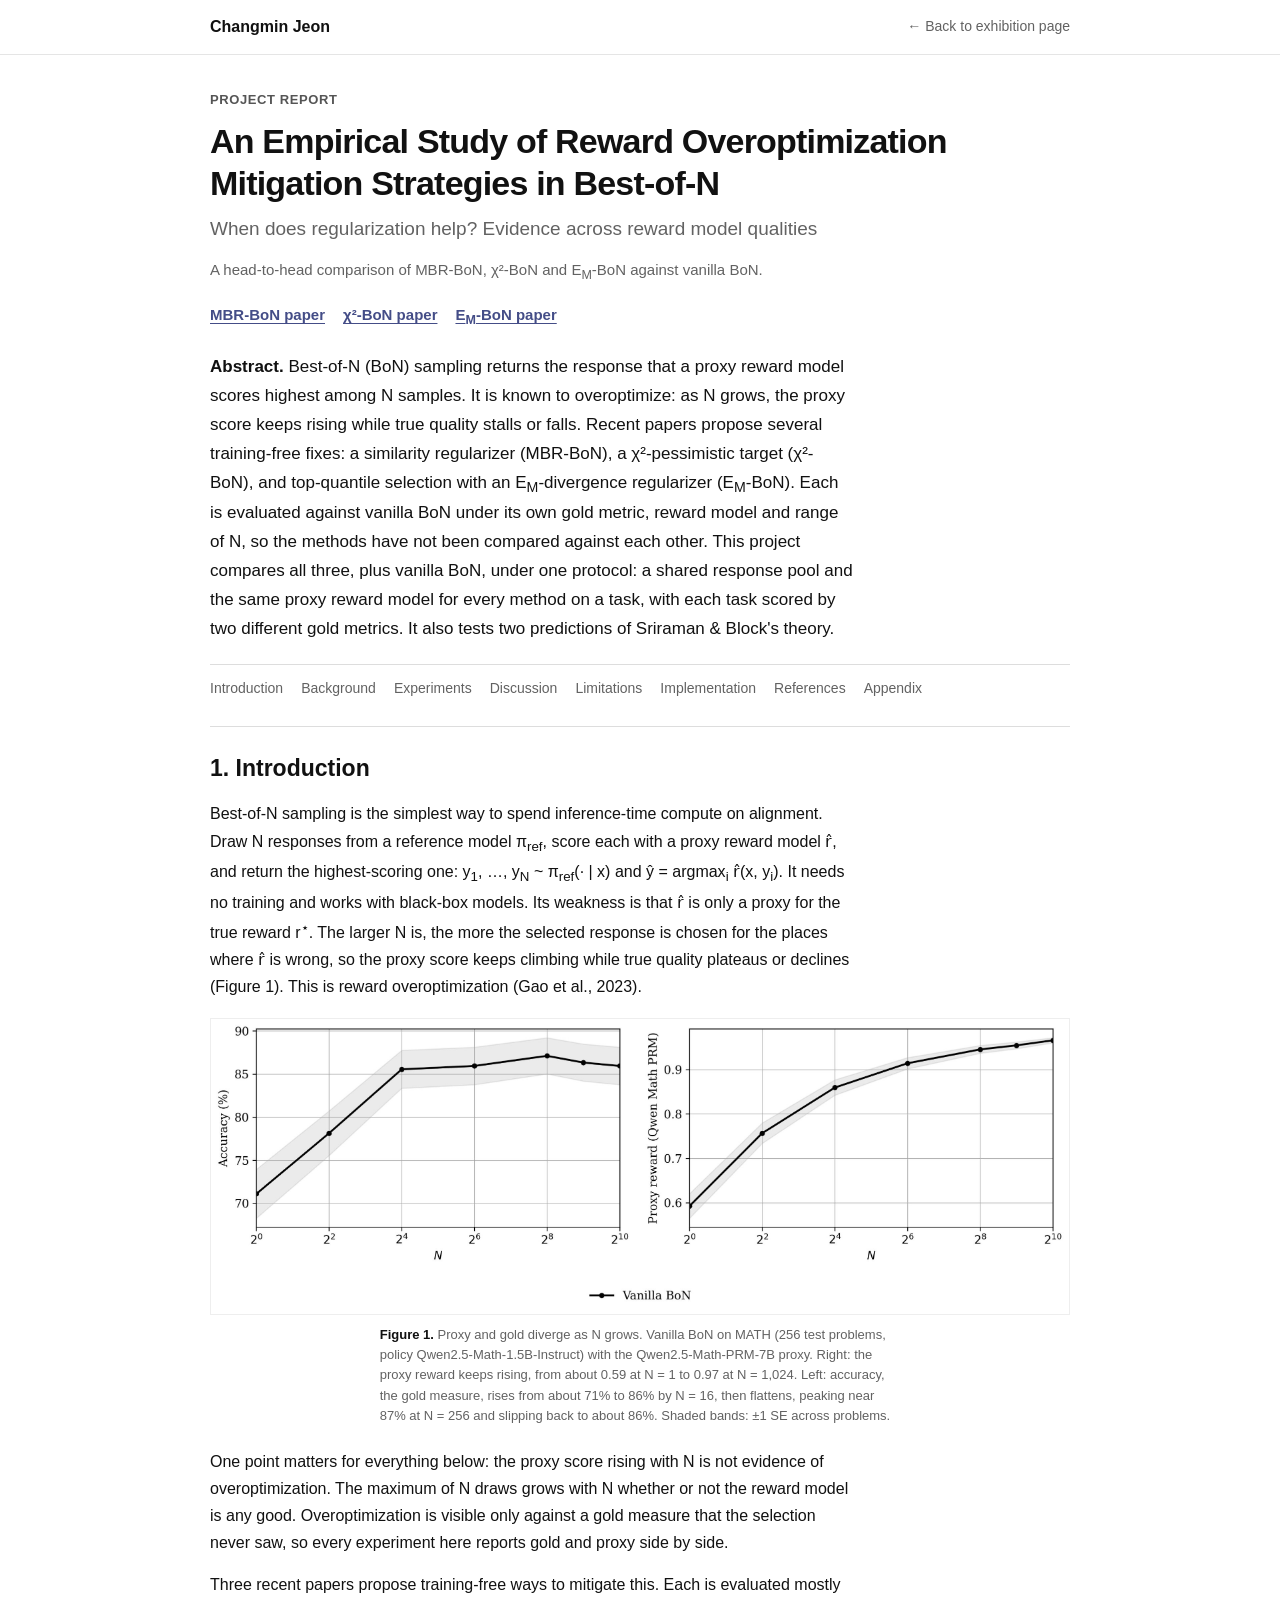
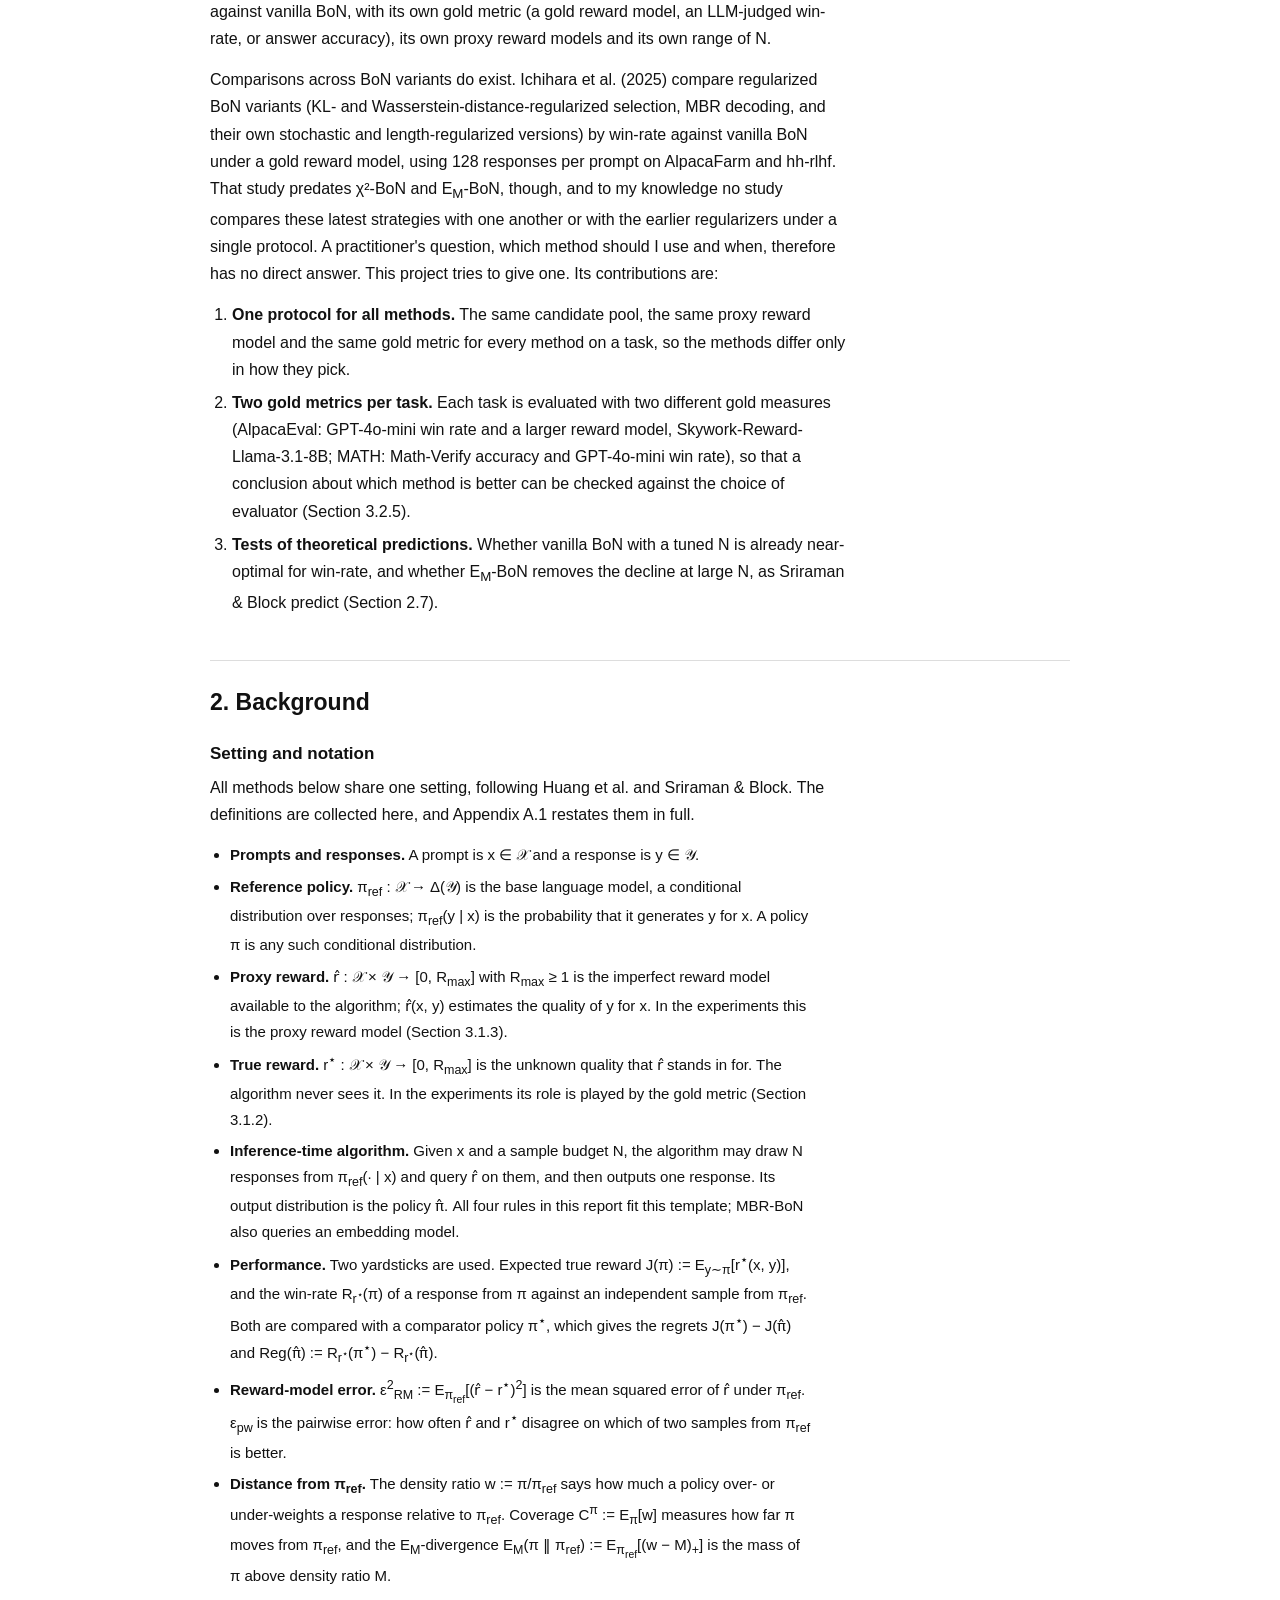
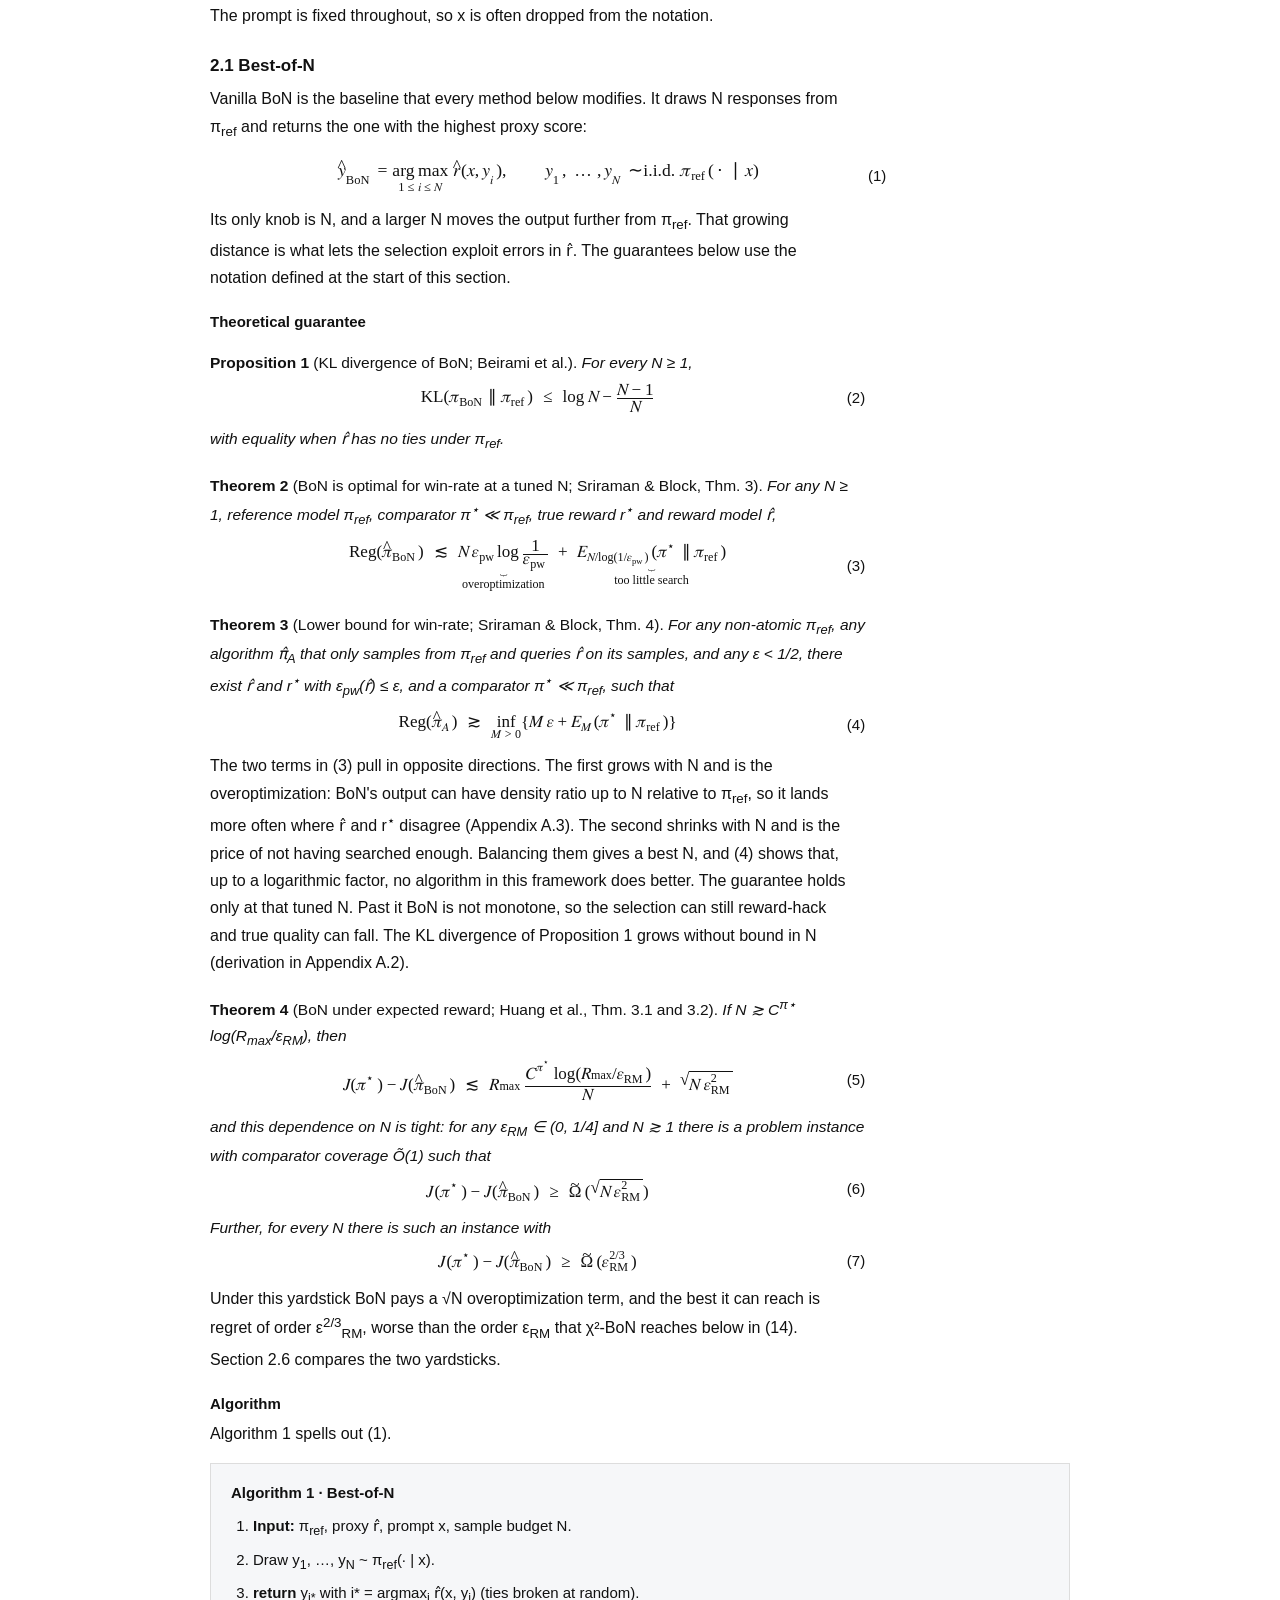
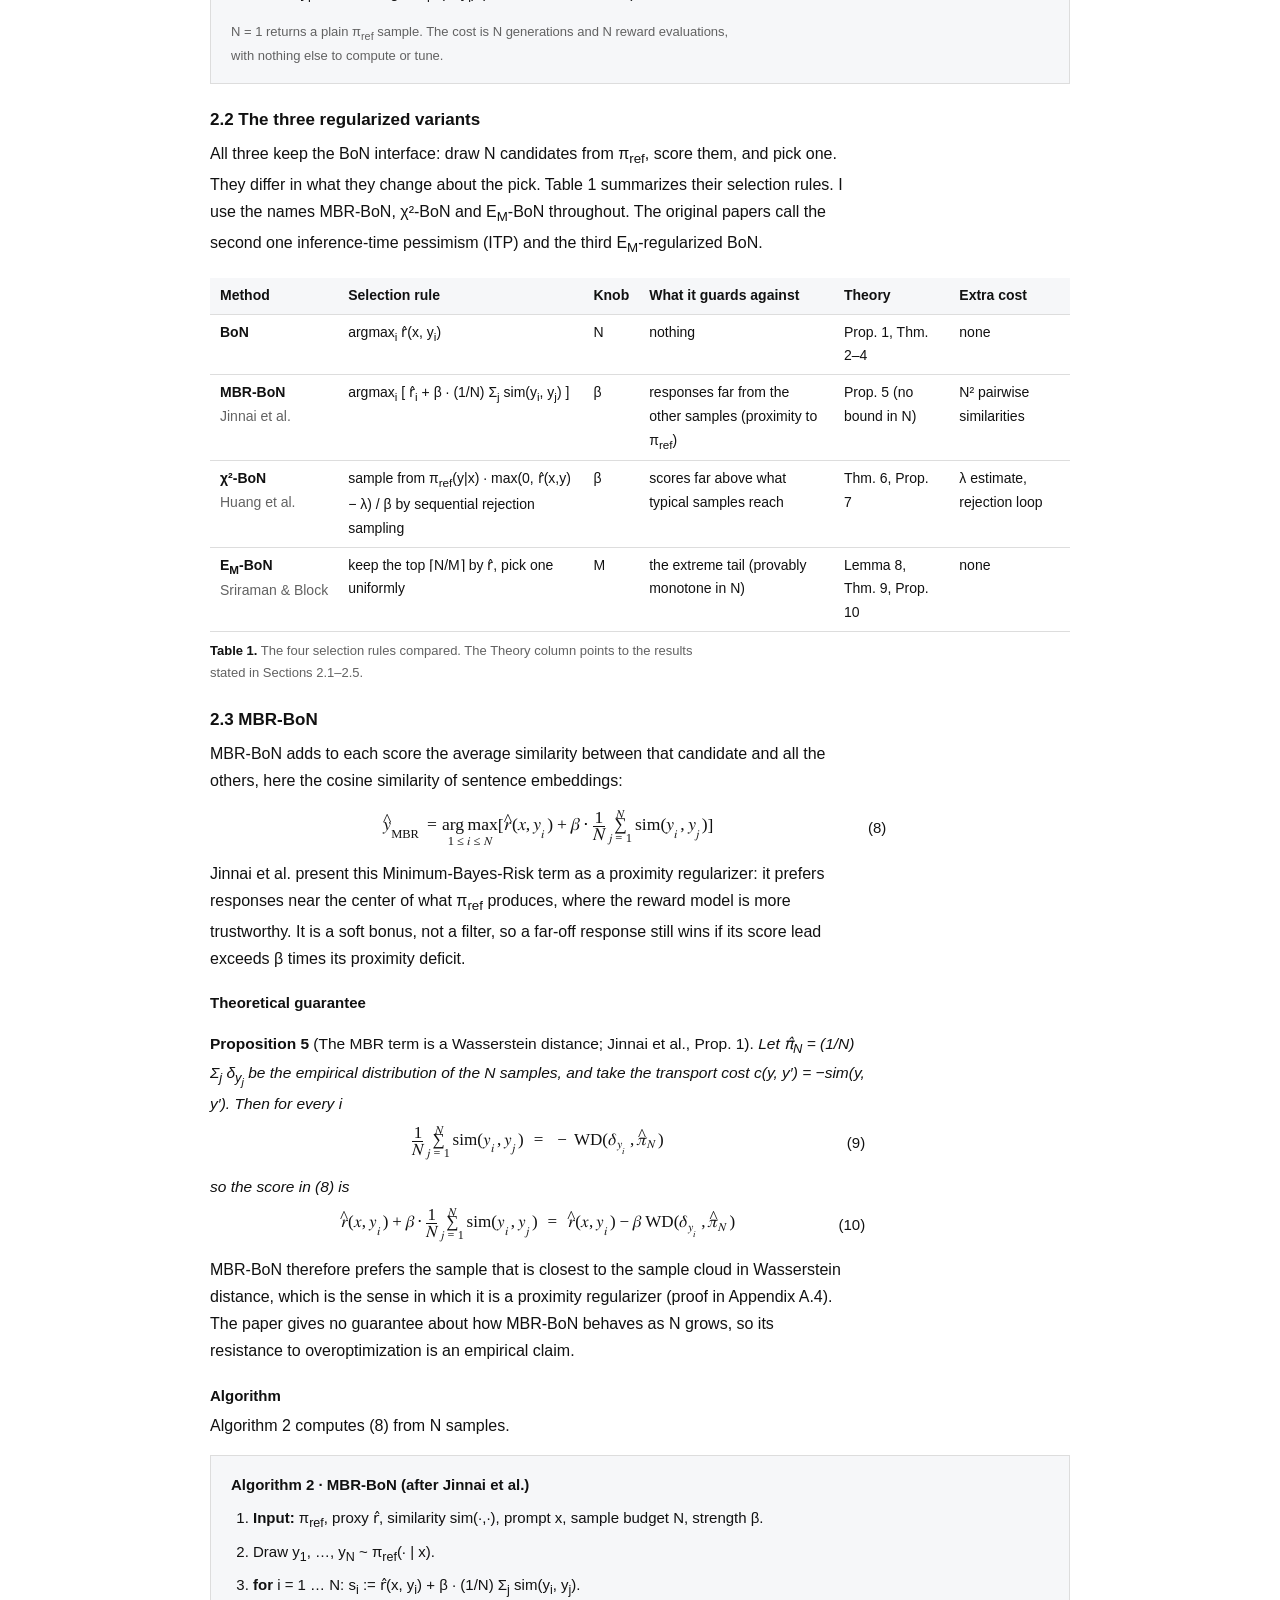
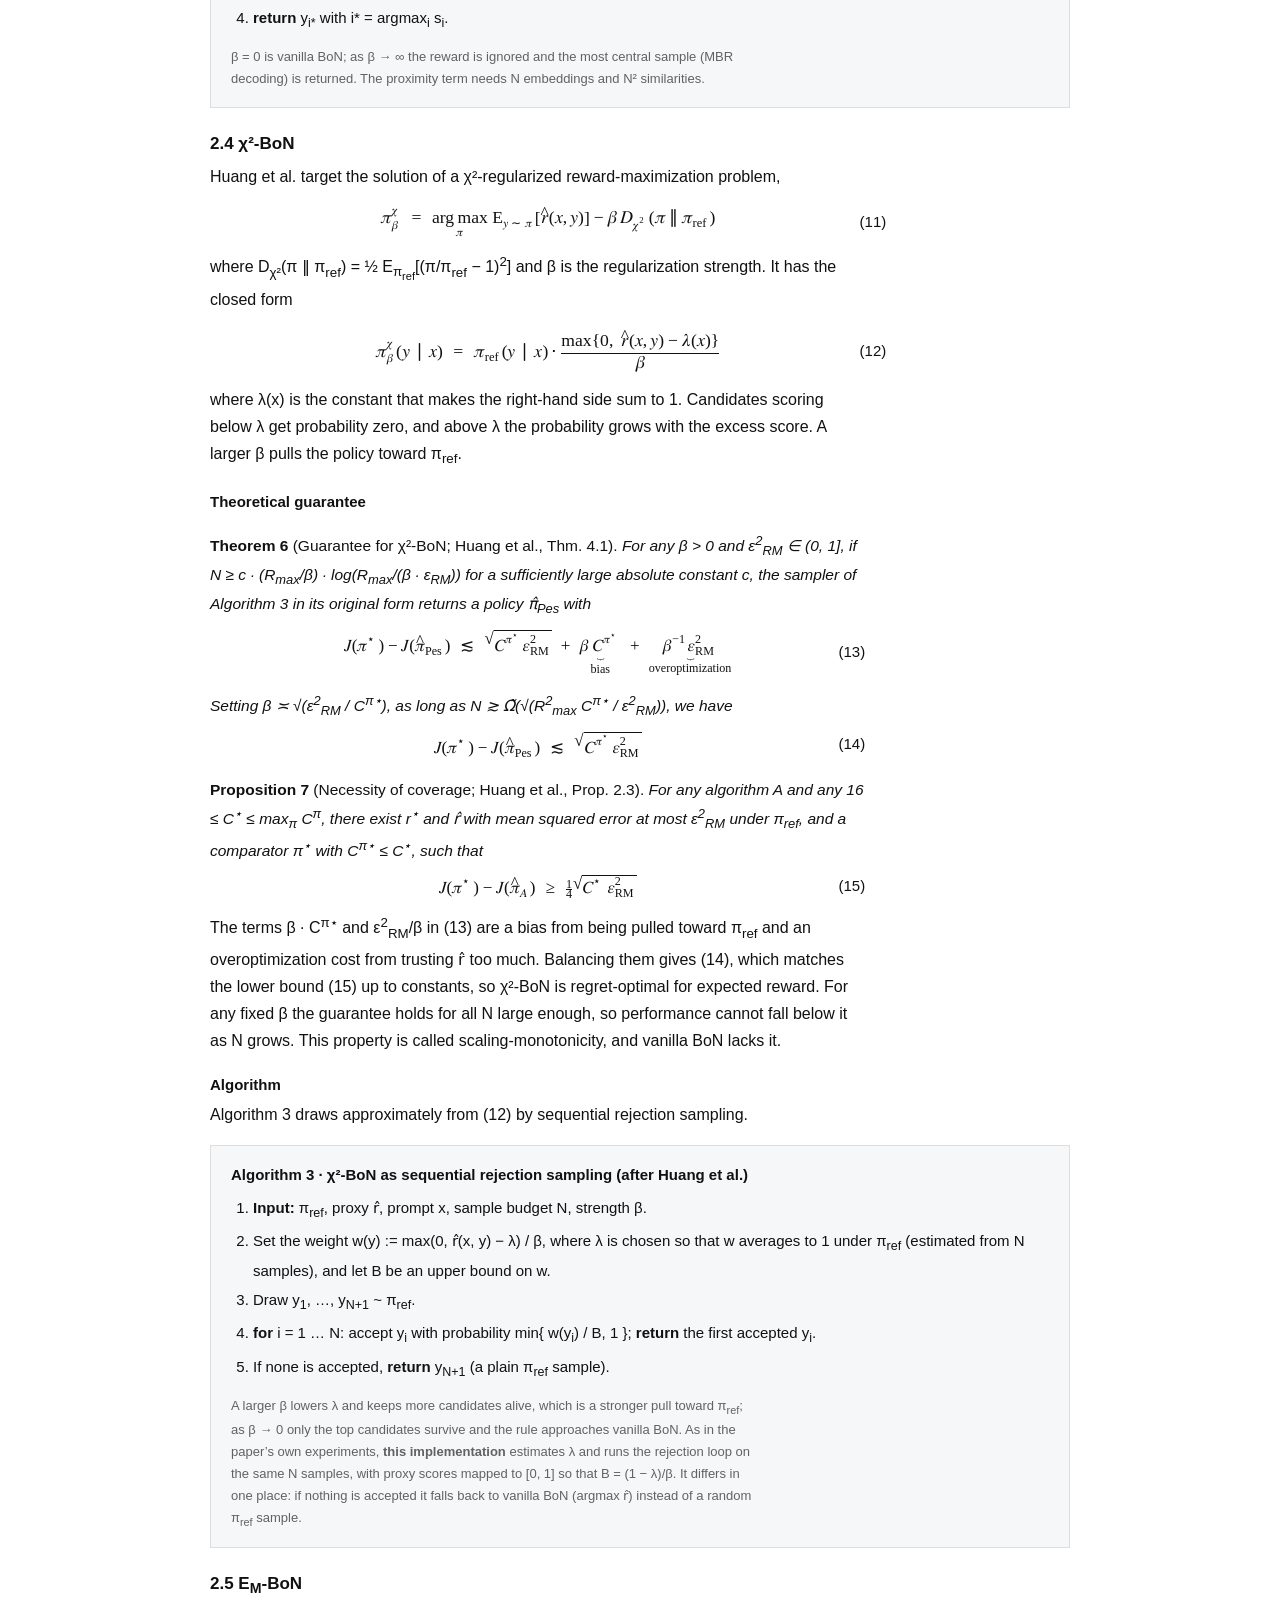
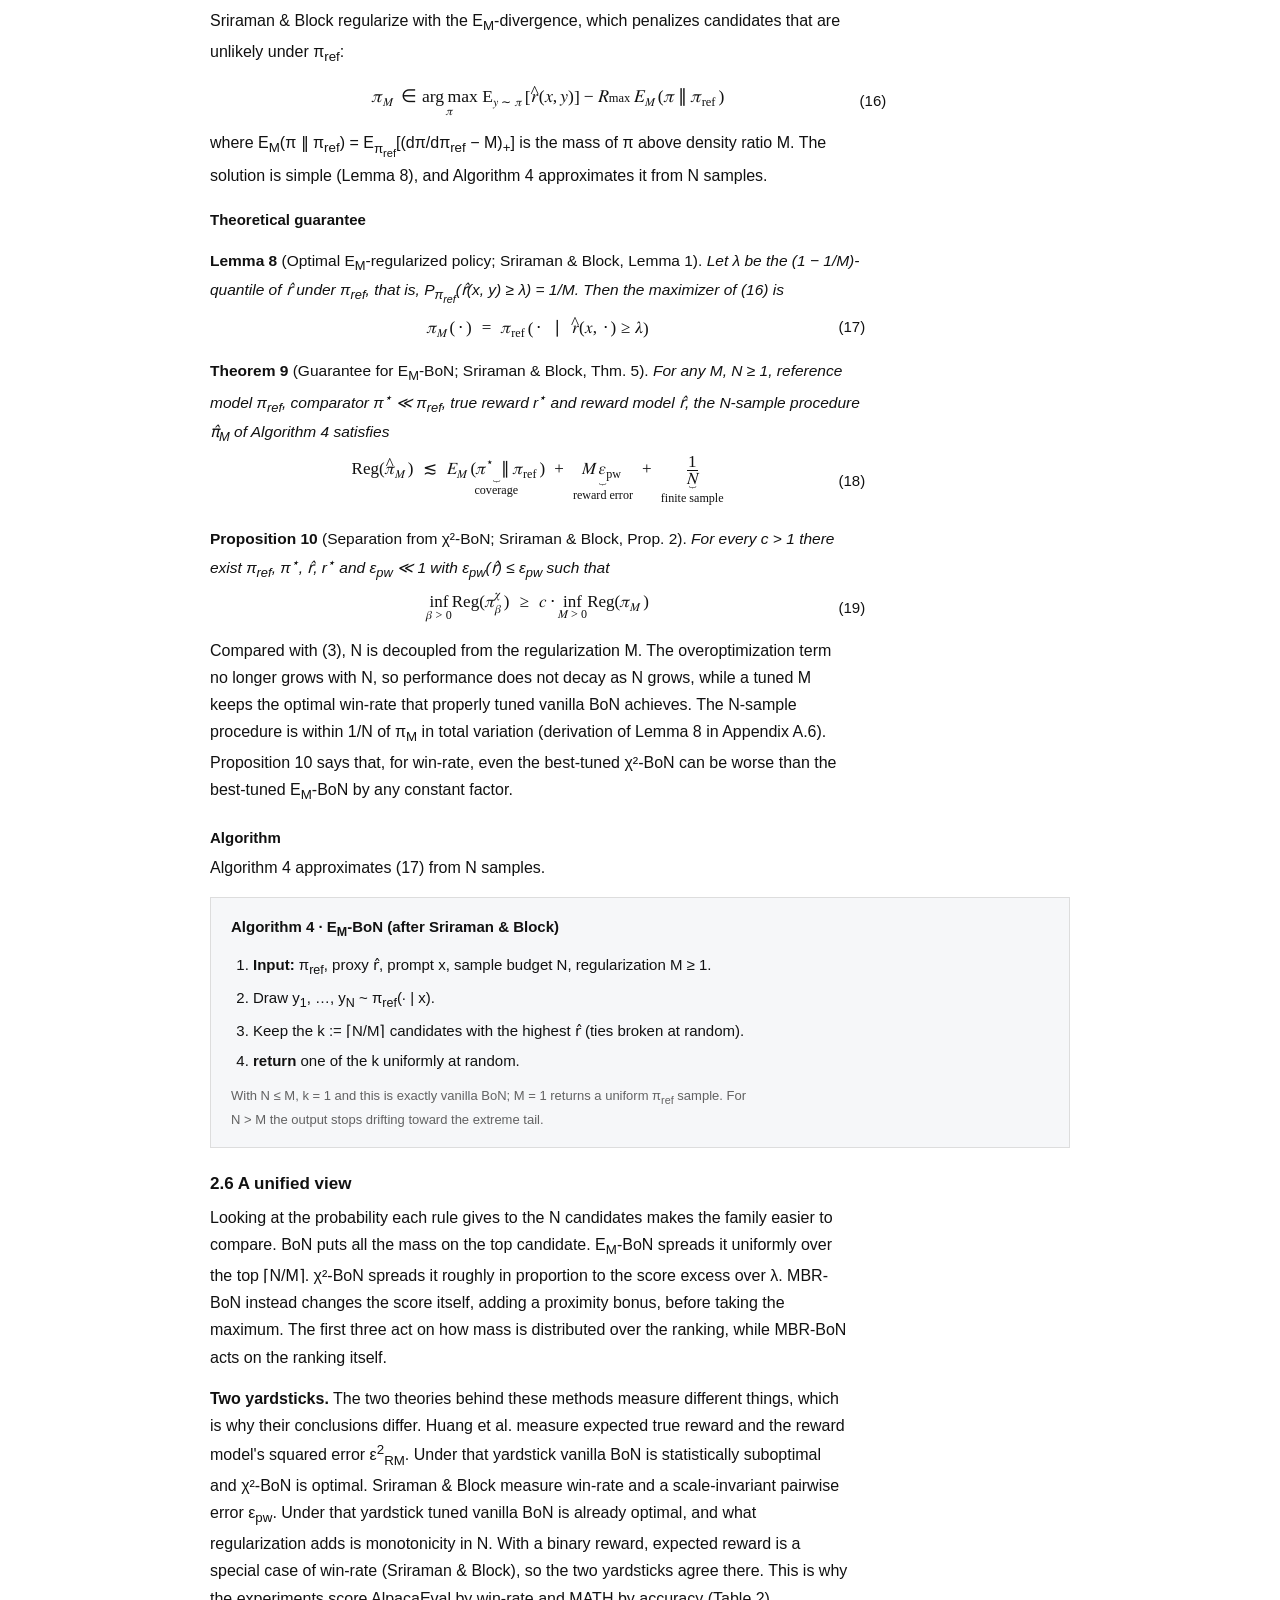
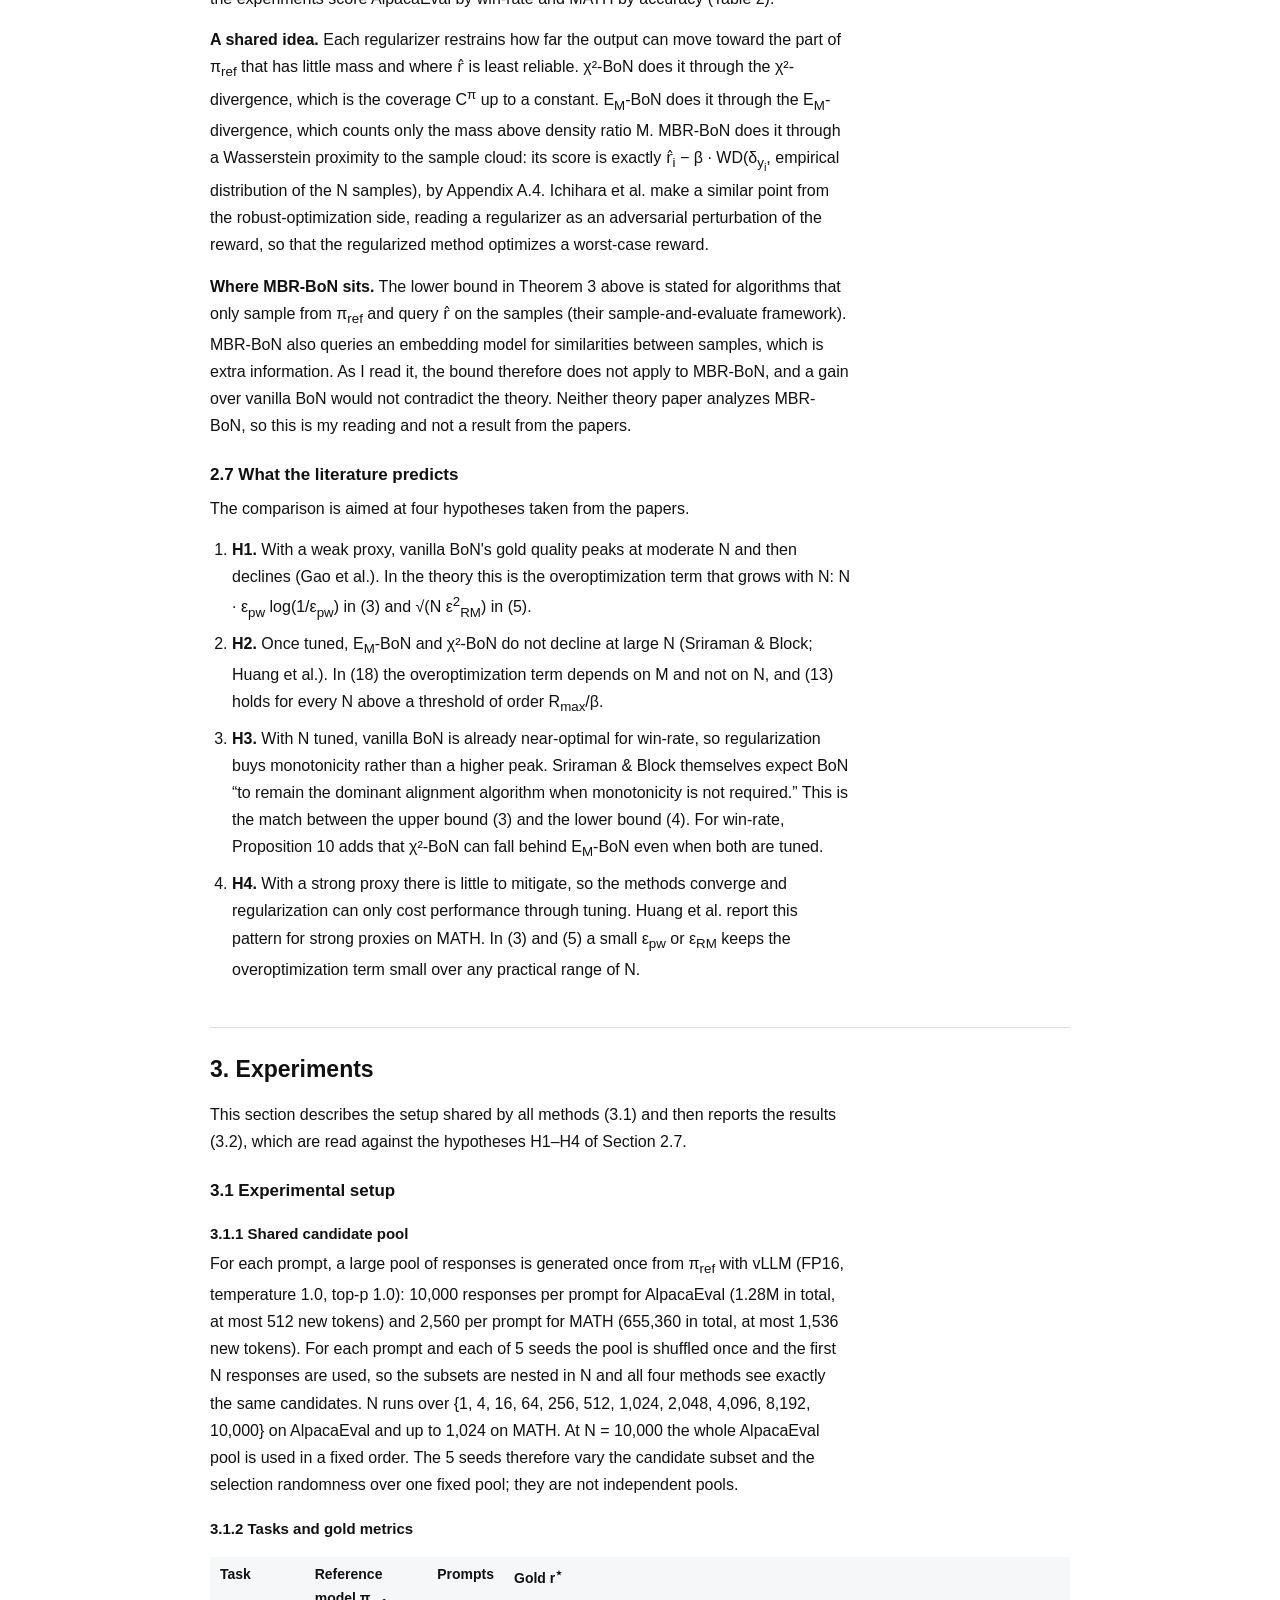
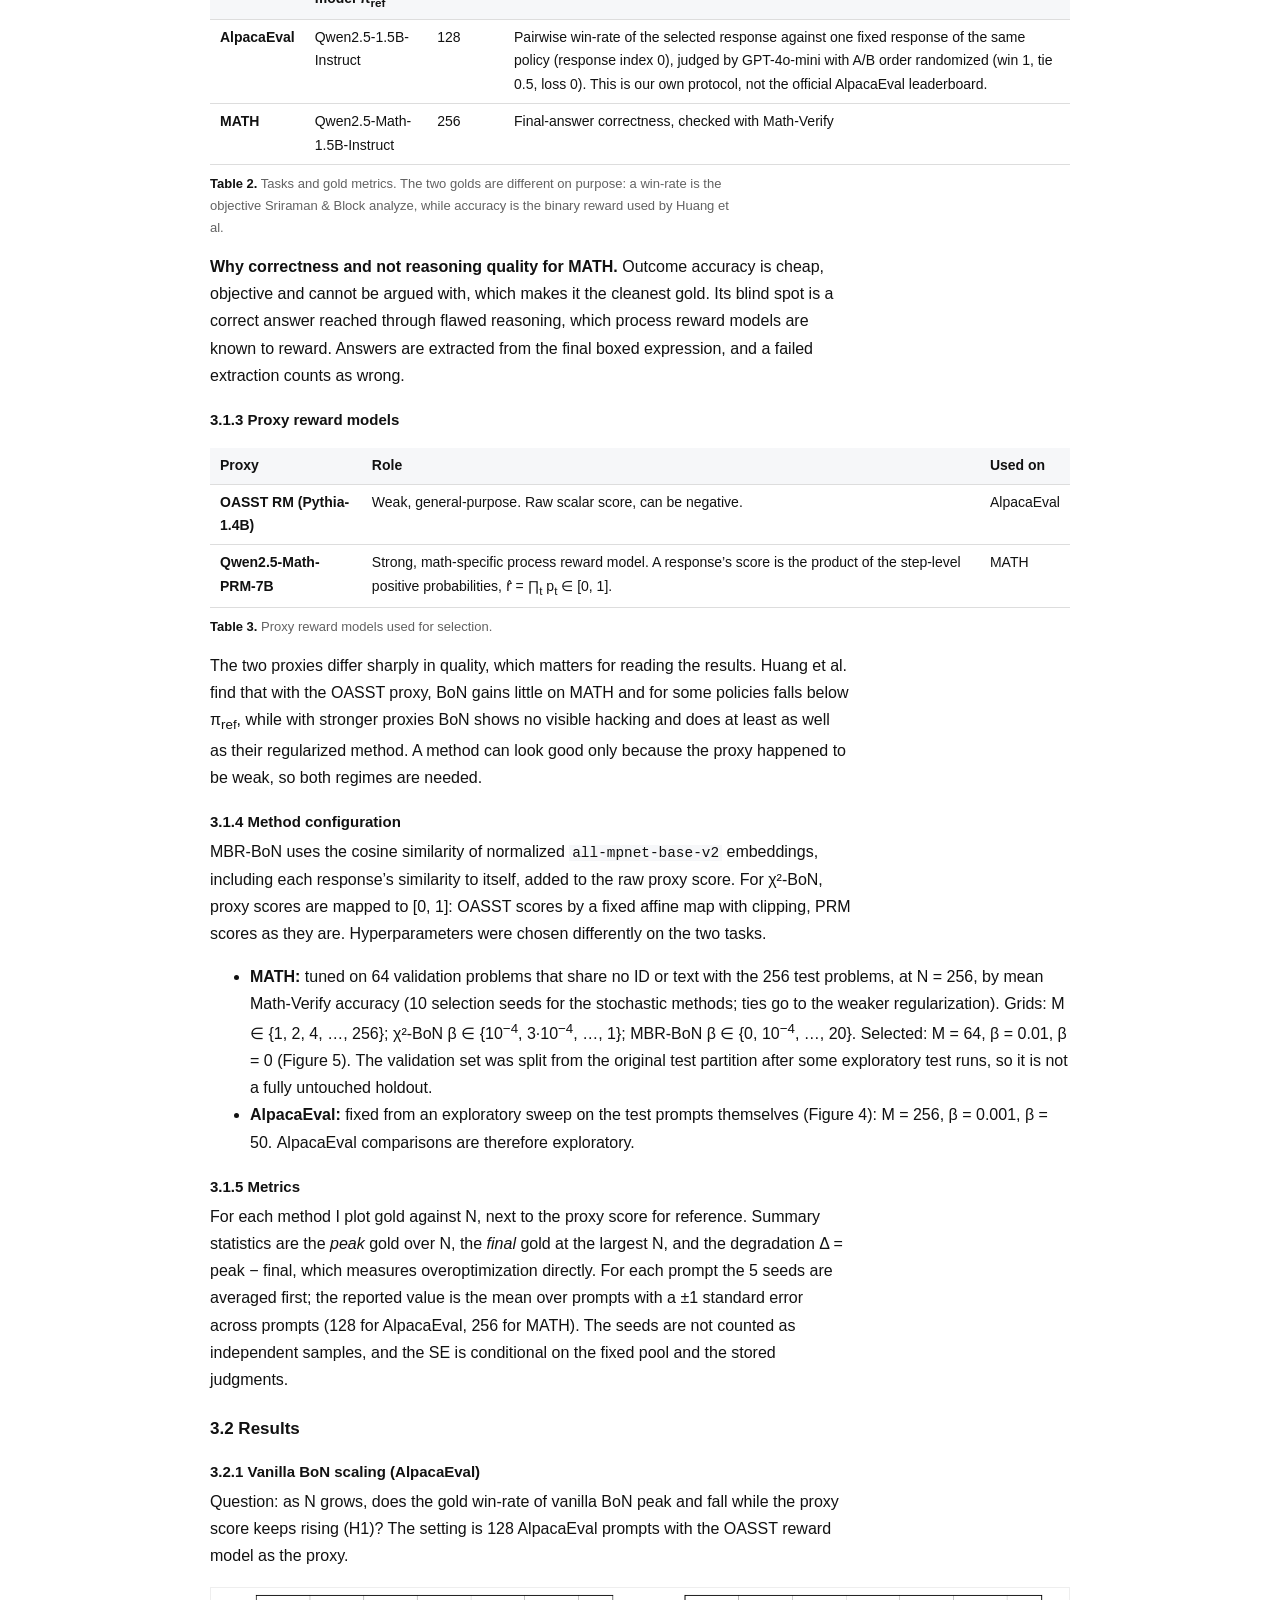
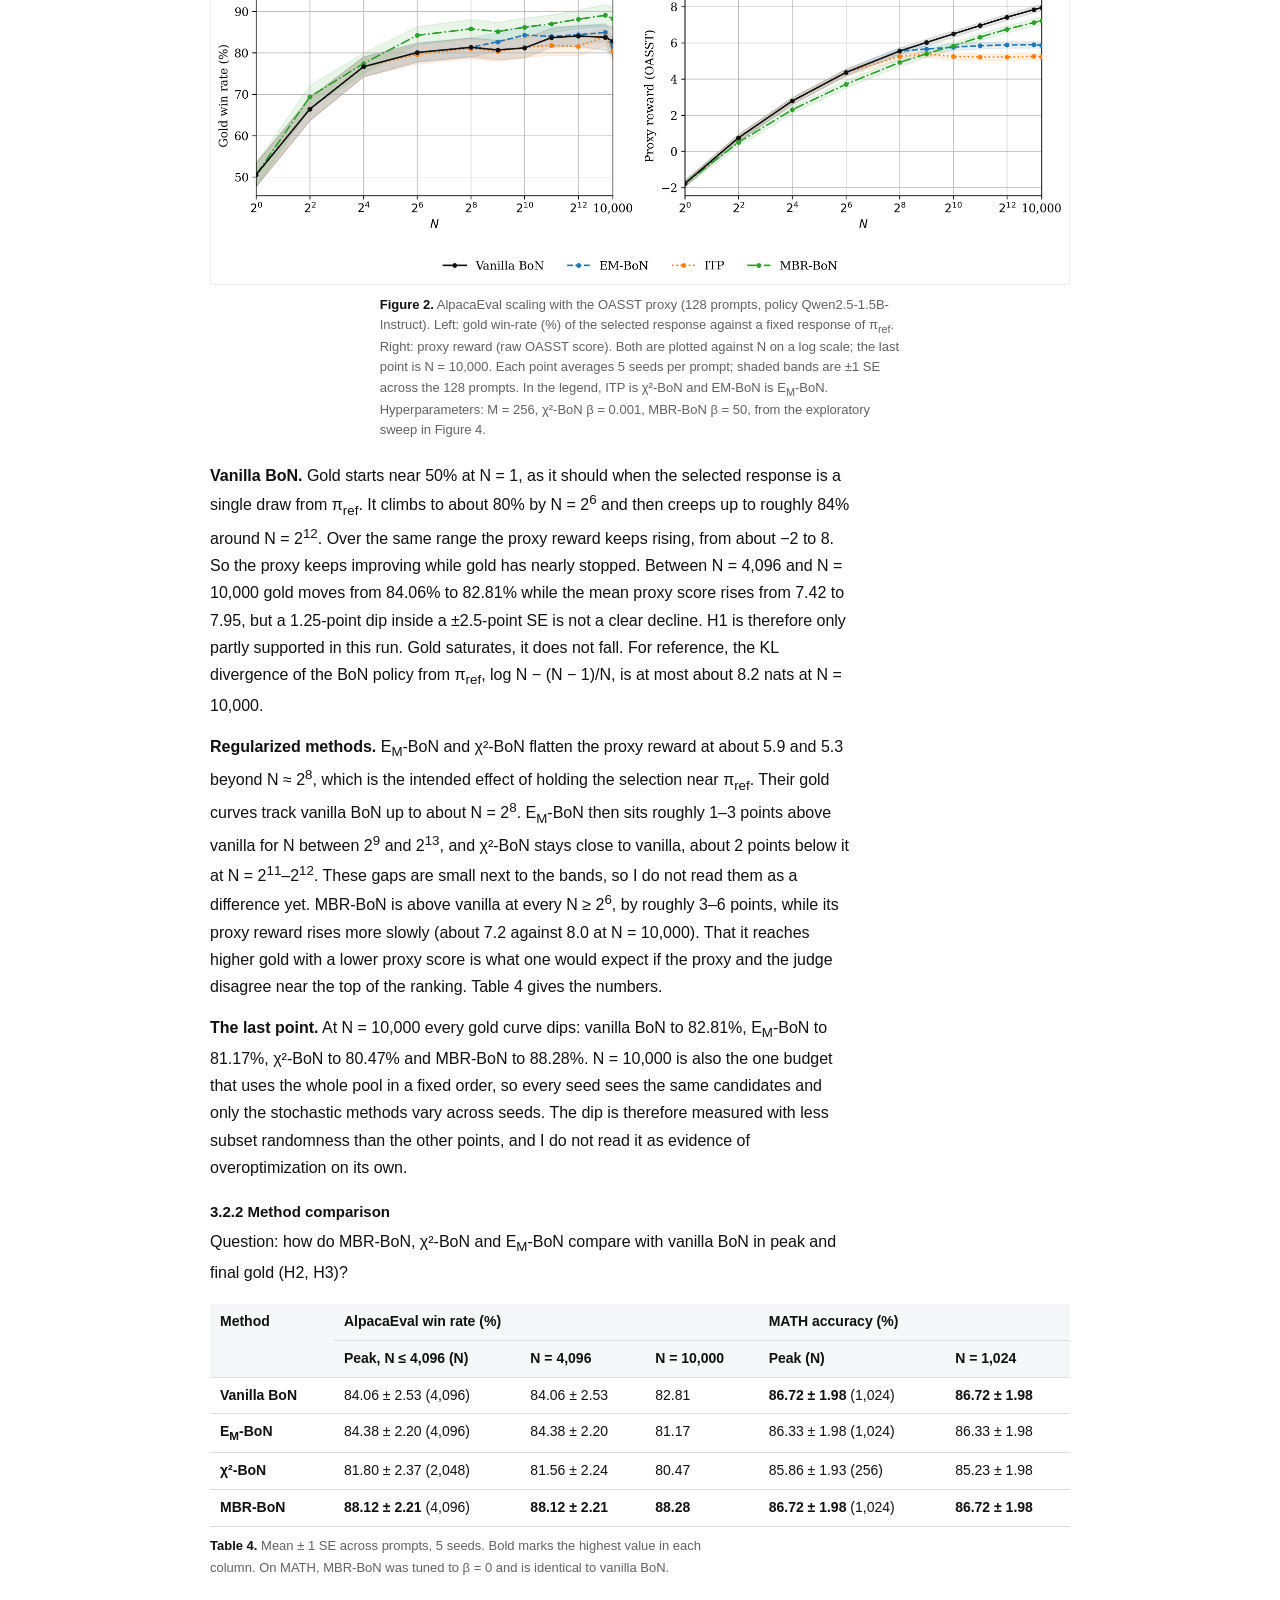
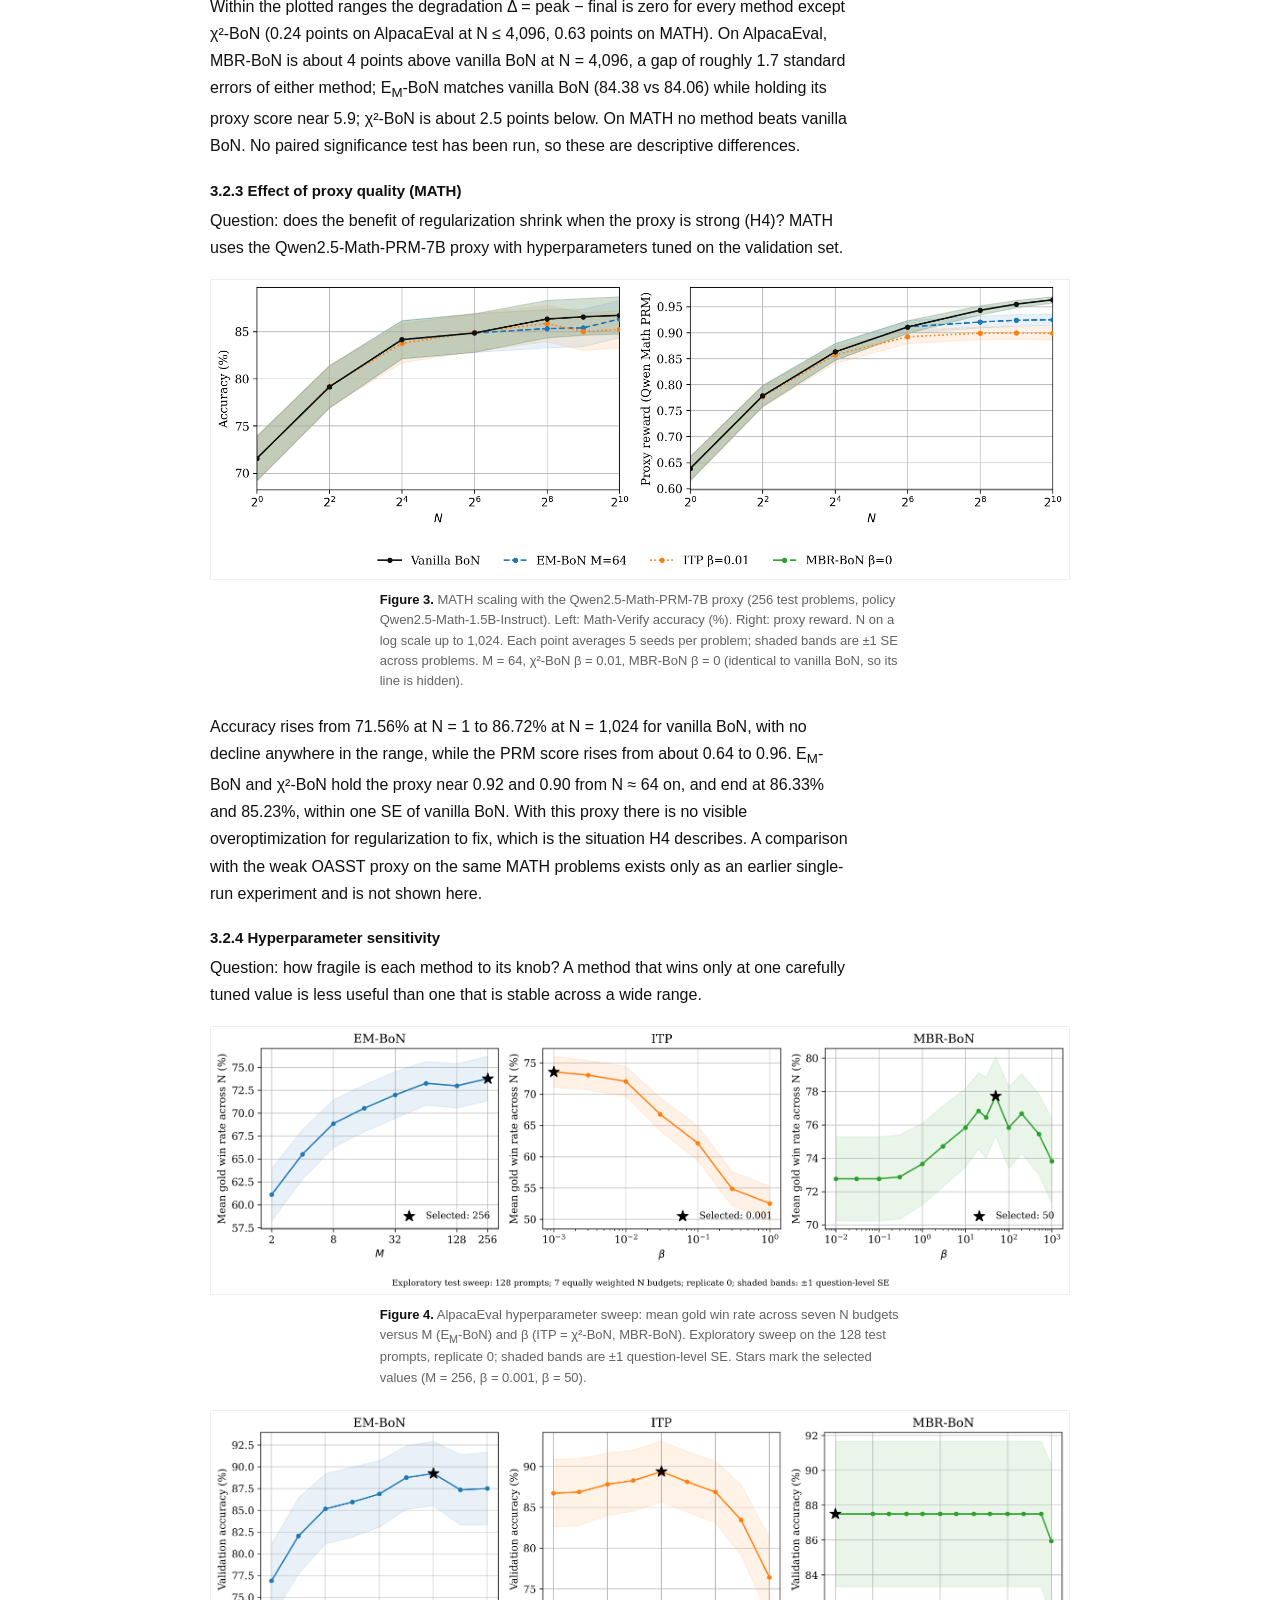
==== commit e7ee83a8: "BoN report: add setting and notation before 2.1 Co-Authored-By: Claude Opus 5.5 <noreply@anthropic.c" ====
--- a/bon.html
+++ b/bon.html
@@ -133,10 +133,23 @@
 
   <section id="background" aria-labelledby="background-h">
     <h2 id="background-h">2. Background</h2>
+    <h3>Setting and notation</h3>
+    <p>All methods below share one setting, following Huang et al. and Sriraman &amp; Block. The definitions are collected here, and Appendix A.1 restates them in full.</p>
+    <ul class="defs">
+      <li><b>Prompts and responses.</b> A prompt is x ∈ 𝒳 and a response is y ∈ 𝒴.</li>
+      <li><b>Reference policy.</b> π<sub>ref</sub> : 𝒳 → Δ(𝒴) is the base language model, a conditional distribution over responses; π<sub>ref</sub>(y | x) is the probability that it generates y for x. A policy π is any such conditional distribution.</li>
+      <li><b>Proxy reward.</b> r̂ : 𝒳 × 𝒴 → [0, R<sub>max</sub>] with R<sub>max</sub> ≥ 1 is the imperfect reward model available to the algorithm; r̂(x, y) estimates the quality of y for x. In the experiments this is the proxy reward model (Section 3.1.3).</li>
+      <li><b>True reward.</b> r<sup>⋆</sup> : 𝒳 × 𝒴 → [0, R<sub>max</sub>] is the unknown quality that r̂ stands in for. The algorithm never sees it. In the experiments its role is played by the gold metric (Section 3.1.2).</li>
+      <li><b>Inference-time algorithm.</b> Given x and a sample budget N, the algorithm may draw N responses from π<sub>ref</sub>(· | x) and query r̂ on them, and then outputs one response. Its output distribution is the policy π̂. All four rules in this report fit this template; MBR-BoN also queries an embedding model.</li>
+      <li><b>Performance.</b> Two yardsticks are used. Expected true reward J(π) := E<sub>y∼π</sub>[r<sup>⋆</sup>(x, y)], and the win-rate R<sub>r<sup>⋆</sup></sub>(π) of a response from π against an independent sample from π<sub>ref</sub>. Both are compared with a comparator policy π<sup>⋆</sup>, which gives the regrets J(π<sup>⋆</sup>) − J(π̂) and Reg(π̂) := R<sub>r<sup>⋆</sup></sub>(π<sup>⋆</sup>) − R<sub>r<sup>⋆</sup></sub>(π̂).</li>
+      <li><b>Reward-model error.</b> ε<sup>2</sup><sub>RM</sub> := E<sub>π<sub>ref</sub></sub>[(r̂ − r<sup>⋆</sup>)<sup>2</sup>] is the mean squared error of r̂ under π<sub>ref</sub>. ε<sub>pw</sub> is the pairwise error: how often r̂ and r<sup>⋆</sup> disagree on which of two samples from π<sub>ref</sub> is better.</li>
+      <li><b>Distance from π<sub>ref</sub>.</b> The density ratio w := π/π<sub>ref</sub> says how much a policy over- or under-weights a response relative to π<sub>ref</sub>. Coverage C<sup>π</sup> := E<sub>π</sub>[w] measures how far π moves from π<sub>ref</sub>, and the E<sub>M</sub>-divergence E<sub>M</sub>(π ‖ π<sub>ref</sub>) := E<sub>π<sub>ref</sub></sub>[(w − M)<sub>+</sub>] is the mass of π above density ratio M.</li>
+    </ul>
+    <p>The prompt is fixed throughout, so x is often dropped from the notation.</p>
     <h3>2.1 Best-of-N</h3>
     <p>Vanilla BoN is the baseline that every method below modifies. It draws N responses from π<sub>ref</sub> and returns the one with the highest proxy score:</p>
     <div class="eq"><div class="eqm"><math xmlns="http://www.w3.org/1998/Math/MathML" display="block"><mrow><msub><mover accent="true"><mi>y</mi><mo>^</mo></mover><mrow><mi mathvariant="normal">B</mi><mi mathvariant="normal">o</mi><mi mathvariant="normal">N</mi></mrow></msub><mo>=</mo><munder><mrow><mi mathvariant="normal">arg max</mi><mo>⁡</mo></mrow><mrow><mn>1</mn><mo>≤</mo><mi>i</mi><mo>≤</mo><mi>N</mi></mrow></munder><mtext> </mtext><mover accent="true"><mi>r</mi><mo>^</mo></mover><mo stretchy="false">(</mo><mi>x</mi><mo separator="true">,</mo><msub><mi>y</mi><mi>i</mi></msub><mo stretchy="false">)</mo><mo separator="true">,</mo><mspace width="2em"/><msub><mi>y</mi><mn>1</mn></msub><mo separator="true">,</mo><mo>…</mo><mo separator="true">,</mo><msub><mi>y</mi><mi>N</mi></msub><mo><mover><mo><mo>∼</mo></mo><mtext>i.i.d.</mtext></mover></mo><msub><mi>π</mi><mrow><mi mathvariant="normal">r</mi><mi mathvariant="normal">e</mi><mi mathvariant="normal">f</mi></mrow></msub><mo stretchy="false">(</mo><mo>⋅</mo><mo>∣</mo><mi>x</mi><mo stretchy="false">)</mo></mrow></math></div><span class="eqn">(1)</span></div>
-    <p>Its only knob is N, and a larger N moves the output further from π<sub>ref</sub>. That growing distance is what lets the selection exploit errors in r̂. The guarantees below use the notation of Appendix A.1: Reg is the win-rate regret against a comparator policy π<sup>⋆</sup>, ε<sub>pw</sub> is how often r̂ and the true reward r<sup>⋆</sup> disagree on which of two samples from π<sub>ref</sub> is better, ε<sup>2</sup><sub>RM</sub> is the mean squared error of r̂ under π<sub>ref</sub>, E<sub>M</sub> is the E<sub>M</sub>-divergence, C<sup>π</sup> is coverage, and J is expected true reward.</p>
+    <p>Its only knob is N, and a larger N moves the output further from π<sub>ref</sub>. That growing distance is what lets the selection exploit errors in r̂. The guarantees below use the notation defined at the start of this section.</p>
 
     <h4>Theoretical guarantee</h4>
     <div class="thm">
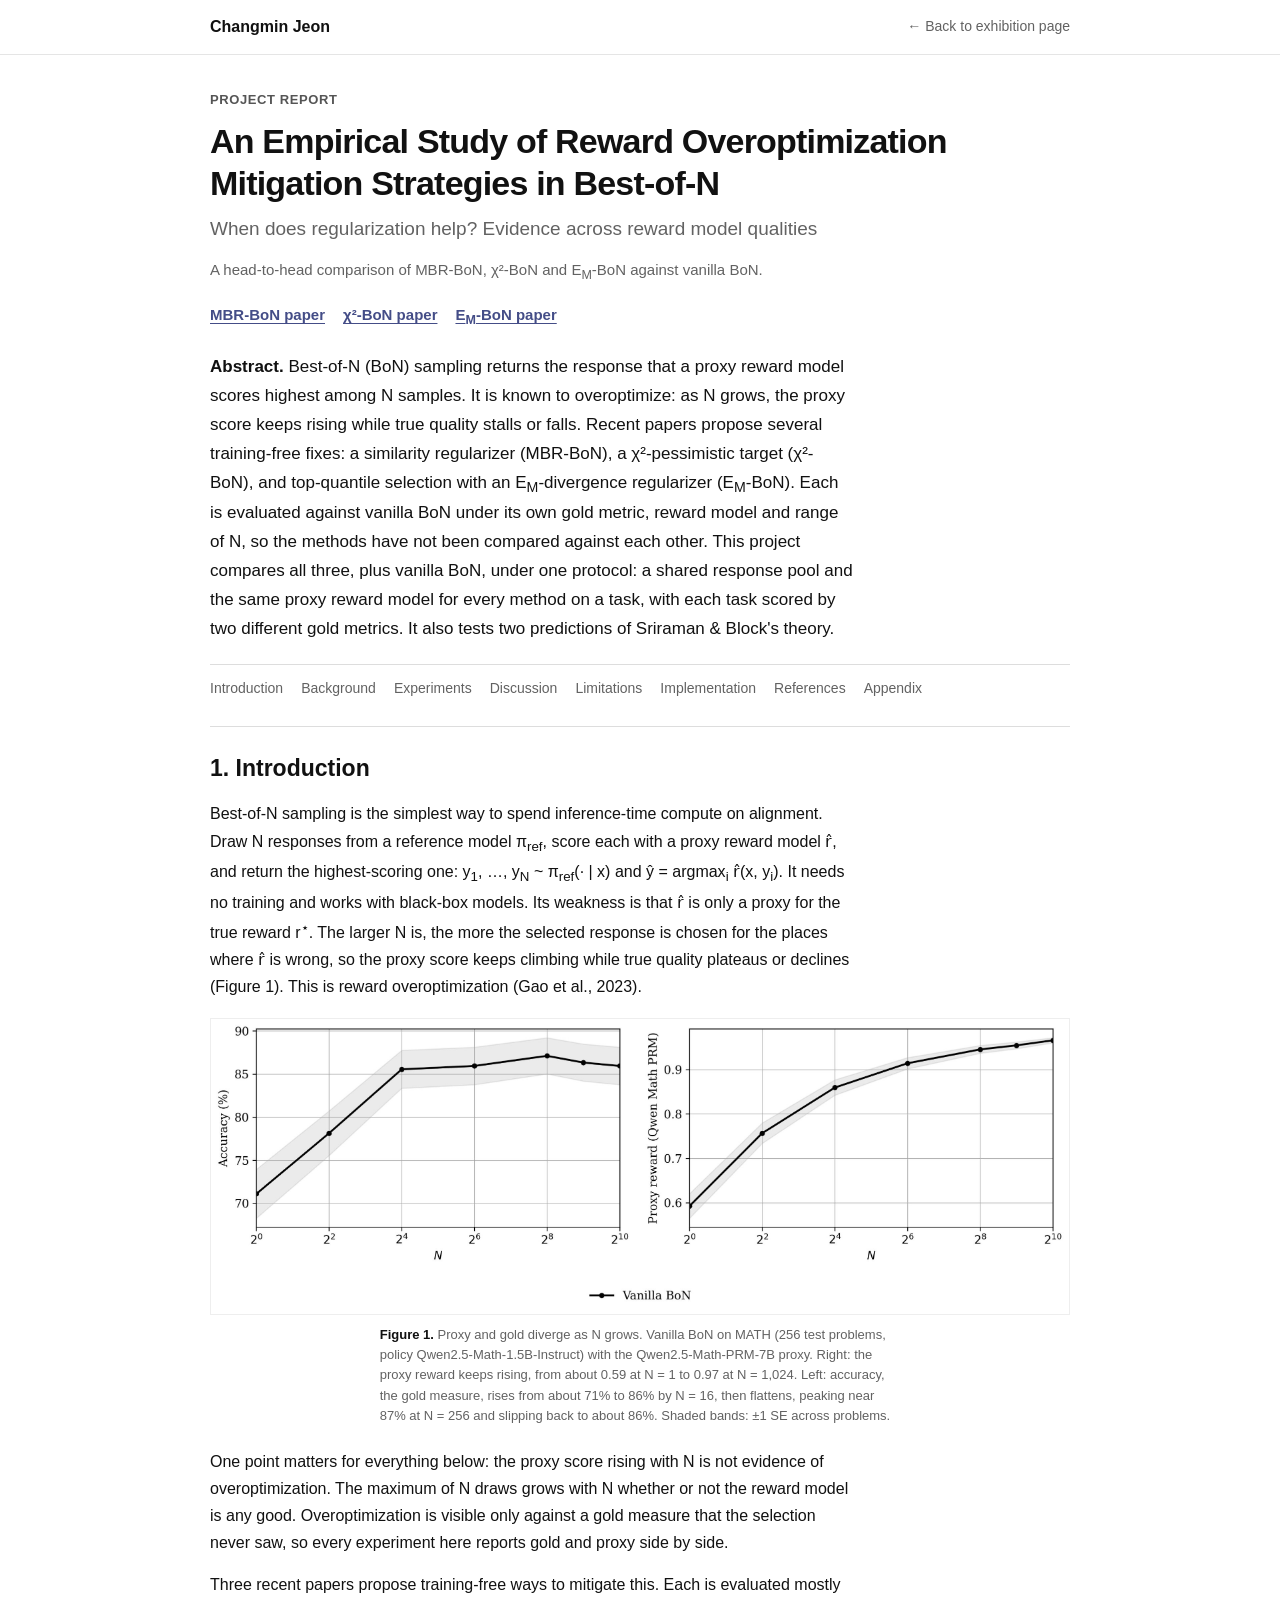
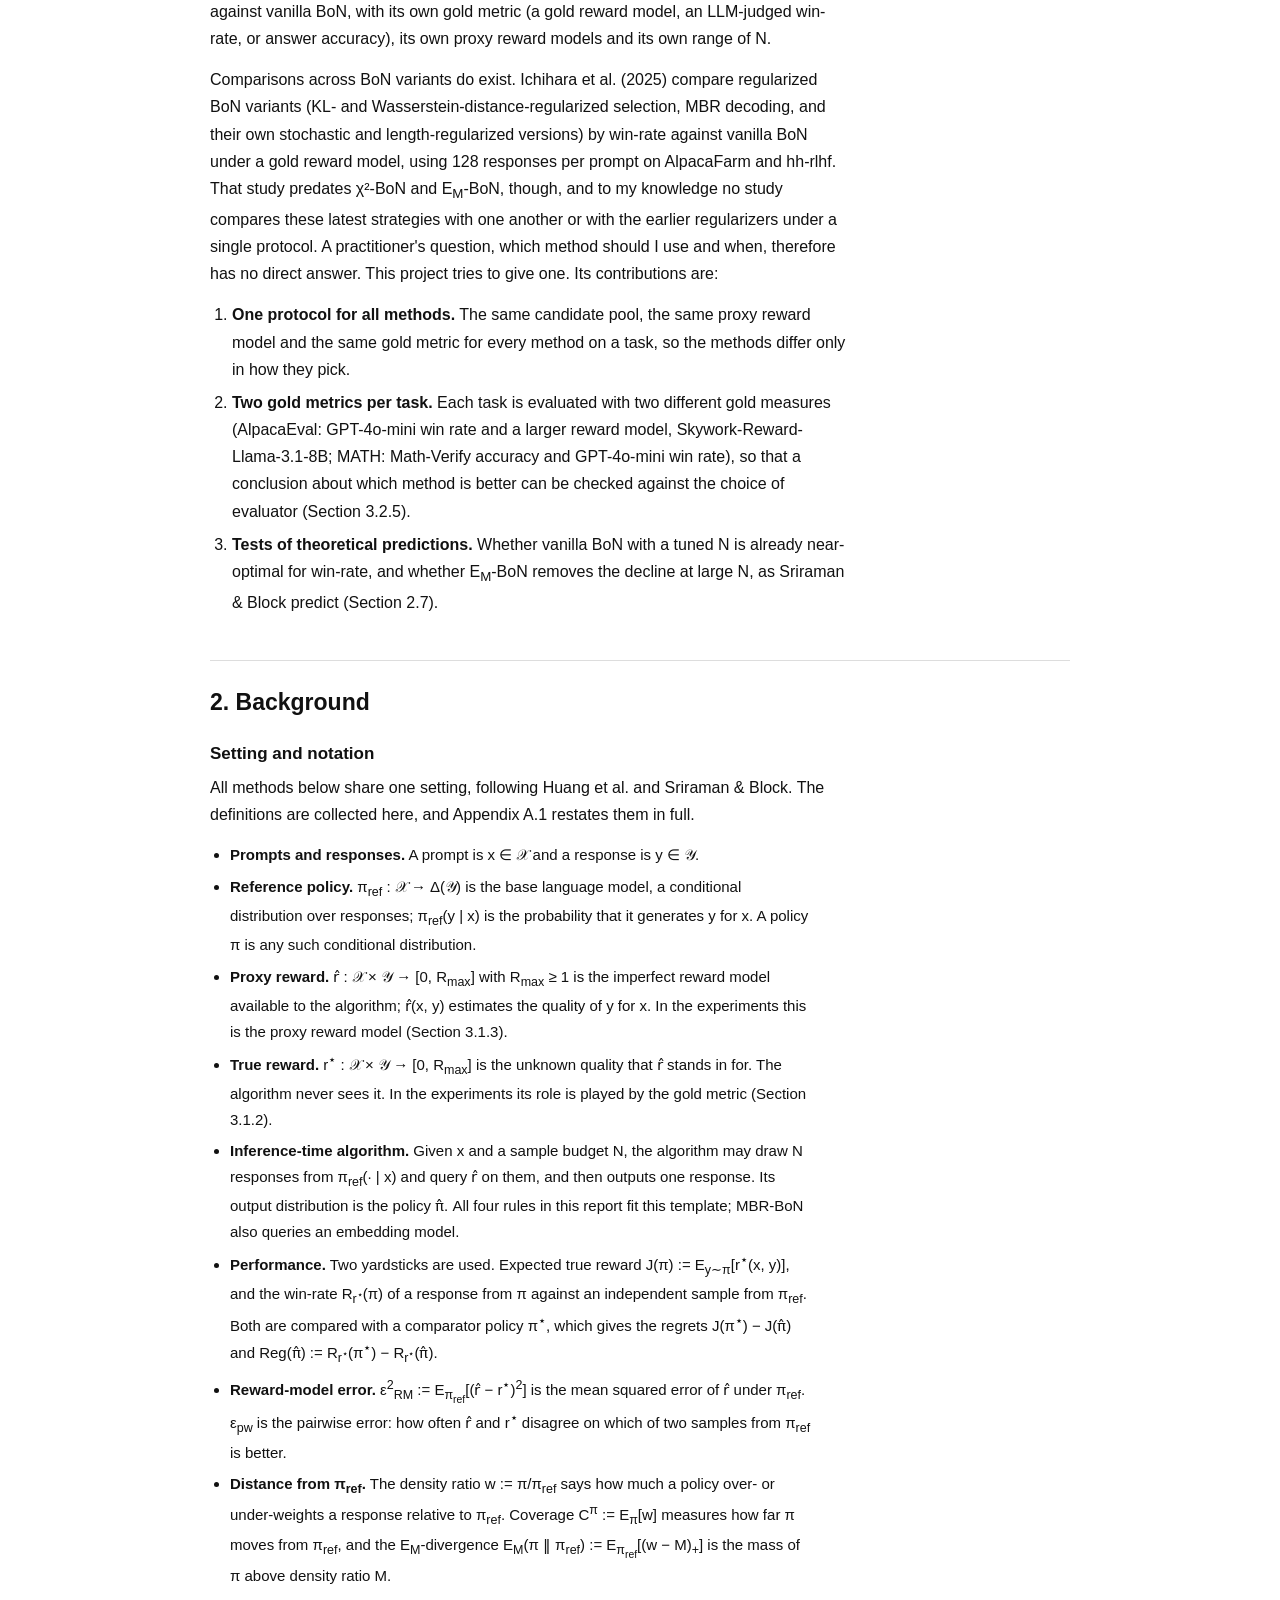
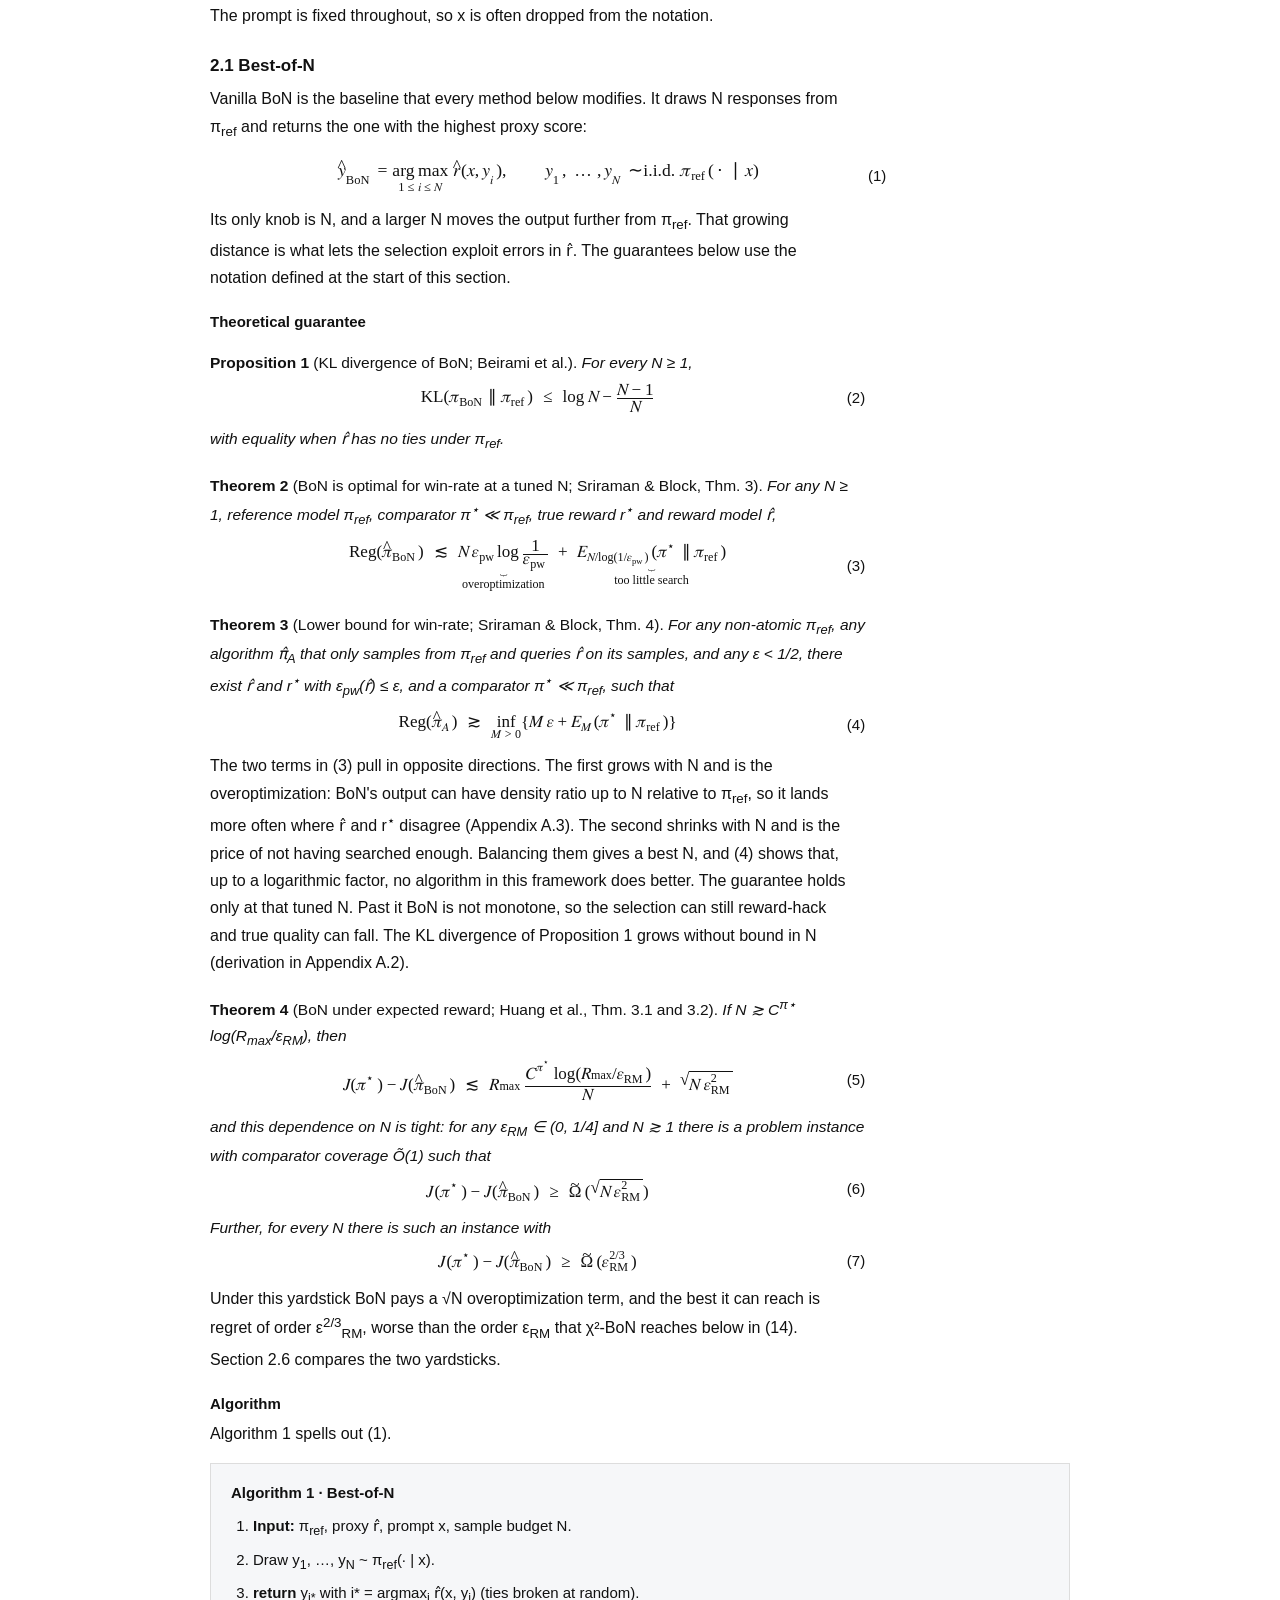
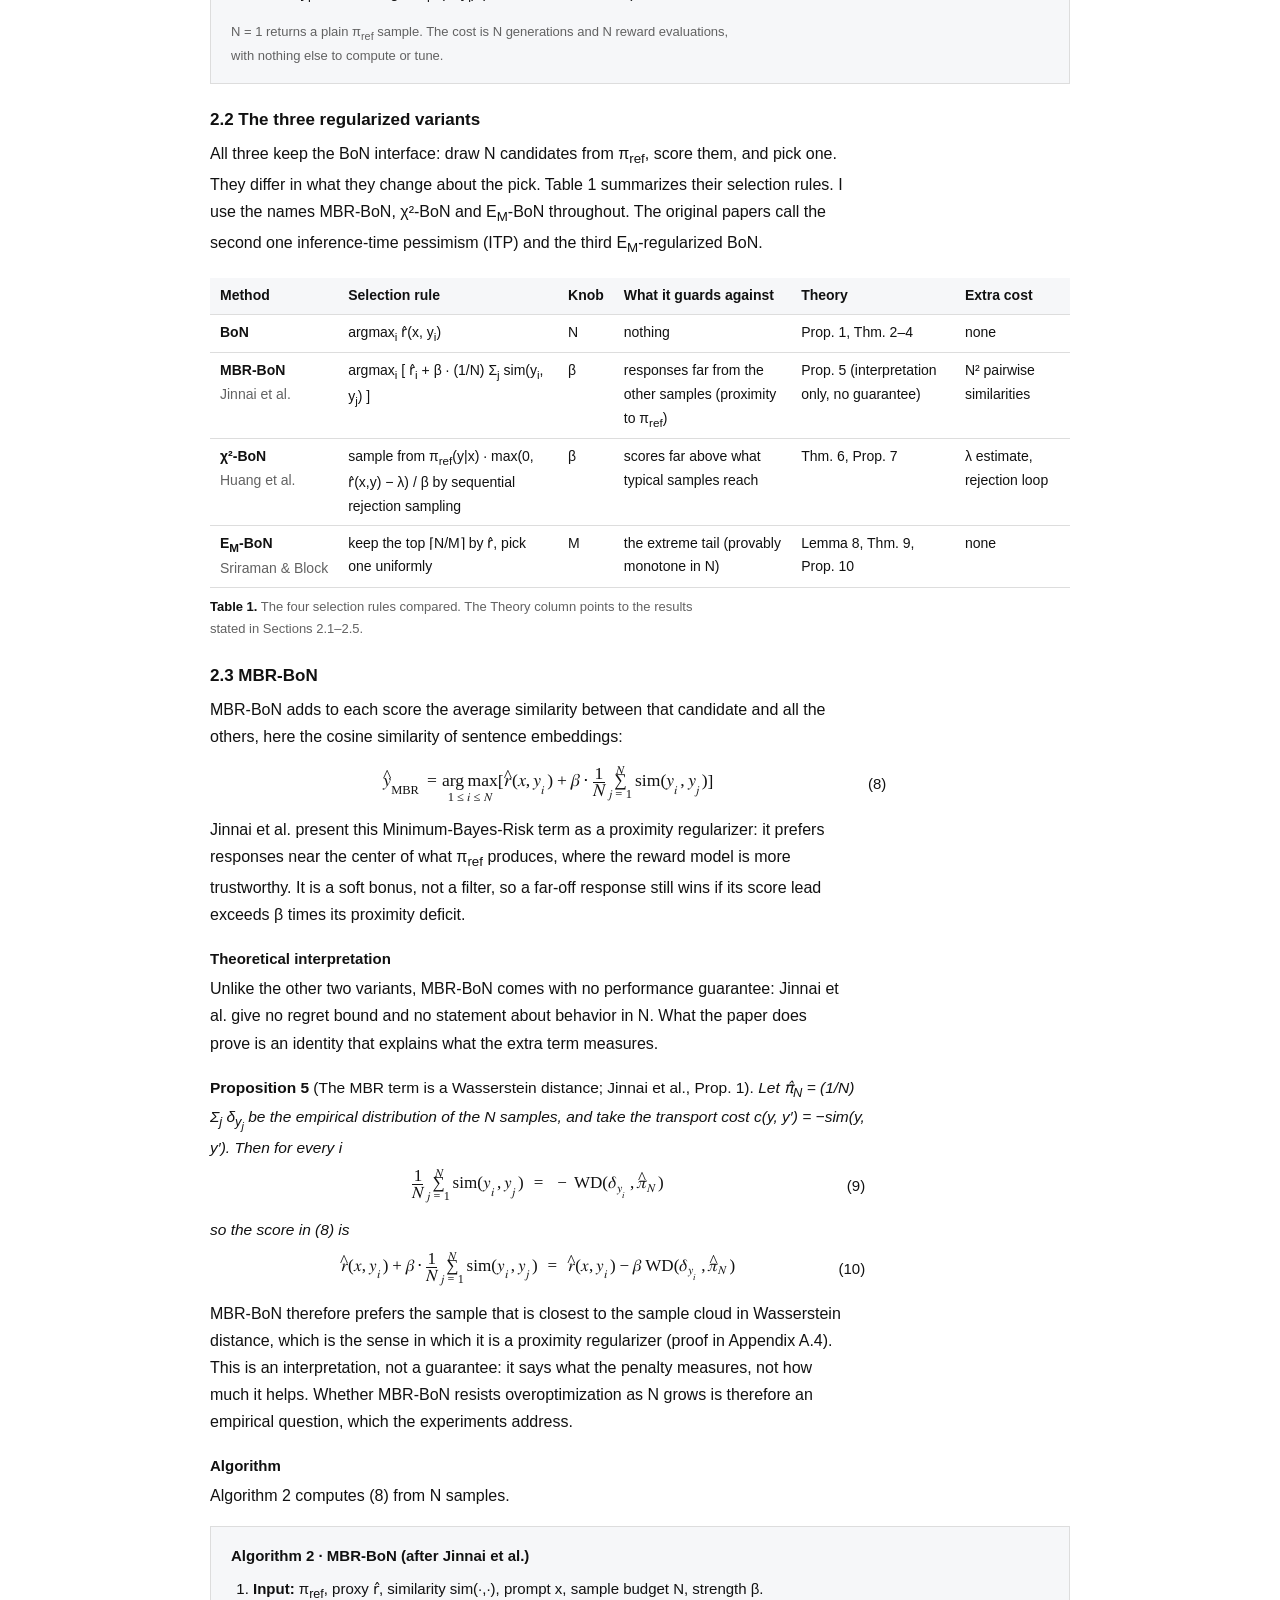
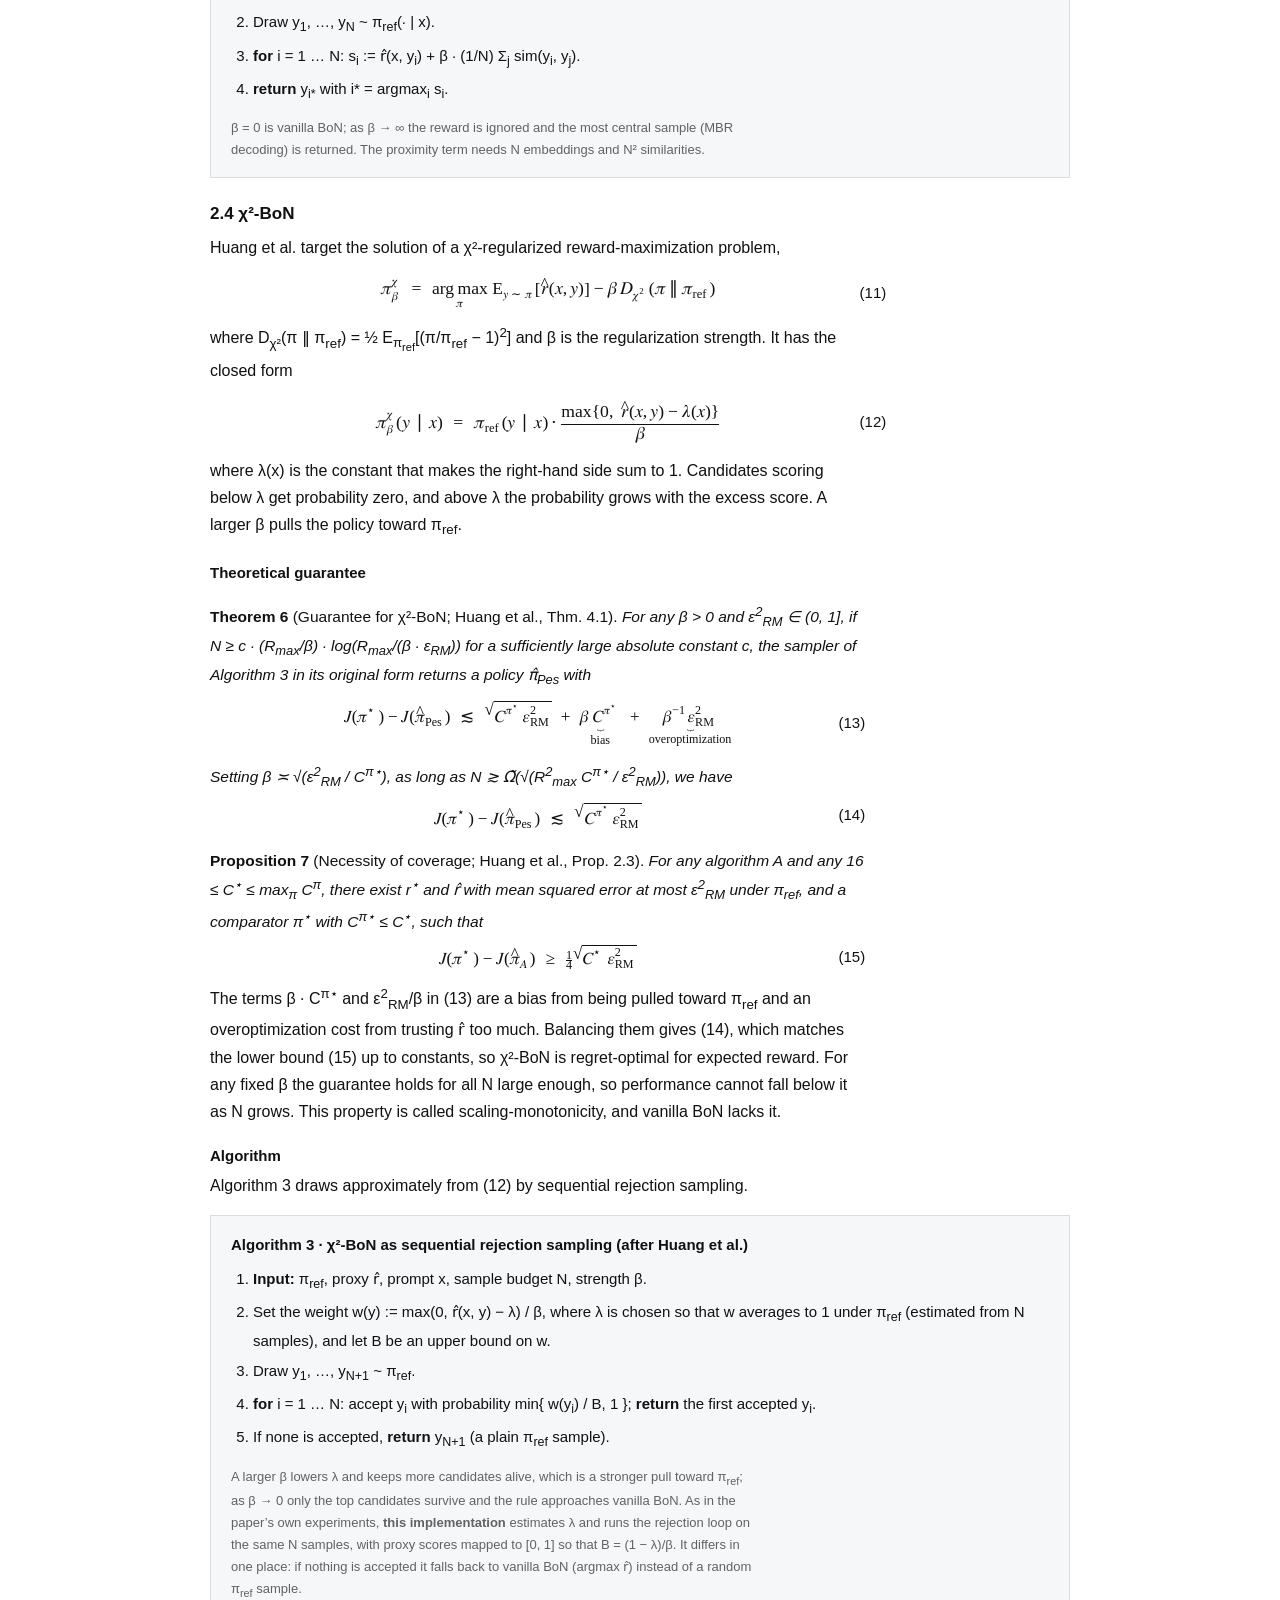
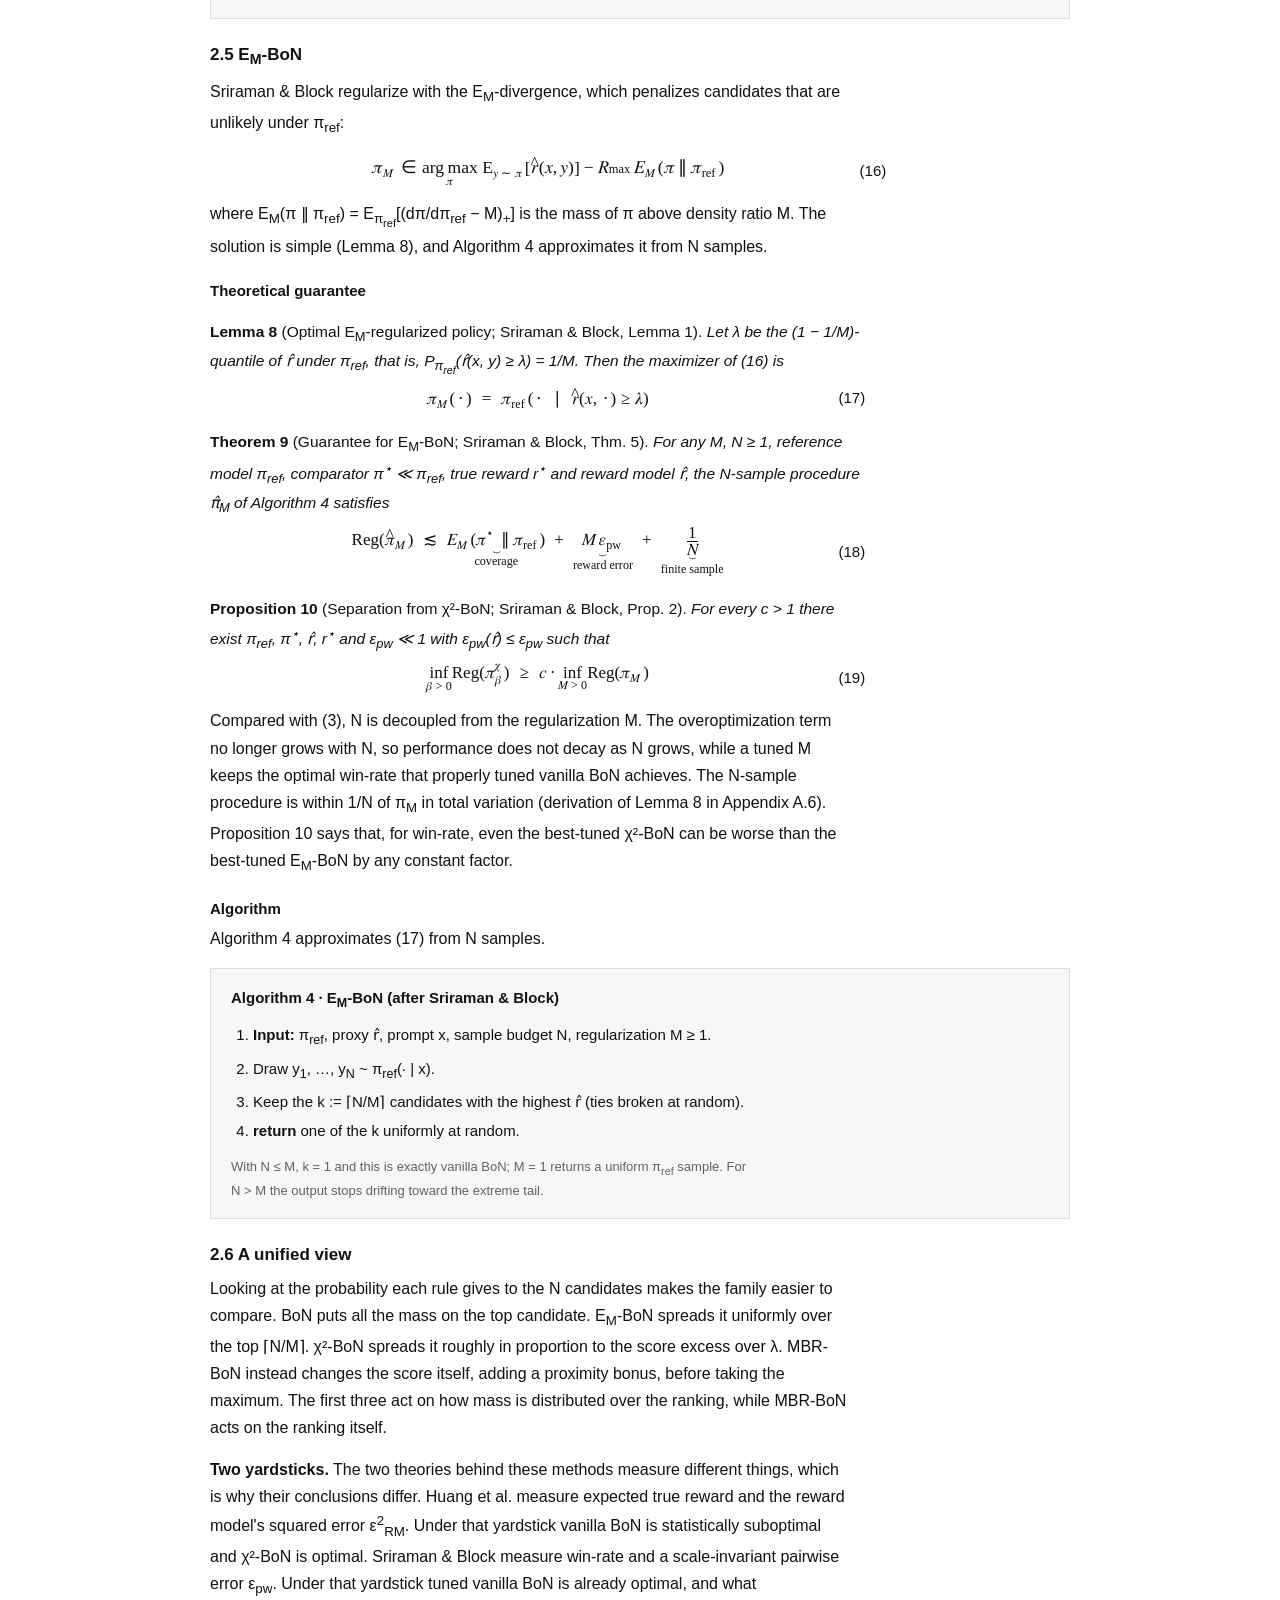
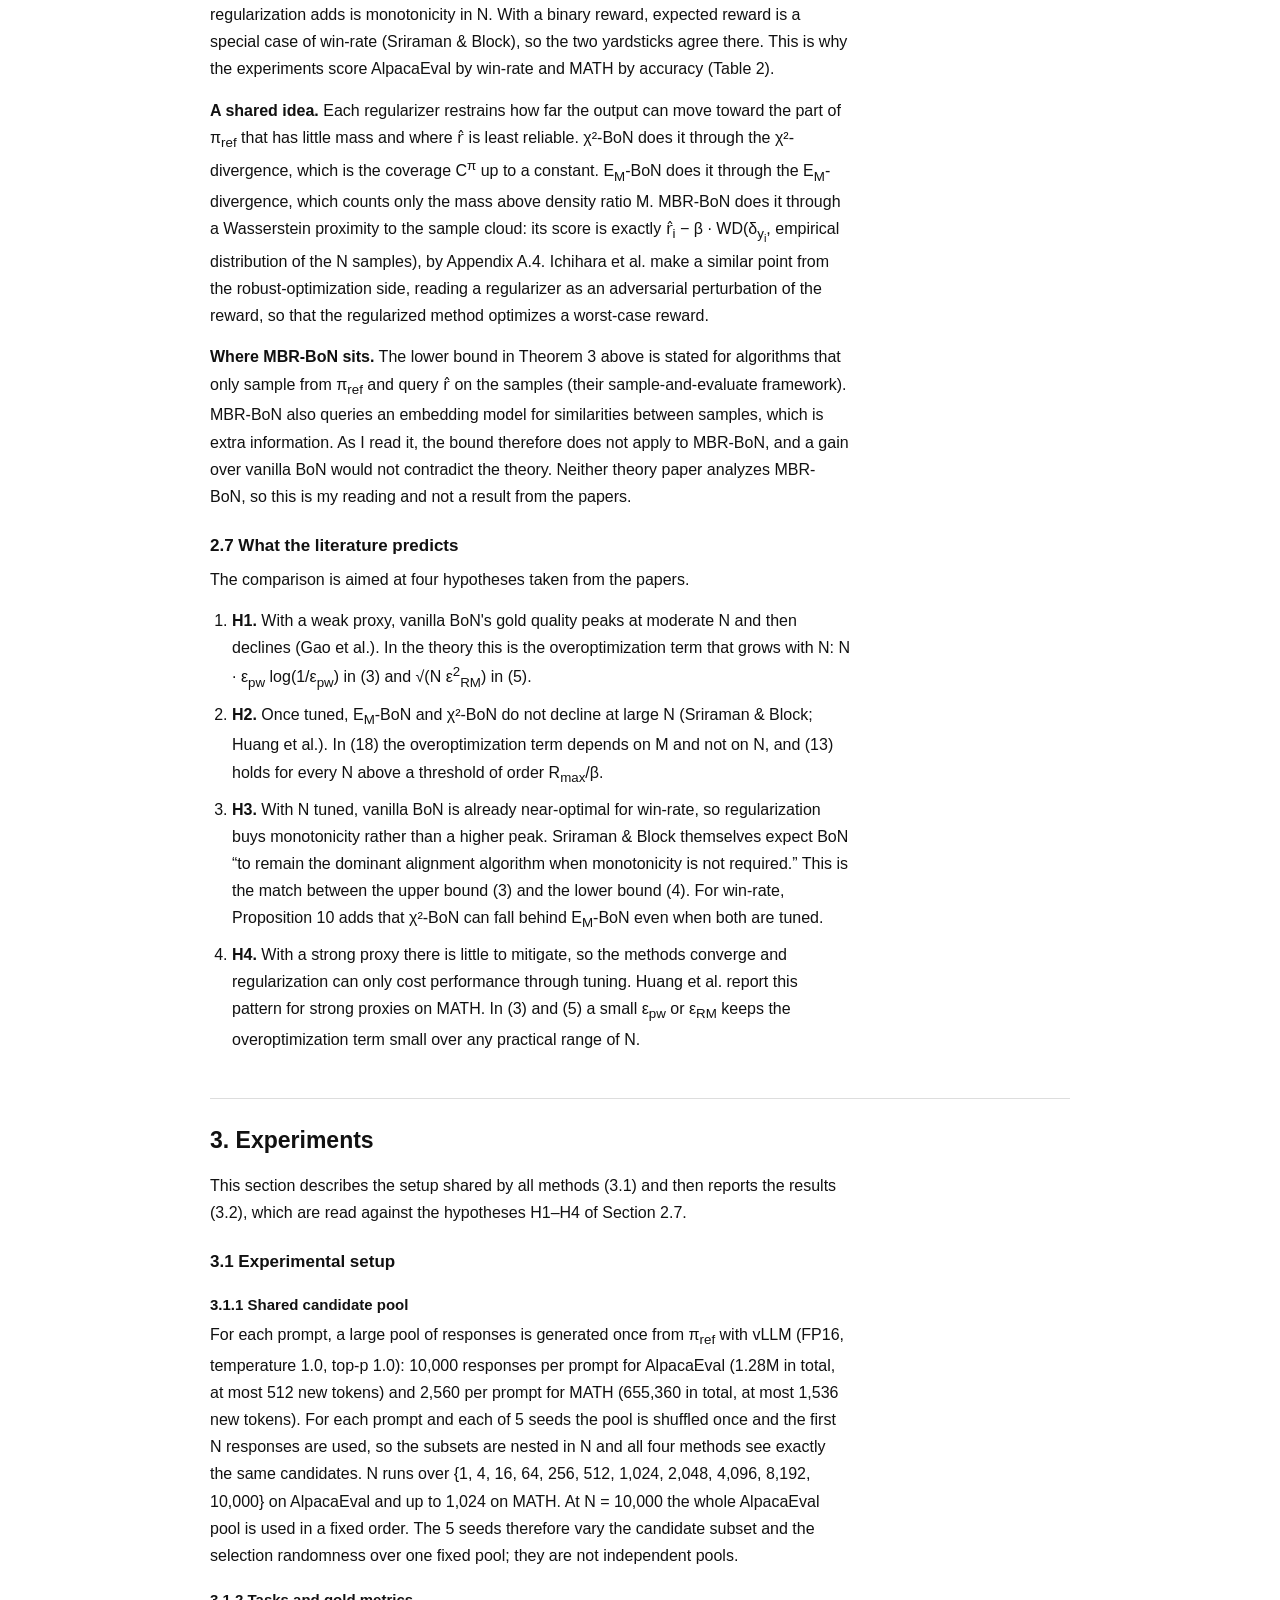
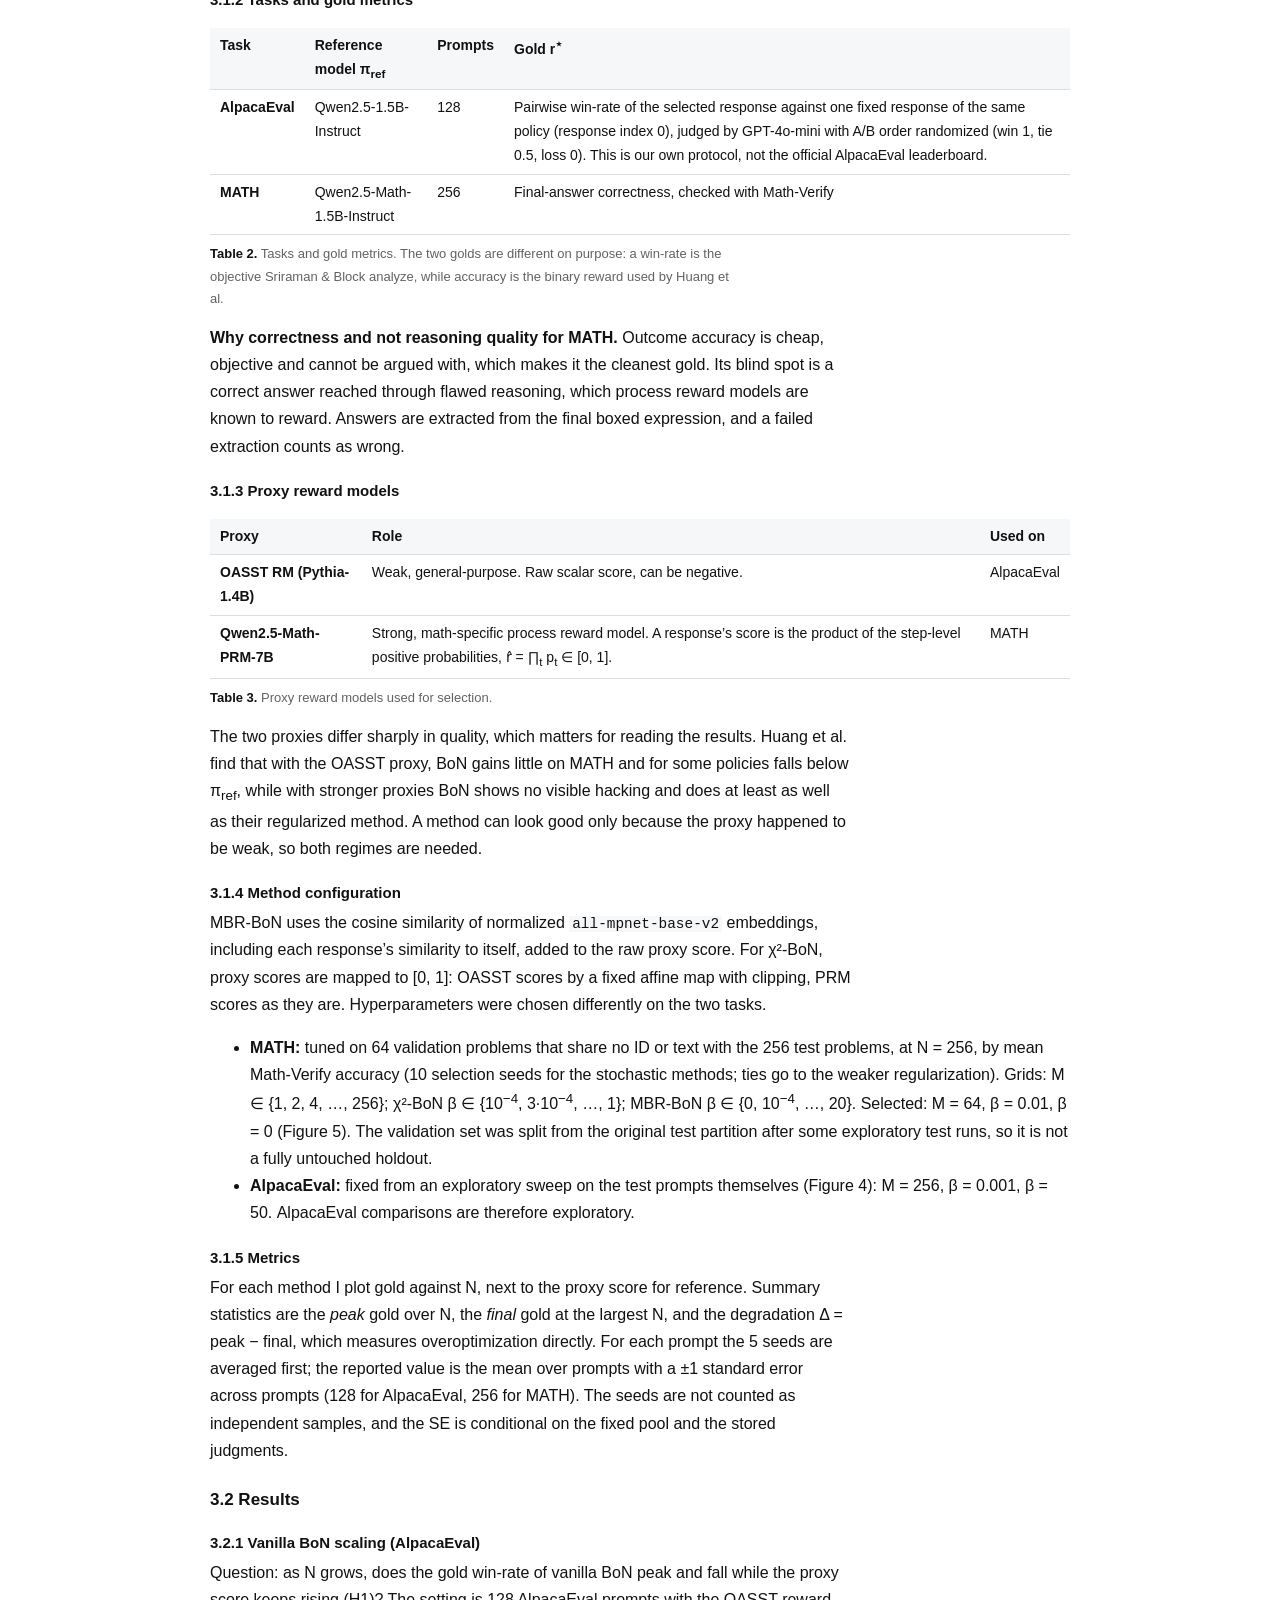
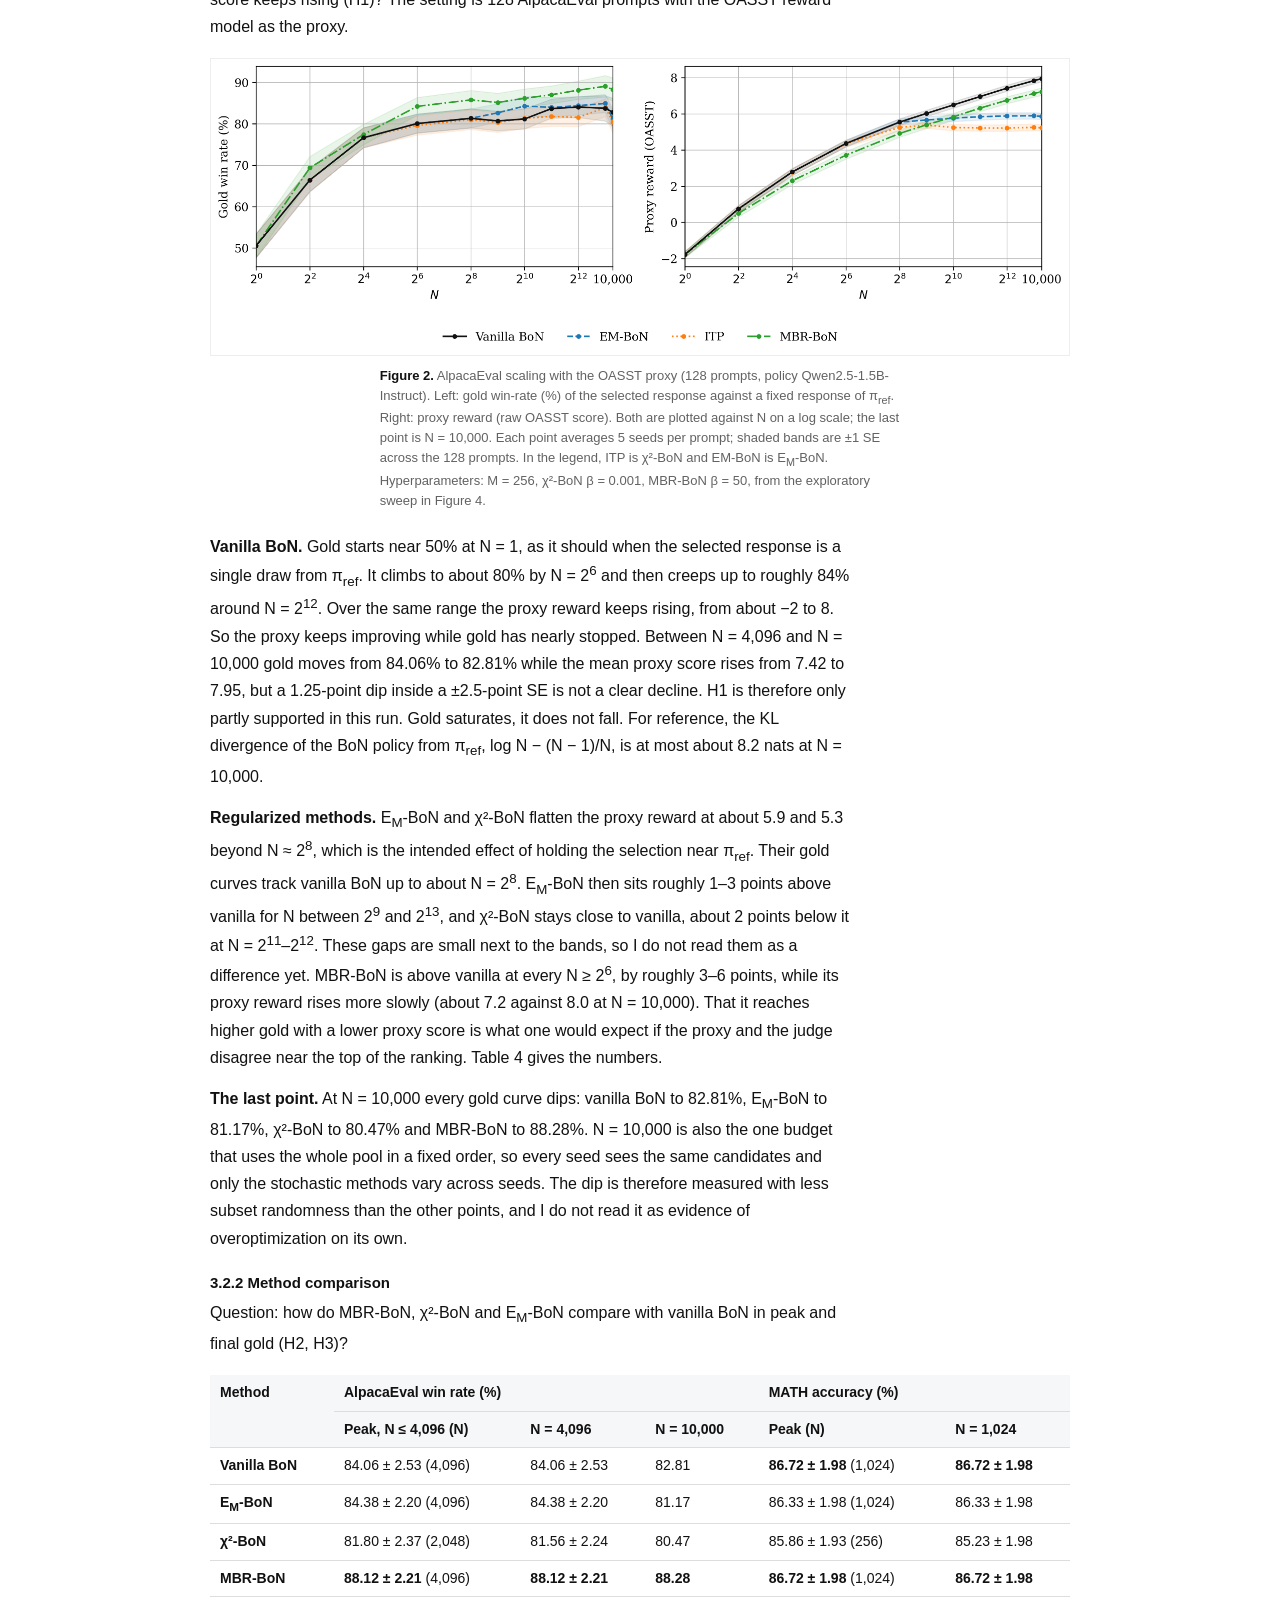
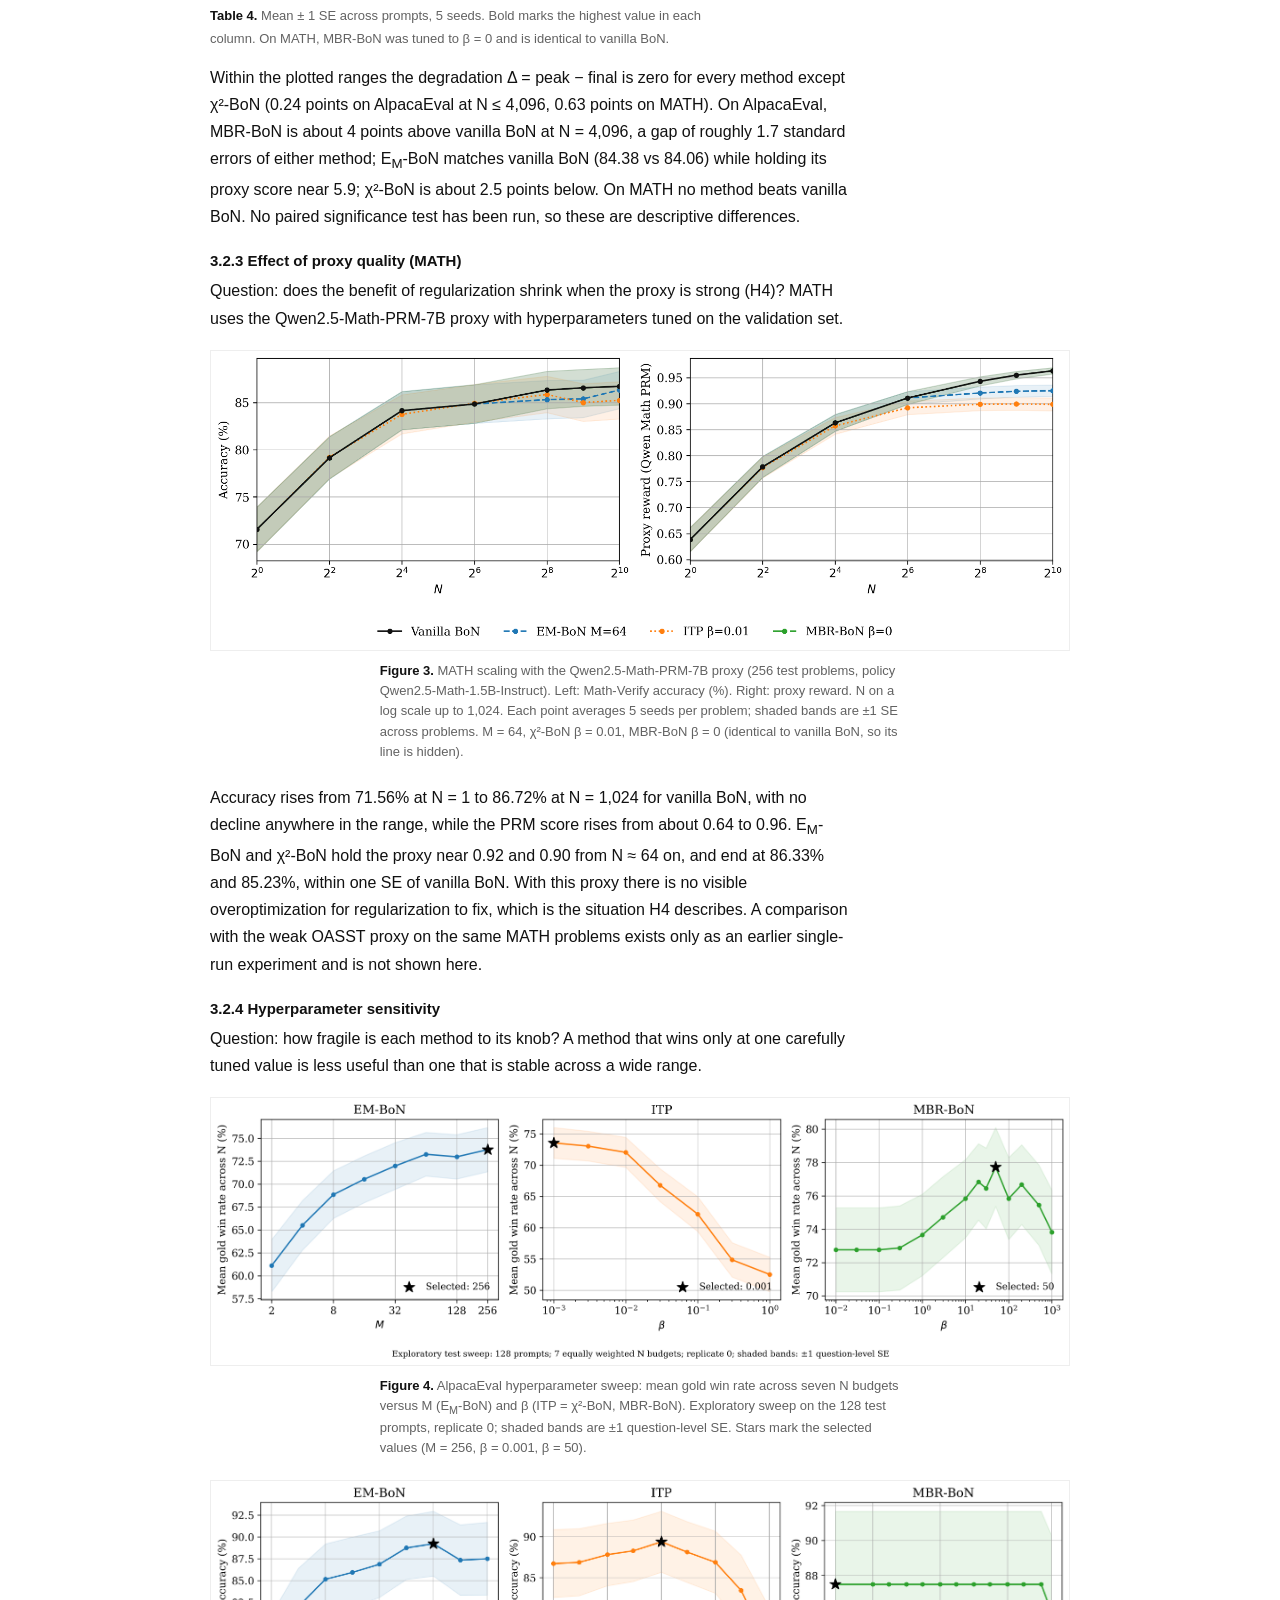
==== commit d8f3fb21: "BoN report: MBR section states an interpretation, not a guarantee Co-Authored-By: Claude Opus 5.5 <n" ====
--- a/bon.html
+++ b/bon.html
@@ -195,7 +195,7 @@
         <thead><tr><th>Method</th><th>Selection rule</th><th>Knob</th><th>What it guards against</th><th>Theory</th><th>Extra cost</th></tr></thead>
         <tbody>
           <tr><td>BoN</td><td>argmax<sub>i</sub> r̂(x, y<sub>i</sub>)</td><td>N</td><td>nothing</td><td>Prop. 1, Thm. 2–4</td><td>none</td></tr>
-          <tr><td>MBR-BoN<br><span class="muted" style="font-weight:400">Jinnai et al.</span></td><td>argmax<sub>i</sub> [ r̂<sub>i</sub> + β · (1/N) Σ<sub>j</sub> sim(y<sub>i</sub>, y<sub>j</sub>) ]</td><td>β</td><td>responses far from the other samples (proximity to π<sub>ref</sub>)</td><td>Prop. 5 (no bound in N)</td><td>N² pairwise similarities</td></tr>
+          <tr><td>MBR-BoN<br><span class="muted" style="font-weight:400">Jinnai et al.</span></td><td>argmax<sub>i</sub> [ r̂<sub>i</sub> + β · (1/N) Σ<sub>j</sub> sim(y<sub>i</sub>, y<sub>j</sub>) ]</td><td>β</td><td>responses far from the other samples (proximity to π<sub>ref</sub>)</td><td>Prop. 5 (interpretation only, no guarantee)</td><td>N² pairwise similarities</td></tr>
           <tr><td>χ²-BoN<br><span class="muted" style="font-weight:400">Huang et al.</span></td><td>sample from π<sub>ref</sub>(y|x) · max(0, r̂(x,y) − λ) / β by sequential rejection sampling</td><td>β</td><td>scores far above what typical samples reach</td><td>Thm. 6, Prop. 7</td><td>λ estimate, rejection loop</td></tr>
           <tr><td>E<sub>M</sub>-BoN<br><span class="muted" style="font-weight:400">Sriraman &amp; Block</span></td><td>keep the top ⌈N/M⌉ by r̂, pick one uniformly</td><td>M</td><td>the extreme tail (provably monotone in N)</td><td>Lemma 8, Thm. 9, Prop. 10</td><td>none</td></tr>
         </tbody>
@@ -207,14 +207,15 @@
     <div class="eq"><div class="eqm"><math xmlns="http://www.w3.org/1998/Math/MathML" display="block"><mrow><msub><mover accent="true"><mi>y</mi><mo>^</mo></mover><mrow><mi mathvariant="normal">M</mi><mi mathvariant="normal">B</mi><mi mathvariant="normal">R</mi></mrow></msub><mo>=</mo><munder><mrow><mi mathvariant="normal">arg max</mi><mo>⁡</mo></mrow><mrow><mn>1</mn><mo>≤</mo><mi>i</mi><mo>≤</mo><mi>N</mi></mrow></munder><mo fence="false" stretchy="true" minsize="1.8em" maxsize="1.8em">[</mo><mover accent="true"><mi>r</mi><mo>^</mo></mover><mo stretchy="false">(</mo><mi>x</mi><mo separator="true">,</mo><msub><mi>y</mi><mi>i</mi></msub><mo stretchy="false">)</mo><mo>+</mo><mi>β</mi><mo>⋅</mo><mfrac><mn>1</mn><mi>N</mi></mfrac><munderover><mo>∑</mo><mrow><mi>j</mi><mo>=</mo><mn>1</mn></mrow><mi>N</mi></munderover><mrow><mi mathvariant="normal">s</mi><mi mathvariant="normal">i</mi><mi mathvariant="normal">m</mi></mrow><mo stretchy="false">(</mo><msub><mi>y</mi><mi>i</mi></msub><mo separator="true">,</mo><msub><mi>y</mi><mi>j</mi></msub><mo stretchy="false">)</mo><mo fence="false" stretchy="true" minsize="1.8em" maxsize="1.8em">]</mo></mrow></math></div><span class="eqn">(8)</span></div>
     <p>Jinnai et al. present this Minimum-Bayes-Risk term as a proximity regularizer: it prefers responses near the center of what π<sub>ref</sub> produces, where the reward model is more trustworthy. It is a soft bonus, not a filter, so a far-off response still wins if its score lead exceeds β times its proximity deficit.</p>
 
-    <h4>Theoretical guarantee</h4>
+    <h4>Theoretical interpretation</h4>
+    <p>Unlike the other two variants, MBR-BoN comes with no performance guarantee: Jinnai et al. give no regret bound and no statement about behavior in N. What the paper does prove is an identity that explains what the extra term measures.</p>
     <div class="thm">
       <p><b>Proposition 5</b> <span class="nm">(The MBR term is a Wasserstein distance; Jinnai et al., Prop. 1).</span> Let π̂<sub>N</sub> = (1/N) Σ<sub>j</sub> δ<sub>y<sub>j</sub></sub> be the empirical distribution of the N samples, and take the transport cost c(y, y′) = −sim(y, y′). Then for every i</p>
       <div class="eq"><div class="eqm"><math xmlns="http://www.w3.org/1998/Math/MathML" display="block"><mrow><mfrac><mn>1</mn><mi>N</mi></mfrac><munderover><mo>∑</mo><mrow><mi>j</mi><mo>=</mo><mn>1</mn></mrow><mi>N</mi></munderover><mrow><mi mathvariant="normal">s</mi><mi mathvariant="normal">i</mi><mi mathvariant="normal">m</mi></mrow><mo stretchy="false">(</mo><msub><mi>y</mi><mi>i</mi></msub><mo separator="true">,</mo><msub><mi>y</mi><mi>j</mi></msub><mo stretchy="false">)</mo><mtext>  </mtext><mo>=</mo><mtext>  </mtext><mo>−</mo><mtext> </mtext><mrow><mi mathvariant="normal">W</mi><mi mathvariant="normal">D</mi></mrow><mo fence="false" stretchy="true" minsize="1.2em" maxsize="1.2em">(</mo><msub><mi>δ</mi><msub><mi>y</mi><mi>i</mi></msub></msub><mo separator="true">,</mo><msub><mover accent="true"><mi>π</mi><mo>^</mo></mover><mi>N</mi></msub><mo fence="false" stretchy="true" minsize="1.2em" maxsize="1.2em">)</mo></mrow></math></div><span class="eqn">(9)</span></div>
       <p>so the score in (8) is</p>
       <div class="eq"><div class="eqm"><math xmlns="http://www.w3.org/1998/Math/MathML" display="block"><mrow><mover accent="true"><mi>r</mi><mo>^</mo></mover><mo stretchy="false">(</mo><mi>x</mi><mo separator="true">,</mo><msub><mi>y</mi><mi>i</mi></msub><mo stretchy="false">)</mo><mo>+</mo><mi>β</mi><mo>⋅</mo><mfrac><mn>1</mn><mi>N</mi></mfrac><munderover><mo>∑</mo><mrow><mi>j</mi><mo>=</mo><mn>1</mn></mrow><mi>N</mi></munderover><mrow><mi mathvariant="normal">s</mi><mi mathvariant="normal">i</mi><mi mathvariant="normal">m</mi></mrow><mo stretchy="false">(</mo><msub><mi>y</mi><mi>i</mi></msub><mo separator="true">,</mo><msub><mi>y</mi><mi>j</mi></msub><mo stretchy="false">)</mo><mtext>  </mtext><mo>=</mo><mtext>  </mtext><mover accent="true"><mi>r</mi><mo>^</mo></mover><mo stretchy="false">(</mo><mi>x</mi><mo separator="true">,</mo><msub><mi>y</mi><mi>i</mi></msub><mo stretchy="false">)</mo><mo>−</mo><mi>β</mi><mtext> </mtext><mrow><mi mathvariant="normal">W</mi><mi mathvariant="normal">D</mi></mrow><mo fence="false" stretchy="true" minsize="1.2em" maxsize="1.2em">(</mo><msub><mi>δ</mi><msub><mi>y</mi><mi>i</mi></msub></msub><mo separator="true">,</mo><msub><mover accent="true"><mi>π</mi><mo>^</mo></mover><mi>N</mi></msub><mo fence="false" stretchy="true" minsize="1.2em" maxsize="1.2em">)</mo></mrow></math></div><span class="eqn">(10)</span></div>
     </div>
-    <p>MBR-BoN therefore prefers the sample that is closest to the sample cloud in Wasserstein distance, which is the sense in which it is a proximity regularizer (proof in Appendix A.4). The paper gives no guarantee about how MBR-BoN behaves as N grows, so its resistance to overoptimization is an empirical claim.</p>
+    <p>MBR-BoN therefore prefers the sample that is closest to the sample cloud in Wasserstein distance, which is the sense in which it is a proximity regularizer (proof in Appendix A.4). This is an interpretation, not a guarantee: it says what the penalty measures, not how much it helps. Whether MBR-BoN resists overoptimization as N grows is therefore an empirical question, which the experiments address.</p>
 
     <h4>Algorithm</h4>
     <p>Algorithm 2 computes (8) from N samples.</p>
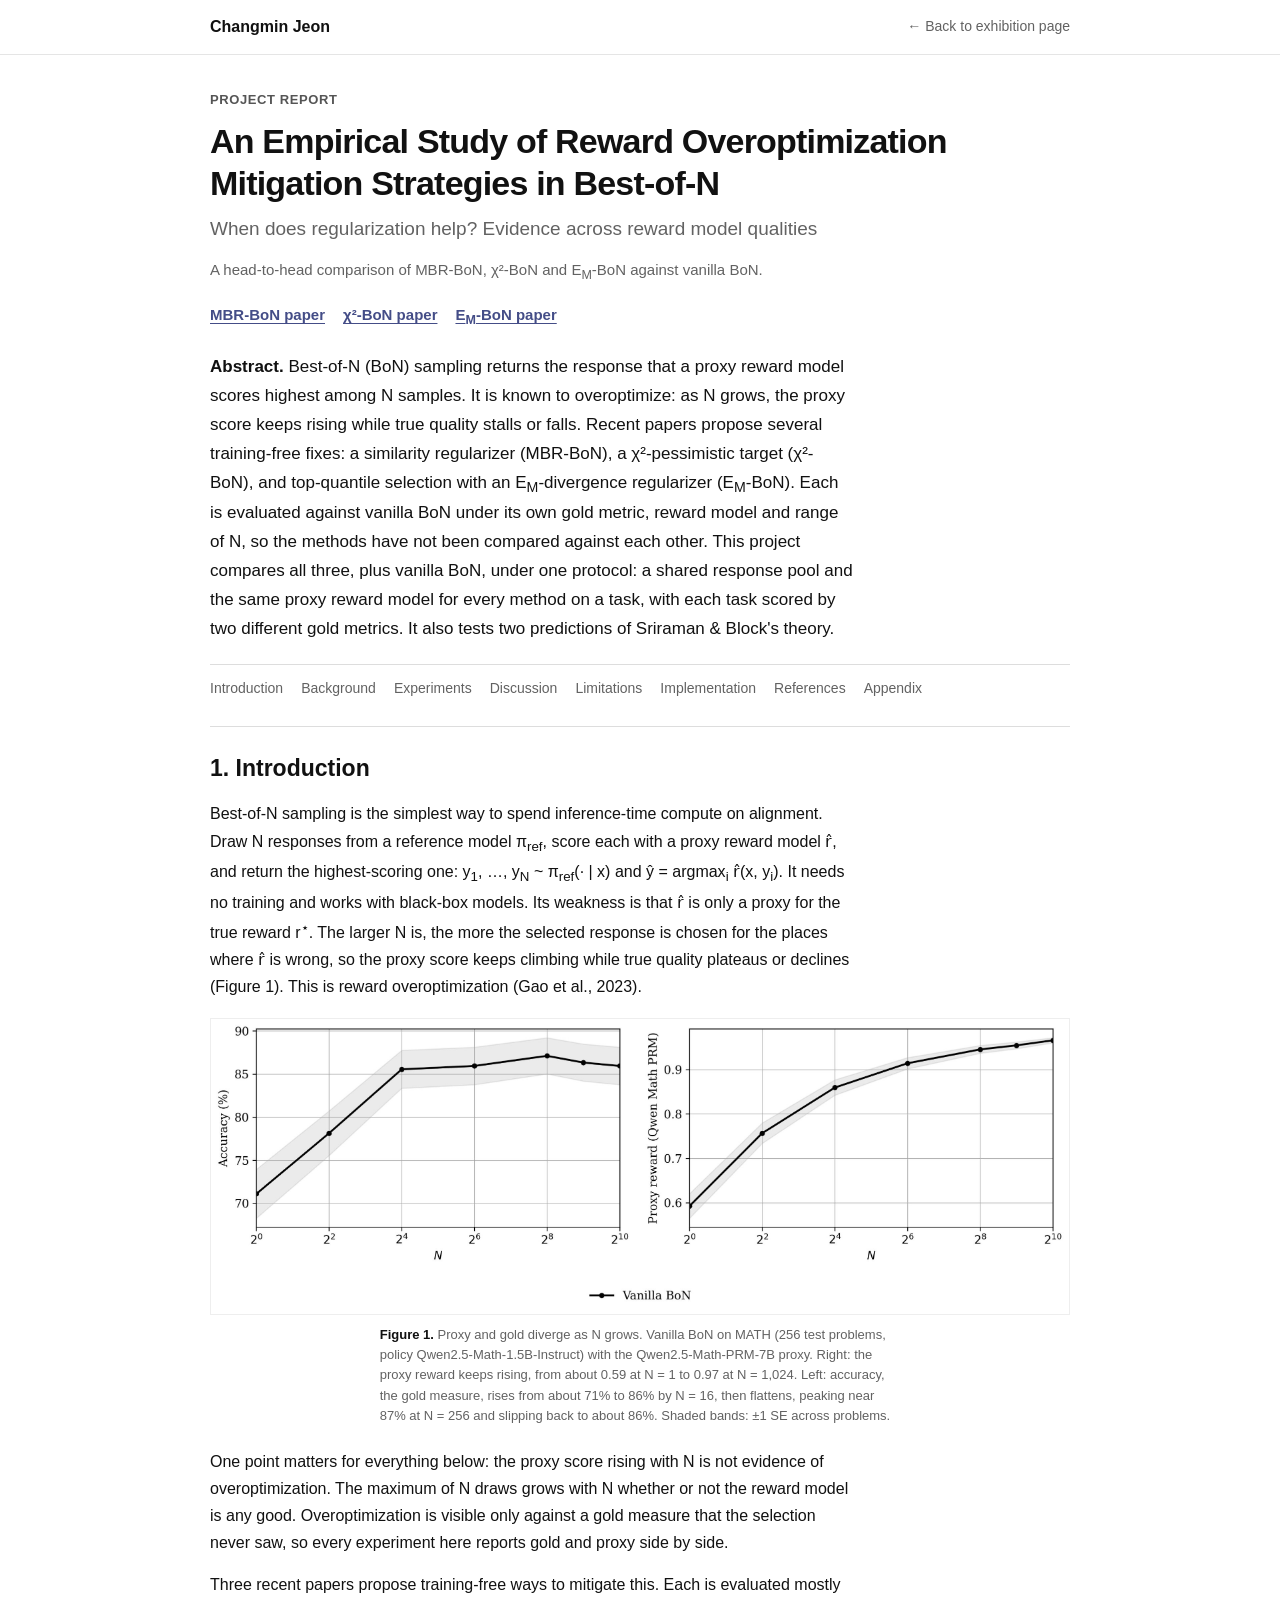
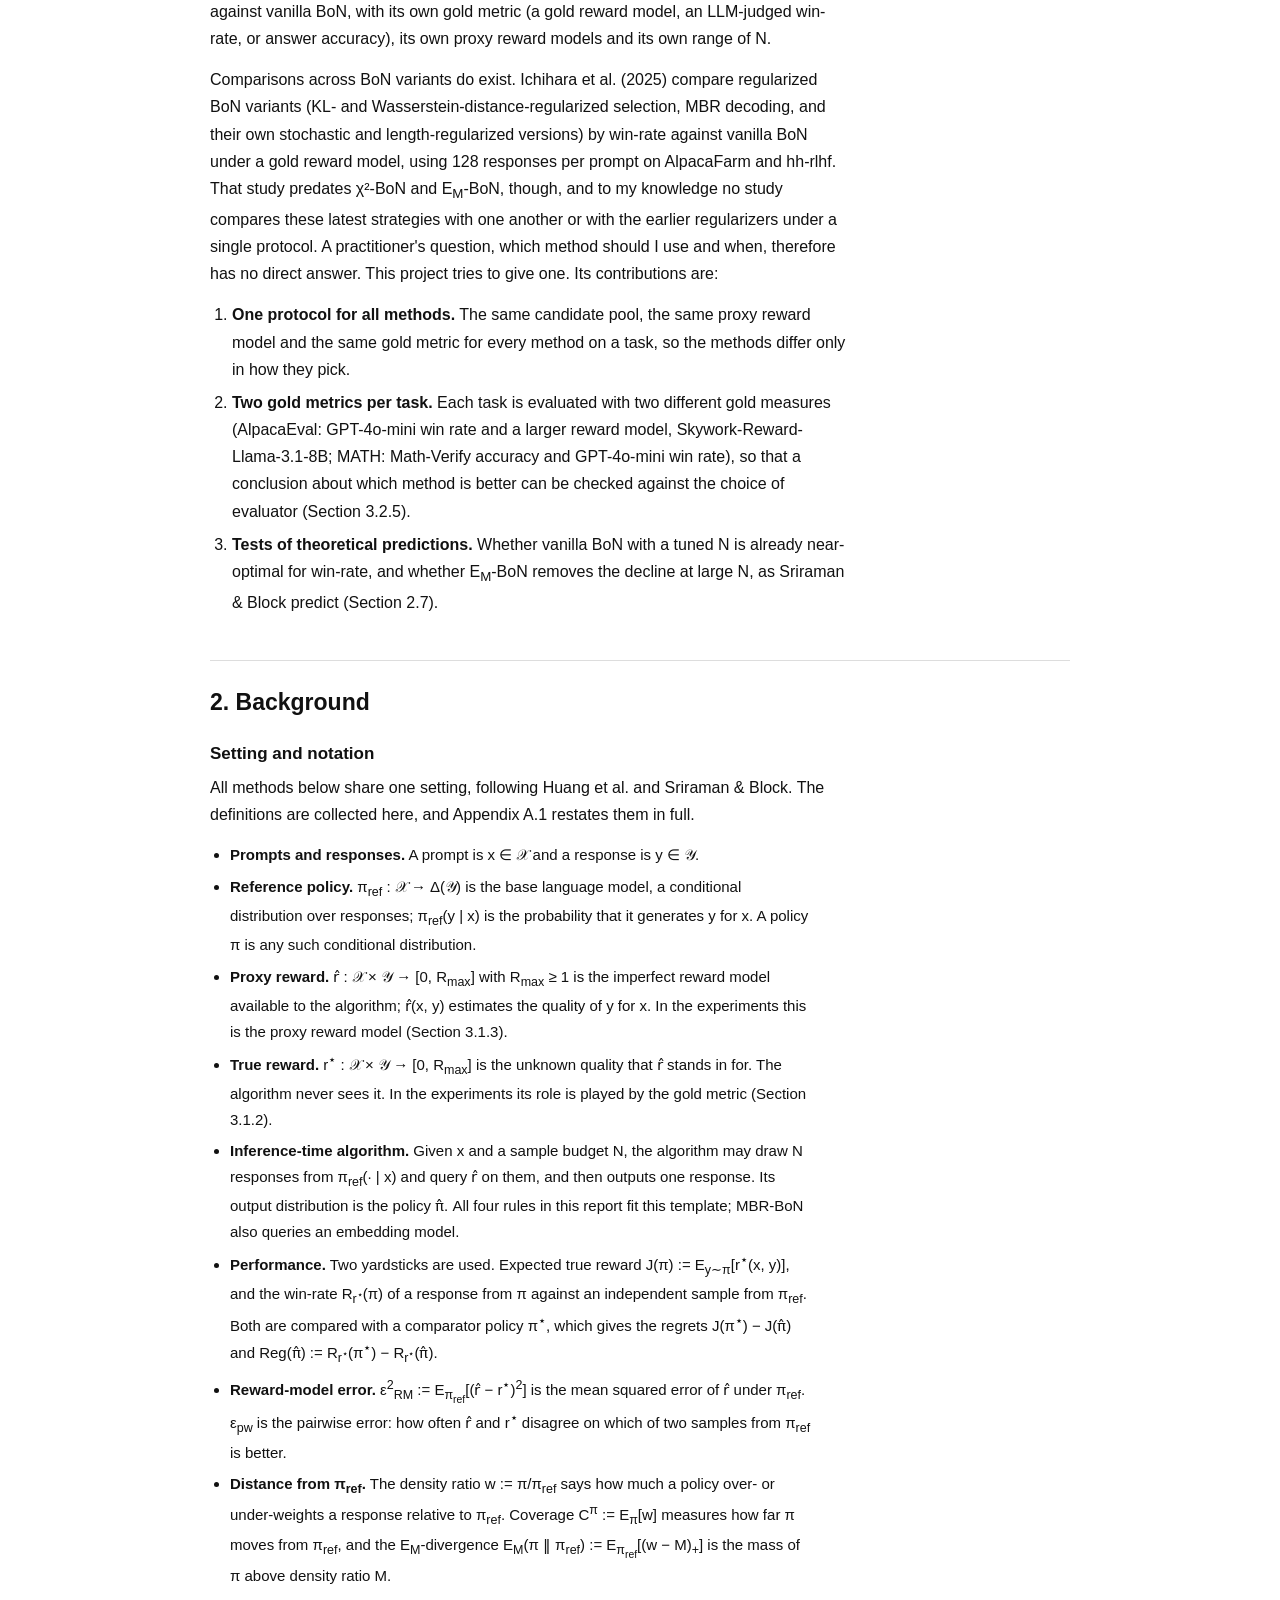
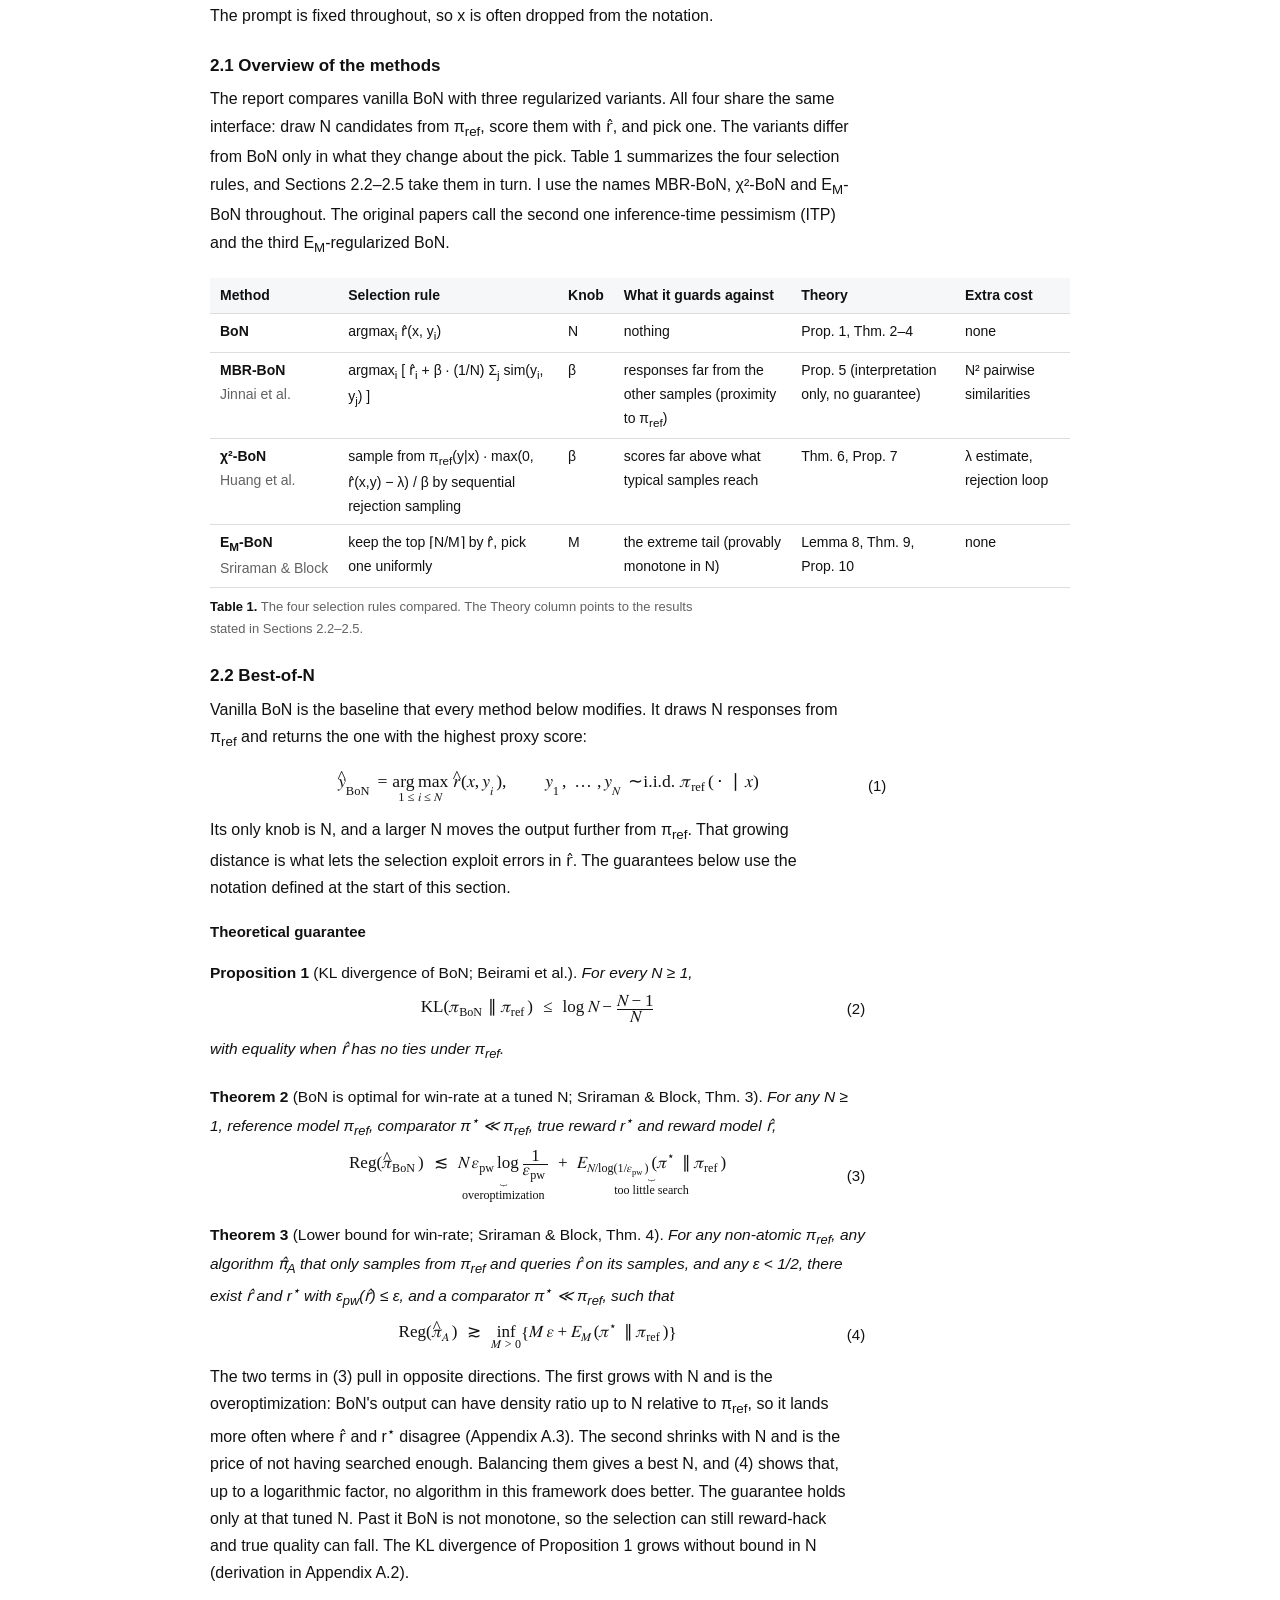
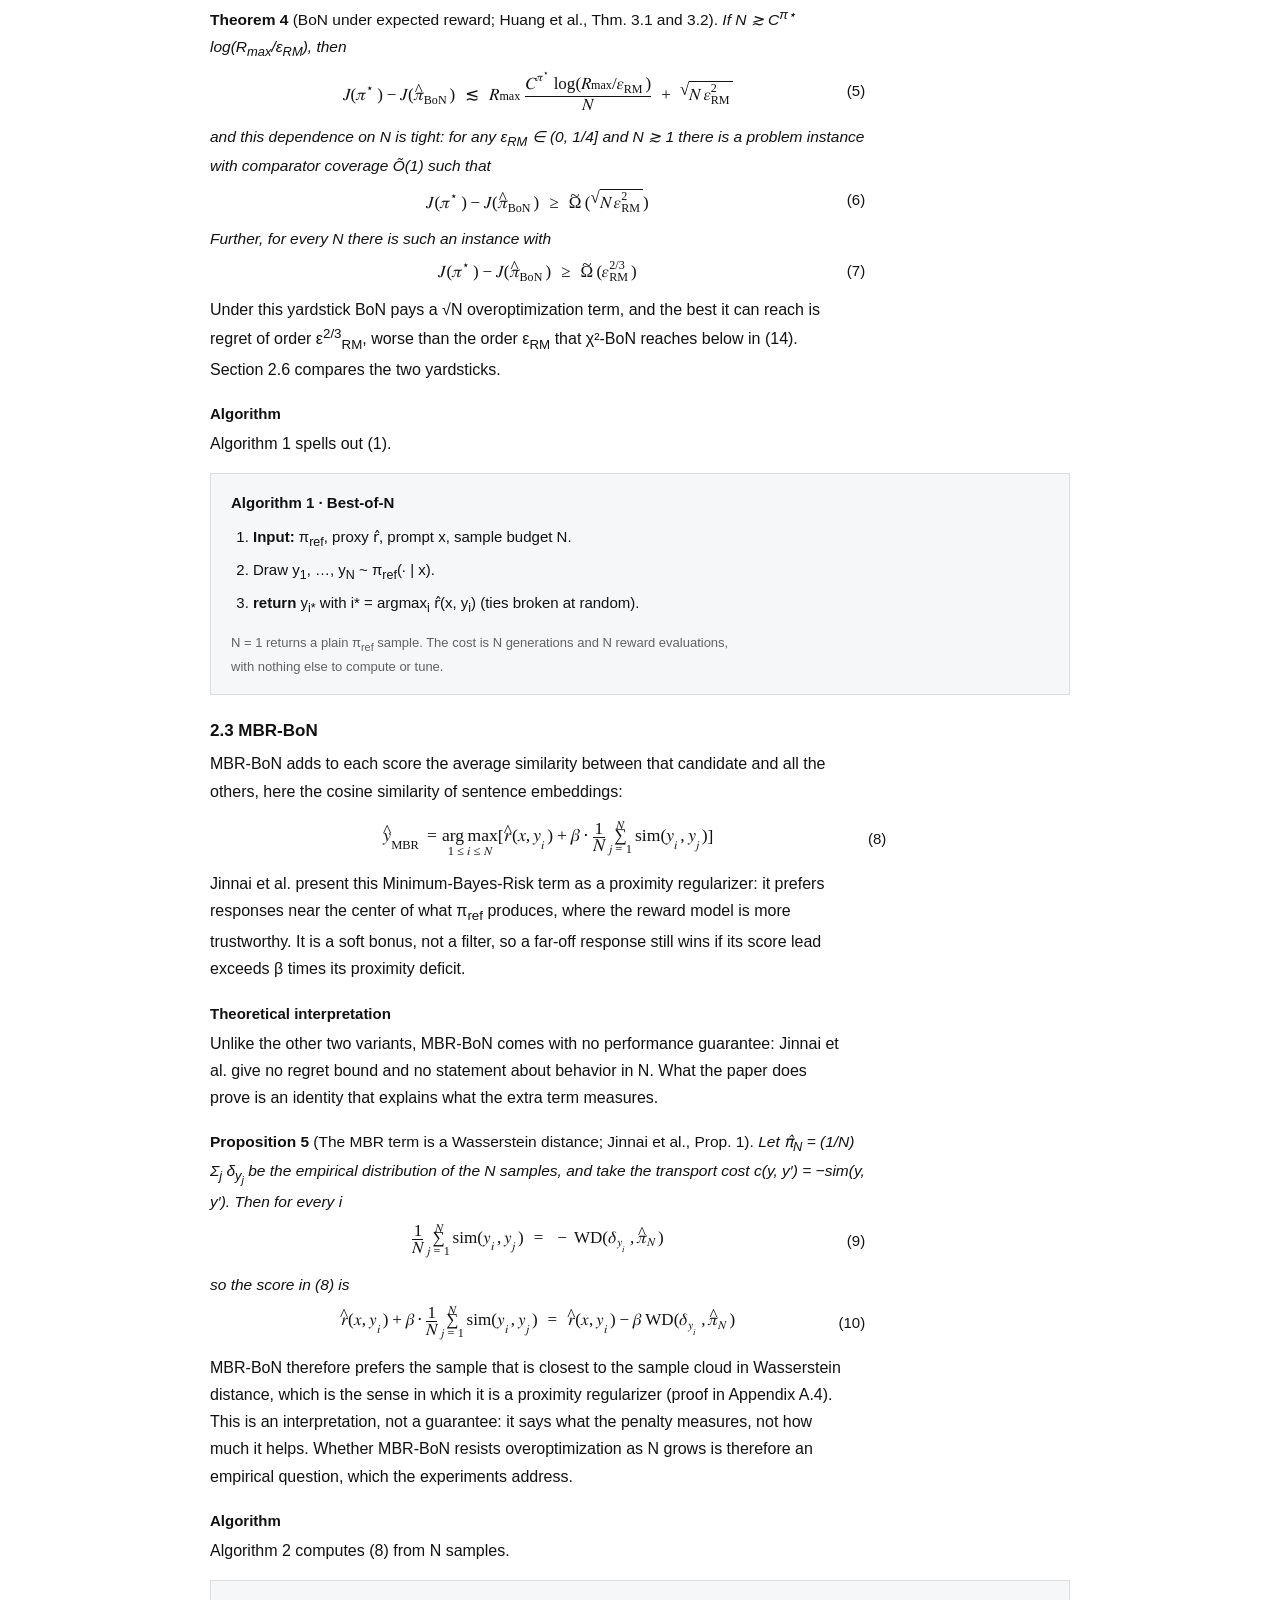
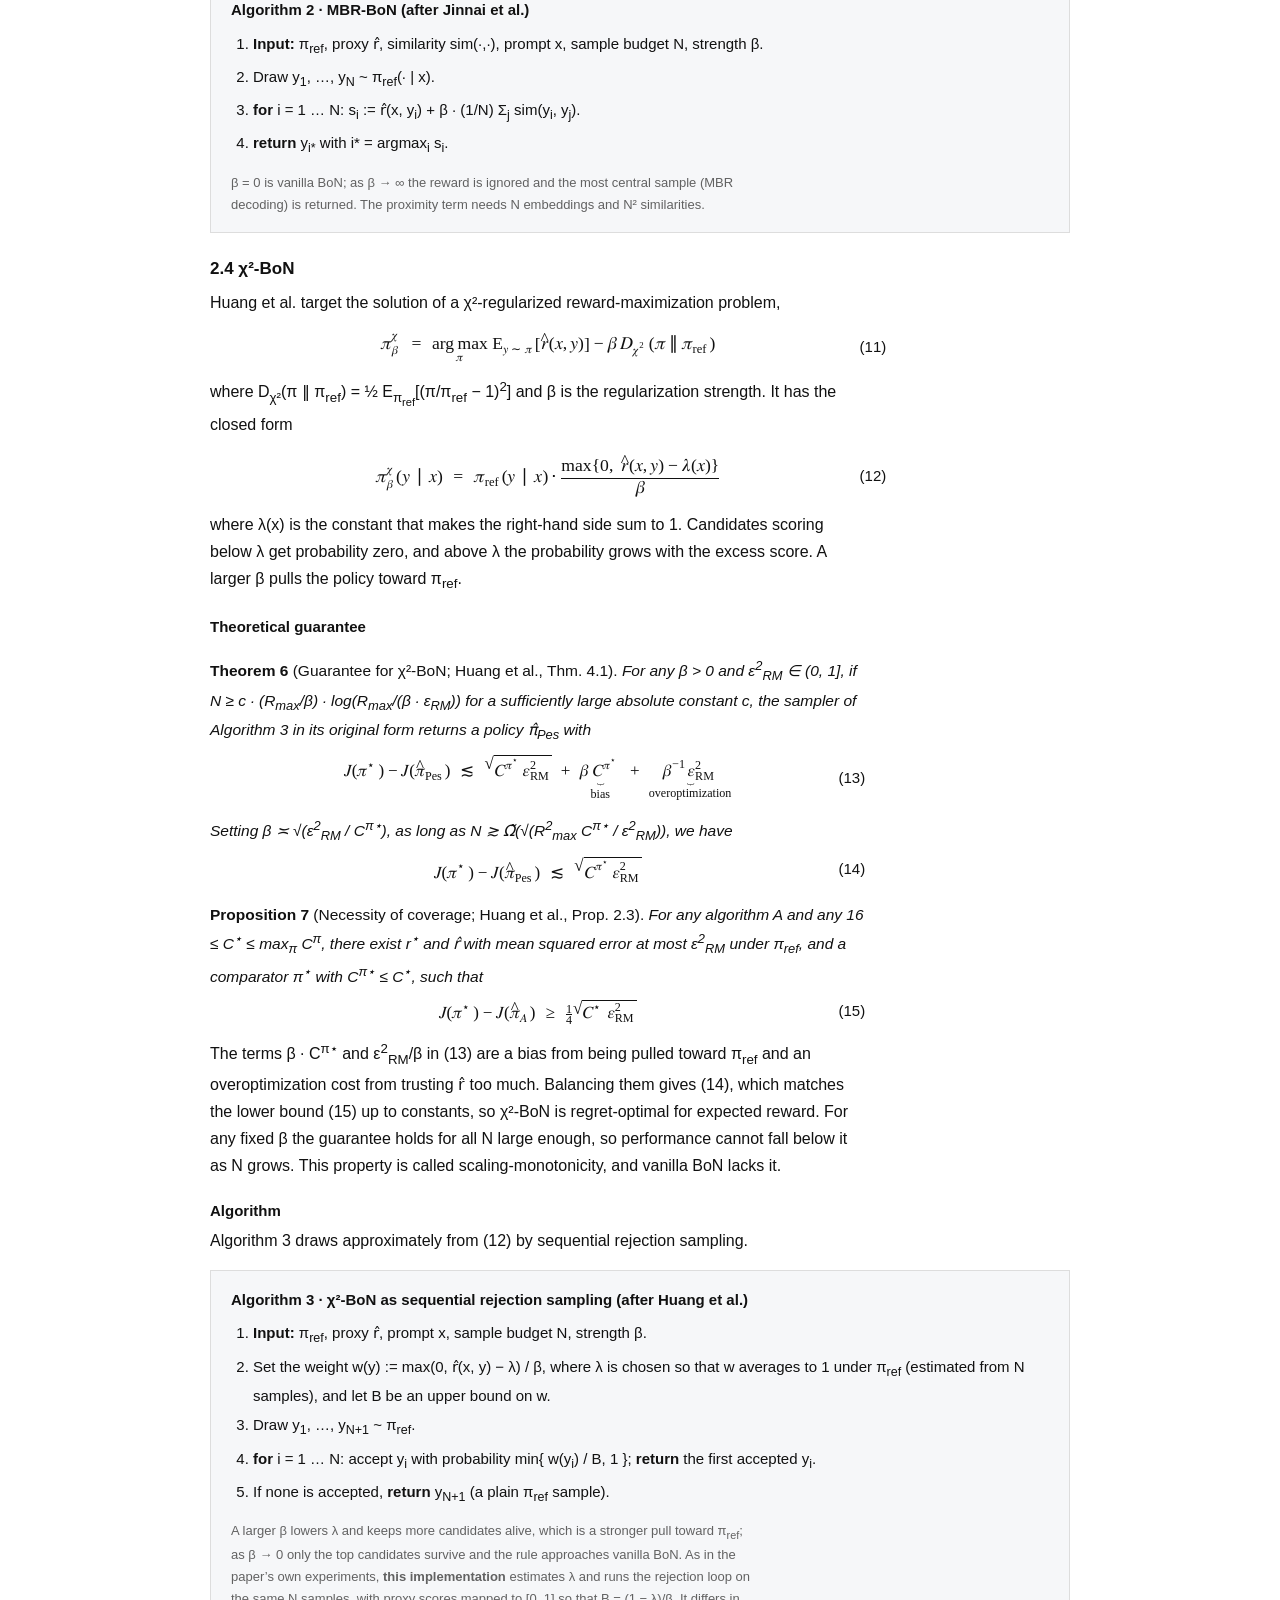
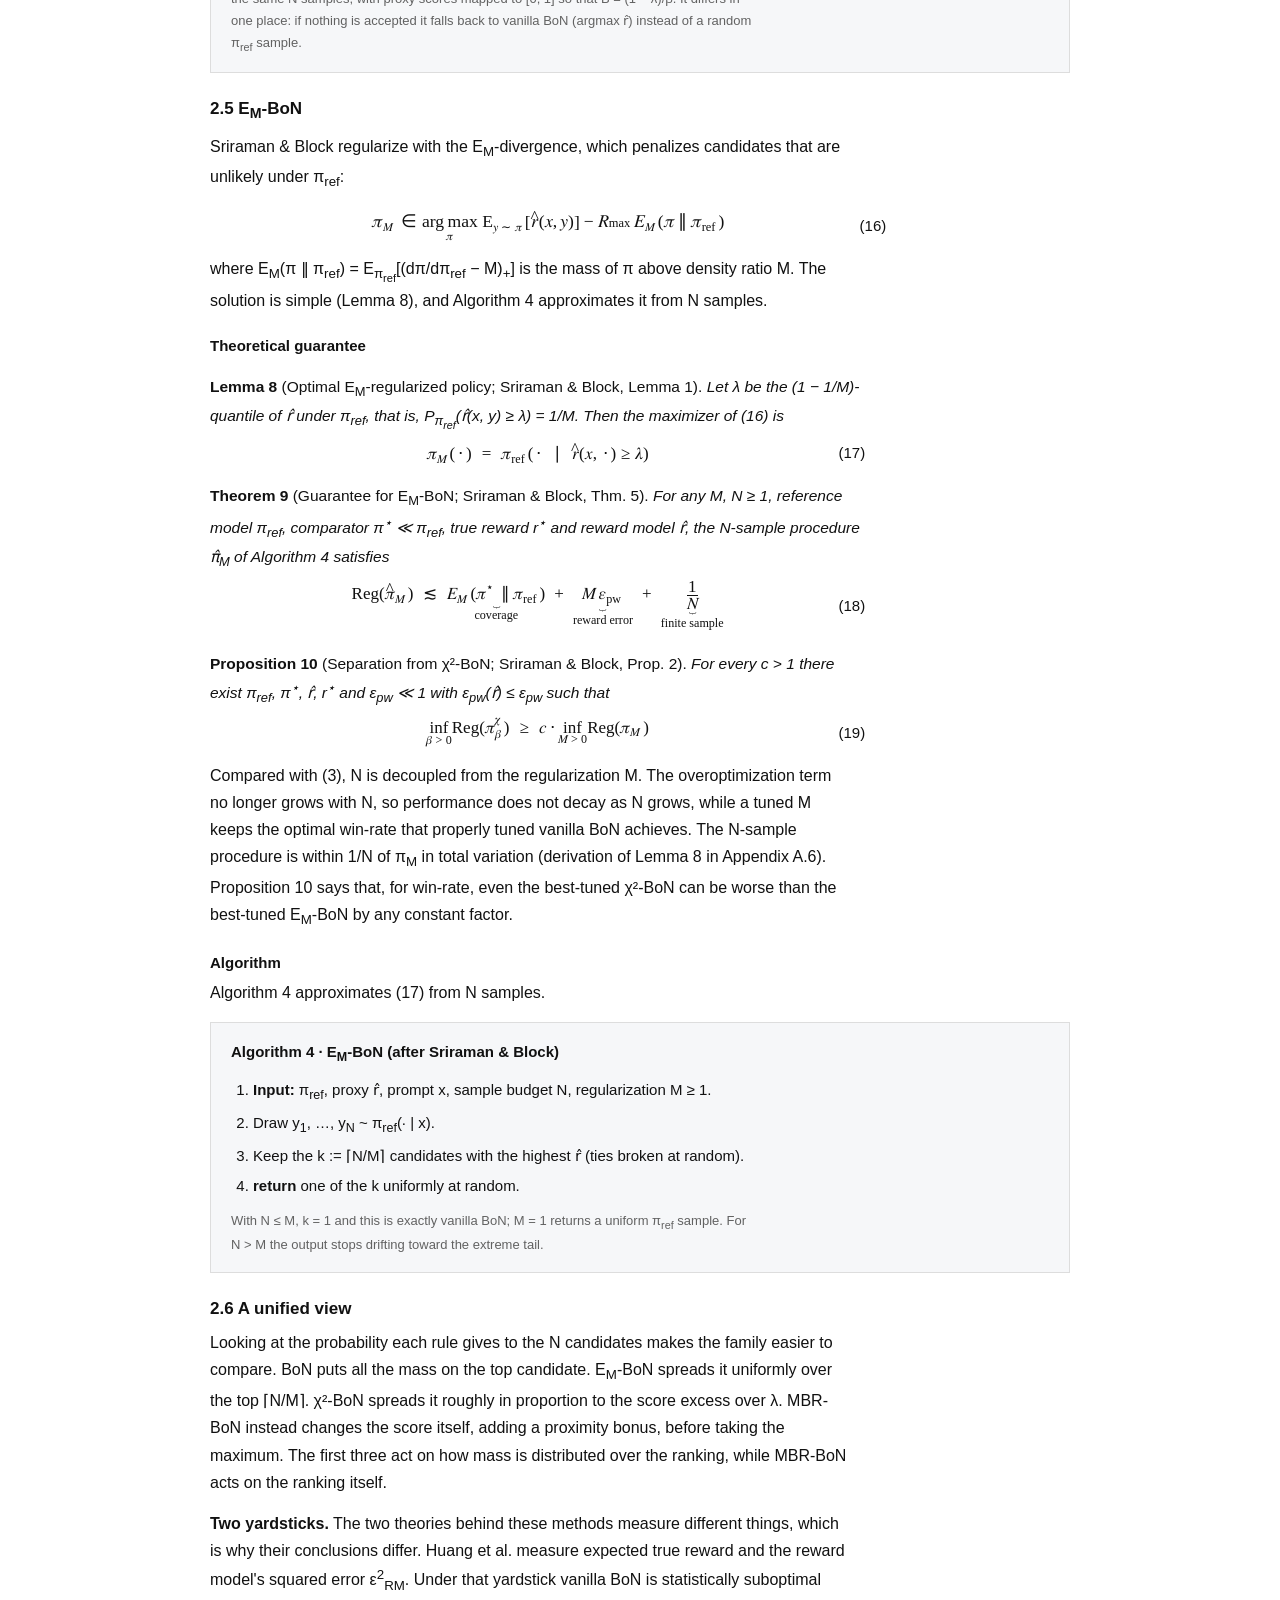
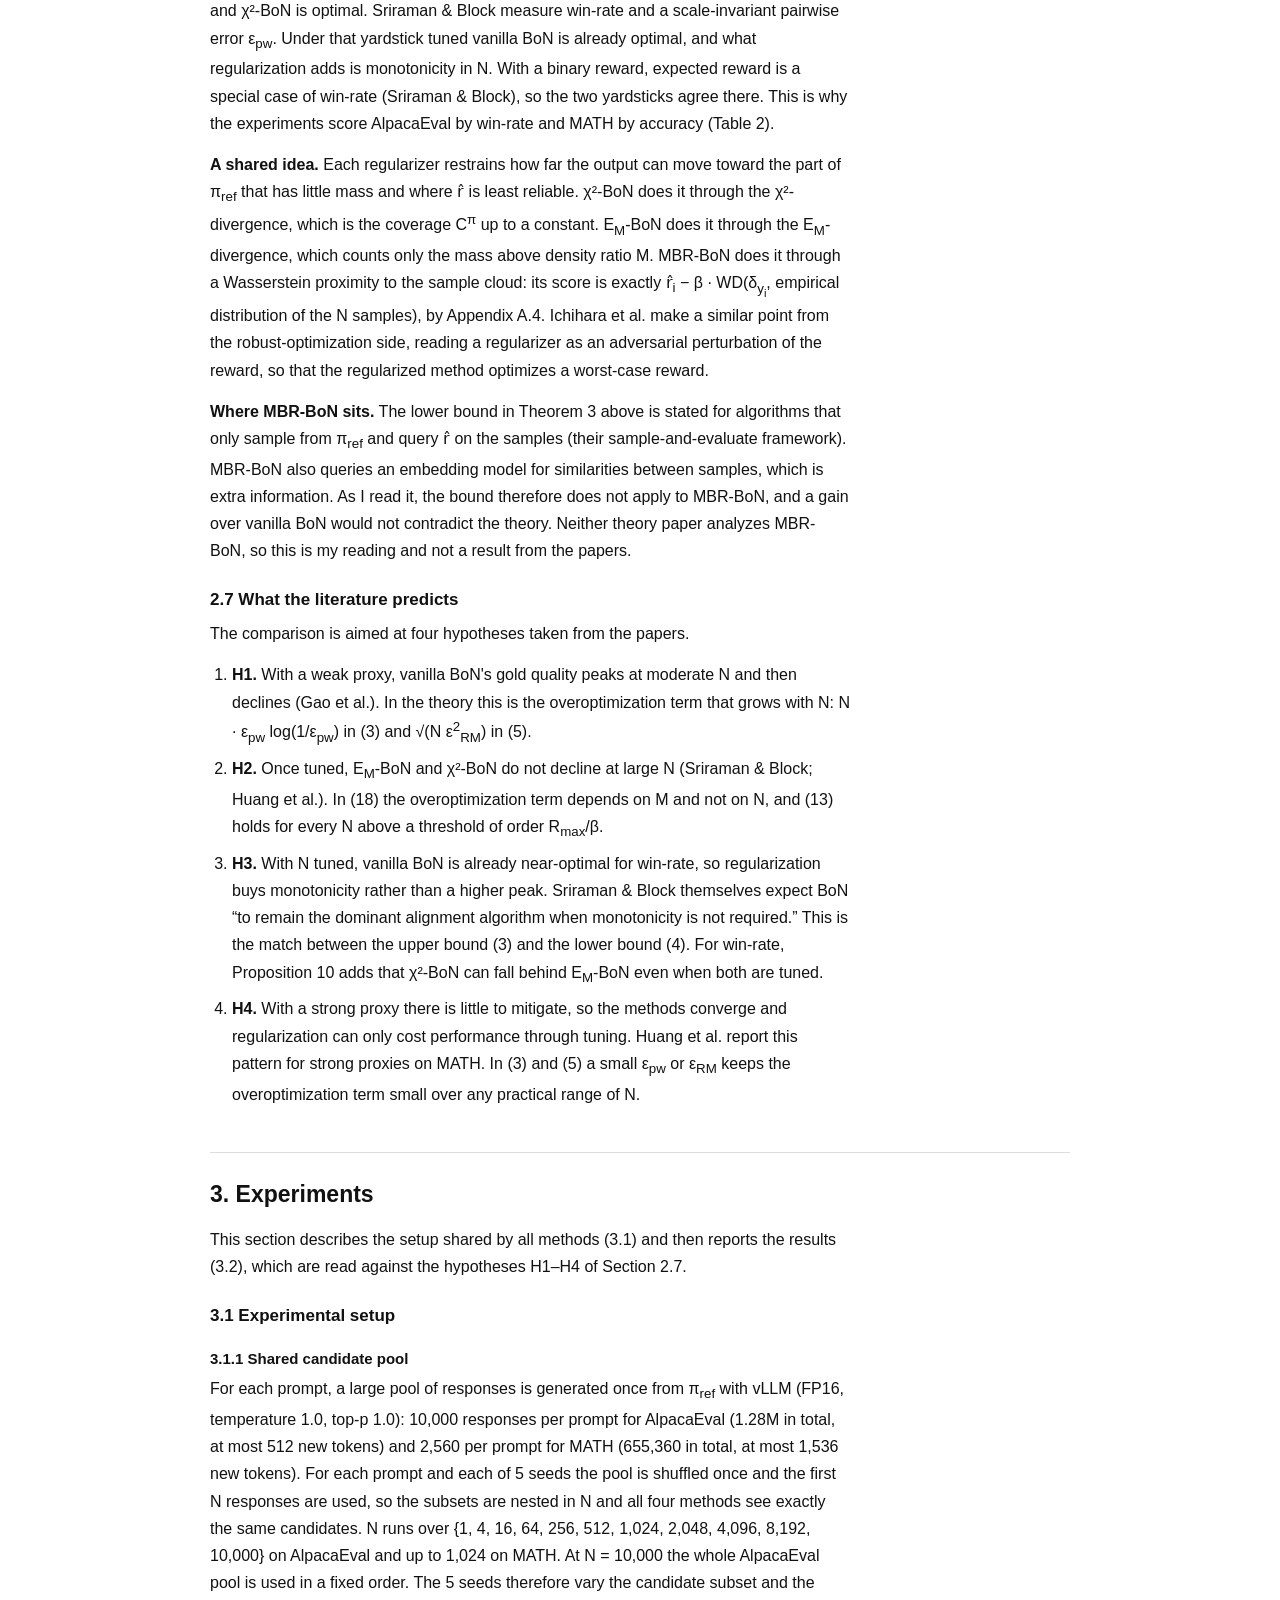
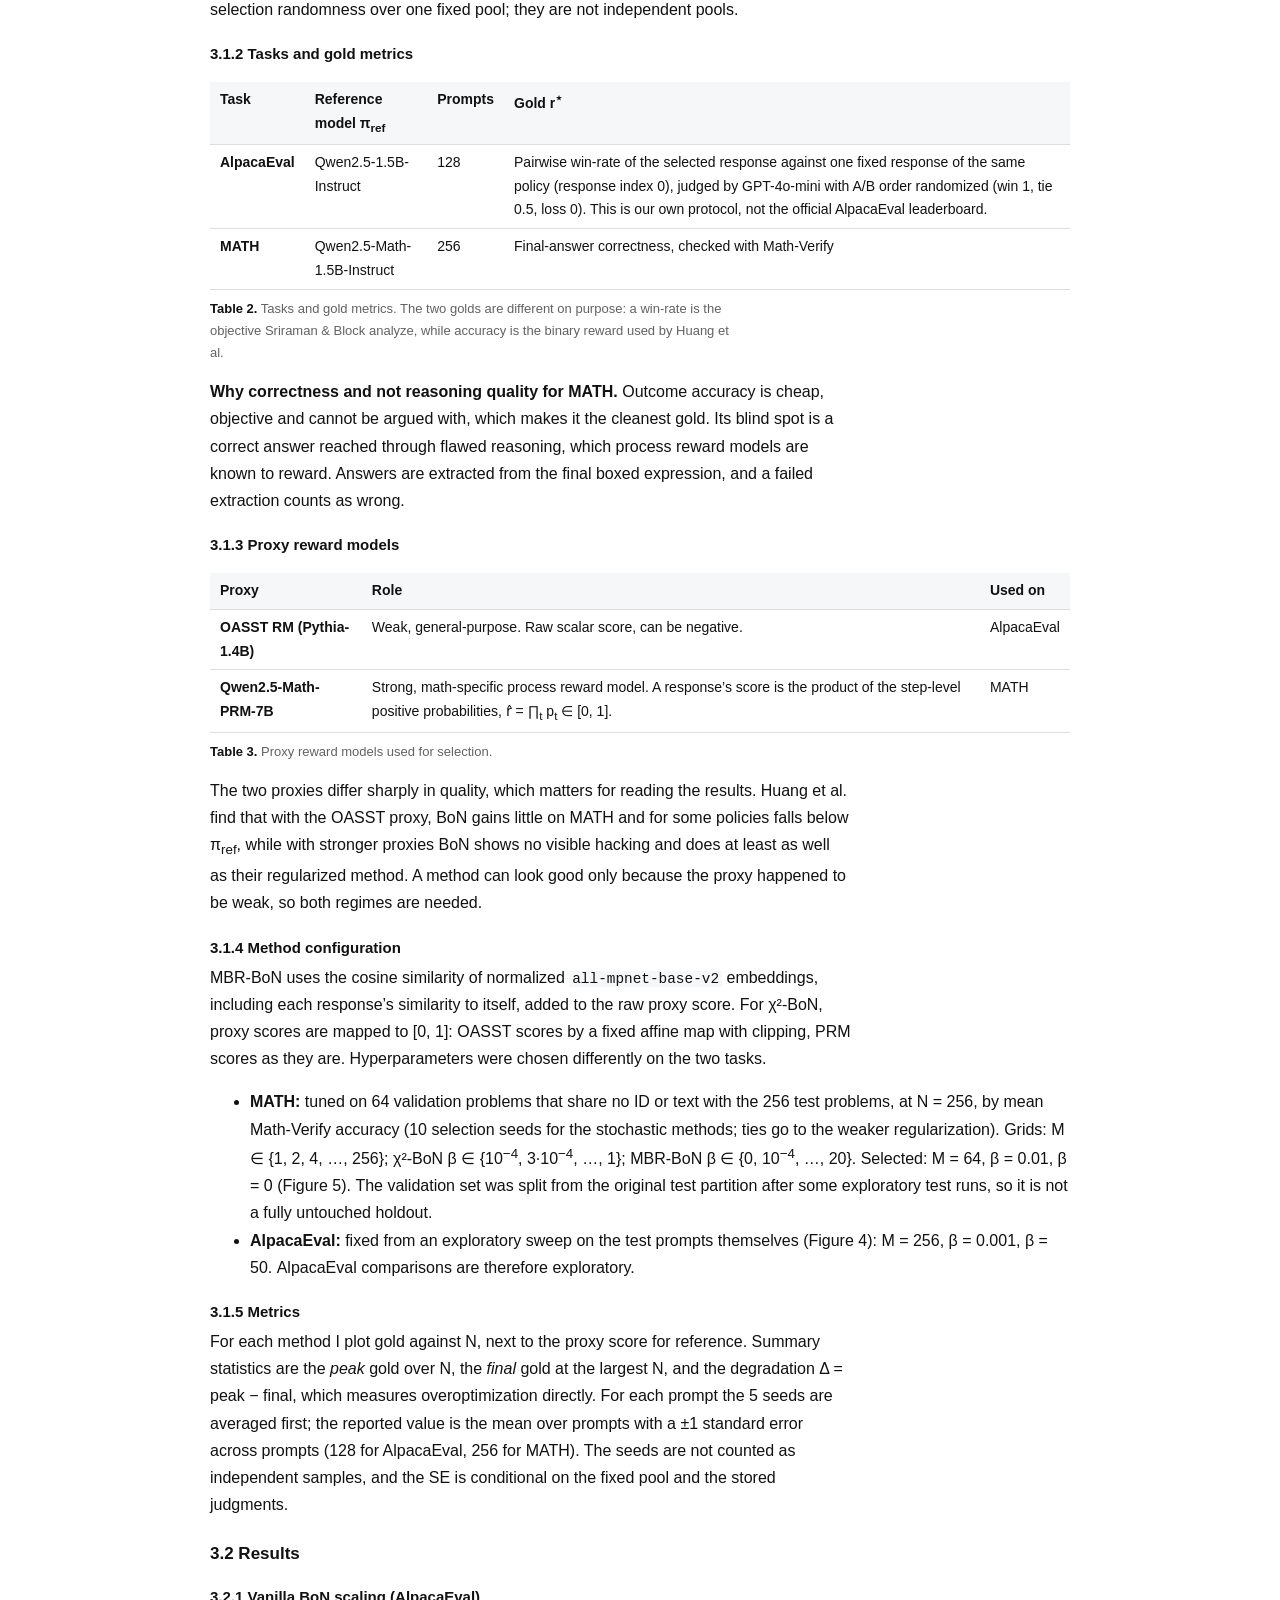
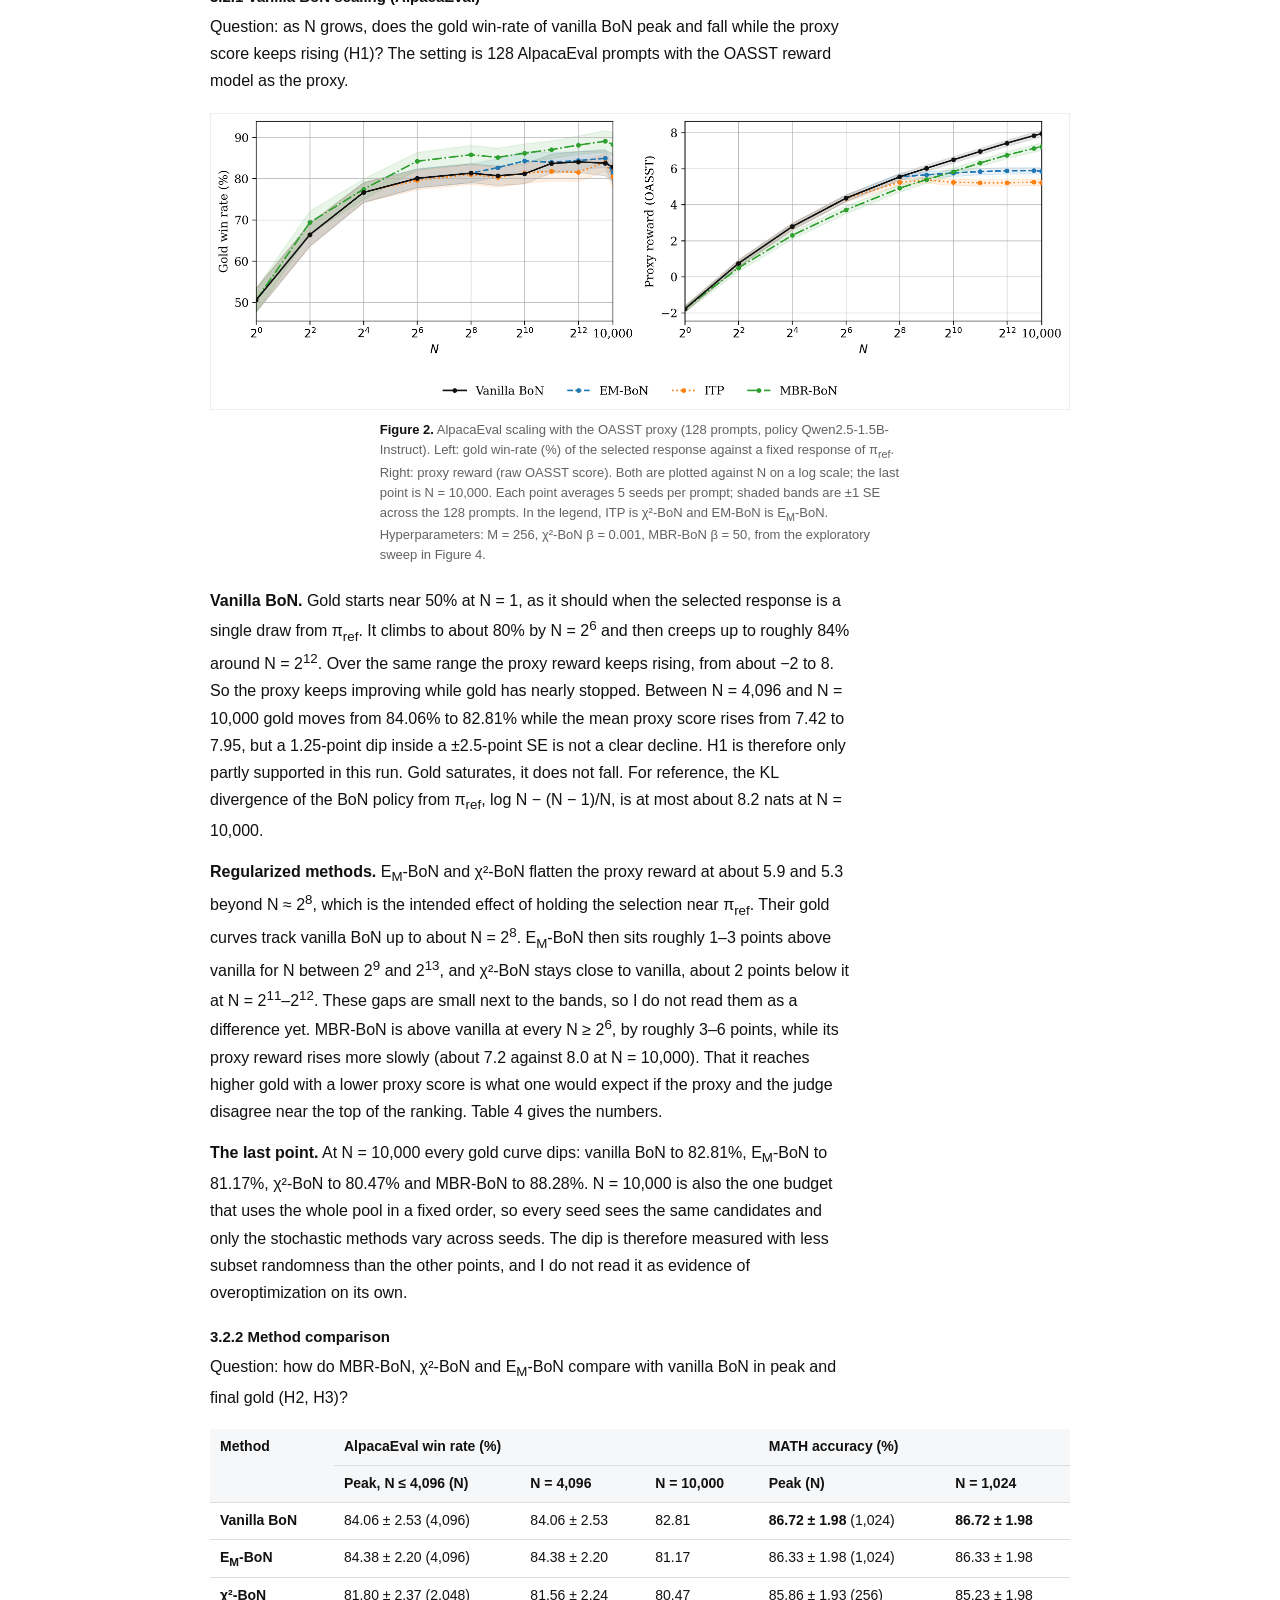
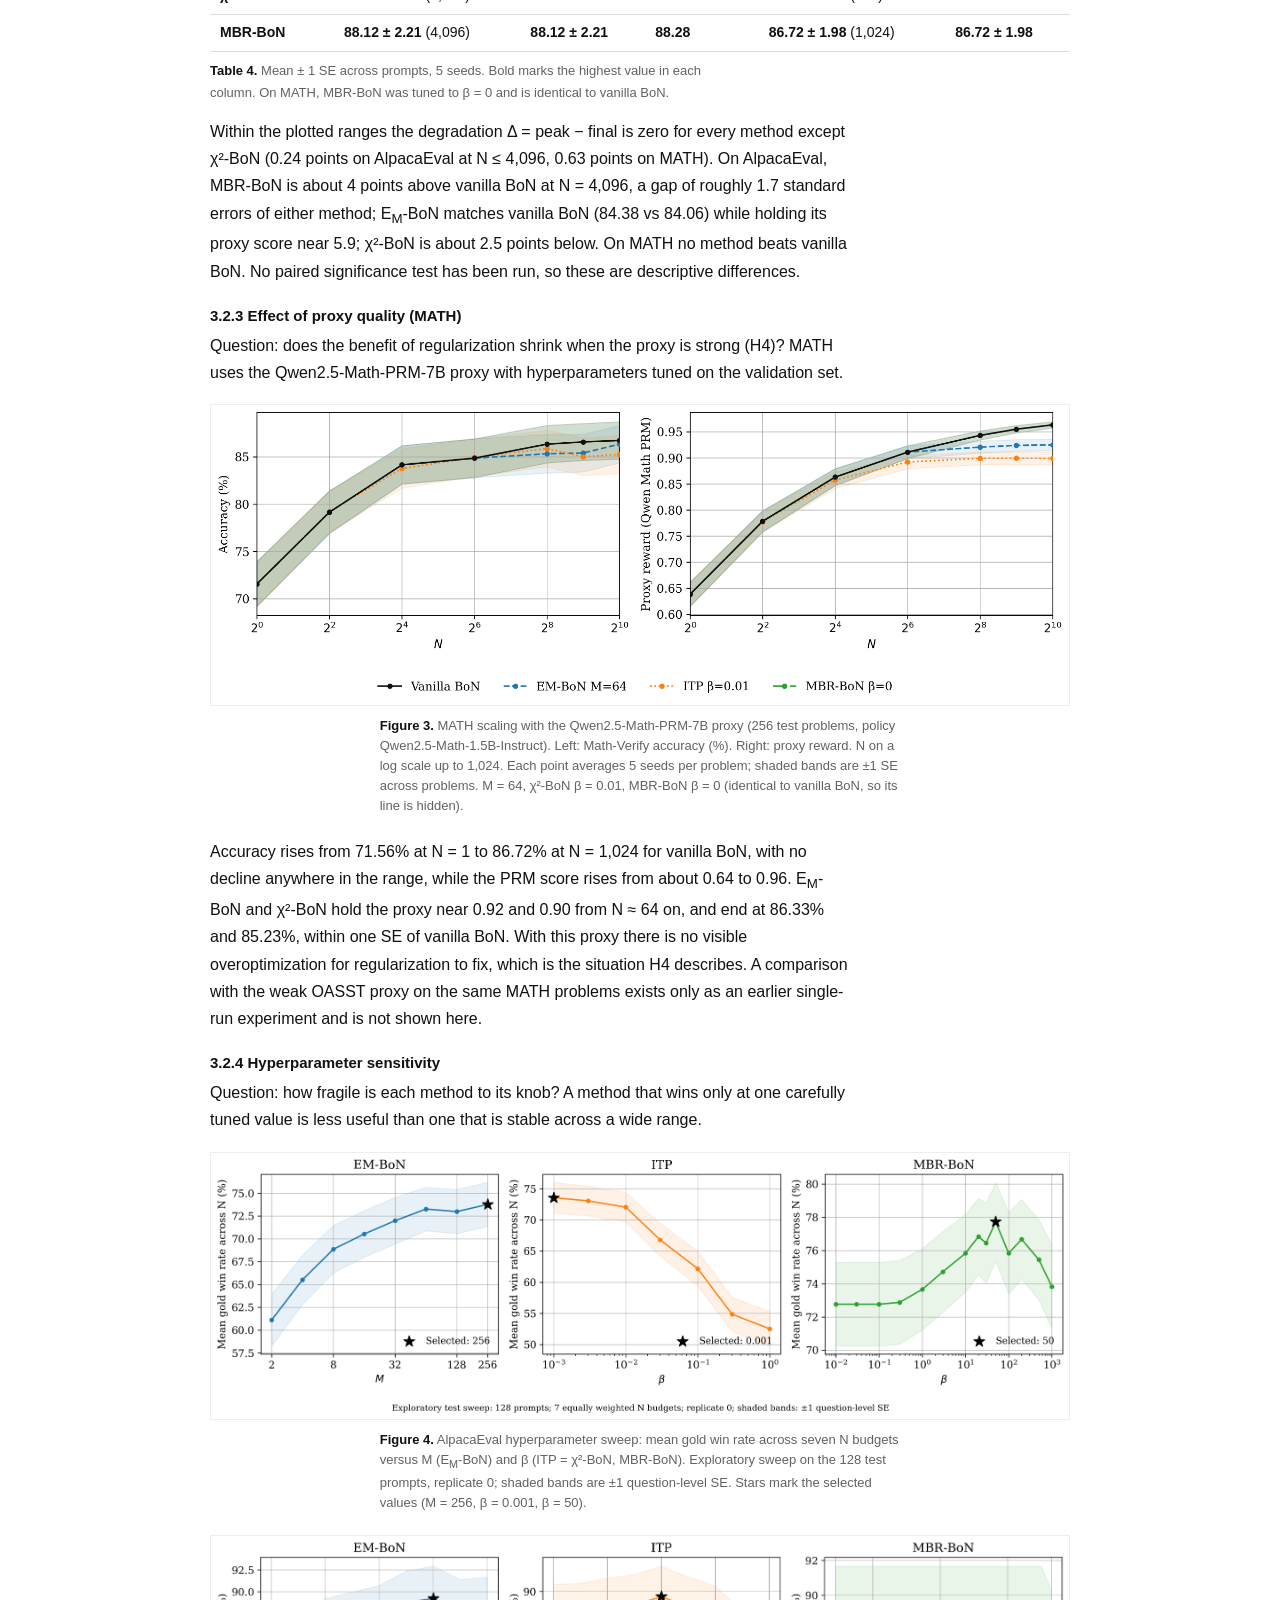
==== commit 0e5700ca: "BoN report: overview of methods first (2.1), then Best-of-N (2.2) Co-Authored-By: Claude Opus 5.5 <n" ====
--- a/bon.html
+++ b/bon.html
@@ -146,7 +146,21 @@
       <li><b>Distance from π<sub>ref</sub>.</b> The density ratio w := π/π<sub>ref</sub> says how much a policy over- or under-weights a response relative to π<sub>ref</sub>. Coverage C<sup>π</sup> := E<sub>π</sub>[w] measures how far π moves from π<sub>ref</sub>, and the E<sub>M</sub>-divergence E<sub>M</sub>(π ‖ π<sub>ref</sub>) := E<sub>π<sub>ref</sub></sub>[(w − M)<sub>+</sub>] is the mass of π above density ratio M.</li>
     </ul>
     <p>The prompt is fixed throughout, so x is often dropped from the notation.</p>
-    <h3>2.1 Best-of-N</h3>
+    <h3>2.1 Overview of the methods</h3>
+    <p>The report compares vanilla BoN with three regularized variants. All four share the same interface: draw N candidates from π<sub>ref</sub>, score them with r̂, and pick one. The variants differ from BoN only in what they change about the pick. Table 1 summarizes the four selection rules, and Sections 2.2–2.5 take them in turn. I use the names MBR-BoN, χ²-BoN and E<sub>M</sub>-BoN throughout. The original papers call the second one inference-time pessimism (ITP) and the third E<sub>M</sub>-regularized BoN.</p>
+    <div class="table-wrap">
+      <table class="summary methods">
+        <thead><tr><th>Method</th><th>Selection rule</th><th>Knob</th><th>What it guards against</th><th>Theory</th><th>Extra cost</th></tr></thead>
+        <tbody>
+          <tr><td>BoN</td><td>argmax<sub>i</sub> r̂(x, y<sub>i</sub>)</td><td>N</td><td>nothing</td><td>Prop. 1, Thm. 2–4</td><td>none</td></tr>
+          <tr><td>MBR-BoN<br><span class="muted" style="font-weight:400">Jinnai et al.</span></td><td>argmax<sub>i</sub> [ r̂<sub>i</sub> + β · (1/N) Σ<sub>j</sub> sim(y<sub>i</sub>, y<sub>j</sub>) ]</td><td>β</td><td>responses far from the other samples (proximity to π<sub>ref</sub>)</td><td>Prop. 5 (interpretation only, no guarantee)</td><td>N² pairwise similarities</td></tr>
+          <tr><td>χ²-BoN<br><span class="muted" style="font-weight:400">Huang et al.</span></td><td>sample from π<sub>ref</sub>(y|x) · max(0, r̂(x,y) − λ) / β by sequential rejection sampling</td><td>β</td><td>scores far above what typical samples reach</td><td>Thm. 6, Prop. 7</td><td>λ estimate, rejection loop</td></tr>
+          <tr><td>E<sub>M</sub>-BoN<br><span class="muted" style="font-weight:400">Sriraman &amp; Block</span></td><td>keep the top ⌈N/M⌉ by r̂, pick one uniformly</td><td>M</td><td>the extreme tail (provably monotone in N)</td><td>Lemma 8, Thm. 9, Prop. 10</td><td>none</td></tr>
+        </tbody>
+      </table>
+    </div>
+    <p class="muted" style="font-size:13px"><b style="color:var(--ink)">Table 1.</b> The four selection rules compared. The Theory column points to the results stated in Sections 2.2–2.5.</p>
+    <h3>2.2 Best-of-N</h3>
     <p>Vanilla BoN is the baseline that every method below modifies. It draws N responses from π<sub>ref</sub> and returns the one with the highest proxy score:</p>
     <div class="eq"><div class="eqm"><math xmlns="http://www.w3.org/1998/Math/MathML" display="block"><mrow><msub><mover accent="true"><mi>y</mi><mo>^</mo></mover><mrow><mi mathvariant="normal">B</mi><mi mathvariant="normal">o</mi><mi mathvariant="normal">N</mi></mrow></msub><mo>=</mo><munder><mrow><mi mathvariant="normal">arg max</mi><mo>⁡</mo></mrow><mrow><mn>1</mn><mo>≤</mo><mi>i</mi><mo>≤</mo><mi>N</mi></mrow></munder><mtext> </mtext><mover accent="true"><mi>r</mi><mo>^</mo></mover><mo stretchy="false">(</mo><mi>x</mi><mo separator="true">,</mo><msub><mi>y</mi><mi>i</mi></msub><mo stretchy="false">)</mo><mo separator="true">,</mo><mspace width="2em"/><msub><mi>y</mi><mn>1</mn></msub><mo separator="true">,</mo><mo>…</mo><mo separator="true">,</mo><msub><mi>y</mi><mi>N</mi></msub><mo><mover><mo><mo>∼</mo></mo><mtext>i.i.d.</mtext></mover></mo><msub><mi>π</mi><mrow><mi mathvariant="normal">r</mi><mi mathvariant="normal">e</mi><mi mathvariant="normal">f</mi></mrow></msub><mo stretchy="false">(</mo><mo>⋅</mo><mo>∣</mo><mi>x</mi><mo stretchy="false">)</mo></mrow></math></div><span class="eqn">(1)</span></div>
     <p>Its only knob is N, and a larger N moves the output further from π<sub>ref</sub>. That growing distance is what lets the selection exploit errors in r̂. The guarantees below use the notation defined at the start of this section.</p>
@@ -188,20 +202,6 @@
       <p class="note">N = 1 returns a plain π<sub>ref</sub> sample. The cost is N generations and N reward evaluations, with nothing else to compute or tune.</p>
     </div>
 
-    <h3>2.2 The three regularized variants</h3>
-    <p>All three keep the BoN interface: draw N candidates from π<sub>ref</sub>, score them, and pick one. They differ in what they change about the pick. Table 1 summarizes their selection rules. I use the names MBR-BoN, χ²-BoN and E<sub>M</sub>-BoN throughout. The original papers call the second one inference-time pessimism (ITP) and the third E<sub>M</sub>-regularized BoN.</p>
-    <div class="table-wrap">
-      <table class="summary methods">
-        <thead><tr><th>Method</th><th>Selection rule</th><th>Knob</th><th>What it guards against</th><th>Theory</th><th>Extra cost</th></tr></thead>
-        <tbody>
-          <tr><td>BoN</td><td>argmax<sub>i</sub> r̂(x, y<sub>i</sub>)</td><td>N</td><td>nothing</td><td>Prop. 1, Thm. 2–4</td><td>none</td></tr>
-          <tr><td>MBR-BoN<br><span class="muted" style="font-weight:400">Jinnai et al.</span></td><td>argmax<sub>i</sub> [ r̂<sub>i</sub> + β · (1/N) Σ<sub>j</sub> sim(y<sub>i</sub>, y<sub>j</sub>) ]</td><td>β</td><td>responses far from the other samples (proximity to π<sub>ref</sub>)</td><td>Prop. 5 (interpretation only, no guarantee)</td><td>N² pairwise similarities</td></tr>
-          <tr><td>χ²-BoN<br><span class="muted" style="font-weight:400">Huang et al.</span></td><td>sample from π<sub>ref</sub>(y|x) · max(0, r̂(x,y) − λ) / β by sequential rejection sampling</td><td>β</td><td>scores far above what typical samples reach</td><td>Thm. 6, Prop. 7</td><td>λ estimate, rejection loop</td></tr>
-          <tr><td>E<sub>M</sub>-BoN<br><span class="muted" style="font-weight:400">Sriraman &amp; Block</span></td><td>keep the top ⌈N/M⌉ by r̂, pick one uniformly</td><td>M</td><td>the extreme tail (provably monotone in N)</td><td>Lemma 8, Thm. 9, Prop. 10</td><td>none</td></tr>
-        </tbody>
-      </table>
-    </div>
-    <p class="muted" style="font-size:13px"><b style="color:var(--ink)">Table 1.</b> The four selection rules compared. The Theory column points to the results stated in Sections 2.1–2.5.</p>
     <h3>2.3 MBR-BoN</h3>
     <p>MBR-BoN adds to each score the average similarity between that candidate and all the others, here the cosine similarity of sentence embeddings:</p>
     <div class="eq"><div class="eqm"><math xmlns="http://www.w3.org/1998/Math/MathML" display="block"><mrow><msub><mover accent="true"><mi>y</mi><mo>^</mo></mover><mrow><mi mathvariant="normal">M</mi><mi mathvariant="normal">B</mi><mi mathvariant="normal">R</mi></mrow></msub><mo>=</mo><munder><mrow><mi mathvariant="normal">arg max</mi><mo>⁡</mo></mrow><mrow><mn>1</mn><mo>≤</mo><mi>i</mi><mo>≤</mo><mi>N</mi></mrow></munder><mo fence="false" stretchy="true" minsize="1.8em" maxsize="1.8em">[</mo><mover accent="true"><mi>r</mi><mo>^</mo></mover><mo stretchy="false">(</mo><mi>x</mi><mo separator="true">,</mo><msub><mi>y</mi><mi>i</mi></msub><mo stretchy="false">)</mo><mo>+</mo><mi>β</mi><mo>⋅</mo><mfrac><mn>1</mn><mi>N</mi></mfrac><munderover><mo>∑</mo><mrow><mi>j</mi><mo>=</mo><mn>1</mn></mrow><mi>N</mi></munderover><mrow><mi mathvariant="normal">s</mi><mi mathvariant="normal">i</mi><mi mathvariant="normal">m</mi></mrow><mo stretchy="false">(</mo><msub><mi>y</mi><mi>i</mi></msub><mo separator="true">,</mo><msub><mi>y</mi><mi>j</mi></msub><mo stretchy="false">)</mo><mo fence="false" stretchy="true" minsize="1.8em" maxsize="1.8em">]</mo></mrow></math></div><span class="eqn">(8)</span></div>
